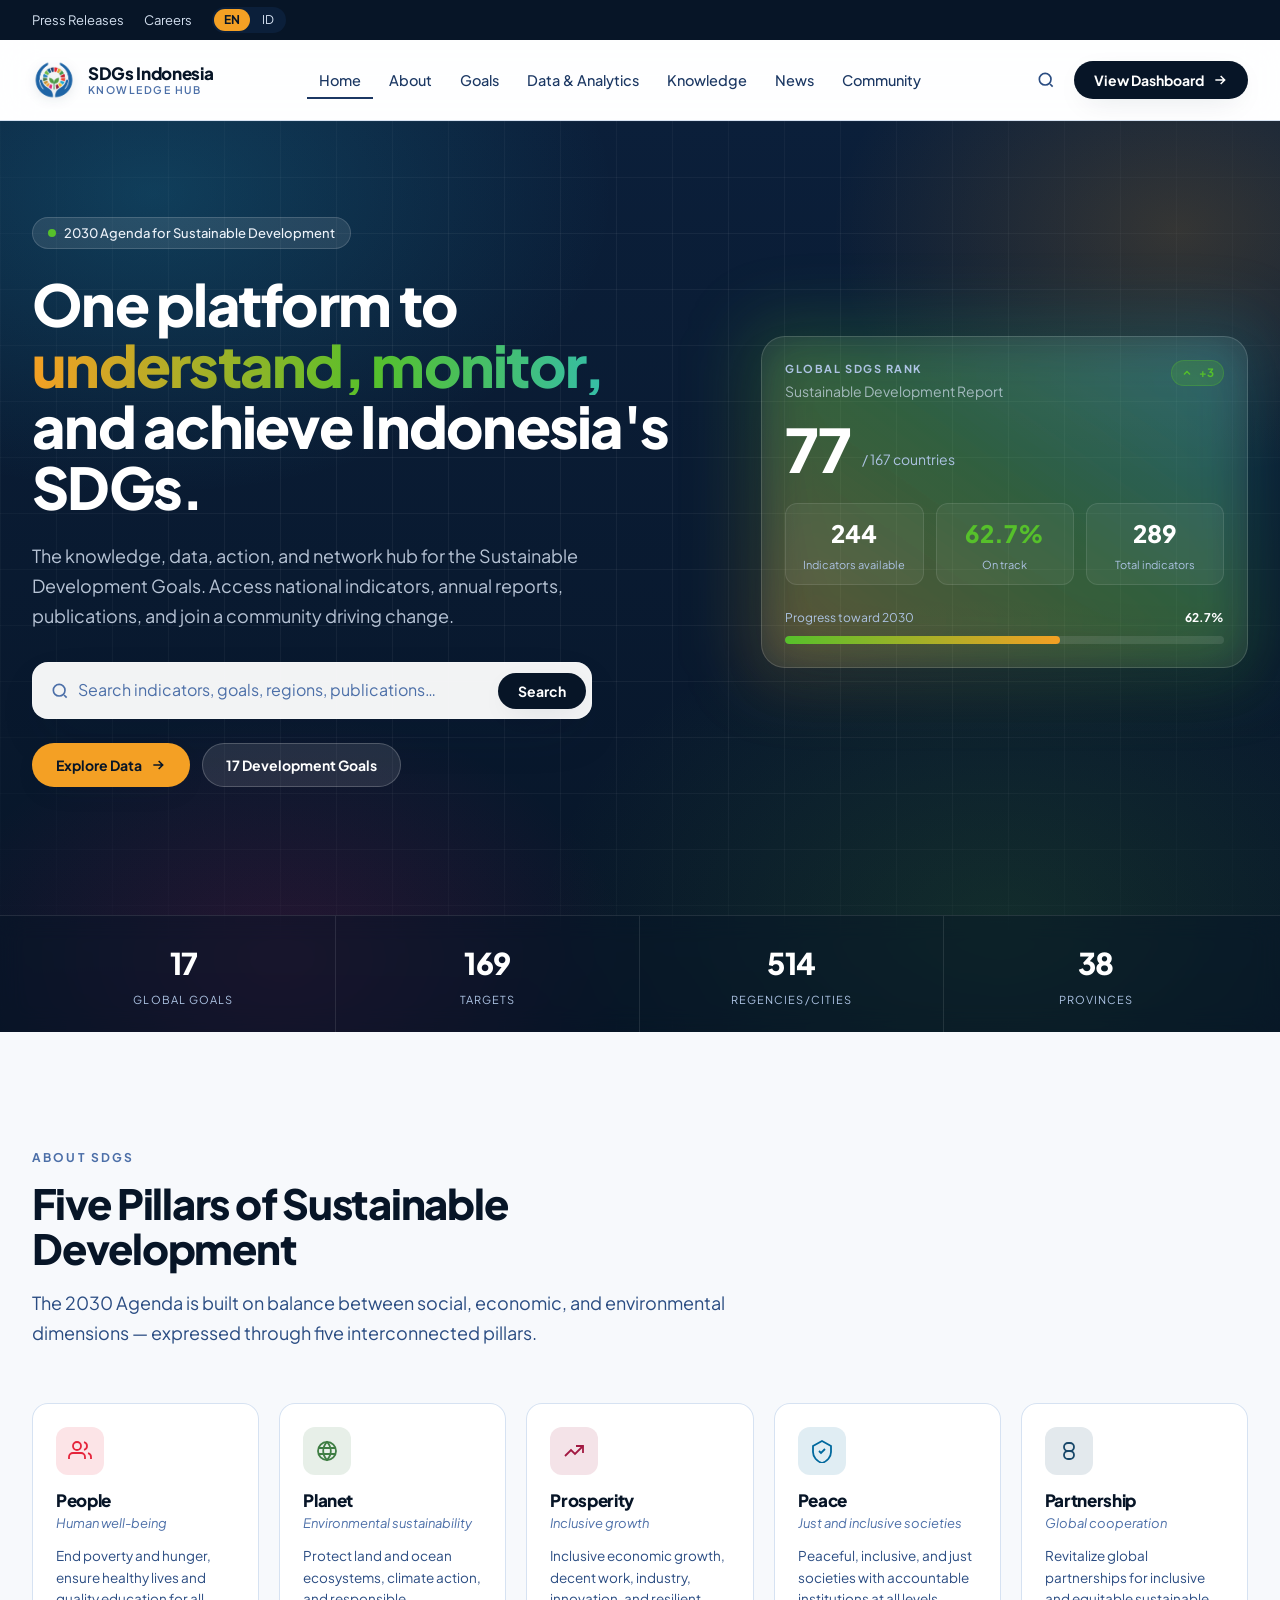
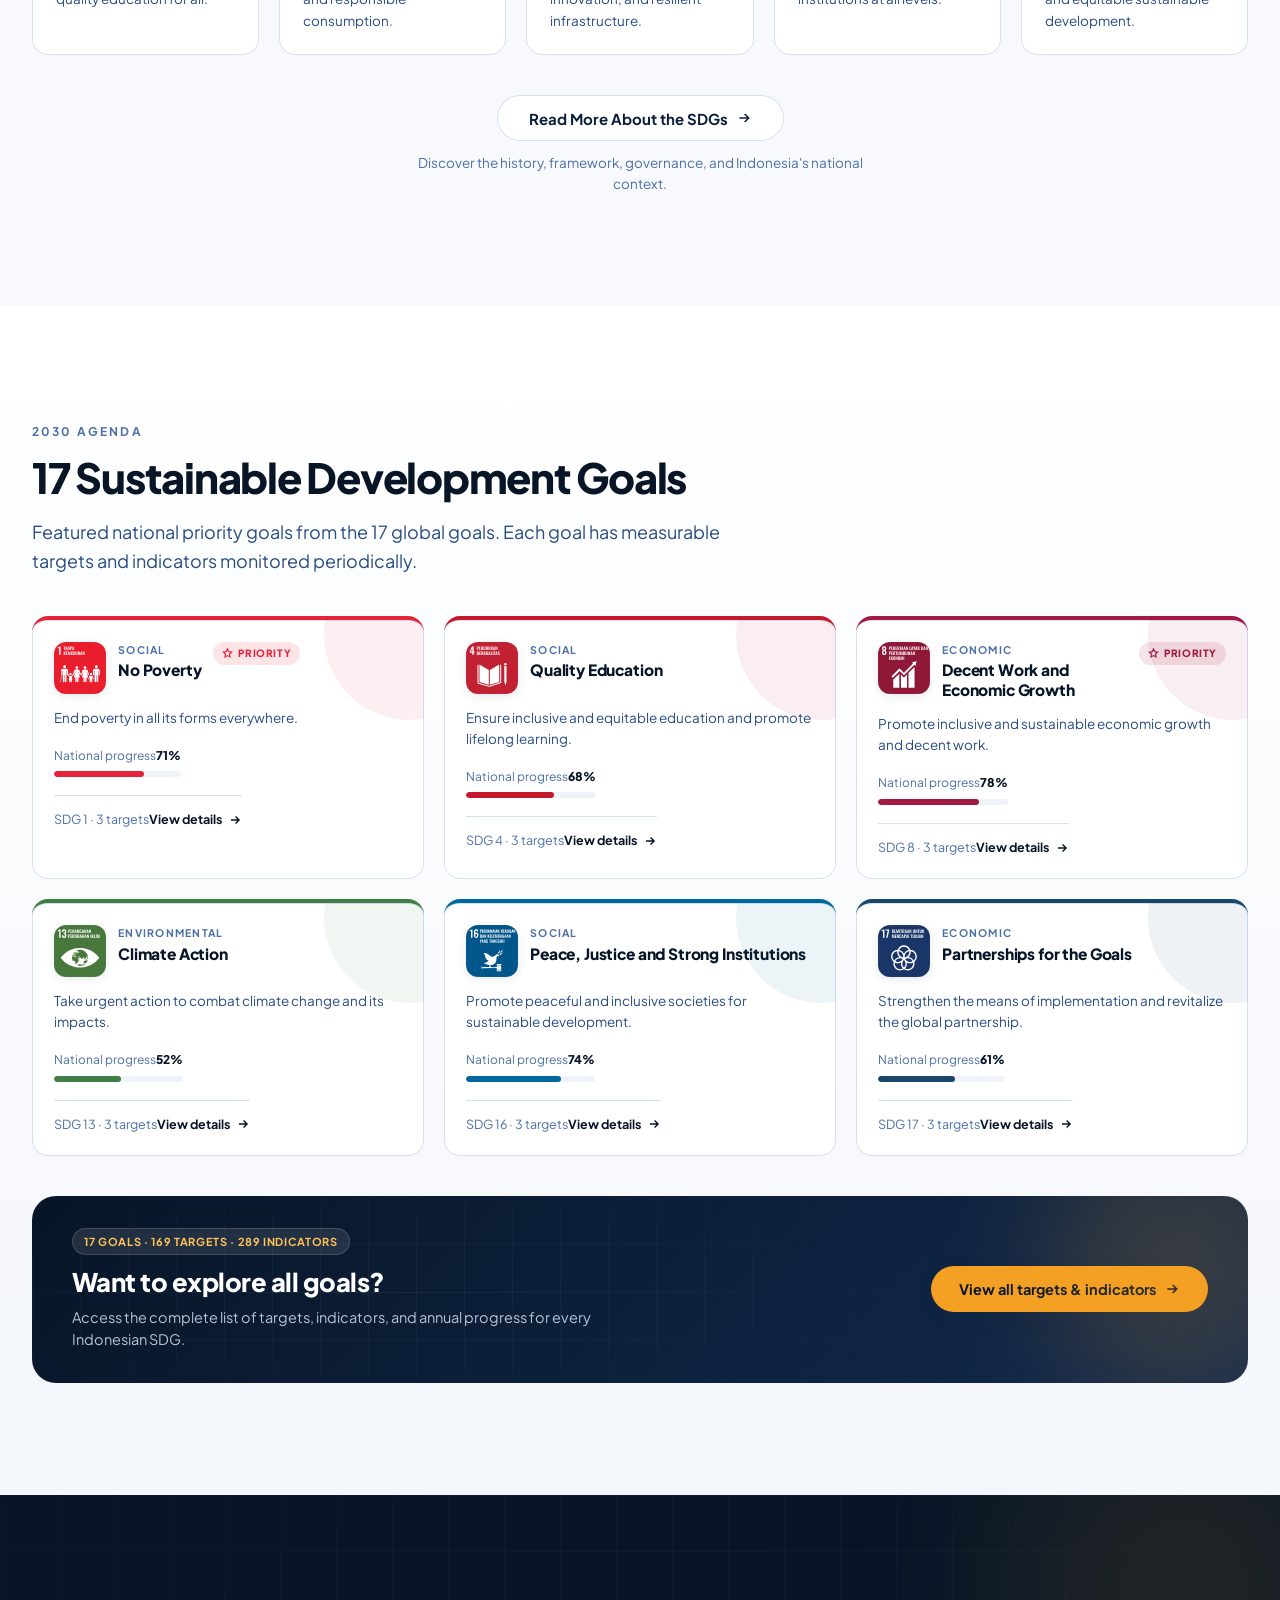
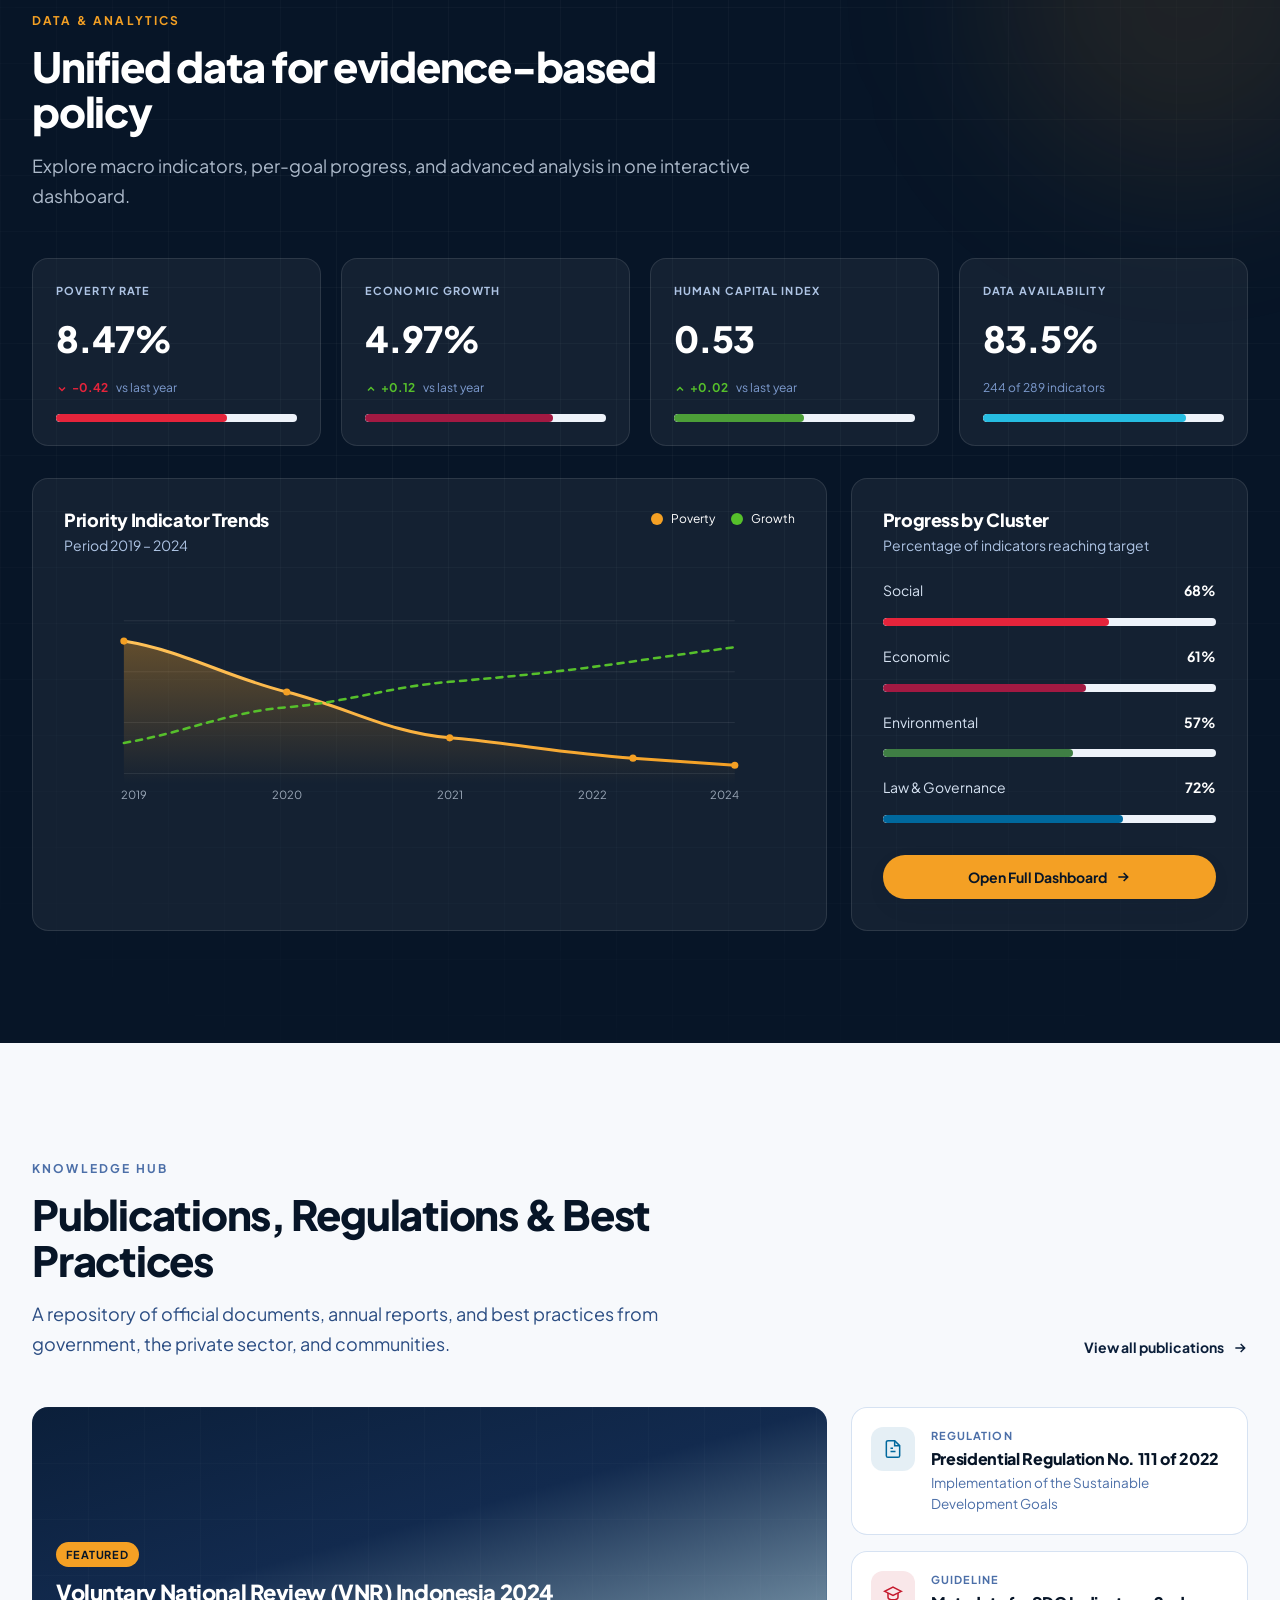
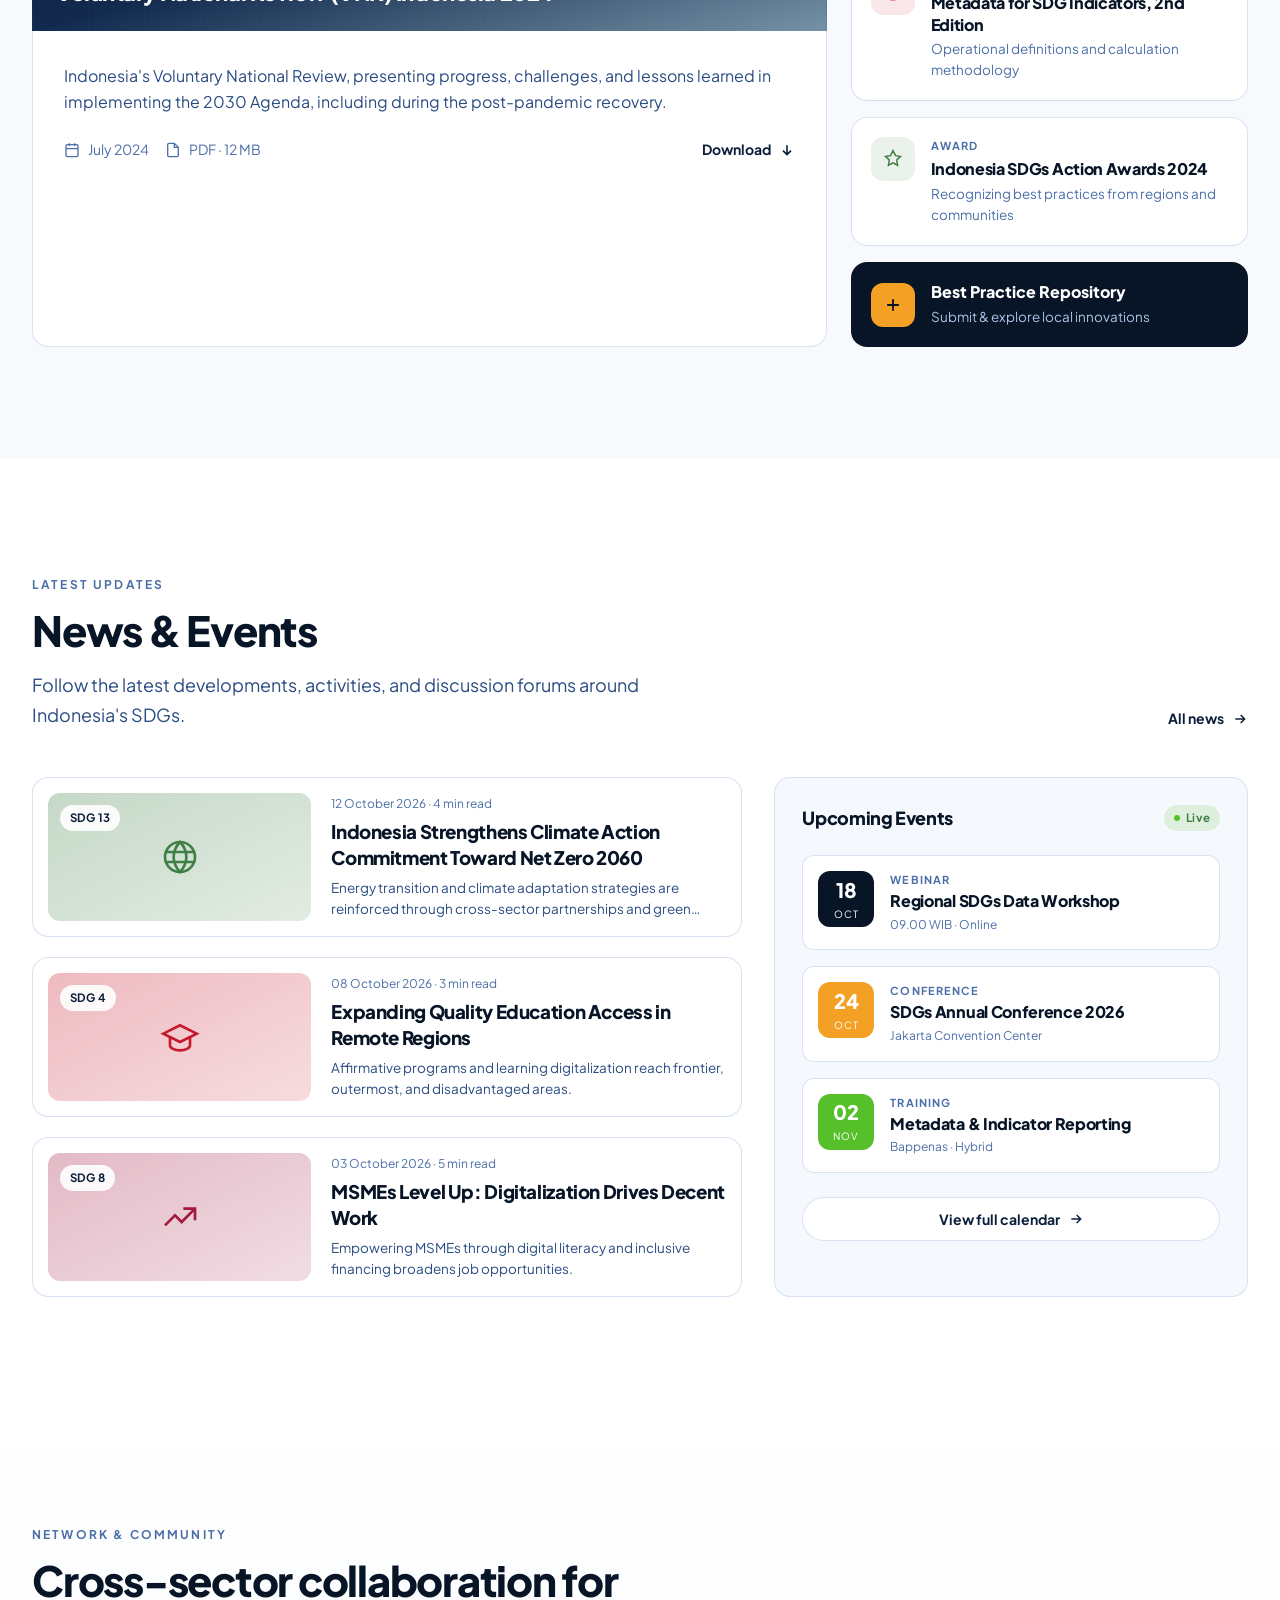
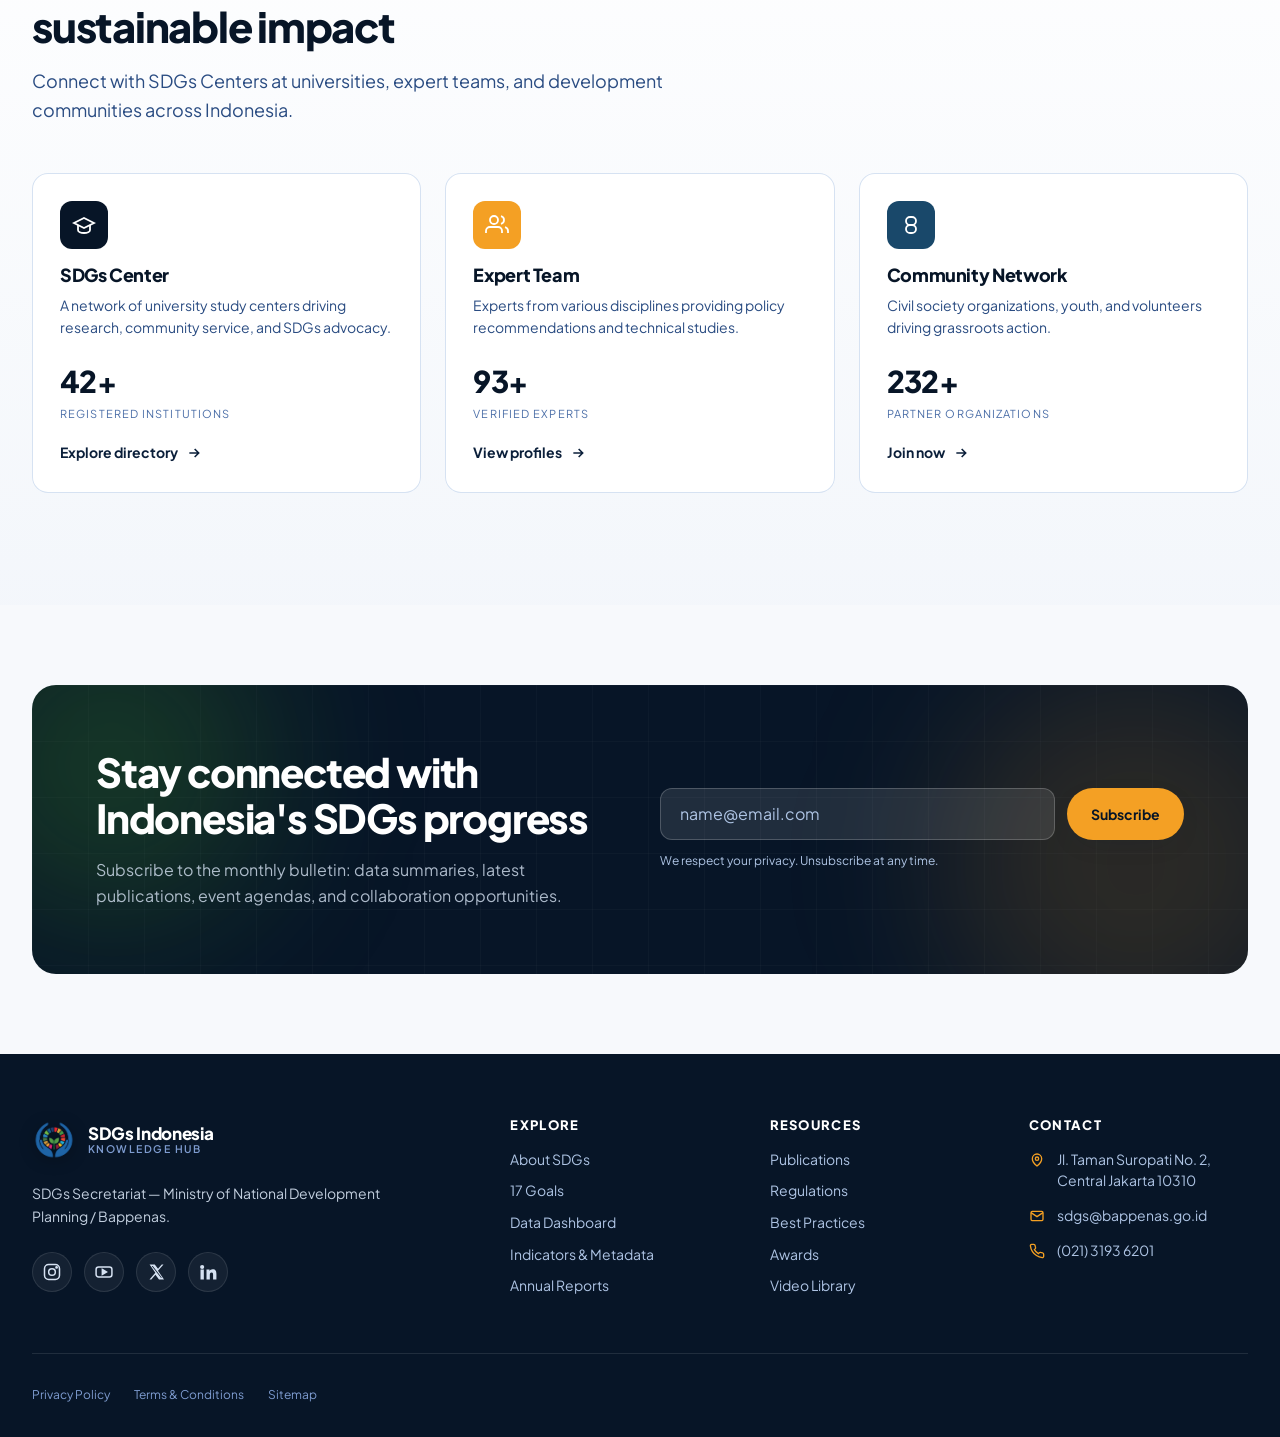
==== index.html @ 0e0402f9 "Update index.html" ====
<!doctype html>
<html lang="en">
<head>
  <meta charset="UTF-8" />
  <meta name="viewport" content="width=device-width, initial-scale=1.0" />
  <meta name="theme-color" content="#0B1F3A" />
  <title>SDGs Indonesia — Knowledge, Data & Action for Sustainable Development</title>
  <meta name="description" content="An integrated platform for Indonesia's Sustainable Development Goals (SDGs): data, analytics, publications, community, and action toward the 2030 Agenda." />

  <link rel="preconnect" href="https://fonts.googleapis.com" />
  <link rel="preconnect" href="https://fonts.gstatic.com" crossorigin />
  <link href="https://fonts.googleapis.com/css2?family=Plus+Jakarta+Sans:wght@400;500;600;700;800&family=Source+Serif+4:ital,opsz,wght@0,8..60,400;0,8..60,600;1,8..60,400&display=swap" rel="stylesheet" />

  <link rel="stylesheet" href="style.css" />
</head>

<body>

  <a href="#main" class="skip-link" data-i18n="a11y.skip">Skip to main content</a>

  <!-- ══════════════ TOP UTILITY BAR ══════════════ -->
  <div class="topbar">
    <div class="container topbar__inner">
      <div class="topbar__right">
        <a href="#" class="topbar__link" data-i18n="topbar.press">Press Releases</a>
        <a href="#" class="topbar__link" data-i18n="topbar.careers">Careers</a>
        <div class="lang-toggle" role="group" aria-label="Language">
          <button class="lang-toggle__btn is-active" data-lang="en" aria-pressed="true">EN</button>
          <button class="lang-toggle__btn" data-lang="id" aria-pressed="false">ID</button>
        </div>
      </div>
    </div>
  </div>

  <!-- ══════════════ HEADER / NAV ══════════════ -->
  <header id="site-header" class="header">
    <nav class="container header__nav" aria-label="Main navigation">
      <div class="header__row">

        <a href="#" class="brand" aria-label="SDGs Indonesia — Home">
          <img
            src="assets/Logo-SDGs-Knowledge-Hub-color-Indonesia-Standar.png"
            alt=""
            class="brand__logo-img"
            aria-hidden="true"
            />
          <span class="brand__text">
            <span class="brand__title">SDGs Indonesia</span>
            <span class="brand__sub">Knowledge Hub</span>
          </span>
        </a>

        <ul class="nav">
          <li><a class="nav__link" href="#beranda" aria-current="page" data-i18n="nav.home">Home</a></li>
          <li><a class="nav__link" href="#tentang" data-i18n="nav.about">About</a></li>
          <li><a class="nav__link" href="#tujuan" data-i18n="nav.goals">Goals</a></li>
          <li><a class="nav__link" href="#data" data-i18n="nav.data">Data &amp; Analytics</a></li>
          <li><a class="nav__link" href="#pengetahuan" data-i18n="nav.knowledge">Knowledge</a></li>
          <li><a class="nav__link" href="#berita" data-i18n="nav.news">News</a></li>
          <li><a class="nav__link" href="#komunitas" data-i18n="nav.community">Community</a></li>
        </ul>

        <div class="header__actions">
          <button id="openSearch" class="icon-btn icon-btn--ghost" data-i18n-aria="header.searchAria" aria-label="Search SDGs Indonesia">
            <svg viewBox="0 0 24 24" fill="none" stroke="currentColor" stroke-width="2"><circle cx="11" cy="11" r="7"/><path d="m20 20-3.2-3.2"/></svg>
          </button>
          <a href="#data" class="btn btn--primary btn--sm header__cta">
            <span data-i18n="header.dashboard">View Dashboard</span>
            <svg viewBox="0 0 24 24" fill="none" stroke="currentColor" stroke-width="2.2"><path d="M5 12h14M13 6l6 6-6 6"/></svg>
          </a>
          <button id="openMenu" class="icon-btn icon-btn--ghost header__burger" data-i18n-aria="header.menuAria" aria-label="Open menu" aria-expanded="false" aria-controls="mobileMenu">
            <svg viewBox="0 0 24 24" fill="none" stroke="currentColor" stroke-width="2"><path d="M4 7h16M4 12h16M4 17h16"/></svg>
          </button>
        </div>
      </div>
    </nav>

    <div id="mobileMenu" class="mobile-menu" hidden>
      <ul class="mobile-menu__list">
        <li><a class="mobile-menu__link" href="#beranda" data-i18n="nav.home">Home</a></li>
        <li><a class="mobile-menu__link" href="#tentang" data-i18n="nav.about">About</a></li>
        <li><a class="mobile-menu__link" href="#tujuan" data-i18n="nav.goals">Goals</a></li>
        <li><a class="mobile-menu__link" href="#data" data-i18n="nav.data">Data &amp; Analytics</a></li>
        <li><a class="mobile-menu__link" href="#pengetahuan" data-i18n="nav.knowledge">Knowledge</a></li>
        <li><a class="mobile-menu__link" href="#berita" data-i18n="nav.news">News</a></li>
        <li><a class="mobile-menu__link" href="#komunitas" data-i18n="nav.community">Community</a></li>
        <li class="mobile-menu__cta-wrap">
          <a href="#data" class="btn btn--primary mobile-menu__cta" data-i18n="header.dashboard">View Dashboard</a>
        </li>
      </ul>
    </div>
  </header>

  <!-- ══════════════ SEARCH OVERLAY ══════════════ -->
  <div id="searchOverlay" class="search-overlay" hidden role="dialog" aria-modal="true" aria-label="Search">
    <div class="search-overlay__backdrop" data-close-search></div>
    <div class="search-overlay__panel-wrap">
      <div class="search-overlay__panel">
        <div class="search-overlay__input-row">
          <svg viewBox="0 0 24 24" class="search-overlay__icon" fill="none" stroke="currentColor" stroke-width="2"><circle cx="11" cy="11" r="7"/><path d="m20 20-3.2-3.2"/></svg>
          <input id="searchInput" type="search" class="search-overlay__input"
                 data-i18n-placeholder="search.placeholder"
                 placeholder="Search goals, indicators, publications, or news…" />
          <kbd class="search-overlay__kbd">ESC</kbd>
        </div>
        <div class="search-overlay__body">
          <p class="search-overlay__label" data-i18n="search.popular">Popular searches</p>
          <div class="chip-row">
            <button class="chip" data-i18n="search.chip1">Poverty</button>
            <button class="chip" data-i18n="search.chip2">VNR 2024</button>
            <button class="chip" data-i18n="search.chip3">SDGs Center</button>
            <button class="chip" data-i18n="search.chip4">Perpres 111/2022</button>
            <button class="chip" data-i18n="search.chip5">Provincial Data</button>
          </div>
        </div>
      </div>
    </div>
  </div>

  <main id="main">

    <!-- ══════════════ HERO ══════════════ -->
    <section id="beranda" class="hero">
      <div class="hero__grid-overlay" aria-hidden="true"></div>

      <div class="container hero__inner">
        <div class="hero__grid">

          <div class="hero__copy fade-up">
            <span class="badge badge--ghost">
              <span class="badge__dot"></span>
              <span data-i18n="hero.badge">2030 Agenda for Sustainable Development</span>
            </span>

            <h1 class="hero__title">
              <span data-i18n="hero.title.part1">One platform to</span>
              <span class="hero__title-gradient" data-i18n="hero.title.gradient">understand, monitor,</span>
              <span data-i18n="hero.title.part3">and achieve Indonesia's SDGs.</span>
            </h1>

            <p class="hero__lead" data-i18n="hero.lead">
              The knowledge, data, action, and network hub for the Sustainable Development Goals. Access national indicators, annual reports, publications, and join a community driving change.
            </p>

            <form id="heroSearch" class="hero__search" role="search" onsubmit="return false;">
              <label for="heroSearchInput" class="sr-only" data-i18n="hero.search.label">Search data or SDG goals</label>
              <div class="hero__search-box">
                <svg viewBox="0 0 24 24" class="hero__search-icon" fill="none" stroke="currentColor" stroke-width="2"><circle cx="11" cy="11" r="7"/><path d="m20 20-3.2-3.2"/></svg>
                <input id="heroSearchInput" type="search" class="hero__search-input"
                       data-i18n-placeholder="hero.search.placeholder"
                       placeholder="Search indicators, goals, regions, publications…" />
                <button type="submit" class="btn btn--primary btn--sm" data-i18n="hero.search.button">Search</button>
              </div>
            </form>

            <div class="hero__cta-row">
              <a href="#data" class="btn btn--accent">
                <span data-i18n="hero.cta.explore">Explore Data</span>
                <svg viewBox="0 0 24 24" fill="none" stroke="currentColor" stroke-width="2.4"><path d="M5 12h14M13 6l6 6-6 6"/></svg>
              </a>
              <a href="#tujuan" class="btn btn--ghost-light" data-i18n="hero.cta.goals">17 Development Goals</a>
            </div>
          </div>

          <div class="hero__card-wrap fade-up fade-up--delay-1">
            <div class="hero__card-glow" aria-hidden="true"></div>

            <div class="hero__card">
              <div class="hero__card-head">
                <div>
                  <p class="hero__card-eyebrow" data-i18n="hero.card.eyebrow">Global SDGs Rank</p>
                  <p class="hero__card-sub" data-i18n="hero.card.sub">Sustainable Development Report</p>
                </div>
                <span class="pill pill--success">
                  <svg viewBox="0 0 24 24" fill="none" stroke="currentColor" stroke-width="3"><path d="M6 15l6-6 6 6"/></svg>
                  +3
                </span>
              </div>

              <div class="hero__rank">
                <span class="hero__rank-number" data-count="77">0</span>
                <span class="hero__rank-label" data-i18n="hero.card.rankLabel">/ 167 countries</span>
              </div>

              <div class="hero__kpis">
                <div class="hero__kpi">
                  <p class="hero__kpi-value" data-count="244">0</p>
                  <p class="hero__kpi-label" data-i18n="hero.card.kpi1">Indicators available</p>
                </div>
                <div class="hero__kpi">
                  <p class="hero__kpi-value hero__kpi-value--green"><span data-count="62.7" data-decimals="1">0</span>%</p>
                  <p class="hero__kpi-label" data-i18n="hero.card.kpi2">On track</p>
                </div>
                <div class="hero__kpi">
                  <p class="hero__kpi-value"><span data-count="289">0</span></p>
                  <p class="hero__kpi-label" data-i18n="hero.card.kpi3">Total indicators</p>
                </div>
              </div>

              <div class="hero__progress-wrap">
                <div class="hero__progress-head">
                  <span data-i18n="hero.card.progressLabel">Progress toward 2030</span>
                  <span class="hero__progress-value">62.7%</span>
                </div>
                <div class="progress">
                  <div class="progress__bar progress__bar--gradient" style="width:62.7%"></div>
                </div>
              </div>
            </div>
          </div>
        </div>
      </div>

      <div class="stat-strip">
        <div class="container stat-strip__grid">
          <div class="stat-strip__item">
            <p class="stat-strip__value" data-count="17">0</p>
            <p class="stat-strip__label" data-i18n="stats.goals">Global Goals</p>
          </div>
          <div class="stat-strip__item">
            <p class="stat-strip__value" data-count="169">0</p>
            <p class="stat-strip__label" data-i18n="stats.targets">Targets</p>
          </div>
          <div class="stat-strip__item">
            <p class="stat-strip__value" data-count="514">0</p>
            <p class="stat-strip__label" data-i18n="stats.regencies">Regencies/Cities</p>
          </div>
          <div class="stat-strip__item">
            <p class="stat-strip__value" data-count="38">0</p>
            <p class="stat-strip__label" data-i18n="stats.provinces">Provinces</p>
          </div>
        </div>
      </div>
    </section>

    <!-- ══════════════ 5 PILLARS ══════════════ -->
    <section id="tentang" class="section">
      <div class="container">
        <div class="section__head reveal">
          <span class="eyebrow" data-i18n="pillars.eyebrow">About SDGs</span>
          <h2 class="section__title" data-i18n="pillars.title">Five Pillars of Sustainable Development</h2>
          <p class="section__lead" data-i18n="pillars.lead">
            The 2030 Agenda is built on balance between social, economic, and environmental dimensions — expressed through five interconnected pillars.
          </p>
        </div>

        <div class="pillars">
          <article class="pillar reveal" style="--pillar-color:#E5243B">
            <div class="pillar__icon">
              <svg viewBox="0 0 24 24" fill="none" stroke="currentColor" stroke-width="1.8"><path d="M17 20v-2a4 4 0 0 0-4-4H5a4 4 0 0 0-4 4v2"/><circle cx="9" cy="7" r="4"/><path d="M23 20v-2a4 4 0 0 0-3-3.87M16 3.13a4 4 0 0 1 0 7.75"/></svg>
            </div>
            <h3 class="pillar__title" data-i18n="pillars.people.title">People</h3>
            <p class="pillar__sub" data-i18n="pillars.people.sub">Human well-being</p>
            <p class="pillar__desc" data-i18n="pillars.people.desc">End poverty and hunger, ensure healthy lives and quality education for all.</p>
          </article>

          <article class="pillar reveal" style="--pillar-color:#3F7E44">
            <div class="pillar__icon">
              <svg viewBox="0 0 24 24" fill="none" stroke="currentColor" stroke-width="1.8"><circle cx="12" cy="12" r="9"/><path d="M3.6 9h16.8M3.6 15h16.8M12 3c2.5 2.6 3.8 5.7 3.8 9s-1.3 6.4-3.8 9c-2.5-2.6-3.8-5.7-3.8-9S9.5 5.6 12 3Z"/></svg>
            </div>
            <h3 class="pillar__title" data-i18n="pillars.planet.title">Planet</h3>
            <p class="pillar__sub" data-i18n="pillars.planet.sub">Environmental sustainability</p>
            <p class="pillar__desc" data-i18n="pillars.planet.desc">Protect land and ocean ecosystems, climate action, and responsible consumption.</p>
          </article>

          <article class="pillar reveal" style="--pillar-color:#A21942">
            <div class="pillar__icon">
              <svg viewBox="0 0 24 24" fill="none" stroke="currentColor" stroke-width="1.8"><path d="M3 17l6-6 4 4 8-8"/><path d="M14 7h7v7"/></svg>
            </div>
            <h3 class="pillar__title" data-i18n="pillars.prosperity.title">Prosperity</h3>
            <p class="pillar__sub" data-i18n="pillars.prosperity.sub">Inclusive growth</p>
            <p class="pillar__desc" data-i18n="pillars.prosperity.desc">Inclusive economic growth, decent work, industry, innovation, and resilient infrastructure.</p>
          </article>

          <article class="pillar reveal" style="--pillar-color:#00689D">
            <div class="pillar__icon">
              <svg viewBox="0 0 24 24" fill="none" stroke="currentColor" stroke-width="1.8"><path d="M12 2 3 7v6c0 5 3.8 9.4 9 11 5.2-1.6 9-6 9-11V7l-9-5Z"/><path d="m9 12 2 2 4-4"/></svg>
            </div>
            <h3 class="pillar__title" data-i18n="pillars.peace.title">Peace</h3>
            <p class="pillar__sub" data-i18n="pillars.peace.sub">Just and inclusive societies</p>
            <p class="pillar__desc" data-i18n="pillars.peace.desc">Peaceful, inclusive, and just societies with accountable institutions at all levels.</p>
          </article>

          <article class="pillar reveal" style="--pillar-color:#19486A">
            <div class="pillar__icon">
              <svg viewBox="0 0 24 24" fill="none" stroke="currentColor" stroke-width="1.8"><path d="M11 20a4 4 0 0 1 0-8h2a4 4 0 0 1 0 8h-2Z"/><path d="M13 4a4 4 0 0 1 0 8h-2a4 4 0 0 1 0-8h2Z"/></svg>
            </div>
            <h3 class="pillar__title" data-i18n="pillars.partnership.title">Partnership</h3>
            <p class="pillar__sub" data-i18n="pillars.partnership.sub">Global cooperation</p>
            <p class="pillar__desc" data-i18n="pillars.partnership.desc">Revitalize global partnerships for inclusive and equitable sustainable development.</p>
          </article>
        </div>
        <!-- Read More CTA -->
        <div class="pillars-cta reveal">
          <a href="about.html" class="btn btn--outline pillars-cta__btn">
            <span data-i18n="pillars.cta.button">Read More About the SDGs</span>
            <svg viewBox="0 0 24 24" fill="none" stroke="currentColor" stroke-width="2.4"><path d="M5 12h14M13 6l6 6-6 6"/></svg>
          </a>
          <p class="pillars-cta__hint" data-i18n="pillars.cta.hint">
            Discover the history, framework, governance, and Indonesia's national context.
          </p>
        </div>
      </div>
    </section>

    <!-- ══════════════ 17 GOALS (featured) ══════════════ -->
    <section id="tujuan" class="section section--alt">
      <div class="container">
        <div class="section__head reveal">
          <span class="eyebrow" data-i18n="goals.eyebrow">2030 Agenda</span>
          <h2 class="section__title" data-i18n="goals.title">17 Sustainable Development Goals</h2>
          <p class="section__lead" data-i18n="goals.lead">
            Featured national priority goals from the 17 global goals. Each goal has measurable targets and indicators monitored periodically.
          </p>
        </div>

        <div id="goalsGrid" class="goals-grid goals-grid--featured"></div>

        <div class="goals-cta reveal">
          <div class="goals-cta__content">
            <span class="goals-cta__badge" data-i18n="goals.cta.badge">17 Goals · 169 Targets · 289 Indicators</span>
            <h3 class="goals-cta__title" data-i18n="goals.cta.title">Want to explore all goals?</h3>
            <p class="goals-cta__sub" data-i18n="goals.cta.sub">
              Access the complete list of targets, indicators, and annual progress for every Indonesian SDG.
            </p>
          </div>
          <a href="goals.html" class="btn btn--accent goals-cta__btn">
            <span data-i18n="goals.cta.button">View all targets &amp; indicators</span>
            <svg viewBox="0 0 24 24" fill="none" stroke="currentColor" stroke-width="2.4"><path d="M5 12h14M13 6l6 6-6 6"/></svg>
          </a>
        </div>
      </div>
    </section>

    <!-- ══════════════ DATA & ANALYTICS ══════════════ -->
    <section id="data" class="section data-section">
      <div class="data-section__grid-overlay" aria-hidden="true"></div>
      <div class="data-section__glow" aria-hidden="true"></div>

      <div class="container data-section__inner">
        <div class="section__head reveal">
          <span class="eyebrow eyebrow--accent" data-i18n="data.eyebrow">Data &amp; Analytics</span>
          <h2 class="section__title section__title--light" data-i18n="data.title">Unified data for evidence-based policy</h2>
          <p class="section__lead section__lead--light" data-i18n="data.lead">
            Explore macro indicators, per-goal progress, and advanced analysis in one interactive dashboard.
          </p>
        </div>

        <div class="kpi-grid">
          <div class="kpi-card reveal">
            <p class="kpi-card__label" data-i18n="data.kpi1.label">Poverty Rate</p>
            <p class="kpi-card__value"><span data-count="8.57" data-decimals="2">0</span>%</p>
            <div class="kpi-card__trend">
              <span class="trend trend--down">
                <svg viewBox="0 0 24 24" fill="none" stroke="currentColor" stroke-width="3"><path d="M6 9l6 6 6-6"/></svg>
                -0.42
              </span>
              <span class="kpi-card__trend-label" data-i18n="data.trend.vsLastYear">vs last year</span>
            </div>
            <div class="progress progress--dim">
              <div class="progress__bar" style="width:71%;background:#E5243B"></div>
            </div>
          </div>

          <div class="kpi-card reveal">
            <p class="kpi-card__label" data-i18n="data.kpi2.label">Economic Growth</p>
            <p class="kpi-card__value"><span data-count="5.03" data-decimals="2">0</span>%</p>
            <div class="kpi-card__trend">
              <span class="trend trend--up">
                <svg viewBox="0 0 24 24" fill="none" stroke="currentColor" stroke-width="3"><path d="M6 15l6-6 6 6"/></svg>
                +0.12
              </span>
              <span class="kpi-card__trend-label" data-i18n="data.trend.vsLastYear">vs last year</span>
            </div>
            <div class="progress progress--dim">
              <div class="progress__bar" style="width:78%;background:#A21942"></div>
            </div>
          </div>

          <div class="kpi-card reveal">
            <p class="kpi-card__label" data-i18n="data.kpi3.label">Human Capital Index</p>
            <p class="kpi-card__value"><span data-count="0.54" data-decimals="2">0</span></p>
            <div class="kpi-card__trend">
              <span class="trend trend--up">
                <svg viewBox="0 0 24 24" fill="none" stroke="currentColor" stroke-width="3"><path d="M6 15l6-6 6 6"/></svg>
                +0.02
              </span>
              <span class="kpi-card__trend-label" data-i18n="data.trend.vsLastYear">vs last year</span>
            </div>
            <div class="progress progress--dim">
              <div class="progress__bar" style="width:54%;background:#4C9F38"></div>
            </div>
          </div>

          <div class="kpi-card reveal">
            <p class="kpi-card__label" data-i18n="data.kpi4.label">Data Availability</p>
            <p class="kpi-card__value"><span data-count="84.4" data-decimals="1">0</span>%</p>
            <div class="kpi-card__trend">
              <span class="kpi-card__trend-label" data-i18n="data.kpi4.sub">244 of 289 indicators</span>
            </div>
            <div class="progress progress--dim">
              <div class="progress__bar" style="width:84.4%;background:#26BDE2"></div>
            </div>
          </div>
        </div>

        <div class="chart-grid">
          <div class="panel panel--glass chart-panel reveal">
            <div class="chart-panel__head">
              <div>
                <h3 class="panel__title" data-i18n="data.chart.title">Priority Indicator Trends</h3>
                <p class="panel__sub" data-i18n="data.chart.sub">Period 2019 – 2024</p>
              </div>
              <div class="chart-panel__legend">
                <span><span class="legend-dot" style="background:#F4A024"></span><span data-i18n="data.chart.legend1">Poverty</span></span>
                <span><span class="legend-dot" style="background:#56C02B"></span><span data-i18n="data.chart.legend2">Growth</span></span>
              </div>
            </div>

            <div class="chart-panel__body">
              <svg viewBox="0 0 600 220" class="chart" role="img" aria-label="Priority indicator trend chart 2019–2024">
                <defs>
                  <linearGradient id="gArea" x1="0" y1="0" x2="0" y2="1">
                    <stop offset="0%" stop-color="#F4A024" stop-opacity=".35"/>
                    <stop offset="100%" stop-color="#F4A024" stop-opacity="0"/>
                  </linearGradient>
                  <linearGradient id="gLine" x1="0" y1="0" x2="1" y2="0">
                    <stop offset="0%" stop-color="#FFC259"/><stop offset="100%" stop-color="#F4A024"/>
                  </linearGradient>
                </defs>
                <g class="chart__grid" stroke="rgba(255,255,255,.08)" stroke-width="1">
                  <line x1="0" y1="40" x2="600" y2="40"/>
                  <line x1="0" y1="90" x2="600" y2="90"/>
                  <line x1="0" y1="140" x2="600" y2="140"/>
                  <line x1="0" y1="190" x2="600" y2="190"/>
                </g>
                <path d="M0,60 C60,70 100,95 160,110 C220,125 260,150 320,155 C380,160 430,170 500,175 C540,178 570,180 600,182 L600,200 L0,200 Z" fill="url(#gArea)"/>
                <path d="M0,60 C60,70 100,95 160,110 C220,125 260,150 320,155 C380,160 430,170 500,175 C540,178 570,180 600,182" fill="none" stroke="url(#gLine)" stroke-width="3" stroke-linecap="round"/>
                <path d="M0,160 C60,150 100,130 160,125 C220,120 260,105 320,100 C380,95 430,90 500,80 C540,74 570,70 600,66" fill="none" stroke="#56C02B" stroke-width="2.5" stroke-dasharray="6 6" stroke-linecap="round"/>
                <g fill="#F4A024">
                  <circle cx="0" cy="60" r="3.5"/><circle cx="160" cy="110" r="3.5"/><circle cx="320" cy="155" r="3.5"/><circle cx="500" cy="175" r="3.5"/><circle cx="600" cy="182" r="3.5"/>
                </g>
                <g class="chart__axis" fill="rgba(214,226,242,.7)" font-size="11" text-anchor="middle">
                  <text x="10" y="215">2019</text>
                  <text x="160" y="215">2020</text>
                  <text x="320" y="215">2021</text>
                  <text x="460" y="215">2022</text>
                  <text x="590" y="215">2024</text>
                </g>
              </svg>
            </div>
          </div>

          <div class="panel panel--glass panel--compact reveal">
            <h3 class="panel__title" data-i18n="data.cluster.title">Progress by Cluster</h3>
            <p class="panel__sub" data-i18n="data.cluster.sub">Percentage of indicators reaching target</p>

            <div class="cluster-list">
              <div class="cluster">
                <div class="cluster__head"><span data-i18n="data.cluster.social">Social</span><span class="cluster__value">68%</span></div>
                <div class="progress progress--dim"><div class="progress__bar" style="width:68%;background:#E5243B"></div></div>
              </div>
              <div class="cluster">
                <div class="cluster__head"><span data-i18n="data.cluster.economic">Economic</span><span class="cluster__value">61%</span></div>
                <div class="progress progress--dim"><div class="progress__bar" style="width:61%;background:#A21942"></div></div>
              </div>
              <div class="cluster">
                <div class="cluster__head"><span data-i18n="data.cluster.environmental">Environmental</span><span class="cluster__value">57%</span></div>
                <div class="progress progress--dim"><div class="progress__bar" style="width:57%;background:#3F7E44"></div></div>
              </div>
              <div class="cluster">
                <div class="cluster__head"><span data-i18n="data.cluster.governance">Law &amp; Governance</span><span class="cluster__value">72%</span></div>
                <div class="progress progress--dim"><div class="progress__bar" style="width:72%;background:#00689D"></div></div>
              </div>
            </div>

            <a href="#" class="btn btn--accent btn--full">
              <span data-i18n="data.cta">Open Full Dashboard</span>
              <svg viewBox="0 0 24 24" fill="none" stroke="currentColor" stroke-width="2.4"><path d="M5 12h14M13 6l6 6-6 6"/></svg>
            </a>
          </div>
        </div>
      </div>
    </section>

    <!-- ══════════════ KNOWLEDGE HUB ══════════════ -->
    <section id="pengetahuan" class="section">
      <div class="container">
        <div class="section__head-row reveal">
          <div class="section__head section__head--flush">
            <span class="eyebrow" data-i18n="hub.eyebrow">Knowledge Hub</span>
            <h2 class="section__title" data-i18n="hub.title">Publications, Regulations &amp; Best Practices</h2>
            <p class="section__lead" data-i18n="hub.lead">
              A repository of official documents, annual reports, and best practices from government, the private sector, and communities.
            </p>
          </div>
          <a href="#" class="link-arrow">
            <span data-i18n="hub.link.all">View all publications</span>
            <svg viewBox="0 0 24 24" fill="none" stroke="currentColor" stroke-width="2.2"><path d="M5 12h14M13 6l6 6-6 6"/></svg>
          </a>
        </div>

        <div class="hub-grid">
          <article class="feature-card reveal">
            <div class="feature-card__cover">
              <div class="feature-card__cover-grid" aria-hidden="true"></div>
              <div class="feature-card__cover-content">
                <span class="pill pill--accent" data-i18n="hub.featured.badge">Featured</span>
                <h3 class="feature-card__title" data-i18n="hub.featured.title">Voluntary National Review (VNR) Indonesia 2024</h3>
              </div>
            </div>
            <div class="feature-card__body">
              <p class="feature-card__desc" data-i18n="hub.featured.desc">
                Indonesia's Voluntary National Review, presenting progress, challenges, and lessons learned in implementing the 2030 Agenda, including during the post-pandemic recovery.
              </p>
              <div class="feature-card__meta">
                <span class="meta-item">
                  <svg viewBox="0 0 24 24" fill="none" stroke="currentColor" stroke-width="2"><rect x="3" y="4" width="18" height="18" rx="2"/><path d="M16 2v4M8 2v4M3 10h18"/></svg>
                  <span data-i18n="hub.featured.date">July 2024</span>
                </span>
                <span class="meta-item">
                  <svg viewBox="0 0 24 24" fill="none" stroke="currentColor" stroke-width="2"><path d="M14 2H6a2 2 0 0 0-2 2v16a2 2 0 0 0 2 2h12a2 2 0 0 0 2-2V8Z"/><path d="M14 2v6h6"/></svg>
                  <span data-i18n="hub.featured.size">PDF · 12 MB</span>
                </span>
                <a href="#" class="link-arrow link-arrow--inline">
                  <span data-i18n="hub.featured.download">Download</span>
                  <svg viewBox="0 0 24 24" fill="none" stroke="currentColor" stroke-width="2.4"><path d="M12 5v14M6 13l6 6 6-6"/></svg>
                </a>
              </div>
            </div>
          </article>

          <aside class="hub-side">
            <a href="#" class="mini-card reveal" style="--mini-color:#00689D">
              <span class="mini-card__icon">
                <svg viewBox="0 0 24 24" fill="none" stroke="currentColor" stroke-width="1.8"><path d="M14 2H6a2 2 0 0 0-2 2v16a2 2 0 0 0 2 2h12a2 2 0 0 0 2-2V8Z"/><path d="M14 2v6h6M9 15h6M9 11h3"/></svg>
              </span>
              <div class="mini-card__body">
                <p class="mini-card__eyebrow" data-i18n="hub.mini1.eyebrow">Regulation</p>
                <h4 class="mini-card__title" data-i18n="hub.mini1.title">Presidential Regulation No. 111 of 2022</h4>
                <p class="mini-card__desc" data-i18n="hub.mini1.desc">Implementation of the Sustainable Development Goals</p>
              </div>
            </a>

            <a href="#" class="mini-card reveal" style="--mini-color:#C5192D">
              <span class="mini-card__icon">
                <svg viewBox="0 0 24 24" fill="none" stroke="currentColor" stroke-width="1.8"><path d="M22 10 12 5 2 10l10 5 10-5Z"/><path d="M6 12v5c0 1.7 2.7 3 6 3s6-1.3 6-3v-5"/></svg>
              </span>
              <div class="mini-card__body">
                <p class="mini-card__eyebrow" data-i18n="hub.mini2.eyebrow">Guideline</p>
                <h4 class="mini-card__title" data-i18n="hub.mini2.title">Metadata for SDG Indicators, 2nd Edition</h4>
                <p class="mini-card__desc" data-i18n="hub.mini2.desc">Operational definitions and calculation methodology</p>
              </div>
            </a>

            <a href="#" class="mini-card reveal" style="--mini-color:#3F7E44">
              <span class="mini-card__icon">
                <svg viewBox="0 0 24 24" fill="none" stroke="currentColor" stroke-width="1.8"><path d="M12 2 15 8l6 .9-4.5 4.3 1 6.3L12 16.5 6.5 19.5l1-6.3L3 8.9 9 8Z"/></svg>
              </span>
              <div class="mini-card__body">
                <p class="mini-card__eyebrow" data-i18n="hub.mini3.eyebrow">Award</p>
                <h4 class="mini-card__title" data-i18n="hub.mini3.title">Indonesia SDGs Action Awards 2024</h4>
                <p class="mini-card__desc" data-i18n="hub.mini3.desc">Recognizing best practices from regions and communities</p>
              </div>
            </a>

            <a href="#" class="cta-mini reveal">
              <span class="cta-mini__icon">
                <svg viewBox="0 0 24 24" fill="none" stroke="currentColor" stroke-width="2.2"><path d="M12 5v14M5 12h14"/></svg>
              </span>
              <div>
                <p class="cta-mini__title" data-i18n="hub.cta.title">Best Practice Repository</p>
                <p class="cta-mini__sub" data-i18n="hub.cta.sub">Submit &amp; explore local innovations</p>
              </div>
            </a>
          </aside>
        </div>
      </div>
    </section>

    <!-- ══════════════ NEWS & EVENTS ══════════════ -->
    <section id="berita" class="section section--white">
      <div class="container">
        <div class="section__head-row reveal">
          <div class="section__head section__head--flush">
            <span class="eyebrow" data-i18n="news.eyebrow">Latest Updates</span>
            <h2 class="section__title" data-i18n="news.title">News &amp; Events</h2>
            <p class="section__lead" data-i18n="news.lead">
              Follow the latest developments, activities, and discussion forums around Indonesia's SDGs.
            </p>
          </div>
          <a href="#" class="link-arrow">
            <span data-i18n="news.link.all">All news</span>
            <svg viewBox="0 0 24 24" fill="none" stroke="currentColor" stroke-width="2.2"><path d="M5 12h14M13 6l6 6-6 6"/></svg>
          </a>
        </div>

        <div class="news-grid">
          <div class="news-list">
            <article class="news-item reveal" style="--news-color:#3F7E44">
              <div class="news-item__thumb">
                <span class="pill pill--white">SDG 13</span>
                <svg viewBox="0 0 24 24" fill="none" stroke="currentColor" stroke-width="1.6"><circle cx="12" cy="12" r="9"/><path d="M3.6 9h16.8M3.6 15h16.8M12 3c2.5 2.6 3.8 5.7 3.8 9s-1.3 6.4-3.8 9c-2.5-2.6-3.8-5.7-3.8-9S9.5 5.6 12 3Z"/></svg>
              </div>
              <div class="news-item__body">
                <p class="news-item__meta" data-i18n="news.item1.meta">12 October 2026 · 4 min read</p>
                <h3 class="news-item__title" data-i18n="news.item1.title">Indonesia Strengthens Climate Action Commitment Toward Net Zero 2060</h3>
                <p class="news-item__desc" data-i18n="news.item1.desc">Energy transition and climate adaptation strategies are reinforced through cross-sector partnerships and green financing.</p>
              </div>
            </article>

            <article class="news-item reveal" style="--news-color:#C5192D">
              <div class="news-item__thumb">
                <span class="pill pill--white">SDG 4</span>
                <svg viewBox="0 0 24 24" fill="none" stroke="currentColor" stroke-width="1.6"><path d="M22 10 12 5 2 10l10 5 10-5Z"/><path d="M6 12v5c0 1.7 2.7 3 6 3s6-1.3 6-3v-5"/></svg>
              </div>
              <div class="news-item__body">
                <p class="news-item__meta" data-i18n="news.item2.meta">08 October 2026 · 3 min read</p>
                <h3 class="news-item__title" data-i18n="news.item2.title">Expanding Quality Education Access in Remote Regions</h3>
                <p class="news-item__desc" data-i18n="news.item2.desc">Affirmative programs and learning digitalization reach frontier, outermost, and disadvantaged areas.</p>
              </div>
            </article>

            <article class="news-item reveal" style="--news-color:#A21942">
              <div class="news-item__thumb">
                <span class="pill pill--white">SDG 8</span>
                <svg viewBox="0 0 24 24" fill="none" stroke="currentColor" stroke-width="1.6"><path d="M3 17l6-6 4 4 8-8"/><path d="M14 7h7v7"/></svg>
              </div>
              <div class="news-item__body">
                <p class="news-item__meta" data-i18n="news.item3.meta">03 October 2026 · 5 min read</p>
                <h3 class="news-item__title" data-i18n="news.item3.title">MSMEs Level Up: Digitalization Drives Decent Work</h3>
                <p class="news-item__desc" data-i18n="news.item3.desc">Empowering MSMEs through digital literacy and inclusive financing broadens job opportunities.</p>
              </div>
            </article>
          </div>

          <aside class="events-panel reveal">
            <div class="events-panel__head">
              <h3 class="events-panel__title" data-i18n="events.title">Upcoming Events</h3>
              <span class="pill pill--live">
                <span class="pill__dot"></span>
                <span data-i18n="events.live">Live</span>
              </span>
            </div>

            <div class="events-list">
              <a href="#" class="event-card">
                <div class="event-card__date" style="--event-color:#071527">
                  <span class="event-card__day">18</span>
                  <span class="event-card__month" data-i18n="events.month.oct">Oct</span>
                </div>
                <div class="event-card__body">
                  <p class="event-card__eyebrow" data-i18n="events.e1.eyebrow">Webinar</p>
                  <h4 class="event-card__title" data-i18n="events.e1.title">Regional SDGs Data Workshop</h4>
                  <p class="event-card__meta" data-i18n="events.e1.meta">09.00 WIB · Online</p>
                </div>
              </a>

              <a href="#" class="event-card">
                <div class="event-card__date" style="--event-color:#F4A024">
                  <span class="event-card__day">24</span>
                  <span class="event-card__month" data-i18n="events.month.oct">Oct</span>
                </div>
                <div class="event-card__body">
                  <p class="event-card__eyebrow" data-i18n="events.e2.eyebrow">Conference</p>
                  <h4 class="event-card__title" data-i18n="events.e2.title">SDGs Annual Conference 2026</h4>
                  <p class="event-card__meta" data-i18n="events.e2.meta">Jakarta Convention Center</p>
                </div>
              </a>

              <a href="#" class="event-card">
                <div class="event-card__date" style="--event-color:#56C02B">
                  <span class="event-card__day">02</span>
                  <span class="event-card__month" data-i18n="events.month.nov">Nov</span>
                </div>
                <div class="event-card__body">
                  <p class="event-card__eyebrow" data-i18n="events.e3.eyebrow">Training</p>
                  <h4 class="event-card__title" data-i18n="events.e3.title">Metadata &amp; Indicator Reporting</h4>
                  <p class="event-card__meta" data-i18n="events.e3.meta">Bappenas · Hybrid</p>
                </div>
              </a>
            </div>

            <a href="#" class="btn btn--outline btn--full">
              <span data-i18n="events.cta">View full calendar</span>
              <svg viewBox="0 0 24 24" fill="none" stroke="currentColor" stroke-width="2.2"><path d="M5 12h14M13 6l6 6-6 6"/></svg>
            </a>
          </aside>
        </div>
      </div>
    </section>

    <!-- ══════════════ COMMUNITY ══════════════ -->
    <section id="komunitas" class="section section--alt">
      <div class="container">
        <div class="section__head reveal">
          <span class="eyebrow" data-i18n="community.eyebrow">Network &amp; Community</span>
          <h2 class="section__title" data-i18n="community.title">Cross-sector collaboration for sustainable impact</h2>
          <p class="section__lead" data-i18n="community.lead">
            Connect with SDGs Centers at universities, expert teams, and development communities across Indonesia.
          </p>
        </div>

        <div class="community-grid">
          <article class="community-card reveal" style="--cc-color:#071527">
            <div class="community-card__icon">
              <svg viewBox="0 0 24 24" fill="none" stroke="currentColor" stroke-width="1.8"><path d="M22 10 12 5 2 10l10 5 10-5Z"/><path d="M6 12v5c0 1.7 2.7 3 6 3s6-1.3 6-3v-5"/></svg>
            </div>
            <h3 class="community-card__title" data-i18n="community.card1.title">SDGs Center</h3>
            <p class="community-card__desc" data-i18n="community.card1.desc">A network of university study centers driving research, community service, and SDGs advocacy.</p>
            <p class="community-card__stat"><span data-count="54">0</span>+</p>
            <p class="community-card__stat-label" data-i18n="community.card1.statLabel">Registered institutions</p>
            <a href="#" class="link-arrow link-arrow--inline">
              <span data-i18n="community.card1.link">Explore directory</span>
              <svg viewBox="0 0 24 24" fill="none" stroke="currentColor" stroke-width="2.4"><path d="M5 12h14M13 6l6 6-6 6"/></svg>
            </a>
          </article>

          <article class="community-card reveal" style="--cc-color:#F4A024">
            <div class="community-card__icon">
              <svg viewBox="0 0 24 24" fill="none" stroke="currentColor" stroke-width="1.8"><path d="M17 20v-2a4 4 0 0 0-4-4H5a4 4 0 0 0-4 4v2"/><circle cx="9" cy="7" r="4"/><path d="M23 20v-2a4 4 0 0 0-3-3.87M16 3.13a4 4 0 0 1 0 7.75"/></svg>
            </div>
            <h3 class="community-card__title" data-i18n="community.card2.title">Expert Team</h3>
            <p class="community-card__desc" data-i18n="community.card2.desc">Experts from various disciplines providing policy recommendations and technical studies.</p>
            <p class="community-card__stat"><span data-count="120">0</span>+</p>
            <p class="community-card__stat-label" data-i18n="community.card2.statLabel">Verified experts</p>
            <a href="#" class="link-arrow link-arrow--inline">
              <span data-i18n="community.card2.link">View profiles</span>
              <svg viewBox="0 0 24 24" fill="none" stroke="currentColor" stroke-width="2.4"><path d="M5 12h14M13 6l6 6-6 6"/></svg>
            </a>
          </article>

          <article class="community-card reveal" style="--cc-color:#19486A">
            <div class="community-card__icon">
              <svg viewBox="0 0 24 24" fill="none" stroke="currentColor" stroke-width="1.8"><path d="M11 20a4 4 0 0 1 0-8h2a4 4 0 0 1 0 8h-2Z"/><path d="M13 4a4 4 0 0 1 0 8h-2a4 4 0 0 1 0-8h2Z"/></svg>
            </div>
            <h3 class="community-card__title" data-i18n="community.card3.title">Community Network</h3>
            <p class="community-card__desc" data-i18n="community.card3.desc">Civil society organizations, youth, and volunteers driving grassroots action.</p>
            <p class="community-card__stat"><span data-count="300">0</span>+</p>
            <p class="community-card__stat-label" data-i18n="community.card3.statLabel">Partner organizations</p>
            <a href="#" class="link-arrow link-arrow--inline">
              <span data-i18n="community.card3.link">Join now</span>
              <svg viewBox="0 0 24 24" fill="none" stroke="currentColor" stroke-width="2.4"><path d="M5 12h14M13 6l6 6-6 6"/></svg>
            </a>
          </article>
        </div>
      </div>
    </section>

    <!-- ══════════════ NEWSLETTER ══════════════ -->
    <section class="section newsletter-section">
      <div class="container">
        <div class="newsletter reveal">
          <div class="newsletter__grid-overlay" aria-hidden="true"></div>
          <div class="newsletter__glow newsletter__glow--a" aria-hidden="true"></div>
          <div class="newsletter__glow newsletter__glow--b" aria-hidden="true"></div>

          <div class="newsletter__inner">
            <div>
              <h2 class="newsletter__title" data-i18n="newsletter.title">Stay connected with Indonesia's SDGs progress</h2>
              <p class="newsletter__lead" data-i18n="newsletter.lead">Subscribe to the monthly bulletin: data summaries, latest publications, event agendas, and collaboration opportunities.</p>
            </div>

            <form onsubmit="return false;" class="newsletter__form">
              <label for="newsletterEmail" class="sr-only" data-i18n="newsletter.emailLabel">Email address</label>
              <div class="newsletter__row">
                <input id="newsletterEmail" type="email" required class="newsletter__input"
                       data-i18n-placeholder="newsletter.placeholder"
                       placeholder="name@email.com" />
                <button type="submit" class="btn btn--accent" data-i18n="newsletter.button">Subscribe</button>
              </div>
              <p class="newsletter__note" data-i18n="newsletter.note">We respect your privacy. Unsubscribe at any time.</p>
            </form>
          </div>
        </div>
      </div>
    </section>

  </main>

  <!-- ══════════════ FOOTER ══════════════ -->
  <footer class="footer">
    <div class="container">
      <div class="footer__grid">

        <div class="footer__brand-col">
          <a href="#" class="brand brand--footer">
            <img
                src="assets/Logo-SDGs-Knowledge-Hub-color-Indonesia-Standar.png"
                alt=""
                class="brand__logo-img"
                aria-hidden="true"
                />
            <span class="brand__text">
              <span class="brand__title">SDGs Indonesia</span>
              <span class="brand__sub">Knowledge Hub</span>
            </span>
          </a>

          <p class="footer__desc" data-i18n="footer.desc">
            SDGs Secretariat — Ministry of National Development Planning / Bappenas.
          </p>

          <div class="socials">
            <a href="#" class="social" aria-label="Instagram">
              <svg viewBox="0 0 24 24" fill="none" stroke="currentColor" stroke-width="1.8"><rect x="3" y="3" width="18" height="18" rx="5"/><circle cx="12" cy="12" r="4"/><circle cx="17.5" cy="6.5" r=".8" fill="currentColor"/></svg>
            </a>
            <a href="#" class="social" aria-label="YouTube">
              <svg viewBox="0 0 24 24" fill="none" stroke="currentColor" stroke-width="1.8"><rect x="2.5" y="6" width="19" height="12" rx="3"/><path d="m10 9 5 3-5 3V9Z" fill="currentColor"/></svg>
            </a>
            <a href="#" class="social" aria-label="Twitter / X">
              <svg viewBox="0 0 24 24" fill="currentColor"><path d="M18.9 3H21l-6.6 7.5L21.6 21h-6l-4.3-5.6L6.4 21H4.2l7-8-6.9-10h6.2l3.9 5.2L18.9 3Zm-1 16h1.2L8.1 4.9H6.8L17.9 19Z"/></svg>
            </a>
            <a href="#" class="social" aria-label="LinkedIn">
              <svg viewBox="0 0 24 24" fill="currentColor"><path d="M4.98 3.5a2.5 2.5 0 1 1 0 5 2.5 2.5 0 0 1 0-5ZM3 9h4v12H3V9Zm7 0h3.8v1.7h.1c.5-.9 1.8-1.9 3.6-1.9 3.9 0 4.6 2.5 4.6 5.8V21h-4v-5.4c0-1.3 0-3-1.8-3s-2.1 1.4-2.1 2.9V21h-4V9Z"/></svg>
            </a>
          </div>
        </div>

        <div class="footer__col">
          <h4 class="footer__heading" data-i18n="footer.explore">Explore</h4>
          <ul class="footer__list">
            <li><a href="#tentang" data-i18n="footer.link.about">About SDGs</a></li>
            <li><a href="#tujuan" data-i18n="footer.link.goals">17 Goals</a></li>
            <li><a href="#data" data-i18n="footer.link.dashboard">Data Dashboard</a></li>
            <li><a href="#" data-i18n="footer.link.indicators">Indicators &amp; Metadata</a></li>
            <li><a href="#" data-i18n="footer.link.reports">Annual Reports</a></li>
          </ul>
        </div>

        <div class="footer__col">
          <h4 class="footer__heading" data-i18n="footer.resources">Resources</h4>
          <ul class="footer__list">
            <li><a href="#pengetahuan" data-i18n="footer.link.publications">Publications</a></li>
            <li><a href="#" data-i18n="footer.link.regulations">Regulations</a></li>
            <li><a href="#" data-i18n="footer.link.bestPractices">Best Practices</a></li>
            <li><a href="#" data-i18n="footer.link.awards">Awards</a></li>
            <li><a href="#" data-i18n="footer.link.video">Video Library</a></li>
          </ul>
        </div>

        <div class="footer__col">
          <h4 class="footer__heading" data-i18n="footer.contact">Contact</h4>
          <ul class="footer__contact">
            <li>
              <svg viewBox="0 0 24 24" fill="none" stroke="currentColor" stroke-width="2"><path d="M12 21s-7-5.5-7-11a7 7 0 1 1 14 0c0 5.5-7 11-7 11Z"/><circle cx="12" cy="10" r="2.5"/></svg>
              <span data-i18n="footer.address">Jl. Taman Suropati No. 2,<br/>Central Jakarta 10310</span>
            </li>
            <li>
              <svg viewBox="0 0 24 24" fill="none" stroke="currentColor" stroke-width="2"><rect x="3" y="5" width="18" height="14" rx="2"/><path d="m3 7 9 6 9-6"/></svg>
              <a href="mailto:sdgs@bappenas.go.id">sdgs@bappenas.go.id</a>
            </li>
            <li>
              <svg viewBox="0 0 24 24" fill="none" stroke="currentColor" stroke-width="2"><path d="M22 16.9v3a2 2 0 0 1-2.2 2 19.8 19.8 0 0 1-8.6-3.1 19.5 19.5 0 0 1-6-6A19.8 19.8 0 0 1 2.1 4.2 2 2 0 0 1 4.1 2h3a2 2 0 0 1 2 1.7c.1 1 .4 1.9.7 2.8a2 2 0 0 1-.4 2.1L8.1 9.9a16 16 0 0 0 6 6l1.3-1.3a2 2 0 0 1 2.1-.4c.9.3 1.8.6 2.8.7a2 2 0 0 1 1.7 2Z"/></svg>
              <span>(021) 3193 6201</span>
            </li>
          </ul>
        </div>
      </div>

      <div class="footer__bottom">
        <div class="footer__legal">
          <a href="#" data-i18n="footer.privacy">Privacy Policy</a>
          <a href="#" data-i18n="footer.terms">Terms &amp; Conditions</a>
          <a href="#" data-i18n="footer.sitemap">Sitemap</a>
        </div>
      </div>
    </div>
  </footer>

  <button id="backToTop" class="back-to-top" data-i18n-aria="a11y.backToTop" aria-label="Back to top">
    <svg viewBox="0 0 24 24" fill="none" stroke="currentColor" stroke-width="2.4"><path d="M12 19V5M5 12l7-7 7 7"/></svg>
  </button>

  <!-- ══════════════ GOAL DETAIL MODAL ══════════════ -->
  <div class="goal-modal" id="goalModal" hidden>
    <div class="goal-modal__backdrop" data-close-goal></div>

    <div class="goal-modal__panel" role="dialog" aria-modal="true" aria-labelledby="goalModalTitle" tabindex="-1">
      <button class="goal-modal__close" data-close-goal data-i18n-aria="modal.close" aria-label="Close detail">
        <svg viewBox="0 0 24 24" fill="none" stroke="currentColor" stroke-width="2"><path d="M6 6l12 12M18 6 6 18"/></svg>
      </button>

      <header class="goal-modal__header" id="goalModalHeader">
        <img
            class="goal-modal__icon"
            id="goalModalIcon"
            src="assets/TPB-SDGs-Goal-01-Indonesia-Standar.svg"
            alt=""
            aria-hidden="true"
        />
        <div class="goal-modal__heading">
            <p class="goal-modal__eyebrow" id="goalModalEyebrow">Goal 1 · Social</p>
            <h2 class="goal-modal__title" id="goalModalTitle">No Poverty</h2>
        </div>
        </header>

      <div class="goal-modal__body">
        <p class="goal-modal__desc" id="goalModalDesc"></p>

        <div class="goal-modal__section">
          <h3 class="goal-modal__section-title">
            <span class="goal-modal__section-dot" id="goalModalDotA"></span>
            <span data-i18n="modal.targets">Key Targets</span>
          </h3>
          <ul class="goal-modal__list" id="goalModalTargets"></ul>
        </div>

        <div class="goal-modal__section">
          <h3 class="goal-modal__section-title">
            <span class="goal-modal__section-dot" id="goalModalDotB"></span>
            <span data-i18n="modal.indicators">Key Indicators</span>
          </h3>
          <ul class="goal-modal__list goal-modal__list--indicators" id="goalModalIndicators"></ul>
        </div>
      </div>

      <footer class="goal-modal__footer">
        <a href="#" class="btn btn--primary btn--full" id="goalModalCTA">
          <span data-i18n="modal.cta">View full SDG page</span>
          <svg viewBox="0 0 24 24" fill="none" stroke="currentColor" stroke-width="2.4"><path d="M5 12h14M13 6l6 6-6 6"/></svg>
        </a>
      </footer>
    </div>
  </div>

  <script src="script.js" defer></script>
</body>
</html>
---- style.css ----
/* ═══════════════════════════════════════════════════════════════
   SDGs Indonesia Knowledge Hub 2.0 — Design System
   ═══════════════════════════════════════════════════════════════ */

/* ───────────── 1. Tokens ───────────── */
:root {
  /* Colors — Navy */
  --navy-50:  #EEF3FA;
  --navy-100: #D6E2F2;
  --navy-200: #AEC4E4;
  --navy-300: #7E9CD0;
  --navy-400: #4C6FA8;
  --navy-500: #2A4C82;
  --navy-600: #1B3763;
  --navy-700: #122A4E;
  --navy-800: #0B1F3A;
  --navy-900: #071527;

  /* Accent */
  --accent:       #F4A024;
  --accent-light: #FFC259;

  /* SDG palette */
  --sdg-1:  #E5243B;
  --sdg-3:  #4C9F38;
  --sdg-4:  #C5192D;
  --sdg-6:  #26BDE2;
  --sdg-8:  #A21942;
  --sdg-13: #3F7E44;
  --sdg-16: #00689D;
  --sdg-17: #19486A;

  /* Surfaces */
  --bg:        #F7F9FC;
  --surface:   #FFFFFF;
  --border:    var(--navy-100);

  /* Text */
  --text:      var(--navy-800);
  --text-muted: var(--navy-500);
  --text-soft:  var(--navy-400);

  /* Fonts */
  --font-sans:  'Plus Jakarta Sans', system-ui, -apple-system, sans-serif;
  --font-serif: 'Source Serif 4', Georgia, serif;

  /* Radii */
  --radius-sm: 8px;
  --radius:    12px;
  --radius-lg: 16px;
  --radius-xl: 24px;
  --radius-2xl: 32px;
  --radius-full: 999px;

  /* Shadows */
  --shadow-sm:   0 1px 2px rgba(11,31,58,.06);
  --shadow-soft: 0 8px 30px -12px rgba(11,31,58,.18);
  --shadow-lift: 0 20px 50px -20px rgba(11,31,58,.35);

  /* Layout */
  --container:  1280px;
  --header-h:   80px;

  /* Motion */
  --ease-out: cubic-bezier(.22,.61,.36,1);
}

/* ───────────── 2. Reset & Base ───────────── */
*, *::before, *::after { box-sizing: border-box; }
* { margin: 0; padding: 0; }

html {
  scroll-behavior: smooth;
  scroll-padding-top: 96px;
  -webkit-text-size-adjust: 100%;
}

body {
  font-family: var(--font-sans);
  background: var(--bg);
  color: var(--text);
  line-height: 1.55;
  font-size: 16px;
  -webkit-font-smoothing: antialiased;
  -moz-osx-font-smoothing: grayscale;
  overflow-x: hidden;
}

img, svg, video { display: block; max-width: 100%; height: auto; }
button { font: inherit; color: inherit; background: none; border: none; cursor: pointer; }
a { color: inherit; text-decoration: none; }
input, textarea, select { font: inherit; }
ul, ol { list-style: none; }
h1, h2, h3, h4 { line-height: 1.15; letter-spacing: -.02em; }

:focus-visible {
  outline: 3px solid var(--accent);
  outline-offset: 2px;
  border-radius: 6px;
}

/* ───────────── 3. Utility ───────────── */
.container {
  width: 100%;
  max-width: var(--container);
  margin-inline: auto;
  padding-inline: 20px;
}
@media (min-width: 640px) { .container { padding-inline: 24px; } }
@media (min-width: 1024px) { .container { padding-inline: 32px; } }

.sr-only {
  position: absolute; width: 1px; height: 1px;
  padding: 0; margin: -1px; overflow: hidden;
  clip: rect(0,0,0,0); white-space: nowrap; border: 0;
}

.skip-link {
  position: absolute;
  top: -100px; left: 12px;
  z-index: 100;
  background: var(--accent);
  color: var(--navy-900);
  padding: 10px 16px;
  border-radius: var(--radius);
  font-weight: 700;
  transition: top .25s var(--ease-out);
}
.skip-link:focus { top: 12px; }

/* ───────────── 4. Buttons ───────────── */
.btn {
  display: inline-flex;
  align-items: center;
  justify-content: center;
  gap: 8px;
  padding: 14px 24px;
  border-radius: var(--radius-full);
  font-size: 14px;
  font-weight: 700;
  line-height: 1;
  white-space: nowrap;
  transition: background-color .25s var(--ease-out), color .25s var(--ease-out), transform .25s var(--ease-out), box-shadow .25s var(--ease-out), border-color .25s var(--ease-out);
}
.btn svg { width: 16px; height: 16px; flex-shrink: 0; }
.btn--sm { padding: 11px 20px; }
.btn--full { width: 100%; }
.btn--primary { background: var(--navy-900); color: #fff; box-shadow: var(--shadow-soft); }
.btn--primary:hover { background: var(--navy-700); transform: translateY(-1px); }
.btn--accent { background: var(--accent); color: var(--navy-900); box-shadow: var(--shadow-soft); }
.btn--accent:hover { background: var(--accent-light); transform: translateY(-1px); }
.btn--ghost-light { background: rgba(255,255,255,.1); color: #fff; box-shadow: inset 0 0 0 1px rgba(255,255,255,.2); }
.btn--ghost-light:hover { background: rgba(255,255,255,.2); }
.btn--outline { background: #fff; color: var(--navy-800); box-shadow: inset 0 0 0 1px var(--border); }
.btn--outline:hover { box-shadow: inset 0 0 0 1px var(--navy-300), var(--shadow-soft); transform: translateY(-1px); }

.icon-btn {
  display: grid;
  place-items: center;
  width: 40px; height: 40px;
  border-radius: var(--radius-full);
  transition: background-color .2s, color .2s;
}
.icon-btn svg { width: 20px; height: 20px; }
.icon-btn--ghost { color: var(--navy-500); }
.icon-btn--ghost:hover { color: var(--navy-900); background: var(--navy-50); }

/* ───────────── 5. Chips, Pills, Badges, Trends ───────────── */
.chip-row { display: flex; flex-wrap: wrap; gap: 8px; }
.chip {
  padding: 6px 14px;
  border-radius: var(--radius-full);
  background: var(--navy-50);
  color: var(--navy-700);
  font-size: 13.5px;
  transition: background-color .2s;
}
.chip:hover { background: var(--navy-100); }

.pill {
  display: inline-flex;
  align-items: center;
  gap: 6px;
  padding: 4px 10px;
  border-radius: var(--radius-full);
  font-size: 11.5px;
  font-weight: 700;
  letter-spacing: .02em;
}
.pill--accent { background: var(--accent); color: var(--navy-900); text-transform: uppercase; letter-spacing: .08em; font-size: 11px; }
.pill--success { background: rgba(86,192,43,.2); color: #56C02B; box-shadow: inset 0 0 0 1px rgba(86,192,43,.3); }
.pill--success svg { width: 12px; height: 12px; }
.pill--white { background: rgba(255,255,255,.9); color: var(--navy-800); }
.pill--live { background: rgba(86,192,43,.15); color: #3F7E44; }
.pill__dot {
  width: 6px; height: 6px;
  border-radius: 50%;
  background: #56C02B;
}

.badge {
  display: inline-flex;
  align-items: center;
  gap: 8px;
  padding: 6px 16px;
  border-radius: var(--radius-full);
  font-size: 13px;
  font-weight: 500;
}
.badge--ghost {
  background: rgba(255,255,255,.1);
  color: var(--navy-50);
  backdrop-filter: blur(8px);
  box-shadow: inset 0 0 0 1px rgba(255,255,255,.15);
}
.badge__dot {
  width: 8px; height: 8px;
  border-radius: 50%;
  background: #56C02B;
  animation: pulse 4s ease-in-out infinite;
}

.trend { display: inline-flex; align-items: center; gap: 4px; font-size: 12px; font-weight: 700; }
.trend svg { width: 12px; height: 12px; }
.trend--up { color: #56C02B; }
.trend--down { color: #E5243B; }

/* ───────────── 6. Progress bar ───────────── */
.progress {
  height: 8px;
  background: rgba(255,255,255,.1);
  border-radius: var(--radius-full);
  overflow: hidden;
}
.progress--dim { background: var(--navy-50); margin-top: 16px; }
.progress__bar { height: 100%; border-radius: var(--radius-full); transition: width 1.2s var(--ease-out); }
.progress__bar--gradient { background: linear-gradient(90deg, #56C02B, var(--accent)); }

/* ───────────── 7. Top bar ───────────── */
.topbar {
  background: var(--navy-900);
  color: var(--navy-100);
  font-size: 13px;
}
.topbar__inner {
  height: 40px;
  display: flex;
  align-items: center;
  justify-content: space-between;
}
.topbar__left { display: flex; align-items: center; gap: 8px; min-width: 0; }
.topbar__icon { width: 16px; height: 16px; color: var(--accent); flex-shrink: 0; }
.topbar__text { white-space: nowrap; overflow: hidden; text-overflow: ellipsis; }
.topbar__right { display: none; align-items: center; gap: 20px; }
@media (min-width: 640px) { .topbar__right { display: flex; } }
.topbar__link { transition: color .2s; }
.topbar__link:hover { color: var(--accent); }

.lang-toggle {
  display: flex;
  gap: 2px;
  padding: 2px;
  border-radius: var(--radius-full);
  background: var(--navy-800);
}
.lang-toggle__btn {
  padding: 2px 10px;
  border-radius: var(--radius-full);
  font-size: 12px;
  transition: background-color .2s, color .2s;
}
.lang-toggle__btn.is-active {
  background: var(--accent);
  color: var(--navy-900);
  font-weight: 700;
}

/* ───────────── 8. Header / Nav ───────────── */
.header {
  position: sticky;
  top: 0;
  z-index: 50;
  background: rgba(255,255,255,.85);
  backdrop-filter: blur(16px);
  -webkit-backdrop-filter: blur(16px);
  border-bottom: 1px solid var(--border);
  transition: box-shadow .3s var(--ease-out);
}
.header.is-scrolled { box-shadow: var(--shadow-soft); }

.header__row {
  display: flex;
  align-items: center;
  justify-content: space-between;
  height: 64px;
  gap: 16px;
}
@media (min-width: 1024px) { .header__row { height: var(--header-h); } }

/* Brand */
.brand { display: flex; align-items: center; gap: 12px; flex-shrink: 0; }
.brand__logo {
  position: relative;
  display: grid;
  place-items: center;
  width: 44px; height: 44px;
  border-radius: var(--radius);
  background: var(--navy-800);
  color: #fff;
  box-shadow: var(--shadow-soft);
}
.brand__logo svg { width: 24px; height: 24px; }
.brand__logo-dot {
  position: absolute;
  top: -4px; right: -4px;
  width: 16px; height: 16px;
  border-radius: 50%;
  background: #56C02B;
  box-shadow: 0 0 0 2px #fff;
}
.brand__text { display: flex; flex-direction: column; line-height: 1.15; }
.brand__title { font-weight: 800; font-size: 17px; color: var(--navy-900); letter-spacing: -.02em; }
.brand__sub {
  font-size: 10.5px;
  text-transform: uppercase;
  letter-spacing: .14em;
  color: var(--text-soft);
  font-weight: 600;
}

/* Nav list */
.nav {
  display: none;
  align-items: center;
  gap: 4px;
  font-size: 14.5px;
  font-weight: 500;
  color: var(--navy-600);
}
@media (min-width: 1024px) { .nav { display: flex; } }
.nav__link {
  position: relative;
  padding: 8px 12px;
  transition: color .2s;
}
.nav__link::after {
  content: '';
  position: absolute;
  left: 0; right: 0; bottom: -2px;
  height: 2px;
  background: currentColor;
  transform: scaleX(0);
  transform-origin: left;
  transition: transform .35s var(--ease-out);
}
.nav__link:hover { color: var(--navy-900); }
.nav__link:hover::after,
.nav__link[aria-current="page"]::after { transform: scaleX(1); }

.header__actions { display: flex; align-items: center; gap: 8px; }
.header__cta { display: none; }
@media (min-width: 768px) { .header__cta { display: inline-flex; } }
.header__burger { display: grid; }
@media (min-width: 1024px) { .header__burger { display: none; } }
#openSearch { display: none; }
@media (min-width: 640px) { #openSearch { display: grid; } }

/* Mobile menu */
.mobile-menu {
  border-top: 1px solid var(--border);
  background: #fff;
  animation: slideDown .25s var(--ease-out);
}
.mobile-menu[hidden] { display: none; }
.mobile-menu__list { padding: 16px 20px; display: flex; flex-direction: column; gap: 4px; }
.mobile-menu__link {
  display: block;
  padding: 12px 14px;
  border-radius: var(--radius);
  color: var(--navy-700);
  font-weight: 500;
  transition: background-color .2s;
}
.mobile-menu__link:hover { background: var(--navy-50); }
.mobile-menu__cta-wrap { padding-top: 8px; }
.mobile-menu__cta { display: block; width: 100%; text-align: center; }

/* ───────────── 9. Search overlay ───────────── */
.search-overlay { position: fixed; inset: 0; z-index: 80; }
.search-overlay[hidden] { display: none; }
.search-overlay__backdrop {
  position: absolute; inset: 0;
  background: rgba(7,21,39,.6);
  backdrop-filter: blur(4px);
  animation: fadeIn .2s var(--ease-out);
}
.search-overlay__panel-wrap {
  position: relative;
  max-width: 640px;
  margin: 96px auto 0;
  padding: 0 16px;
  animation: slideDown .3s var(--ease-out);
}
.search-overlay__panel {
  background: #fff;
  border-radius: var(--radius-lg);
  box-shadow: var(--shadow-lift);
  overflow: hidden;
}
.search-overlay__input-row {
  display: flex;
  align-items: center;
  gap: 12px;
  padding: 16px 20px;
  border-bottom: 1px solid var(--border);
}
.search-overlay__icon { width: 20px; height: 20px; color: var(--text-soft); flex-shrink: 0; }
.search-overlay__input {
  flex: 1;
  font-size: 18px;
  border: none;
  outline: none;
  background: transparent;
  color: var(--navy-800);
}
.search-overlay__input::placeholder { color: var(--navy-300); }
.search-overlay__kbd {
  font-size: 11px;
  color: var(--text-soft);
  border: 1px solid var(--border);
  border-radius: 6px;
  padding: 4px 8px;
  display: none;
}
@media (min-width: 640px) { .search-overlay__kbd { display: block; } }
.search-overlay__body { padding: 20px; }
.search-overlay__label {
  font-size: 11px;
  text-transform: uppercase;
  letter-spacing: .12em;
  font-weight: 700;
  color: var(--text-soft);
  margin-bottom: 12px;
}

/* ───────────── 10. Hero ───────────── */
.hero {
  position: relative;
  overflow: hidden;
  color: #fff;
  background:
    radial-gradient(60% 55% at 12% 8%,  rgba(38,189,226,.20) 0%, transparent 60%),
    radial-gradient(45% 45% at 92% 12%, rgba(244,160,36,.18) 0%, transparent 60%),
    radial-gradient(55% 55% at 78% 88%, rgba(76,159,56,.16) 0%, transparent 65%),
    radial-gradient(45% 45% at 22% 92%, rgba(221,19,103,.14) 0%, transparent 60%),
    linear-gradient(180deg, var(--navy-800) 0%, var(--navy-900) 100%);
}
.hero__grid-overlay {
  position: absolute; inset: 0;
  background-image:
    linear-gradient(rgba(255,255,255,.05) 1px, transparent 1px),
    linear-gradient(90deg, rgba(255,255,255,.05) 1px, transparent 1px);
  background-size: 56px 56px;
  -webkit-mask-image: radial-gradient(ellipse 80% 70% at 50% 40%, #000 40%, transparent 100%);
  mask-image: radial-gradient(ellipse 80% 70% at 50% 40%, #000 40%, transparent 100%);
  pointer-events: none;
}
.hero__inner {
  position: relative;
  padding-top: 64px;
  padding-bottom: 96px;
}
@media (min-width: 1024px) { .hero__inner { padding-top: 96px; padding-bottom: 128px; } }

.hero__grid {
  display: grid;
  gap: 48px;
  align-items: center;
}
@media (min-width: 1024px) {
  .hero__grid { grid-template-columns: 7fr 5fr; }
}

.hero__title {
  margin-top: 24px;
  font-size: clamp(2.25rem, 5.5vw, 3.6rem);
  font-weight: 800;
  line-height: 1.06;
  letter-spacing: -.03em;
}
.hero__title-gradient {
  display: block;
  background: linear-gradient(90deg, var(--accent), #56C02B, #26BDE2);
  -webkit-background-clip: text;
  background-clip: text;
  color: transparent;
}
.hero__lead {
  margin-top: 24px;
  font-size: 18px;
  color: rgba(214,226,242,.85);
  max-width: 640px;
  line-height: 1.65;
}

.hero__search { margin-top: 32px; max-width: 560px; }
.hero__search-box {
  display: flex;
  align-items: center;
  gap: 8px;
  padding: 6px;
  border-radius: var(--radius-lg);
  background: rgba(255,255,255,.95);
  box-shadow: var(--shadow-lift), inset 0 0 0 1px rgba(255,255,255,.2);
  transition: box-shadow .25s;
}
.hero__search-box:focus-within { box-shadow: var(--shadow-lift), 0 0 0 3px rgba(244,160,36,.4); }
.hero__search-icon { width: 20px; height: 20px; color: var(--text-soft); margin-left: 12px; flex-shrink: 0; }
.hero__search-input {
  flex: 1;
  padding: 10px 0;
  border: none;
  outline: none;
  background: transparent;
  color: var(--navy-800);
  min-width: 0;
}
.hero__search-input::placeholder { color: var(--text-soft); }

.hero__cta-row { margin-top: 24px; display: flex; flex-wrap: wrap; gap: 12px; }

/* Hero card */
.hero__card-wrap { position: relative; }
.hero__card-glow {
  position: absolute;
  inset: -16px;
  border-radius: var(--radius-2xl);
  background: linear-gradient(to top right, rgba(244,160,36,.2), rgba(86,192,43,.2), rgba(38,189,226,.2));
  filter: blur(32px);
  z-index: 0;
}
.hero__card {
  position: relative;
  padding: 24px;
  border-radius: var(--radius-xl);
  background: rgba(255,255,255,.06);
  backdrop-filter: blur(20px);
  -webkit-backdrop-filter: blur(20px);
  box-shadow: inset 0 0 0 1px rgba(255,255,255,.15), var(--shadow-lift);
}
.hero__card-head {
  display: flex;
  align-items: flex-start;
  justify-content: space-between;
  gap: 12px;
}
.hero__card-eyebrow {
  font-size: 11px;
  text-transform: uppercase;
  letter-spacing: .14em;
  color: var(--navy-200);
  font-weight: 700;
}
.hero__card-sub { margin-top: 4px; font-size: 14px; color: rgba(214,226,242,.7); }
.hero__rank { margin-top: 16px; display: flex; align-items: flex-end; gap: 12px; }
.hero__rank-number { font-size: 60px; font-weight: 800; line-height: 1; letter-spacing: -.03em; }
.hero__rank-label { color: var(--navy-200); font-size: 14px; margin-bottom: 8px; }
.hero__kpis {
  margin-top: 24px;
  display: grid;
  grid-template-columns: repeat(3, 1fr);
  gap: 12px;
  text-align: center;
}
.hero__kpi {
  padding: 12px;
  border-radius: var(--radius);
  background: rgba(255,255,255,.05);
  box-shadow: inset 0 0 0 1px rgba(255,255,255,.1);
}
.hero__kpi-value { font-size: 24px; font-weight: 800; }
.hero__kpi-value--green { color: #56C02B; }
.hero__kpi-label { font-size: 11px; color: var(--navy-200); margin-top: 4px; }
.hero__progress-wrap { margin-top: 24px; }
.hero__progress-head {
  display: flex;
  justify-content: space-between;
  font-size: 12px;
  color: var(--navy-200);
  margin-bottom: 8px;
}
.hero__progress-value { color: #fff; font-weight: 700; }

/* Stat strip */
.stat-strip {
  position: relative;
  border-top: 1px solid rgba(255,255,255,.1);
  background: rgba(7,21,39,.4);
  backdrop-filter: blur(12px);
}
.stat-strip__grid {
  display: grid;
  grid-template-columns: repeat(2, 1fr);
}
@media (min-width: 768px) { .stat-strip__grid { grid-template-columns: repeat(4, 1fr); } }
.stat-strip__item {
  padding: 24px 8px;
  text-align: center;
  border-right: 1px solid rgba(255,255,255,.1);
}
.stat-strip__item:nth-child(2) { border-right: none; }
@media (min-width: 768px) {
  .stat-strip__item:nth-child(2) { border-right: 1px solid rgba(255,255,255,.1); }
  .stat-strip__item:last-child { border-right: none; }
}
.stat-strip__value { font-size: 30px; font-weight: 800; letter-spacing: -.02em; }
.stat-strip__label {
  margin-top: 4px;
  font-size: 11px;
  color: var(--navy-200);
  text-transform: uppercase;
  letter-spacing: .1em;
}

/* ───────────── 11. Section basics ───────────── */
.section { padding: 80px 0; }
@media (min-width: 1024px) { .section { padding: 112px 0; } }
.section--alt { background: linear-gradient(to bottom, #fff, rgba(238,243,250,.4)); }
.section--white { background: #fff; }

.eyebrow {
  font-size: 12px;
  font-weight: 700;
  text-transform: uppercase;
  letter-spacing: .18em;
  color: var(--text-soft);
}
.eyebrow--accent { color: var(--accent); }

.section__head { max-width: 720px; }
.section__head--flush { max-width: none; }
.section__title {
  margin-top: 12px;
  font-size: clamp(1.875rem, 3.6vw, 2.6rem);
  font-weight: 800;
  color: var(--navy-900);
  letter-spacing: -.03em;
  line-height: 1.1;
}
.section__title--light { color: #fff; }
.section__lead {
  margin-top: 16px;
  font-size: 18px;
  color: var(--text-muted);
  line-height: 1.65;
}
.section__lead--light { color: rgba(214,226,242,.8); }
.section__head-row {
  display: flex;
  flex-direction: column;
  gap: 24px;
}
@media (min-width: 1024px) {
  .section__head-row { flex-direction: row; align-items: flex-end; justify-content: space-between; }
  .section__head-row > .section__head { max-width: 640px; }
}
.section__cta { margin-top: 40px; text-align: center; }

/* Link arrow */
.link-arrow {
  display: inline-flex;
  align-items: center;
  gap: 8px;
  font-size: 14px;
  font-weight: 700;
  color: var(--navy-800);
  transition: color .2s;
}
.link-arrow svg { width: 16px; height: 16px; transition: transform .25s var(--ease-out); }
.link-arrow:hover { color: var(--accent); }
.link-arrow:hover svg { transform: translateX(4px); }
.link-arrow--inline { margin-left: auto; }

/* ───────────── 12. Pillars ───────────── */
.pillars {
  margin-top: 56px;
  display: grid;
  gap: 20px;
  grid-template-columns: 1fr;
}
@media (min-width: 640px) { .pillars { grid-template-columns: repeat(2, 1fr); } }
@media (min-width: 1024px) { .pillars { grid-template-columns: repeat(5, 1fr); } }

.pillar {
  background: #fff;
  padding: 24px;
  border-radius: var(--radius-lg);
  box-shadow: inset 0 0 0 1px var(--border);
  transition: box-shadow .3s var(--ease-out), transform .3s var(--ease-out);
}
.pillar:hover {
  box-shadow: inset 0 0 0 1px color-mix(in srgb, var(--pillar-color) 40%, transparent), var(--shadow-lift);
  transform: translateY(-4px);
}
.pillar__icon {
  display: grid;
  place-items: center;
  width: 48px; height: 48px;
  border-radius: var(--radius);
  background: color-mix(in srgb, var(--pillar-color) 12%, transparent);
  color: var(--pillar-color);
}
.pillar__icon svg { width: 24px; height: 24px; }
.pillar__title { margin-top: 16px; font-size: 17px; font-weight: 800; color: var(--navy-900); }
.pillar__sub { font-size: 13px; color: var(--text-soft); font-style: italic; margin-top: 2px; }
.pillar__desc { margin-top: 12px; font-size: 13.5px; color: var(--text-muted); line-height: 1.6; }

/* ───────────── 13. Goals ───────────── */
.filter-group { display: flex; flex-wrap: wrap; gap: 8px; }
.filter-btn {
  padding: 9px 16px;
  border-radius: var(--radius-full);
  font-size: 14px;
  font-weight: 600;
  background: #fff;
  color: var(--navy-600);
  box-shadow: inset 0 0 0 1px var(--border);
  transition: all .25s var(--ease-out);
}
.filter-btn:hover { box-shadow: inset 0 0 0 1px var(--navy-300); }
.filter-btn.is-active {
  background: var(--navy-900);
  color: #fff;
  box-shadow: none;
}

.goals-grid {
  margin-top: 48px;
  display: grid;
  gap: 16px;
  grid-template-columns: repeat(2, 1fr);
}
@media (min-width: 640px) { .goals-grid { grid-template-columns: repeat(3, 1fr); } }
@media (min-width: 1024px) { .goals-grid { grid-template-columns: repeat(4, 1fr); } }

.goal-card {
  position: relative;
  isolation: isolate;
  overflow: hidden;
  padding: 20px;
  background: #fff;
  border-radius: var(--radius-lg);
  box-shadow: inset 0 0 0 1px var(--border);
  transition: transform .3s var(--ease-out), box-shadow .3s var(--ease-out);
  display: block;
}
.goal-card::before {
  content: '';
  position: absolute;
  inset: 0;
  background: linear-gradient(120deg, transparent 30%, rgba(255,255,255,.35) 50%, transparent 70%);
  transform: translateX(-120%);
  transition: transform .9s ease;
  pointer-events: none;
}
.goal-card:hover { transform: translateY(-6px); box-shadow: var(--shadow-lift); }
.goal-card:hover::before { transform: translateX(120%); }
.goal-card__head { display: flex; align-items: flex-start; justify-content: space-between; }
.goal-card__num {
  display: grid;
  place-items: center;
  width: 44px; height: 44px;
  border-radius: var(--radius);
  color: #fff;
  font-weight: 800;
  font-size: 18px;
}
.goal-card__arrow {
  color: var(--navy-300);
  opacity: 0;
  transition: opacity .2s;
}
.goal-card:hover .goal-card__arrow { opacity: 1; }
.goal-card__arrow svg { width: 20px; height: 20px; }
.goal-card__title {
  margin-top: 16px;
  font-size: 15px;
  font-weight: 700;
  color: var(--navy-900);
  line-height: 1.35;
}
.goal-card__desc {
  margin-top: 8px;
  font-size: 13px;
  color: var(--text-muted);
  line-height: 1.55;
  display: -webkit-box;
  -webkit-line-clamp: 2;
  -webkit-box-orient: vertical;
  overflow: hidden;
}
.goal-card__foot {
  margin-top: 16px;
  padding-top: 12px;
  border-top: 1px solid var(--navy-50);
  display: flex;
  align-items: center;
  justify-content: space-between;
}
.goal-card__label {
  font-size: 11px;
  text-transform: uppercase;
  letter-spacing: .1em;
  font-weight: 700;
  color: var(--text-soft);
}
.goal-card__status {
  display: inline-flex;
  align-items: center;
  gap: 6px;
  font-size: 11px;
  font-weight: 700;
}
.goal-card__status-dot { width: 6px; height: 6px; border-radius: 50%; }

/* ───────────── 14. Data section ───────────── */
.data-section {
  position: relative;
  overflow: hidden;
  background: var(--navy-900);
  color: #fff;
}
.data-section__grid-overlay {
  position: absolute; inset: 0;
  background-image:
    linear-gradient(rgba(255,255,255,.05) 1px, transparent 1px),
    linear-gradient(90deg, rgba(255,255,255,.05) 1px, transparent 1px);
  background-size: 56px 56px;
  -webkit-mask-image: radial-gradient(ellipse 80% 70% at 50% 40%, #000 40%, transparent 100%);
  mask-image: radial-gradient(ellipse 80% 70% at 50% 40%, #000 40%, transparent 100%);
  opacity: .6;
  pointer-events: none;
}
.data-section__glow {
  position: absolute;
  top: -96px; right: -96px;
  width: 384px; height: 384px;
  border-radius: 50%;
  background: rgba(244,160,36,.1);
  filter: blur(80px);
  pointer-events: none;
}
.data-section__inner { position: relative; }

.kpi-grid {
  margin-top: 48px;
  display: grid;
  gap: 20px;
  grid-template-columns: 1fr;
}
@media (min-width: 640px) { .kpi-grid { grid-template-columns: repeat(2, 1fr); } }
@media (min-width: 1024px) { .kpi-grid { grid-template-columns: repeat(4, 1fr); } }

.kpi-card {
  padding: 24px;
  border-radius: var(--radius-lg);
  background: rgba(255,255,255,.05);
  box-shadow: inset 0 0 0 1px rgba(255,255,255,.1);
  transition: background-color .25s;
}
.kpi-card:hover { background: rgba(255,255,255,.08); }
.kpi-card__label {
  font-size: 11px;
  text-transform: uppercase;
  letter-spacing: .1em;
  color: var(--navy-200);
  font-weight: 700;
}
.kpi-card__value { margin-top: 12px; font-size: 36px; font-weight: 800; letter-spacing: -.03em; }
.kpi-card__trend {
  margin-top: 12px;
  display: flex;
  align-items: center;
  gap: 8px;
  font-size: 12px;
}
.kpi-card__trend-label { color: var(--navy-300); }

/* Chart panel */
.chart-grid {
  margin-top: 32px;
  display: grid;
  gap: 24px;
  grid-template-columns: 1fr;
}
@media (min-width: 1024px) { .chart-grid { grid-template-columns: 2fr 1fr; } }

.panel {
  padding: 24px;
  border-radius: var(--radius-lg);
}
@media (min-width: 640px) { .panel { padding: 32px; } }
.panel--glass {
  background: rgba(255,255,255,.05);
  box-shadow: inset 0 0 0 1px rgba(255,255,255,.1);
}
.panel--compact { display: flex; flex-direction: column; }
.panel__title { font-size: 18px; font-weight: 800; }
.panel__sub { font-size: 14px; color: var(--navy-200); margin-top: 4px; }

.chart-panel__head {
  display: flex;
  flex-wrap: wrap;
  gap: 16px;
  align-items: flex-start;
  justify-content: space-between;
}
.chart-panel__legend {
  display: flex;
  align-items: center;
  gap: 16px;
  font-size: 12px;
}
.chart-panel__legend span { display: inline-flex; align-items: center; gap: 8px; }
.legend-dot { width: 12px; height: 12px; border-radius: 50%; }
.chart-panel__body { margin-top: 24px; }
.chart { width: 100%; height: 224px; }

.cluster-list { margin-top: 24px; display: flex; flex-direction: column; gap: 20px; }
.cluster__head {
  display: flex;
  justify-content: space-between;
  font-size: 14px;
  margin-bottom: 8px;
}
.cluster__head span:first-child { color: var(--navy-100); }
.cluster__value { font-weight: 700; }
.panel--compact .btn { margin-top: 32px; }

/* ───────────── 15. Knowledge Hub ───────────── */
.hub-grid {
  margin-top: 48px;
  display: grid;
  gap: 24px;
  grid-template-columns: 1fr;
}
@media (min-width: 1024px) { .hub-grid { grid-template-columns: 2fr 1fr; } }

.feature-card {
  background: #fff;
  border-radius: var(--radius-lg);
  box-shadow: inset 0 0 0 1px var(--border);
  overflow: hidden;
  transition: box-shadow .3s var(--ease-out);
}
.feature-card:hover { box-shadow: var(--shadow-lift); }

.feature-card__cover {
  position: relative;
  height: 224px;
  overflow: hidden;
  background: linear-gradient(to bottom right, var(--navy-800), var(--navy-700), rgba(25,72,106,.6));
}
.feature-card__cover-grid {
  position: absolute; inset: 0;
  background-image:
    linear-gradient(rgba(255,255,255,.05) 1px, transparent 1px),
    linear-gradient(90deg, rgba(255,255,255,.05) 1px, transparent 1px);
  background-size: 56px 56px;
  opacity: .4;
}
.feature-card__cover-content {
  position: absolute;
  left: 0; right: 0; bottom: 0;
  padding: 24px;
}
.feature-card__title {
  margin-top: 12px;
  font-size: 22px;
  font-weight: 800;
  color: #fff;
  line-height: 1.25;
}
.feature-card__body { padding: 24px; }
@media (min-width: 640px) { .feature-card__body { padding: 32px; } }
.feature-card__desc { color: var(--text-muted); line-height: 1.65; }
.feature-card__meta {
  margin-top: 24px;
  display: flex;
  flex-wrap: wrap;
  align-items: center;
  gap: 16px;
  font-size: 14px;
  color: var(--text-soft);
}
.meta-item { display: inline-flex; align-items: center; gap: 8px; }
.meta-item svg { width: 16px; height: 16px; }

.hub-side { display: flex; flex-direction: column; gap: 16px; }

.mini-card {
  display: flex;
  gap: 16px;
  padding: 20px;
  background: #fff;
  border-radius: var(--radius-lg);
  box-shadow: inset 0 0 0 1px var(--border);
  transition: box-shadow .3s var(--ease-out), transform .3s var(--ease-out);
}
.mini-card:hover { box-shadow: var(--shadow-soft); transform: translateY(-2px); }
.mini-card__icon {
  display: grid;
  place-items: center;
  width: 44px; height: 44px;
  border-radius: var(--radius);
  background: color-mix(in srgb, var(--mini-color) 10%, transparent);
  color: var(--mini-color);
  flex-shrink: 0;
}
.mini-card__icon svg { width: 20px; height: 20px; }
.mini-card__body { min-width: 0; }
.mini-card__eyebrow {
  font-size: 11px;
  text-transform: uppercase;
  letter-spacing: .1em;
  font-weight: 700;
  color: var(--text-soft);
}
.mini-card__title { margin-top: 4px; font-weight: 800; color: var(--navy-900); line-height: 1.35; }
.mini-card__desc { margin-top: 4px; font-size: 13.5px; color: var(--text-soft); line-height: 1.55; }

.cta-mini {
  display: flex;
  align-items: center;
  gap: 16px;
  padding: 20px;
  background: var(--navy-900);
  color: #fff;
  border-radius: var(--radius-lg);
  transition: background-color .3s;
}
.cta-mini:hover { background: var(--navy-800); }
.cta-mini__icon {
  display: grid;
  place-items: center;
  width: 44px; height: 44px;
  border-radius: var(--radius);
  background: var(--accent);
  color: var(--navy-900);
  flex-shrink: 0;
}
.cta-mini__icon svg { width: 20px; height: 20px; }
.cta-mini__title { font-weight: 800; line-height: 1.3; }
.cta-mini__sub { font-size: 13.5px; color: var(--navy-200); margin-top: 4px; }

/* ───────────── 16. News & Events ───────────── */
.news-grid {
  margin-top: 48px;
  display: grid;
  gap: 32px;
  grid-template-columns: 1fr;
}
@media (min-width: 1024px) { .news-grid { grid-template-columns: 3fr 2fr; } }

.news-list { display: flex; flex-direction: column; gap: 20px; }

.news-item {
  display: grid;
  gap: 20px;
  padding: 16px;
  background: #fff;
  border-radius: var(--radius-lg);
  box-shadow: inset 0 0 0 1px var(--border);
  transition: box-shadow .3s var(--ease-out);
  align-items: center;
}
@media (min-width: 640px) { .news-item { grid-template-columns: 2fr 3fr; } }
.news-item:hover { box-shadow: var(--shadow-lift); }
.news-item__thumb {
  position: relative;
  height: 160px;
  border-radius: var(--radius);
  background: linear-gradient(to bottom right, color-mix(in srgb, var(--news-color) 30%, transparent), color-mix(in srgb, var(--news-color) 15%, transparent));
  display: grid;
  place-items: center;
  overflow: hidden;
}
@media (min-width: 640px) { .news-item__thumb { height: 128px; } }
.news-item__thumb svg {
  width: 40px; height: 40px;
  color: var(--news-color);
}
.news-item__thumb .pill--white { position: absolute; top: 12px; left: 12px; }
.news-item__meta { font-size: 12px; color: var(--text-soft); }
.news-item__title {
  margin-top: 6px;
  font-weight: 800;
  color: var(--navy-900);
  line-height: 1.35;
  transition: color .2s;
}
.news-item:hover .news-item__title { color: var(--accent); }
.news-item__desc {
  margin-top: 8px;
  font-size: 13.5px;
  color: var(--text-muted);
  line-height: 1.55;
  display: -webkit-box;
  -webkit-line-clamp: 2;
  -webkit-box-orient: vertical;
  overflow: hidden;
}

/* Events panel */
.events-panel {
  padding: 24px;
  background: rgba(238,243,250,.6);
  border-radius: var(--radius-lg);
  box-shadow: inset 0 0 0 1px var(--border);
}
@media (min-width: 640px) { .events-panel { padding: 28px; } }
.events-panel__head {
  display: flex;
  align-items: center;
  justify-content: space-between;
}
.events-panel__title { font-size: 18px; font-weight: 800; color: var(--navy-900); }
.events-list { margin-top: 24px; display: flex; flex-direction: column; gap: 16px; }

.event-card {
  display: flex;
  gap: 16px;
  padding: 16px;
  background: #fff;
  border-radius: var(--radius);
  box-shadow: inset 0 0 0 1px var(--border);
  transition: box-shadow .3s, transform .3s;
}
.event-card:hover { box-shadow: var(--shadow-soft); transform: translateY(-2px); }
.event-card__date {
  display: grid;
  place-items: center;
  width: 56px; height: 56px;
  border-radius: var(--radius);
  background: var(--event-color);
  color: #fff;
  flex-shrink: 0;
  text-align: center;
  padding: 6px 0;
  line-height: 1;
}
.event-card__day { font-size: 20px; font-weight: 800; }
.event-card__month { font-size: 10px; text-transform: uppercase; letter-spacing: .1em; margin-top: 4px; }
.event-card__body { min-width: 0; }
.event-card__eyebrow {
  font-size: 11px;
  text-transform: uppercase;
  letter-spacing: .1em;
  font-weight: 700;
  color: var(--text-soft);
}
.event-card__title { margin-top: 2px; font-weight: 800; color: var(--navy-900); line-height: 1.35; transition: color .2s; }
.event-card:hover .event-card__title { color: var(--accent); }
.event-card__meta { margin-top: 4px; font-size: 12px; color: var(--text-soft); }

.events-panel .btn { margin-top: 24px; }

/* ───────────── 17. Community ───────────── */
.community-grid {
  margin-top: 48px;
  display: grid;
  gap: 24px;
  grid-template-columns: 1fr;
}
@media (min-width: 768px) { .community-grid { grid-template-columns: repeat(3, 1fr); } }

.community-card {
  padding: 28px;
  background: #fff;
  border-radius: var(--radius-lg);
  box-shadow: inset 0 0 0 1px var(--border);
  transition: box-shadow .3s var(--ease-out), transform .3s var(--ease-out);
}
.community-card:hover { box-shadow: var(--shadow-lift); transform: translateY(-4px); }
.community-card__icon {
  display: grid;
  place-items: center;
  width: 48px; height: 48px;
  border-radius: var(--radius);
  background: var(--cc-color);
  color: #fff;
}
.community-card__icon svg { width: 24px; height: 24px; }
.community-card__title { margin-top: 16px; font-size: 18px; font-weight: 800; color: var(--navy-900); }
.community-card__desc { margin-top: 8px; font-size: 14px; color: var(--text-muted); line-height: 1.6; }
.community-card__stat { margin-top: 20px; font-size: 30px; font-weight: 800; color: var(--navy-900); letter-spacing: -.02em; }
.community-card__stat-label {
  font-size: 11px;
  text-transform: uppercase;
  letter-spacing: .1em;
  color: var(--text-soft);
}
.community-card .link-arrow { margin-top: 20px; }

/* ───────────── 18. Newsletter ───────────── */
.newsletter-section { padding: 64px 0; }
@media (min-width: 1024px) { .newsletter-section { padding: 80px 0; } }

.newsletter {
  position: relative;
  overflow: hidden;
  padding: 32px;
  background: var(--navy-900);
  color: #fff;
  border-radius: var(--radius-xl);
}
@media (min-width: 640px) { .newsletter { padding: 48px; } }
@media (min-width: 1024px) { .newsletter { padding: 64px; } }

.newsletter__grid-overlay {
  position: absolute; inset: 0;
  background-image:
    linear-gradient(rgba(255,255,255,.05) 1px, transparent 1px),
    linear-gradient(90deg, rgba(255,255,255,.05) 1px, transparent 1px);
  background-size: 56px 56px;
  opacity: .5;
  pointer-events: none;
}
.newsletter__glow {
  position: absolute;
  border-radius: 50%;
  filter: blur(80px);
  pointer-events: none;
}
.newsletter__glow--a { top: -80px; left: -80px; width: 320px; height: 320px; background: rgba(86,192,43,.2); }
.newsletter__glow--b { bottom: -80px; right: -80px; width: 384px; height: 384px; background: rgba(244,160,36,.15); }

.newsletter__inner {
  position: relative;
  display: grid;
  gap: 40px;
  align-items: center;
  grid-template-columns: 1fr;
}
@media (min-width: 1024px) { .newsletter__inner { grid-template-columns: 1fr 1fr; } }

.newsletter__title {
  font-size: clamp(1.75rem, 3.4vw, 2.5rem);
  font-weight: 800;
  letter-spacing: -.03em;
  line-height: 1.15;
}
.newsletter__lead {
  margin-top: 16px;
  color: rgba(214,226,242,.8);
  line-height: 1.65;
  max-width: 480px;
}
.newsletter__form { width: 100%; }
.newsletter__row { display: flex; flex-direction: column; gap: 12px; }
@media (min-width: 640px) { .newsletter__row { flex-direction: row; } }
.newsletter__input {
  flex: 1;
  padding: 14px 20px;
  border-radius: var(--radius);
  background: rgba(255,255,255,.1);
  box-shadow: inset 0 0 0 1px rgba(255,255,255,.2);
  color: #fff;
  border: none;
  outline: none;
  transition: box-shadow .2s;
}
.newsletter__input::placeholder { color: var(--navy-200); }
.newsletter__input:focus { box-shadow: 0 0 0 3px rgba(244,160,36,.4); }
.newsletter__note { margin-top: 12px; font-size: 12px; color: var(--navy-200); }

/* ───────────── 19. Footer ───────────── */
.footer {
  background: var(--navy-900);
  color: var(--navy-100);
  padding-top: 64px;
  padding-bottom: 32px;
}
.footer__grid {
  display: grid;
  gap: 40px;
  grid-template-columns: 1fr;
}
@media (min-width: 768px) { .footer__grid { grid-template-columns: 1fr 1fr; } }
@media (min-width: 1024px) { .footer__grid { grid-template-columns: 2fr 1fr 1fr 1fr; } }

.brand--footer .brand__logo { background: rgba(255,255,255,.1); box-shadow: inset 0 0 0 1px rgba(255,255,255,.15); }
.brand--footer .brand__logo-dot { box-shadow: 0 0 0 2px var(--navy-900); }
.brand--footer .brand__title { color: #fff; }
.brand--footer .brand__sub { color: var(--navy-300); }

.footer__desc { margin-top: 20px; font-size: 14px; color: rgba(214,226,242,.9); line-height: 1.65; max-width: 380px; }

.socials { margin-top: 24px; display: flex; align-items: center; gap: 12px; }
.social {
  display: grid;
  place-items: center;
  width: 40px; height: 40px;
  border-radius: 50%;
  background: rgba(255,255,255,.05);
  box-shadow: inset 0 0 0 1px rgba(255,255,255,.1);
  transition: background-color .2s, color .2s, box-shadow .2s;
}
.social svg { width: 20px; height: 20px; }
.social:hover { background: var(--accent); color: var(--navy-900); box-shadow: none; }

.footer__heading {
  font-size: 13px;
  font-weight: 800;
  text-transform: uppercase;
  letter-spacing: .1em;
  color: #fff;
}
.footer__list { margin-top: 16px; display: flex; flex-direction: column; gap: 10px; font-size: 14px; }
.footer__list a { color: var(--navy-200); transition: color .2s; }
.footer__list a:hover { color: var(--accent); }

.footer__contact { margin-top: 16px; display: flex; flex-direction: column; gap: 14px; font-size: 14px; }
.footer__contact li { display: flex; gap: 12px; align-items: flex-start; color: var(--navy-200); line-height: 1.5; }
.footer__contact svg { width: 16px; height: 16px; color: var(--accent); flex-shrink: 0; margin-top: 3px; }
.footer__contact a { transition: color .2s; }
.footer__contact a:hover { color: var(--accent); }

.footer__bottom {
  margin-top: 56px;
  padding-top: 32px;
  border-top: 1px solid rgba(255,255,255,.1);
  display: flex;
  flex-direction: column;
  align-items: center;
  gap: 16px;
  font-size: 12px;
  color: var(--navy-300);
}
@media (min-width: 640px) {
  .footer__bottom { flex-direction: row; justify-content: space-between; }
}
.footer__legal { display: flex; align-items: center; gap: 24px; }
.footer__legal a { transition: color .2s; }
.footer__legal a:hover { color: var(--accent); }

/* ───────────── 20. Back to top ───────────── */
.back-to-top {
  position: fixed;
  right: 24px;
  bottom: 24px;
  z-index: 40;
  display: grid;
  place-items: center;
  width: 48px; height: 48px;
  border-radius: 50%;
  background: var(--navy-900);
  color: #fff;
  box-shadow: var(--shadow-lift);
  opacity: 0;
  pointer-events: none;
  transform: translateY(16px);
  transition: opacity .3s var(--ease-out), transform .3s var(--ease-out), background-color .2s;
}
.back-to-top svg { width: 20px; height: 20px; }
.back-to-top.is-visible { opacity: 1; pointer-events: auto; transform: none; }
.back-to-top:hover { background: var(--accent); color: var(--navy-900); }

/* ───────────── 21. Animations ───────────── */
@keyframes fadeIn { from { opacity: 0; } to { opacity: 1; } }
@keyframes fadeUp {
  from { opacity: 0; transform: translateY(24px); }
  to   { opacity: 1; transform: none; }
}
@keyframes slideDown {
  from { opacity: 0; transform: translateY(-8px); }
  to   { opacity: 1; transform: none; }
}
@keyframes pulse {
  0%, 100% { opacity: 1; }
  50%      { opacity: .5; }
}

.fade-up { animation: fadeUp .7s var(--ease-out) both; }
.fade-up--delay-1 { animation-delay: .15s; }

.reveal {
  opacity: 0;
  transform: translateY(28px);
  transition: opacity .8s var(--ease-out), transform .8s var(--ease-out);
}
.reveal.is-visible { opacity: 1; transform: none; }

/* Reduced motion */
@media (prefers-reduced-motion: reduce) {
  *, *::before, *::after {
    animation-duration: .001ms !important;
    transition-duration: .001ms !important;
    scroll-behavior: auto !important;
  }
  .reveal { opacity: 1; transform: none; }
}

/* ───────────── 22. Scrollbar ───────────── */
::-webkit-scrollbar { width: 10px; height: 10px; }
::-webkit-scrollbar-track { background: var(--bg); }
::-webkit-scrollbar-thumb {
  background: var(--navy-200);
  border-radius: 10px;
  border: 2px solid var(--bg);
}
::-webkit-scrollbar-thumb:hover { background: var(--navy-300); }

/* ═══════════════════════════════════════════════════════════════
   23. Compact Goals Grid + Goal Detail Modal
   ═══════════════════════════════════════════════════════════════ */

/* ── Compact grid ── */
.goals-grid--compact {
  margin-top: 32px;
  gap: 10px;
  grid-template-columns: repeat(3, 1fr);
}
@media (min-width: 480px) { .goals-grid--compact { grid-template-columns: repeat(4, 1fr); } }
@media (min-width: 768px) { .goals-grid--compact { grid-template-columns: repeat(6, 1fr); gap: 12px; } }

/* ── Goal tile ── */
.goal-tile {
  position: relative;
  isolation: isolate;
  overflow: hidden;
  display: flex;
  flex-direction: column;
  justify-content: space-between;
  gap: 12px;
  padding: 14px;
  min-height: 118px;
  text-align: left;
  background: #fff;
  border-radius: var(--radius);
  box-shadow: inset 0 0 0 1px var(--border);
  cursor: pointer;
  transition: transform .3s var(--ease-out), box-shadow .3s var(--ease-out);
  border-top: 3px solid var(--goal-color);
}
@media (min-width: 768px) { .goal-tile { padding: 14px 16px; min-height: 128px; } }

.goal-tile::before {
  content: '';
  position: absolute;
  inset: 0;
  background: linear-gradient(120deg, transparent 30%, rgba(255,255,255,.4) 50%, transparent 70%);
  transform: translateX(-120%);
  transition: transform .9s ease;
  pointer-events: none;
}
.goal-tile:hover { transform: translateY(-4px); box-shadow: var(--shadow-lift); }
.goal-tile:hover::before { transform: translateX(120%); }
.goal-tile:focus-visible { outline: 3px solid var(--accent); outline-offset: 2px; }

.goal-tile__num {
  display: grid;
  place-items: center;
  width: 34px; height: 34px;
  border-radius: 9px;
  background: var(--goal-color);
  color: #fff;
  font-weight: 800;
  font-size: 15px;
  line-height: 1;
  flex-shrink: 0;
}
.goal-tile__name {
  font-size: 12.5px;
  font-weight: 700;
  color: var(--navy-900);
  line-height: 1.3;
  letter-spacing: -.01em;
  display: -webkit-box;
  -webkit-line-clamp: 3;
  -webkit-box-orient: vertical;
  overflow: hidden;
}

/* Corner accent dot (subtle brand cue) */
.goal-tile::after {
  content: '';
  position: absolute;
  right: -20px; bottom: -20px;
  width: 60px; height: 60px;
  border-radius: 50%;
  background: var(--goal-color);
  opacity: .06;
  transition: opacity .3s, transform .3s;
}
.goal-tile:hover::after { opacity: .14; transform: scale(1.15); }

/* Hidden tiles (filter) */
.goal-tile[hidden] { display: none; }

/* ═══════════════════════════════════════════════════════════════
   Goal /* ═══════════════════════════════════════════════════════════════
   23. Featured Goals Grid + CTA Banner
   ═══════════════════════════════════════════════════════════════ */

/* ── Featured grid ── */
.goals-grid--featured {
  margin-top: 40px;
  display: grid;
  gap: 16px;
  grid-template-columns: 1fr;
}
@media (min-width: 640px) {
  .goals-grid--featured { grid-template-columns: repeat(2, 1fr); }
}
@media (min-width: 1024px) {
  .goals-grid--featured { grid-template-columns: repeat(3, 1fr); gap: 20px; }
}

/* ── Featured card ── */
.goal-feature {
  position: relative;
  isolation: isolate;
  overflow: hidden;
  display: flex;
  flex-direction: column;
  padding: 22px;
  text-align: left;
  background: #fff;
  border-radius: var(--radius-lg);
  box-shadow: inset 0 0 0 1px var(--border);
  border-top: 4px solid var(--goal-color);
  cursor: pointer;
  transition: transform .3s var(--ease-out), box-shadow .3s var(--ease-out);
}
.goal-feature::before {
  content: '';
  position: absolute;
  top: -70px; right: -70px;
  width: 170px; height: 170px;
  border-radius: 50%;
  background: var(--goal-color);
  opacity: .07;
  transition: opacity .3s, transform .3s;
  pointer-events: none;
}
.goal-feature:hover { transform: translateY(-4px); box-shadow: var(--shadow-lift); }
.goal-feature:hover::before { opacity: .14; transform: scale(1.12); }

/* Head */
.goal-feature__head {
  display: flex;
  align-items: flex-start;
  gap: 12px;
}
.goal-feature__num {
  display: grid;
  place-items: center;
  width: 46px; height: 46px;
  border-radius: var(--radius);
  background: var(--goal-color);
  color: #fff;
  font-weight: 800;
  font-size: 19px;
  line-height: 1;
  flex-shrink: 0;
}
.goal-feature__meta { flex: 1; min-width: 0; }
.goal-feature__cat {
  font-size: 10.5px;
  text-transform: uppercase;
  letter-spacing: .12em;
  font-weight: 700;
  color: var(--text-soft);
}
.goal-feature__name {
  margin-top: 2px;
  font-size: 15.5px;
  font-weight: 800;
  color: var(--navy-900);
  line-height: 1.3;
  letter-spacing: -.01em;
}
.goal-feature__flag {
  display: inline-flex;
  align-items: center;
  gap: 5px;
  padding: 4px 9px;
  border-radius: var(--radius-full);
  background: color-mix(in srgb, var(--goal-color) 12%, transparent);
  color: var(--goal-color);
  font-size: 10px;
  font-weight: 800;
  text-transform: uppercase;
  letter-spacing: .06em;
  flex-shrink: 0;
  white-space: nowrap;
}
.goal-feature__flag svg { width: 11px; height: 11px; }

/* Description */
.goal-feature__desc {
  margin-top: 14px;
  font-size: 13.5px;
  color: var(--text-muted);
  line-height: 1.55;
  display: -webkit-box;
  -webkit-line-clamp: 2;
  -webkit-box-orient: vertical;
  overflow: hidden;
}

/* Progress */
.goal-feature__progress { margin-top: 18px; }
.goal-feature__progress-head {
  display: flex;
  justify-content: space-between;
  align-items: baseline;
  font-size: 12px;
  margin-bottom: 6px;
}
.goal-feature__progress-label { color: var(--text-soft); }
.goal-feature__progress-value { font-weight: 800; color: var(--navy-900); }
.goal-feature__progress-bar {
  height: 6px;
  border-radius: var(--radius-full);
  background: var(--navy-50);
  overflow: hidden;
}
.goal-feature__progress-fill {
  height: 100%;
  border-radius: var(--radius-full);
  background: var(--goal-color);
  width: 0;
  transition: width 1.2s var(--ease-out);
}

/* Footer */
.goal-feature__foot {
  margin-top: 18px;
  padding-top: 14px;
  border-top: 1px solid var(--border);
  display: flex;
  align-items: center;
  justify-content: space-between;
  font-size: 12.5px;
  color: var(--text-soft);
}
.goal-feature__link {
  display: inline-flex;
  align-items: center;
  gap: 6px;
  color: var(--navy-900);
  font-weight: 700;
  transition: color .25s var(--ease-out), gap .25s var(--ease-out);
}
.goal-feature__link svg { width: 14px; height: 14px; transition: transform .25s var(--ease-out); }
.goal-feature:hover .goal-feature__link { color: var(--accent); gap: 10px; }

/* ═══════════════════════════════════════════════════════════════
   Goals CTA Banner
   ═══════════════════════════════════════════════════════════════ */
.goals-cta {
  position: relative;
  overflow: hidden;
  margin-top: 40px;
  padding: 28px;
  display: flex;
  flex-direction: column;
  gap: 24px;
  align-items: flex-start;
  background: linear-gradient(135deg, var(--navy-900) 0%, var(--navy-700) 100%);
  color: #fff;
  border-radius: var(--radius-xl);
}
@media (min-width: 640px) {
  .goals-cta {
    flex-direction: row;
    align-items: center;
    justify-content: space-between;
    padding: 32px 40px;
  }
}

/* Subtle grid overlay */
.goals-cta::before {
  content: '';
  position: absolute;
  inset: 0;
  background-image:
    linear-gradient(rgba(255,255,255,.05) 1px, transparent 1px),
    linear-gradient(90deg, rgba(255,255,255,.05) 1px, transparent 1px);
  background-size: 48px 48px;
  -webkit-mask-image: radial-gradient(ellipse 70% 100% at 30% 50%, #000, transparent 80%);
  mask-image: radial-gradient(ellipse 70% 100% at 30% 50%, #000, transparent 80%);
  pointer-events: none;
}
/* Soft accent glow */
.goals-cta::after {
  content: '';
  position: absolute;
  right: -60px; top: -60px;
  width: 260px; height: 260px;
  border-radius: 50%;
  background: rgba(244,160,36,.18);
  filter: blur(60px);
  pointer-events: none;
}

.goals-cta__content { position: relative; max-width: 560px; }
.goals-cta__badge {
  display: inline-block;
  padding: 5px 12px;
  border-radius: var(--radius-full);
  background: rgba(255,255,255,.1);
  box-shadow: inset 0 0 0 1px rgba(255,255,255,.15);
  font-size: 11px;
  font-weight: 700;
  letter-spacing: .06em;
  text-transform: uppercase;
  color: var(--accent-light);
}
.goals-cta__title {
  margin-top: 12px;
  font-size: clamp(1.25rem, 2.4vw, 1.6rem);
  font-weight: 800;
  letter-spacing: -.02em;
  line-height: 1.2;
}
.goals-cta__sub {
  margin-top: 8px;
  font-size: 14.5px;
  color: rgba(214,226,242,.85);
  line-height: 1.55;
}
.goals-cta__btn {
  position: relative;
  flex-shrink: 0;
  padding: 15px 28px;
  font-size: 14.5px;
}

/* ═══════════════════════════════════════════════════════════════
   25. About Page
   ═══════════════════════════════════════════════════════════════ */

/* ── Page hero ── */
.page-hero {
  position: relative;
  overflow: hidden;
  color: #fff;
  background:
    radial-gradient(55% 60% at 15% 20%, rgba(38,189,226,.18) 0%, transparent 60%),
    radial-gradient(50% 50% at 90% 10%, rgba(244,160,36,.16) 0%, transparent 60%),
    radial-gradient(50% 50% at 50% 100%, rgba(86,192,43,.14) 0%, transparent 65%),
    linear-gradient(180deg, var(--navy-800) 0%, var(--navy-900) 100%);
}
.page-hero__grid-overlay {
  position: absolute; inset: 0;
  background-image:
    linear-gradient(rgba(255,255,255,.05) 1px, transparent 1px),
    linear-gradient(90deg, rgba(255,255,255,.05) 1px, transparent 1px);
  background-size: 56px 56px;
  -webkit-mask-image: radial-gradient(ellipse 80% 70% at 50% 40%, #000 40%, transparent 100%);
  mask-image: radial-gradient(ellipse 80% 70% at 50% 40%, #000 40%, transparent 100%);
  pointer-events: none;
}
.page-hero__glow {
  position: absolute;
  bottom: -120px; right: -120px;
  width: 400px; height: 400px;
  border-radius: 50%;
  background: rgba(244,160,36,.1);
  filter: blur(80px);
  pointer-events: none;
}
.page-hero__inner {
  position: relative;
  padding: 56px 0 80px;
}
@media (min-width: 1024px) {
  .page-hero__inner { padding: 72px 0 96px; }
}

.breadcrumb {
  display: flex;
  align-items: center;
  gap: 8px;
  font-size: 13px;
  color: rgba(214,226,242,.7);
  margin-bottom: 24px;
}
.breadcrumb svg { width: 14px; height: 14px; opacity: .5; }
.breadcrumb a { transition: color .2s; }
.breadcrumb a:hover { color: var(--accent); }
.breadcrumb span:last-child { color: #fff; font-weight: 600; }

.page-hero__title {
  margin-top: 16px;
  font-size: clamp(2rem, 5vw, 3.4rem);
  font-weight: 800;
  line-height: 1.05;
  letter-spacing: -.03em;
  max-width: 900px;
}
.page-hero__title-gradient {
  display: block;
  background: linear-gradient(90deg, var(--accent), #56C02B, #26BDE2);
  -webkit-background-clip: text;
  background-clip: text;
  color: transparent;
}
.page-hero__lead {
  margin-top: 24px;
  font-size: 17.5px;
  color: rgba(214,226,242,.85);
  max-width: 720px;
  line-height: 1.65;
}

.page-hero__stats {
  margin-top: 48px;
  display: grid;
  grid-template-columns: repeat(2, 1fr);
  gap: 16px;
  max-width: 720px;
}
@media (min-width: 640px) {
  .page-hero__stats { grid-template-columns: repeat(4, 1fr); }
}
.page-hero__stat {
  padding: 18px 20px;
  border-radius: var(--radius);
  background: rgba(255,255,255,.06);
  box-shadow: inset 0 0 0 1px rgba(255,255,255,.12);
  backdrop-filter: blur(8px);
}
.page-hero__stat-value {
  font-size: 28px;
  font-weight: 800;
  letter-spacing: -.02em;
  line-height: 1;
}
.page-hero__stat-label {
  margin-top: 6px;
  font-size: 12px;
  color: var(--navy-200);
  text-transform: uppercase;
  letter-spacing: .08em;
}

/* ── Intro grid ── */
.intro-grid {
  margin-top: 48px;
  display: grid;
  gap: 24px;
  grid-template-columns: 1fr;
}
@media (min-width: 768px) { .intro-grid { grid-template-columns: repeat(3, 1fr); } }

.intro-block {
  position: relative;
  padding: 32px 28px;
  background: #fff;
  border-radius: var(--radius-lg);
  box-shadow: inset 0 0 0 1px var(--border);
  transition: box-shadow .3s var(--ease-out), transform .3s var(--ease-out);
}
.intro-block:hover { box-shadow: var(--shadow-lift); transform: translateY(-4px); }
.intro-block__num {
  font-family: var(--font-serif);
  font-size: 44px;
  font-weight: 600;
  font-style: italic;
  line-height: 1;
  color: var(--navy-200);
  letter-spacing: -.02em;
}
.intro-block__title {
  margin-top: 16px;
  font-size: 18px;
  font-weight: 800;
  color: var(--navy-900);
}
.intro-block__desc {
  margin-top: 12px;
  font-size: 14.5px;
  color: var(--text-muted);
  line-height: 1.65;
}

/* ── Timeline ── */
.timeline {
  margin-top: 48px;
  position: relative;
  padding-left: 32px;
}
.timeline::before {
  content: '';
  position: absolute;
  left: 8px;
  top: 8px;
  bottom: 8px;
  width: 2px;
  background: linear-gradient(180deg, var(--navy-100), var(--navy-100) 50%, var(--accent));
  border-radius: 2px;
}
@media (min-width: 768px) {
  .timeline { padding-left: 0; }
  .timeline::before { left: 50%; transform: translateX(-50%); }
}

.timeline__item {
  position: relative;
  margin-bottom: 32px;
}
.timeline__item::before {
  content: '';
  position: absolute;
  left: -29px;
  top: 8px;
  width: 14px;
  height: 14px;
  border-radius: 50%;
  background: #fff;
  box-shadow: inset 0 0 0 3px var(--navy-200);
  z-index: 2;
}
.timeline__item--highlight::before {
  box-shadow: inset 0 0 0 3px var(--accent), 0 0 0 6px rgba(244,160,36,.15);
}
@media (min-width: 768px) {
  .timeline__item {
    display: grid;
    grid-template-columns: 1fr 1fr;
    gap: 40px;
    align-items: flex-start;
  }
  .timeline__item::before {
    left: 50%;
    top: 32px;
    transform: translateX(-50%);
  }
  .timeline__item:nth-child(odd) .timeline__year { text-align: right; padding-right: 20px; }
  .timeline__item:nth-child(odd) .timeline__card { grid-column: 2; }
  .timeline__item:nth-child(even) .timeline__year { grid-column: 2; padding-left: 20px; }
  .timeline__item:nth-child(even) .timeline__card { grid-column: 1; grid-row: 1; }
}

.timeline__year {
  font-family: var(--font-serif);
  font-size: 32px;
  font-weight: 600;
  color: var(--navy-300);
  letter-spacing: -.02em;
  padding-left: 0;
  margin-bottom: 8px;
}
@media (min-width: 768px) {
  .timeline__year { font-size: 40px; margin-bottom: 0; padding-top: 8px; }
}
.timeline__item--highlight .timeline__year { color: var(--accent); }

.timeline__card {
  padding: 24px;
  background: #fff;
  border-radius: var(--radius-lg);
  box-shadow: inset 0 0 0 1px var(--border);
  transition: box-shadow .3s var(--ease-out);
}
.timeline__card:hover { box-shadow: var(--shadow-soft); }
.timeline__item--highlight .timeline__card {
  box-shadow: inset 0 0 0 1px rgba(244,160,36,.4), var(--shadow-soft);
}
.timeline__title {
  font-size: 17px;
  font-weight: 800;
  color: var(--navy-900);
  line-height: 1.3;
}
.timeline__desc {
  margin-top: 10px;
  font-size: 14px;
  color: var(--text-muted);
  line-height: 1.65;
}

/* ── Pillars (detailed) ── */
.pillars-detailed {
  margin-top: 48px;
  display: flex;
  flex-direction: column;
  gap: 20px;
}
.pillar-detail {
  position: relative;
  display: flex;
  gap: 24px;
  padding: 28px;
  background: #fff;
  border-radius: var(--radius-lg);
  box-shadow: inset 0 0 0 1px var(--border);
  overflow: hidden;
  transition: box-shadow .3s var(--ease-out), transform .3s var(--ease-out);
}
@media (min-width: 640px) { .pillar-detail { padding: 32px; gap: 32px; } }
.pillar-detail::before {
  content: '';
  position: absolute;
  top: 0; left: 0;
  width: 4px; height: 100%;
  background: var(--pd-color);
}
.pillar-detail:hover { box-shadow: var(--shadow-lift); transform: translateY(-3px); }

.pillar-detail__side {
  display: flex;
  flex-direction: column;
  align-items: center;
  gap: 12px;
  flex-shrink: 0;
}
.pillar-detail__num {
  font-family: var(--font-serif);
  font-size: 20px;
  font-weight: 600;
  font-style: italic;
  color: color-mix(in srgb, var(--pd-color) 50%, transparent);
}
.pillar-detail__icon {
  display: grid;
  place-items: center;
  width: 52px; height: 52px;
  border-radius: var(--radius);
  background: color-mix(in srgb, var(--pd-color) 12%, transparent);
  color: var(--pd-color);
}
.pillar-detail__icon svg { width: 26px; height: 26px; }

.pillar-detail__body { flex: 1; min-width: 0; }
.pillar-detail__title {
  font-size: 22px;
  font-weight: 800;
  color: var(--navy-900);
  letter-spacing: -.02em;
}
.pillar-detail__desc {
  margin-top: 10px;
  font-size: 15px;
  color: var(--text-muted);
  line-height: 1.65;
  max-width: 720px;
}
.pillar-detail__tags {
  margin-top: 16px;
  display: flex;
  flex-wrap: wrap;
  gap: 8px;
}
.sdg-chip {
  display: inline-flex;
  align-items: center;
  padding: 5px 12px;
  border-radius: var(--radius-full);
  font-size: 12px;
  font-weight: 700;
  color: #fff;
  background: var(--sdg-color);
  letter-spacing: .02em;
}

/* ── Indonesia context ── */
.indonesia-grid {
  margin-top: 48px;
  display: grid;
  gap: 20px;
  grid-template-columns: 1fr;
}
@media (min-width: 640px) { .indonesia-grid { grid-template-columns: repeat(2, 1fr); } }
@media (min-width: 1024px) { .indonesia-grid { grid-template-columns: repeat(4, 1fr); } }

.indonesia-card {
  padding: 26px;
  background: #fff;
  border-radius: var(--radius-lg);
  box-shadow: inset 0 0 0 1px var(--border);
  transition: box-shadow .3s var(--ease-out), transform .3s var(--ease-out);
}
.indonesia-card:hover { box-shadow: var(--shadow-lift); transform: translateY(-4px); }
.indonesia-card__icon {
  display: grid;
  place-items: center;
  width: 44px; height: 44px;
  border-radius: var(--radius);
  background: var(--navy-50);
  color: var(--navy-700);
}
.indonesia-card__icon svg { width: 22px; height: 22px; }
.indonesia-card__title {
  margin-top: 16px;
  font-size: 16px;
  font-weight: 800;
  color: var(--navy-900);
}
.indonesia-card__desc {
  margin-top: 10px;
  font-size: 13.5px;
  color: var(--text-muted);
  line-height: 1.6;
}

/* ── Funding ── */
.funding {
  margin-top: 64px;
  padding: 40px;
  border-radius: var(--radius-xl);
  background: linear-gradient(135deg, var(--navy-50), rgba(238,243,250,.3));
  box-shadow: inset 0 0 0 1px var(--border);
}
@media (min-width: 640px) { .funding { padding: 48px; } }
.funding__title {
  font-size: 22px;
  font-weight: 800;
  color: var(--navy-900);
  letter-spacing: -.02em;
}
.funding__lead {
  margin-top: 8px;
  color: var(--text-muted);
  font-size: 15px;
  max-width: 640px;
}
.funding-grid {
  margin-top: 32px;
  display: grid;
  gap: 16px;
  grid-template-columns: 1fr;
}
@media (min-width: 640px) { .funding-grid { grid-template-columns: repeat(2, 1fr); } }
@media (min-width: 1024px) { .funding-grid { grid-template-columns: repeat(4, 1fr); } }

.funding-card {
  padding: 22px;
  background: #fff;
  border-radius: var(--radius);
  box-shadow: inset 0 0 0 1px var(--border);
  position: relative;
  overflow: hidden;
}
.funding-card__label {
  font-family: var(--font-serif);
  font-size: 18px;
  font-weight: 600;
  font-style: italic;
  color: var(--navy-200);
  letter-spacing: -.02em;
}
.funding-card__name {
  margin-top: 12px;
  font-size: 15px;
  font-weight: 800;
  color: var(--navy-900);
  line-height: 1.35;
}
.funding-card__desc {
  margin-top: 8px;
  font-size: 13px;
  color: var(--text-muted);
  line-height: 1.6;
}

/* ── Governance chart ── */
.gov-chart {
  margin-top: 48px;
  padding: 32px 24px;
  background: #fff;
  border-radius: var(--radius-xl);
  box-shadow: inset 0 0 0 1px var(--border);
}
@media (min-width: 768px) { .gov-chart { padding: 48px; } }

.gov-tier {
  display: grid;
  gap: 16px;
  grid-template-columns: 1fr;
}
@media (min-width: 768px) {
  .gov-tier--2, .gov-tier--3, .gov-tier--4 { grid-template-columns: repeat(2, 1fr); }
  .gov-tier--1 { max-width: 560px; margin-inline: auto; }
}
.gov-tier--1 .gov-node { text-align: center; }

.gov-node {
  position: relative;
  padding: 22px;
  border-radius: var(--radius-lg);
  background: #fff;
  box-shadow: inset 0 0 0 1px var(--border), 0 2px 6px rgba(11,31,58,.04);
  border-left: 4px solid var(--gov-color);
  transition: box-shadow .3s var(--ease-out), transform .3s var(--ease-out);
}
.gov-tier--1 .gov-node { border-left: none; border-top: 4px solid var(--gov-color); }
.gov-node:hover { box-shadow: var(--shadow-soft); transform: translateY(-2px); }
.gov-node__eyebrow {
  font-size: 10.5px;
  text-transform: uppercase;
  letter-spacing: .14em;
  font-weight: 800;
  color: color-mix(in srgb, var(--gov-color) 70%, transparent);
}
.gov-node__title {
  margin-top: 6px;
  font-size: 15.5px;
  font-weight: 800;
  color: var(--navy-900);
  line-height: 1.35;
}
.gov-node__desc {
  margin-top: 8px;
  font-size: 13px;
  color: var(--text-muted);
  line-height: 1.55;
}

.gov-connector {
  width: 2px;
  height: 32px;
  background: var(--navy-100);
  margin: 16px auto;
  border-radius: 2px;
}

/* ── Principles ── */
.principles-grid {
  margin-top: 48px;
  display: grid;
  gap: 20px;
  grid-template-columns: 1fr;
}
@media (min-width: 640px) { .principles-grid { grid-template-columns: repeat(2, 1fr); } }
@media (min-width: 1024px) { .principles-grid { grid-template-columns: repeat(3, 1fr); } }

.principle {
  padding: 28px 26px;
  background: #fff;
  border-radius: var(--radius-lg);
  box-shadow: inset 0 0 0 1px var(--border);
  transition: box-shadow .3s var(--ease-out), transform .3s var(--ease-out);
}
.principle:hover { box-shadow: var(--shadow-lift); transform: translateY(-4px); }
.principle__icon {
  display: grid;
  place-items: center;
  width: 46px; height: 46px;
  border-radius: var(--radius);
  background: var(--navy-900);
  color: #fff;
}
.principle__icon svg { width: 22px; height: 22px; }
.principle__title {
  margin-top: 18px;
  font-size: 17px;
  font-weight: 800;
  color: var(--navy-900);
}
.principle__desc {
  margin-top: 10px;
  font-size: 13.5px;
  color: var(--text-muted);
  line-height: 1.65;
}

/* ── About CTA ── */
.about-cta {
  position: relative;
  overflow: hidden;
  padding: 40px 32px;
  background: linear-gradient(135deg, var(--navy-900), var(--navy-700));
  color: #fff;
  border-radius: var(--radius-xl);
}
@media (min-width: 640px) { .about-cta { padding: 56px 48px; } }

.about-cta__glow {
  position: absolute;
  top: -100px; right: -100px;
  width: 320px; height: 320px;
  border-radius: 50%;
  background: rgba(244,160,36,.18);
  filter: blur(80px);
  pointer-events: none;
}
.about-cta__inner {
  position: relative;
  display: flex;
  flex-direction: column;
  gap: 28px;
}
@media (min-width: 768px) {
  .about-cta__inner {
    flex-direction: row;
    align-items: center;
    justify-content: space-between;
  }
}
.about-cta__copy { max-width: 620px; }
.about-cta__title {
  font-size: clamp(1.5rem, 2.8vw, 2rem);
  font-weight: 800;
  letter-spacing: -.02em;
  line-height: 1.2;
}
.about-cta__lead {
  margin-top: 12px;
  color: rgba(214,226,242,.85);
  font-size: 15px;
  line-height: 1.6;
}
.about-cta__actions {
  display: flex;
  flex-wrap: wrap;
  gap: 12px;
  flex-shrink: 0;
}

/* ═══════════════════════════════════════════════════════════════
   26. Pillars "Read More" CTA
   ═══════════════════════════════════════════════════════════════ */
.pillars-cta {
  margin-top: 40px;
  display: flex;
  flex-direction: column;
  align-items: center;
  gap: 12px;
  text-align: center;
}
.pillars-cta__btn {
  padding: 15px 32px;
  font-size: 15px;
}
.pillars-cta__btn svg {
  transition: transform .25s var(--ease-out);
}
.pillars-cta__btn:hover svg {
  transform: translateX(4px);
}
.pillars-cta__hint {
  font-size: 13.5px;
  color: var(--text-soft);
  max-width: 480px;
  line-height: 1.5;
}

/* ═══════════════════════════════════════════════════════════════
   27. Goals Catalog Page
   ═══════════════════════════════════════════════════════════════ */

/* ── Toolbar ── */
.catalog-toolbar {
  display: grid;
  gap: 20px;
  grid-template-columns: 1fr;
  align-items: center;
  margin-bottom: 32px;
}
@media (min-width: 900px) {
  .catalog-toolbar {
    grid-template-columns: minmax(240px, 1fr) auto auto;
    gap: 24px;
  }
}

.catalog-search {
  display: flex;
  align-items: center;
  gap: 10px;
  padding: 0 16px;
  height: 48px;
  border-radius: var(--radius-full);
  background: #fff;
  box-shadow: inset 0 0 0 1px var(--border);
  transition: box-shadow .2s;
}
.catalog-search:focus-within {
  box-shadow: inset 0 0 0 1px var(--navy-300), 0 0 0 3px rgba(244,160,36,.2);
}
.catalog-search__icon {
  width: 18px; height: 18px;
  color: var(--text-soft);
  flex-shrink: 0;
}
.catalog-search__input {
  flex: 1;
  min-width: 0;
  border: none;
  outline: none;
  background: transparent;
  font-size: 14.5px;
  color: var(--navy-800);
}
.catalog-search__input::placeholder { color: var(--text-soft); }

.catalog-filters {
  display: flex;
  flex-wrap: wrap;
  gap: 8px;
}
.catalog-filters .filter-btn {
  padding: 9px 18px;
  font-size: 13.5px;
}

.catalog-count {
  font-size: 13.5px;
  color: var(--text-soft);
  text-align: right;
}
@media (max-width: 899px) { .catalog-count { text-align: left; } }

/* ── Catalog grid ── */
.goals-catalog {
  display: grid;
  gap: 12px;
  grid-template-columns: repeat(2, 1fr);
}
@media (min-width: 480px) { .goals-catalog { grid-template-columns: repeat(3, 1fr); } }
@media (min-width: 768px) { .goals-catalog { grid-template-columns: repeat(4, 1fr); gap: 14px; } }
@media (min-width: 1024px) { .goals-catalog { grid-template-columns: repeat(6, 1fr); } }

/* ── Catalog tile ── */
.catalog-tile {
  position: relative;
  isolation: isolate;
  overflow: hidden;
  display: flex;
  flex-direction: column;
  gap: 12px;
  padding: 16px 14px;
  min-height: 140px;
  text-align: left;
  background: #fff;
  border-radius: var(--radius);
  box-shadow: inset 0 0 0 1px var(--border);
  border-top: 3px solid var(--goal-color);
  cursor: pointer;
  transition: transform .25s var(--ease-out), box-shadow .25s var(--ease-out),
              border-color .25s var(--ease-out);
}
.catalog-tile::after {
  content: '';
  position: absolute;
  right: -24px; bottom: -24px;
  width: 72px; height: 72px;
  border-radius: 50%;
  background: var(--goal-color);
  opacity: .05;
  transition: opacity .25s, transform .25s;
  pointer-events: none;
}
.catalog-tile:hover {
  transform: translateY(-3px);
  box-shadow: var(--shadow-lift);
}
.catalog-tile:hover::after { opacity: .12; transform: scale(1.1); }

.catalog-tile.is-selected {
  box-shadow: 0 0 0 2px var(--goal-color), var(--shadow-lift);
  transform: translateY(-3px);
}
.catalog-tile.is-selected::after { opacity: .15; }

.catalog-tile__head {
  display: flex;
  align-items: flex-start;
  justify-content: space-between;
  gap: 8px;
}
.catalog-tile__num {
  display: grid;
  place-items: center;
  width: 36px; height: 36px;
  border-radius: 10px;
  background: var(--goal-color);
  color: #fff;
  font-weight: 800;
  font-size: 15px;
  line-height: 1;
  flex-shrink: 0;
}
.catalog-tile__cat {
  font-size: 10px;
  text-transform: uppercase;
  letter-spacing: .1em;
  font-weight: 700;
  color: var(--text-soft);
  padding: 3px 8px;
  border-radius: var(--radius-full);
  background: var(--navy-50);
  white-space: nowrap;
}
.catalog-tile__name {
  font-size: 13px;
  font-weight: 700;
  color: var(--navy-900);
  line-height: 1.35;
  letter-spacing: -.01em;
  display: -webkit-box;
  -webkit-line-clamp: 3;
  -webkit-box-orient: vertical;
  overflow: hidden;
  margin-top: auto;
}
.catalog-tile__progress {
  display: flex;
  align-items: center;
  gap: 8px;
  margin-top: 4px;
}
.catalog-tile__bar {
  flex: 1;
  height: 4px;
  border-radius: var(--radius-full);
  background: var(--navy-50);
  overflow: hidden;
}
.catalog-tile__bar-fill {
  height: 100%;
  border-radius: var(--radius-full);
  background: var(--goal-color);
  width: 0;
  transition: width .8s var(--ease-out);
}
.catalog-tile__pct {
  font-size: 11px;
  font-weight: 800;
  color: var(--navy-900);
  letter-spacing: -.01em;
  min-width: 28px;
  text-align: right;
}

/* ── Empty state ── */
.catalog-empty {
  padding: 64px 24px;
  text-align: center;
  background: #fff;
  border-radius: var(--radius-lg);
  box-shadow: inset 0 0 0 1px var(--border);
}
.catalog-empty svg {
  width: 44px; height: 44px;
  color: var(--navy-200);
  margin: 0 auto 16px;
}
.catalog-empty__title {
  font-size: 17px;
  font-weight: 800;
  color: var(--navy-900);
}
.catalog-empty__desc {
  margin-top: 8px;
  font-size: 14px;
  color: var(--text-muted);
}
.catalog-empty .btn { margin-top: 20px; }

/* ═══════════════════════════════════════════════════════════════
   Goal Detail Panel
   ═══════════════════════════════════════════════════════════════ */
.goal-detail {
  margin-top: 48px;
  border-radius: var(--radius-xl);
  background: #fff;
  box-shadow: inset 0 0 0 1px var(--border), var(--shadow-soft);
  overflow: hidden;
  animation: detailIn .4s var(--ease-out);
}
@keyframes detailIn {
  from { opacity: 0; transform: translateY(16px); }
  to   { opacity: 1; transform: none; }
}

/* Header */
.goal-detail__header {
  position: relative;
  display: flex;
  align-items: center;
  justify-content: space-between;
  gap: 16px;
  padding: 24px;
  background: var(--goal-color, var(--navy-900));
  color: #fff;
  overflow: hidden;
}
@media (min-width: 640px) { .goal-detail__header { padding: 28px 32px; } }
.goal-detail__header::after {
  content: '';
  position: absolute;
  right: -40px; top: -40px;
  width: 180px; height: 180px;
  border-radius: 50%;
  background: rgba(255,255,255,.08);
  pointer-events: none;
}
.goal-detail__head-main {
  display: flex;
  align-items: center;
  gap: 16px;
  position: relative;
  z-index: 1;
}
.goal-detail__num {
  display: grid;
  place-items: center;
  width: 60px; height: 60px;
  border-radius: var(--radius);
  background: rgba(255,255,255,.18);
  box-shadow: inset 0 0 0 1px rgba(255,255,255,.25);
  font-size: 26px;
  font-weight: 800;
  flex-shrink: 0;
}
@media (min-width: 640px) {
  .goal-detail__num { width: 72px; height: 72px; font-size: 32px; }
}
.goal-detail__eyebrow {
  font-size: 11px;
  text-transform: uppercase;
  letter-spacing: .14em;
  font-weight: 700;
  opacity: .85;
}
.goal-detail__title {
  margin-top: 4px;
  font-size: clamp(1.25rem, 2.6vw, 1.75rem);
  font-weight: 800;
  letter-spacing: -.02em;
  line-height: 1.15;
}
.goal-detail__close {
  position: relative;
  z-index: 2;
  display: grid;
  place-items: center;
  width: 40px; height: 40px;
  border-radius: 50%;
  color: #fff;
  background: rgba(255,255,255,.15);
  box-shadow: inset 0 0 0 1px rgba(255,255,255,.2);
  transition: background-color .2s, transform .2s;
  flex-shrink: 0;
}
.goal-detail__close svg { width: 18px; height: 18px; }
.goal-detail__close:hover { background: rgba(255,255,255,.28); transform: rotate(90deg); }

/* Body */
.goal-detail__body {
  display: grid;
  grid-template-columns: 1fr;
  gap: 32px;
  padding: 24px;
}
@media (min-width: 640px) { .goal-detail__body { padding: 32px; } }
@media (min-width: 1024px) {
  .goal-detail__body {
    grid-template-columns: 2fr 1fr;
    gap: 40px;
    padding: 40px;
  }
}

.goal-detail__main { min-width: 0; }
.goal-detail__desc {
  color: var(--text-muted);
  font-size: 15.5px;
  line-height: 1.7;
}

.goal-detail__block { margin-top: 28px; }
.goal-detail__block-title {
  display: flex;
  align-items: center;
  gap: 10px;
  font-size: 12.5px;
  font-weight: 800;
  text-transform: uppercase;
  letter-spacing: .1em;
  color: var(--navy-900);
  margin-bottom: 14px;
}
.goal-detail__dot {
  width: 8px; height: 8px;
  border-radius: 50%;
  background: var(--goal-color, var(--accent));
  flex-shrink: 0;
}

.goal-detail__list {
  display: flex;
  flex-direction: column;
  gap: 8px;
}
.goal-detail__list li {
  display: flex;
  gap: 12px;
  padding: 12px 16px;
  background: var(--navy-50);
  border-radius: var(--radius);
  font-size: 14.5px;
  color: var(--navy-700);
  line-height: 1.5;
}
.goal-detail__list li strong {
  font-weight: 800;
  color: var(--navy-900);
  flex-shrink: 0;
  min-width: 44px;
}

.goal-detail__list--indicators li {
  background: transparent;
  padding: 8px 0;
  border-bottom: 1px dashed var(--border);
  border-radius: 0;
  font-size: 14px;
  color: var(--text-muted);
  align-items: flex-start;
}
.goal-detail__list--indicators li:last-child { border-bottom: none; }
.goal-detail__list--indicators li svg {
  width: 15px; height: 15px;
  color: var(--goal-color, var(--accent));
  flex-shrink: 0;
  margin-top: 4px;
}

/* Aside */
.goal-detail__aside {
  display: flex;
  flex-direction: column;
  gap: 16px;
}

.goal-detail__stat-card {
  padding: 24px;
  background: var(--navy-50);
  border-radius: var(--radius-lg);
  border-left: 4px solid var(--goal-color, var(--accent));
}
.goal-detail__stat-label {
  font-size: 11px;
  text-transform: uppercase;
  letter-spacing: .14em;
  font-weight: 800;
  color: var(--text-soft);
}
.goal-detail__stat-value {
  margin-top: 8px;
  font-size: 48px;
  font-weight: 800;
  color: var(--navy-900);
  letter-spacing: -.03em;
  line-height: 1;
}
.goal-detail__stat-unit {
  font-size: 24px;
  color: var(--text-soft);
  margin-left: 2px;
}
.goal-detail__stat-card .progress { margin-top: 16px; }

.goal-detail__trend {
  margin-top: 16px;
  display: flex;
  align-items: center;
  gap: 8px;
  font-size: 13px;
  color: var(--text-muted);
}

.goal-detail__mini-grid {
  display: grid;
  grid-template-columns: repeat(2, 1fr);
  gap: 12px;
}
.goal-detail__mini {
  padding: 16px;
  background: #fff;
  border-radius: var(--radius);
  box-shadow: inset 0 0 0 1px var(--border);
  text-align: center;
}
.goal-detail__mini-value {
  font-size: 24px;
  font-weight: 800;
  color: var(--navy-900);
  letter-spacing: -.02em;
  line-height: 1;
}
.goal-detail__mini-label {
  margin-top: 6px;
  font-size: 11px;
  text-transform: uppercase;
  letter-spacing: .1em;
  font-weight: 700;
  color: var(--text-soft);
}

/* ═══════════════════════════════════════════════════════════════
   28. Brand logo + SDG goal icon imagery
   ═══════════════════════════════════════════════════════════════ */

/* ── Header / Footer brand logo image ── */
.brand__logo-img {
  width: 44px;
  height: 44px;
  object-fit: contain;
  flex-shrink: 0;
  display: block;
  filter: drop-shadow(0 2px 6px rgba(11,31,58,.12));
}
.brand--footer .brand__logo-img {
  filter: drop-shadow(0 2px 8px rgba(0,0,0,.35));
}

/* ── Homepage featured goal card icon ── */
.goal-feature__icon {
  width: 52px;
  height: 52px;
  border-radius: var(--radius);
  flex-shrink: 0;
  display: block;
  object-fit: contain;
  box-shadow: 0 2px 8px rgba(11,31,58,.1);
}

/* ── goals.html catalog tile icon ── */
.catalog-tile__icon {
  width: 44px;
  height: 44px;
  border-radius: 10px;
  flex-shrink: 0;
  display: block;
  object-fit: contain;
  box-shadow: 0 2px 6px rgba(11,31,58,.1);
}

/* ── goals.html detail panel icon ── */
.goal-detail__icon {
  width: 76px;
  height: 76px;
  border-radius: var(--radius);
  flex-shrink: 0;
  display: block;
  object-fit: contain;
  box-shadow: 0 0 0 3px rgba(255,255,255,.25), 0 6px 20px rgba(0,0,0,.25);
  background: #fff;
}
@media (max-width: 640px) {
  .goal-detail__icon { width: 60px; height: 60px; }
}

/* ── Homepage goal modal icon ── */
.goal-modal__icon {
  width: 60px;
  height: 60px;
  border-radius: var(--radius);
  flex-shrink: 0;
  display: block;
  object-fit: contain;
  box-shadow: 0 0 0 3px rgba(255,255,255,.25), 0 6px 20px rgba(0,0,0,.25);
  background: #fff;
}
@media (max-width: 480px) {
  .goal-modal__icon { width: 48px; height: 48px; }
}

/* ── About hero: decorative spinning color wheel ── */
.page-hero__wheel {
  position: absolute;
  top: 50%;
  right: -120px;
  transform: translateY(-50%);
  width: 460px;
  height: 460px;
  opacity: .14;
  pointer-events: none;
  animation: spinSlow 120s linear infinite;
}
@media (max-width: 1023px) {
  .page-hero__wheel { display: none; }
}

/* ── About: showcase of all 17 goals ── */
.all-goals-showcase {
  margin-top: 48px;
  padding: 32px;
  background: linear-gradient(135deg, var(--navy-50), rgba(238,243,250,.4));
  border-radius: var(--radius-xl);
  box-shadow: inset 0 0 0 1px var(--border);
  text-align: center;
}
.all-goals-showcase__img {
  width: 100%;
  max-width: 560px;
  height: auto;
  display: block;
  margin: 0 auto 20px;
}
.all-goals-showcase__caption {
  font-size: 14px;
  color: var(--text-muted);
  max-width: 560px;
  margin-inline: auto;
  line-height: 1.6;
}

/* ── Rotate animation (shared) ── */
@keyframes spinSlow {
  from { transform: translateY(-50%) rotate(0deg); }
  to   { transform: translateY(-50%) rotate(360deg); }
}
.color-wheel-static {
  width: 100%;
  max-width: 340px;
  height: auto;
  display: block;
  margin-inline: auto;
}
@media (prefers-reduced-motion: reduce) {
  .page-hero__wheel { animation: none; }
}
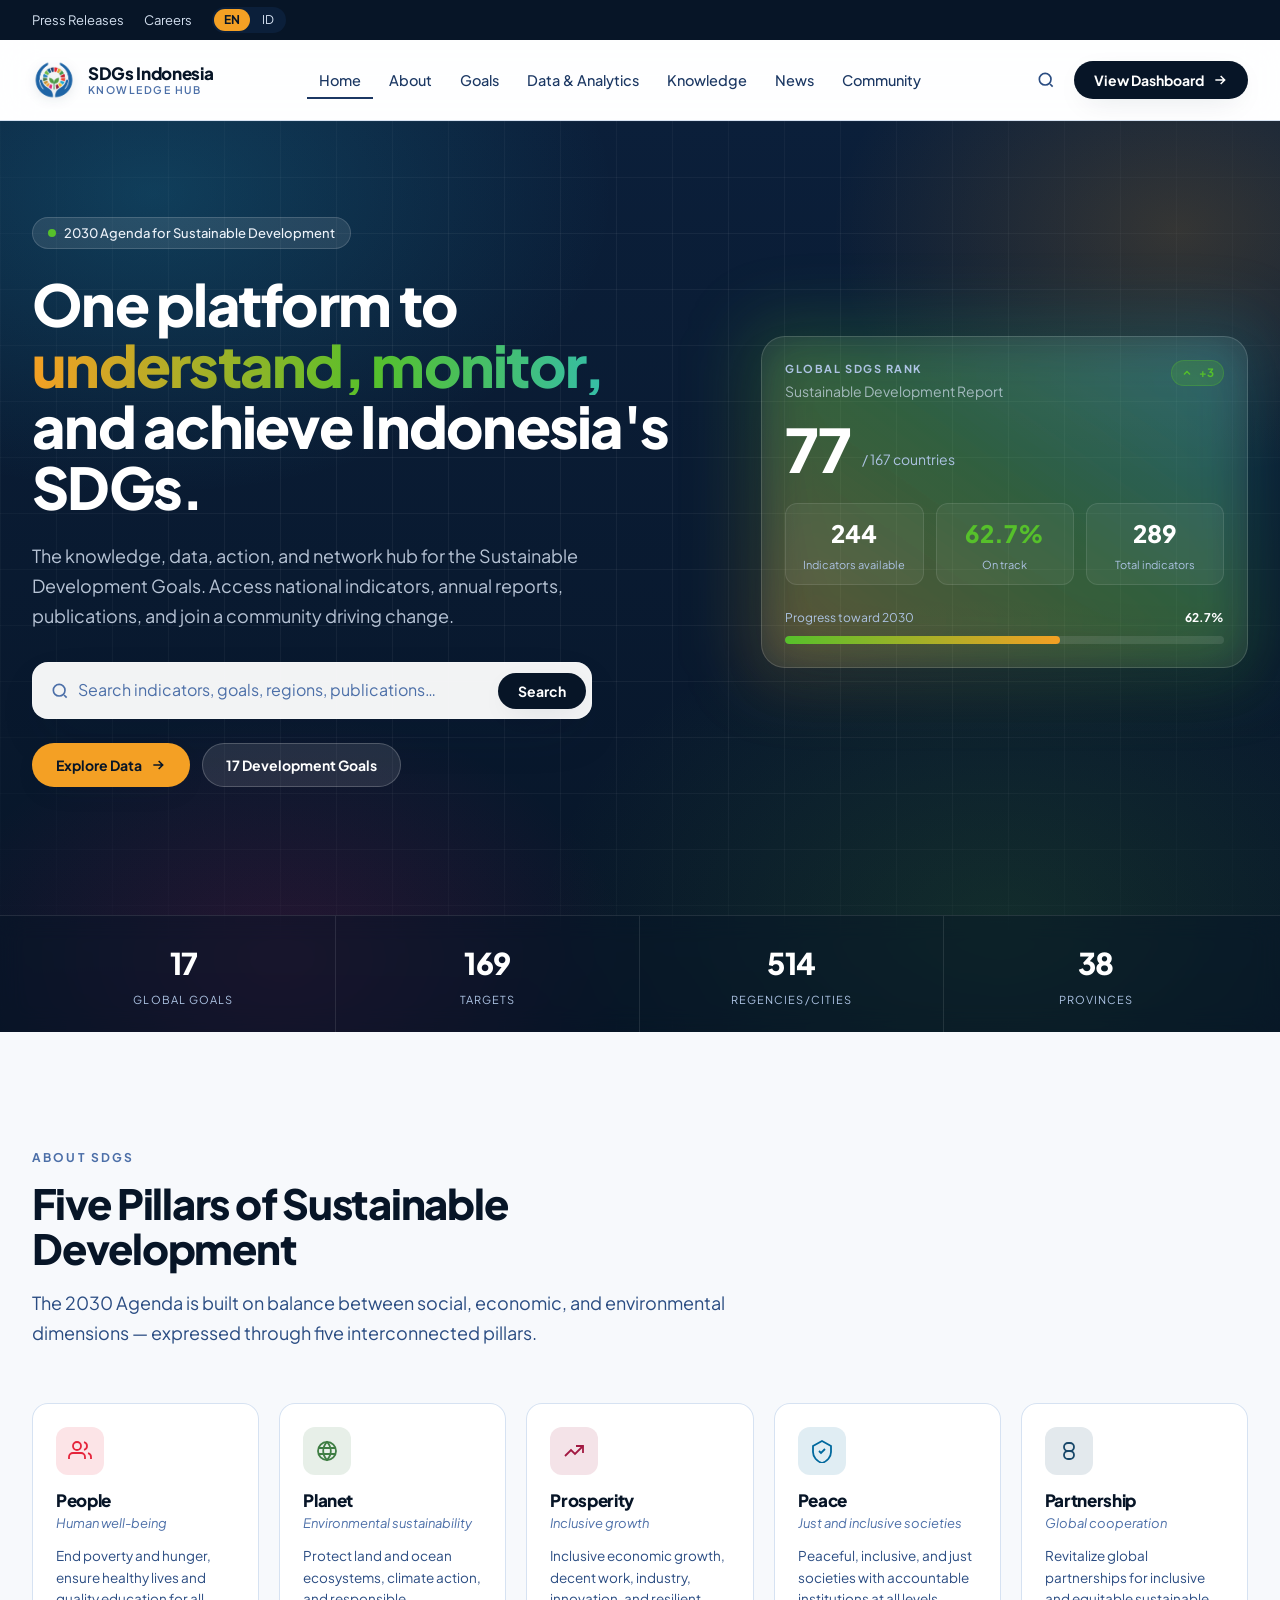
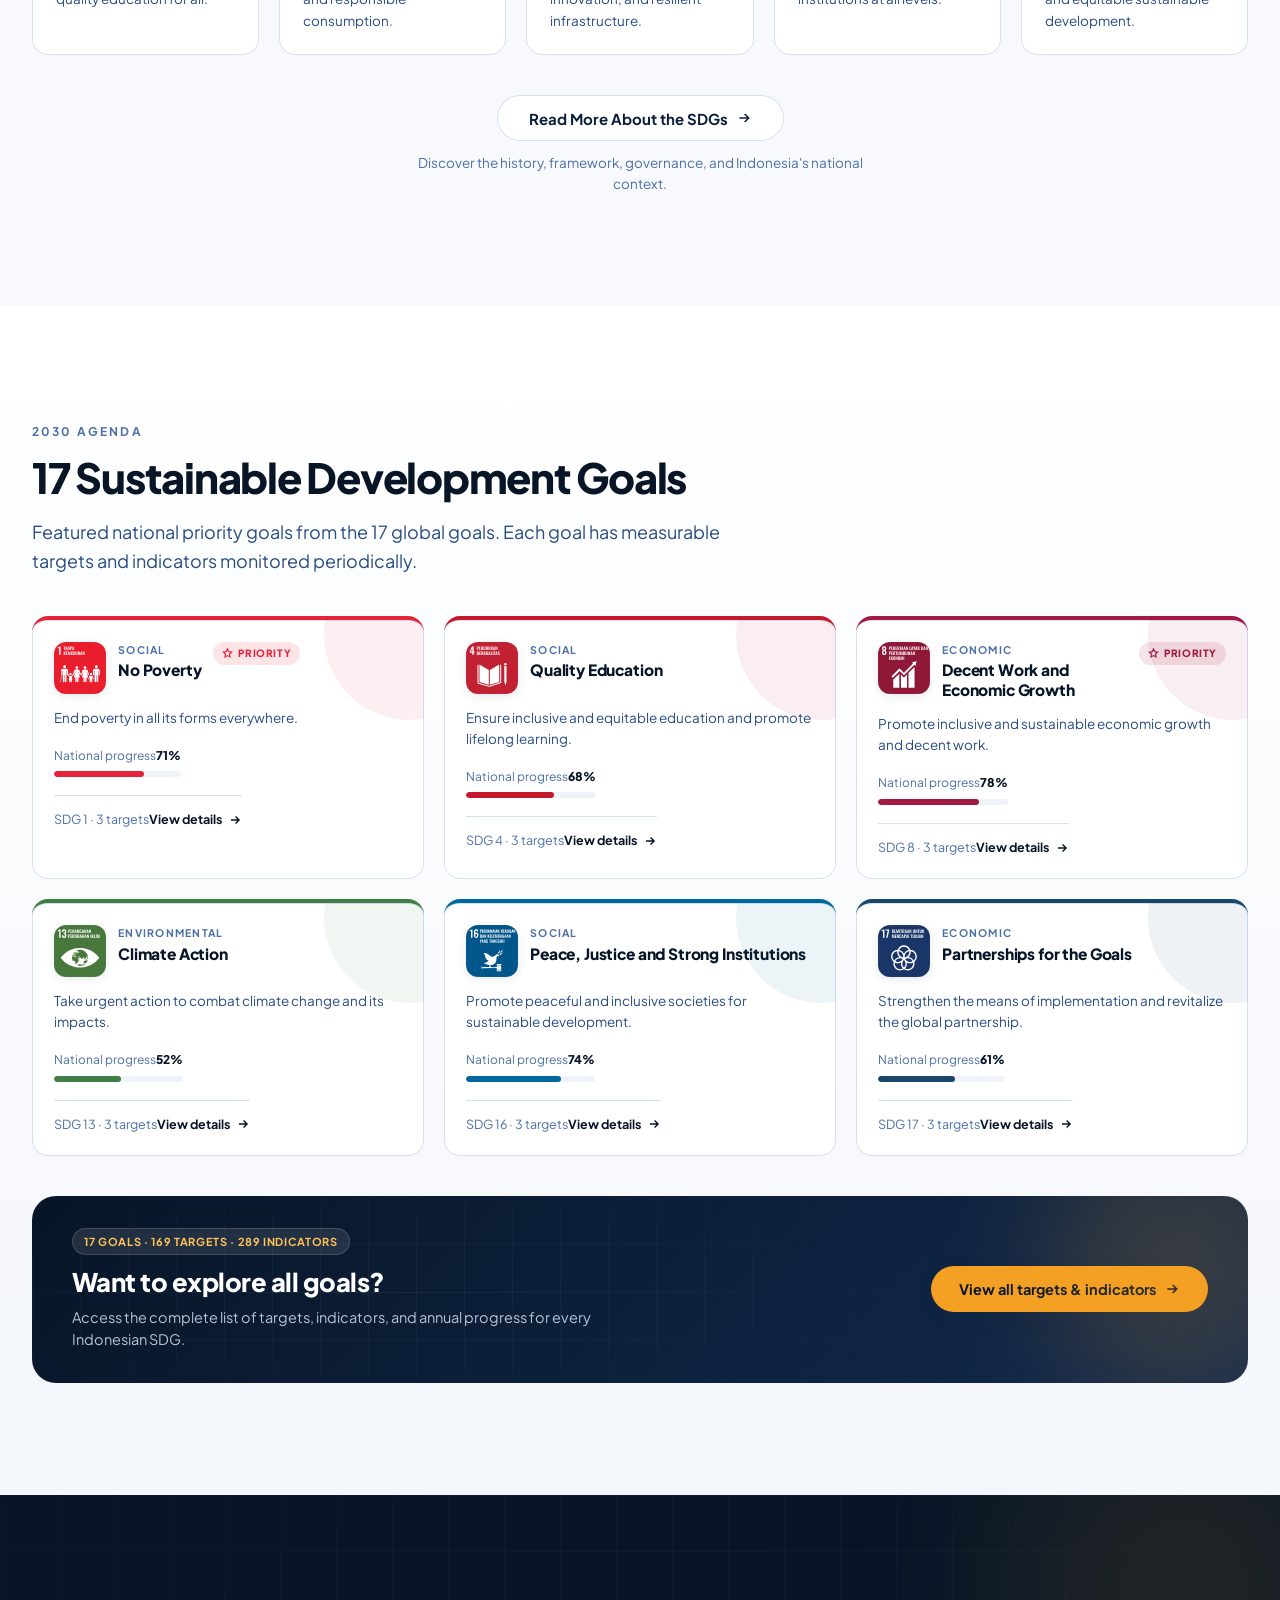
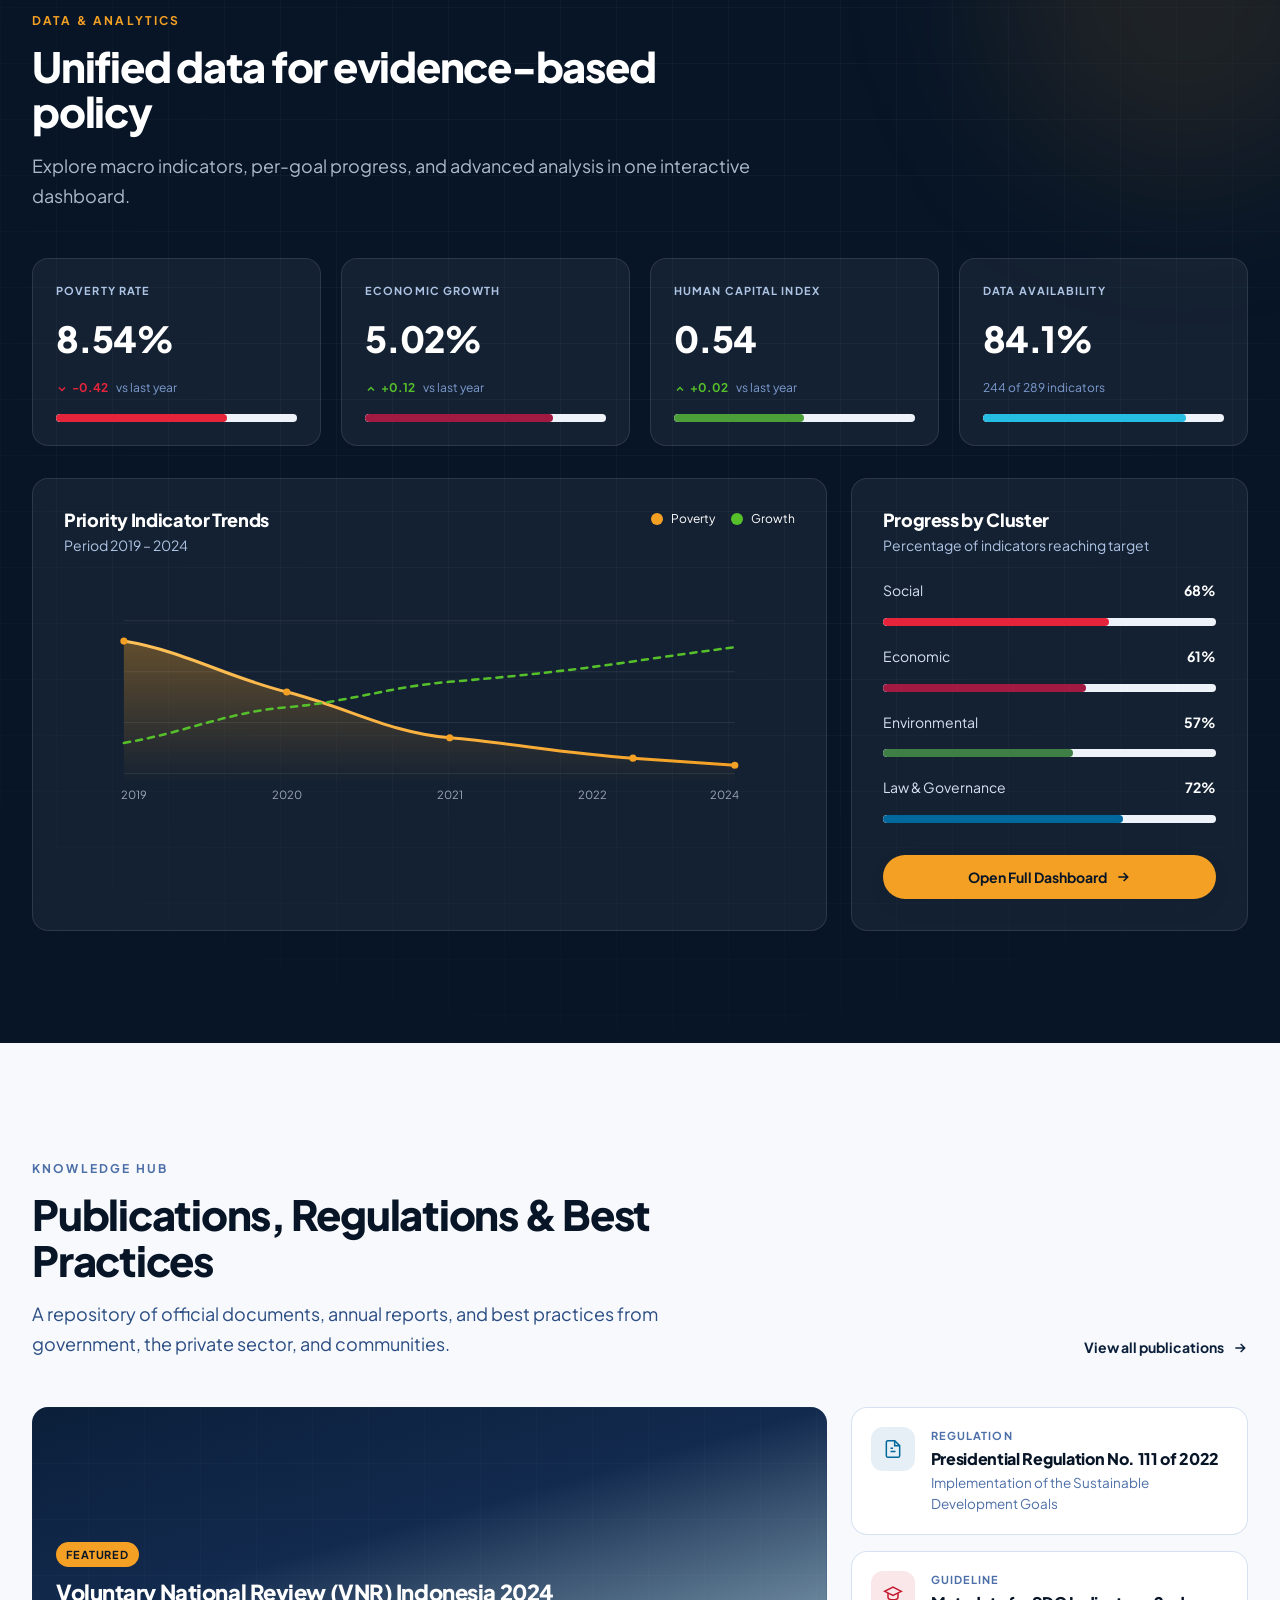
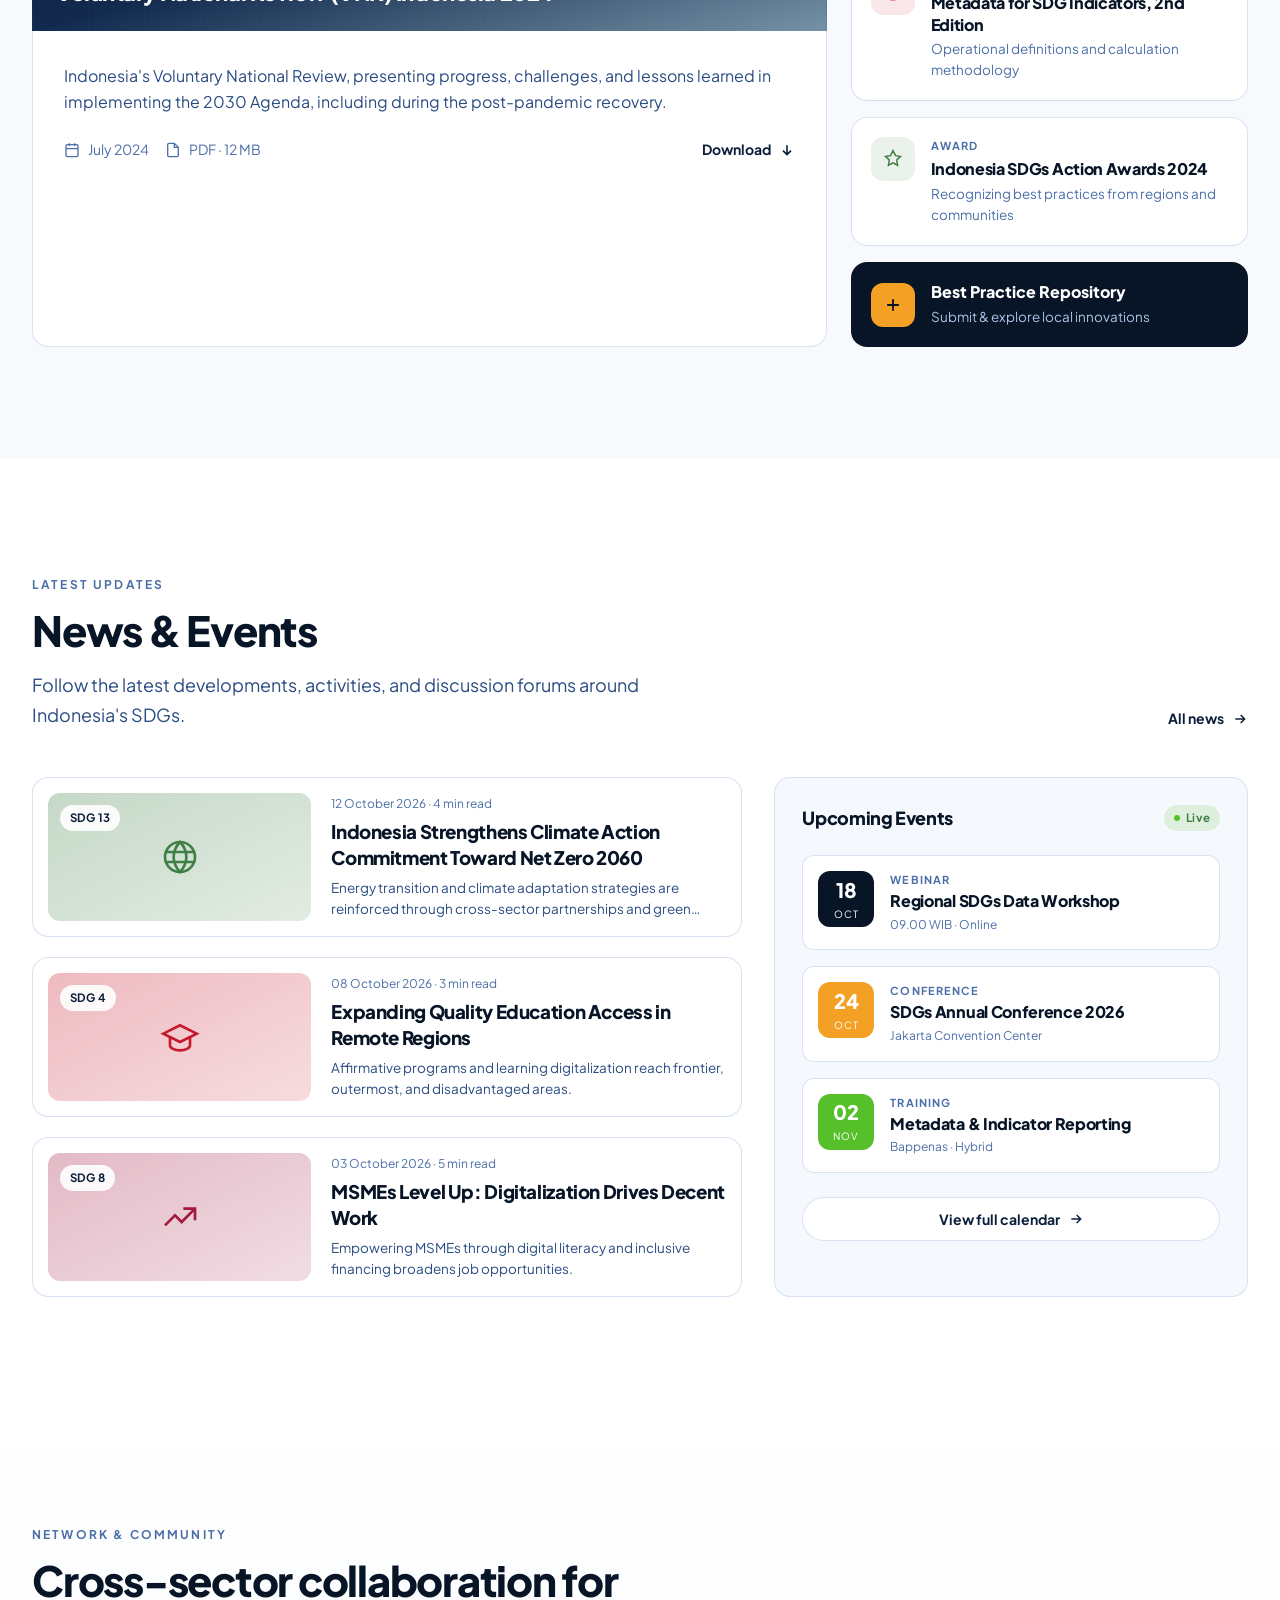
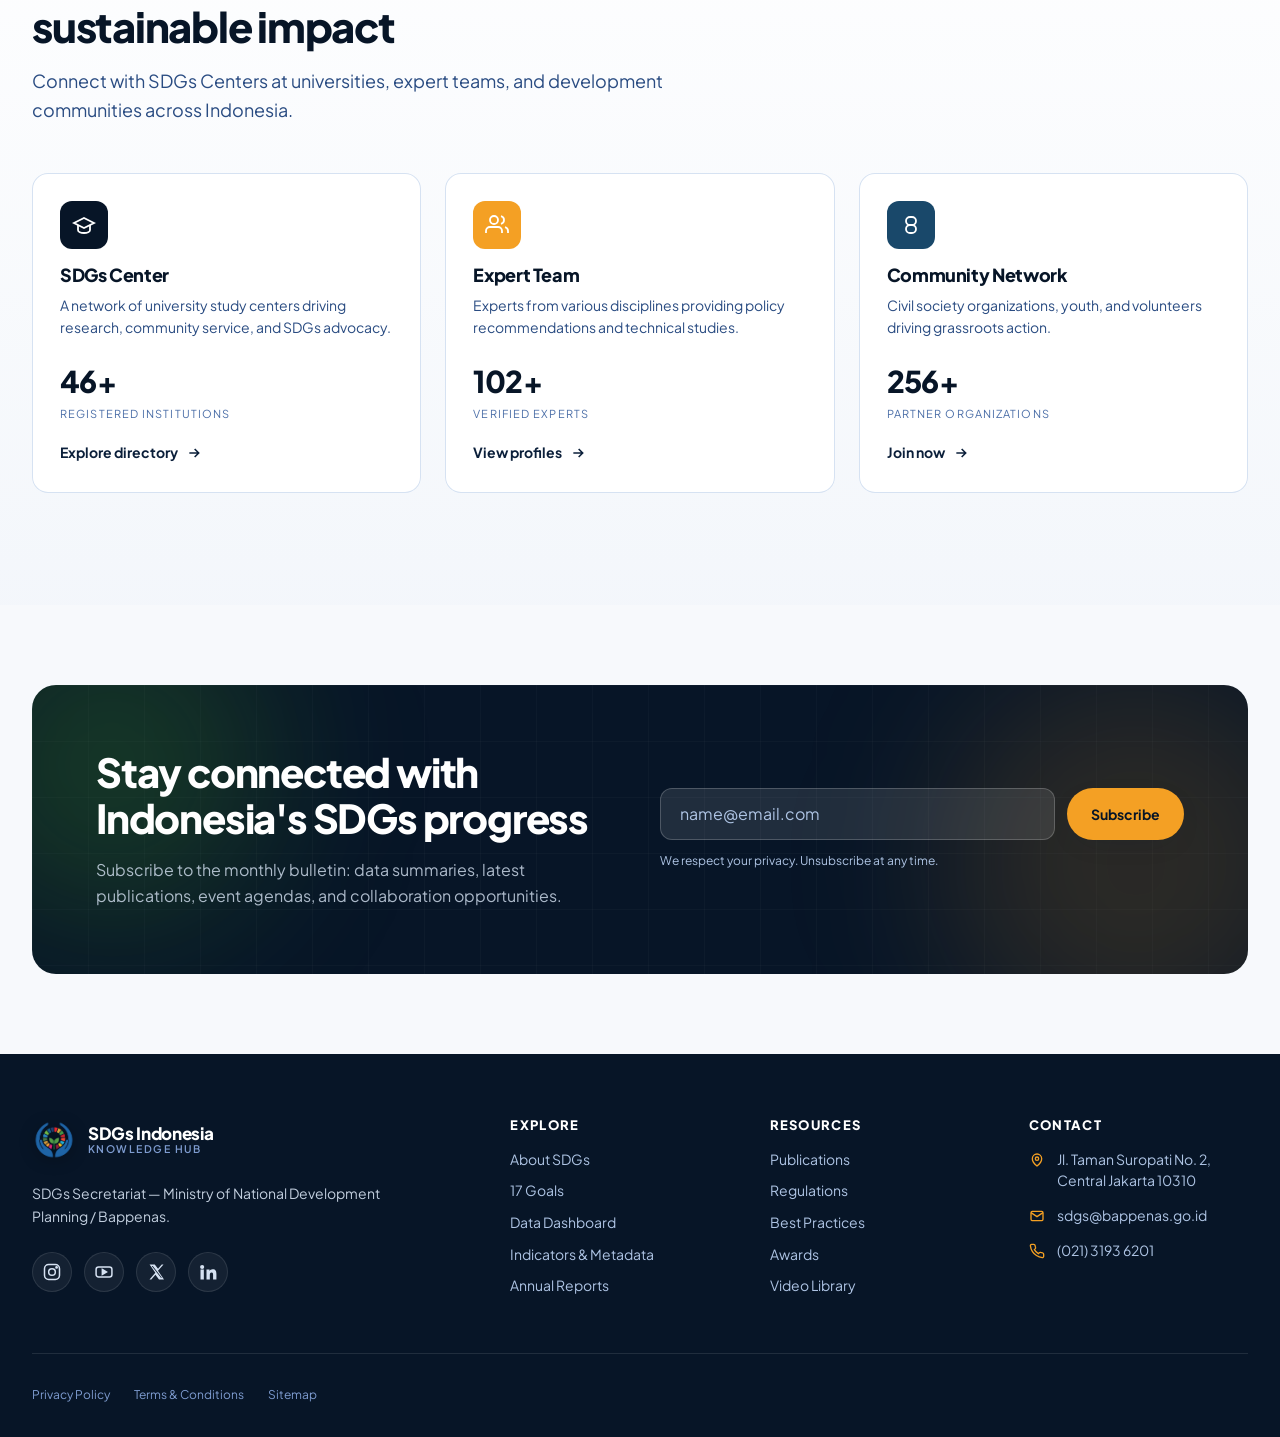
==== commit a0875ffe: "Update index.html" ====
--- a/index.html
+++ b/index.html
@@ -474,7 +474,7 @@
               </div>
             </div>
 
-            <a href="#" class="btn btn--accent btn--full">
+            <a href="data.html" class="btn btn--accent btn--full">
               <span data-i18n="data.cta">Open Full Dashboard</span>
               <svg viewBox="0 0 24 24" fill="none" stroke="currentColor" stroke-width="2.4"><path d="M5 12h14M13 6l6 6-6 6"/></svg>
             </a>
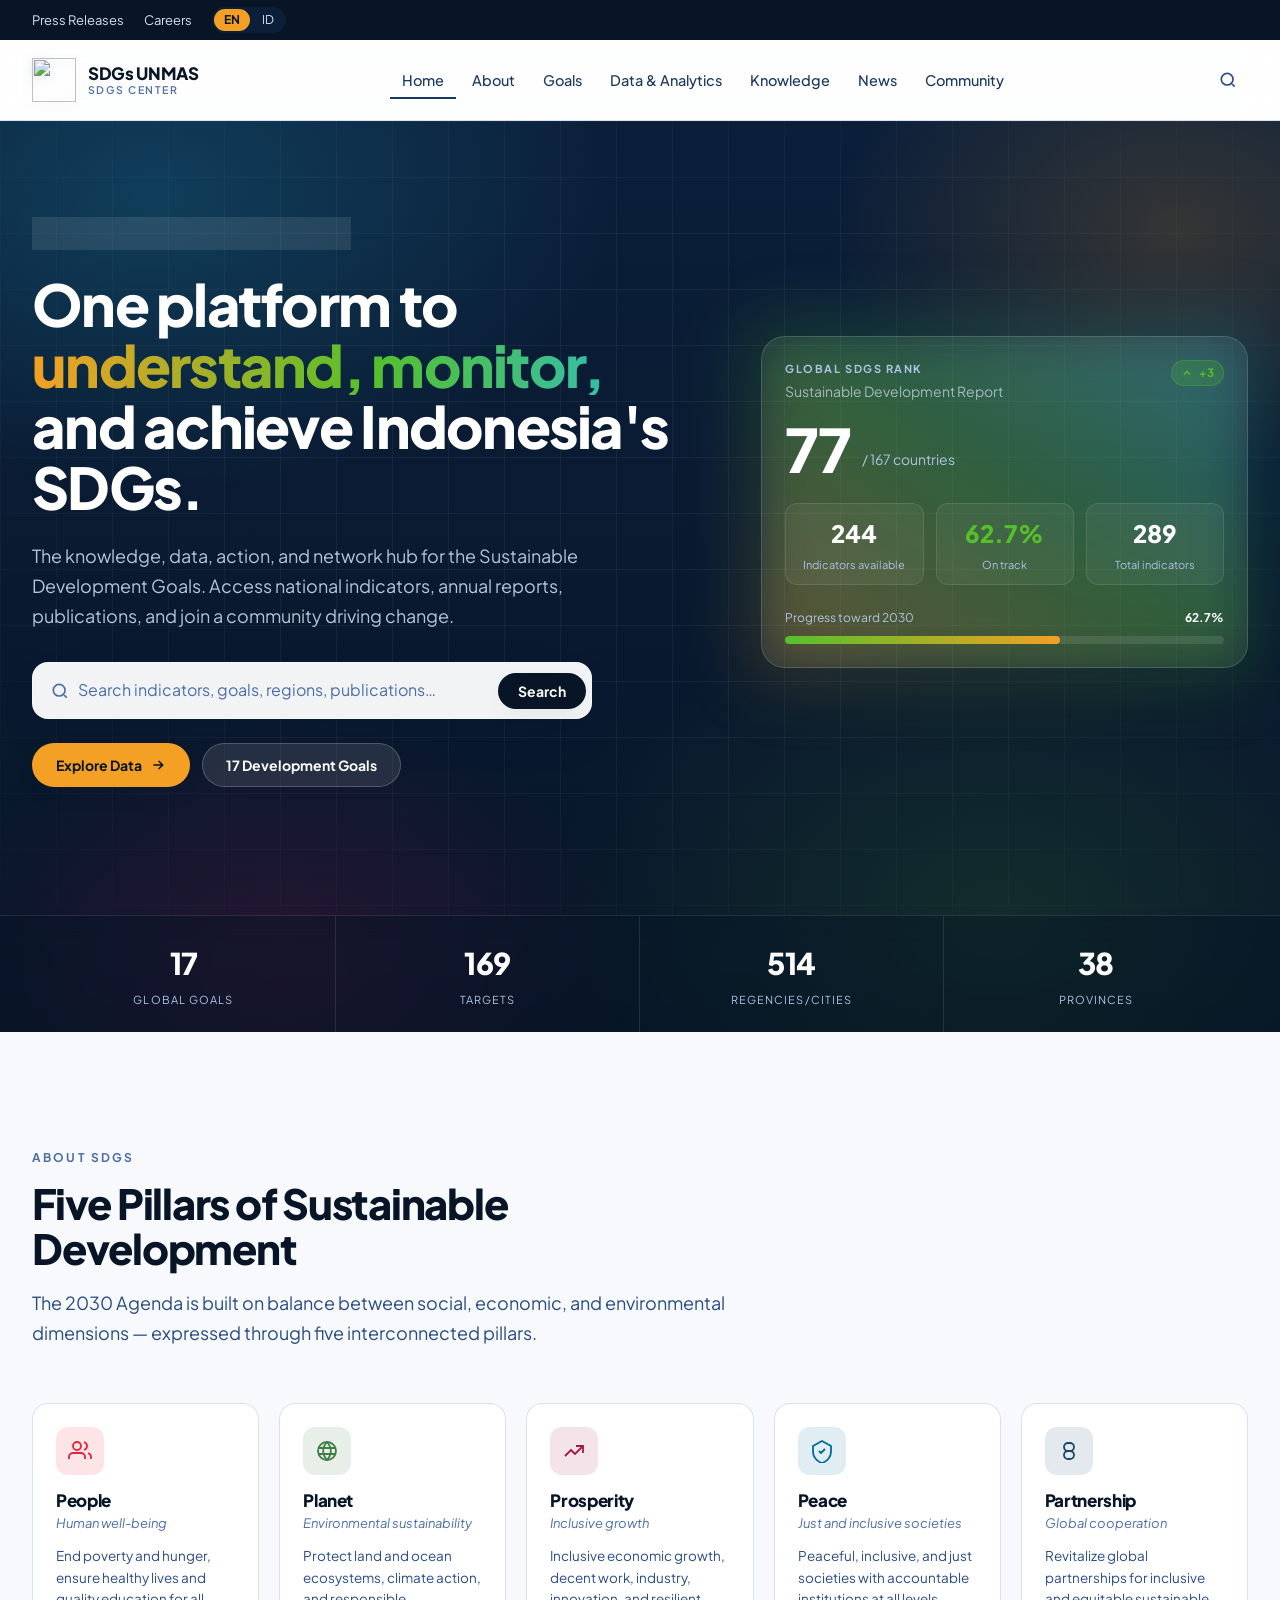
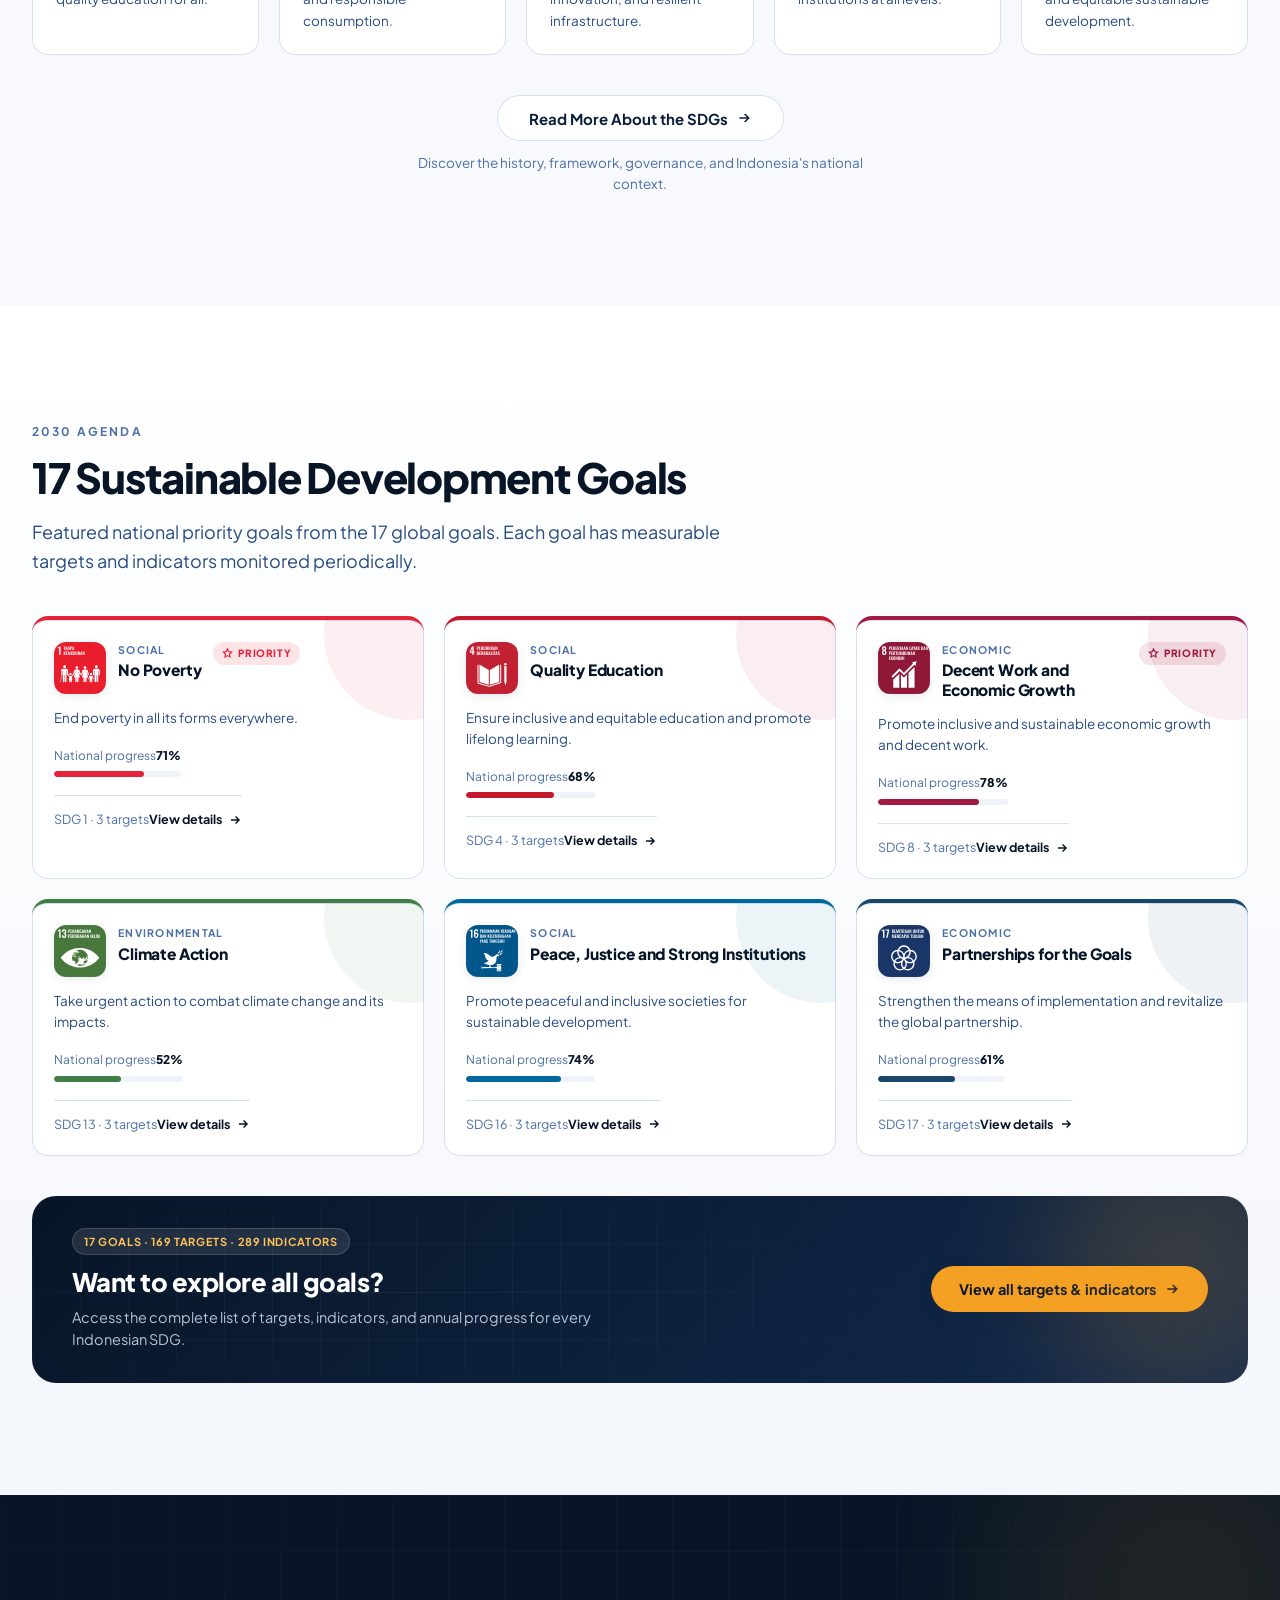
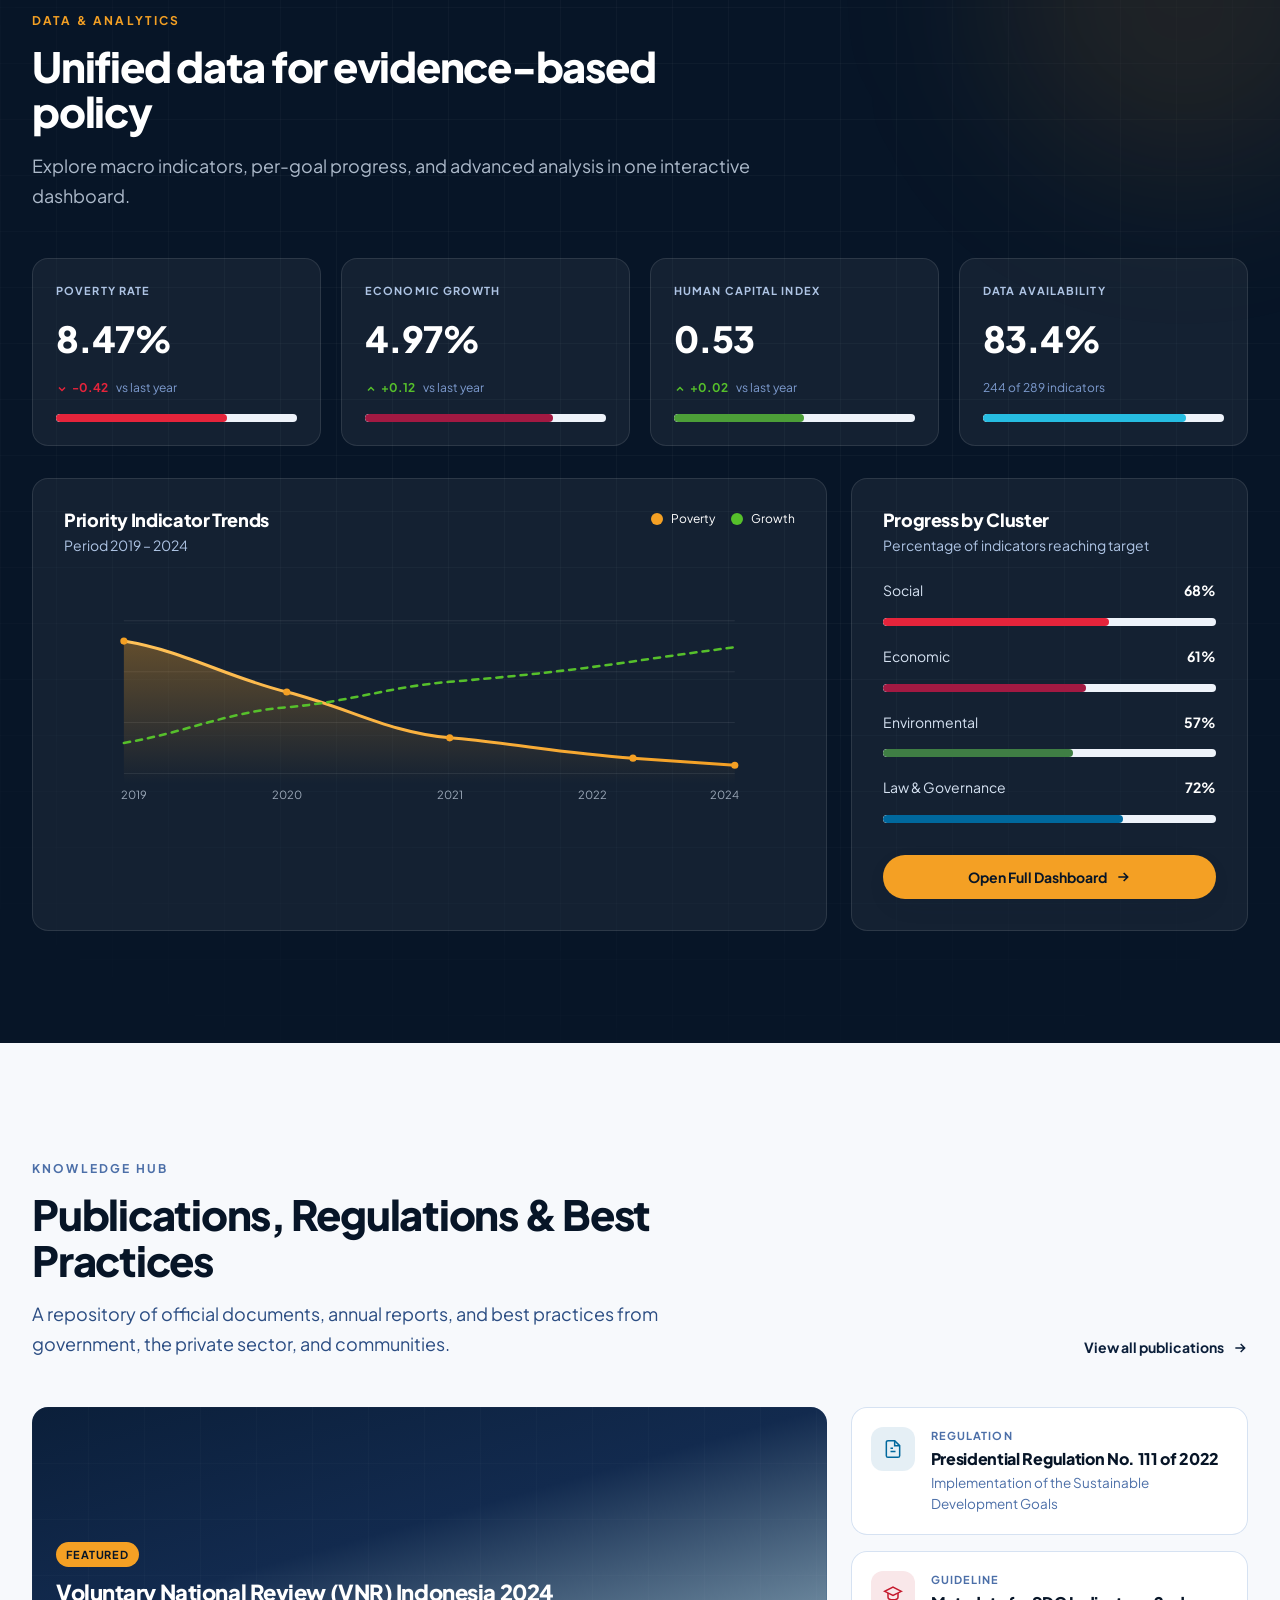
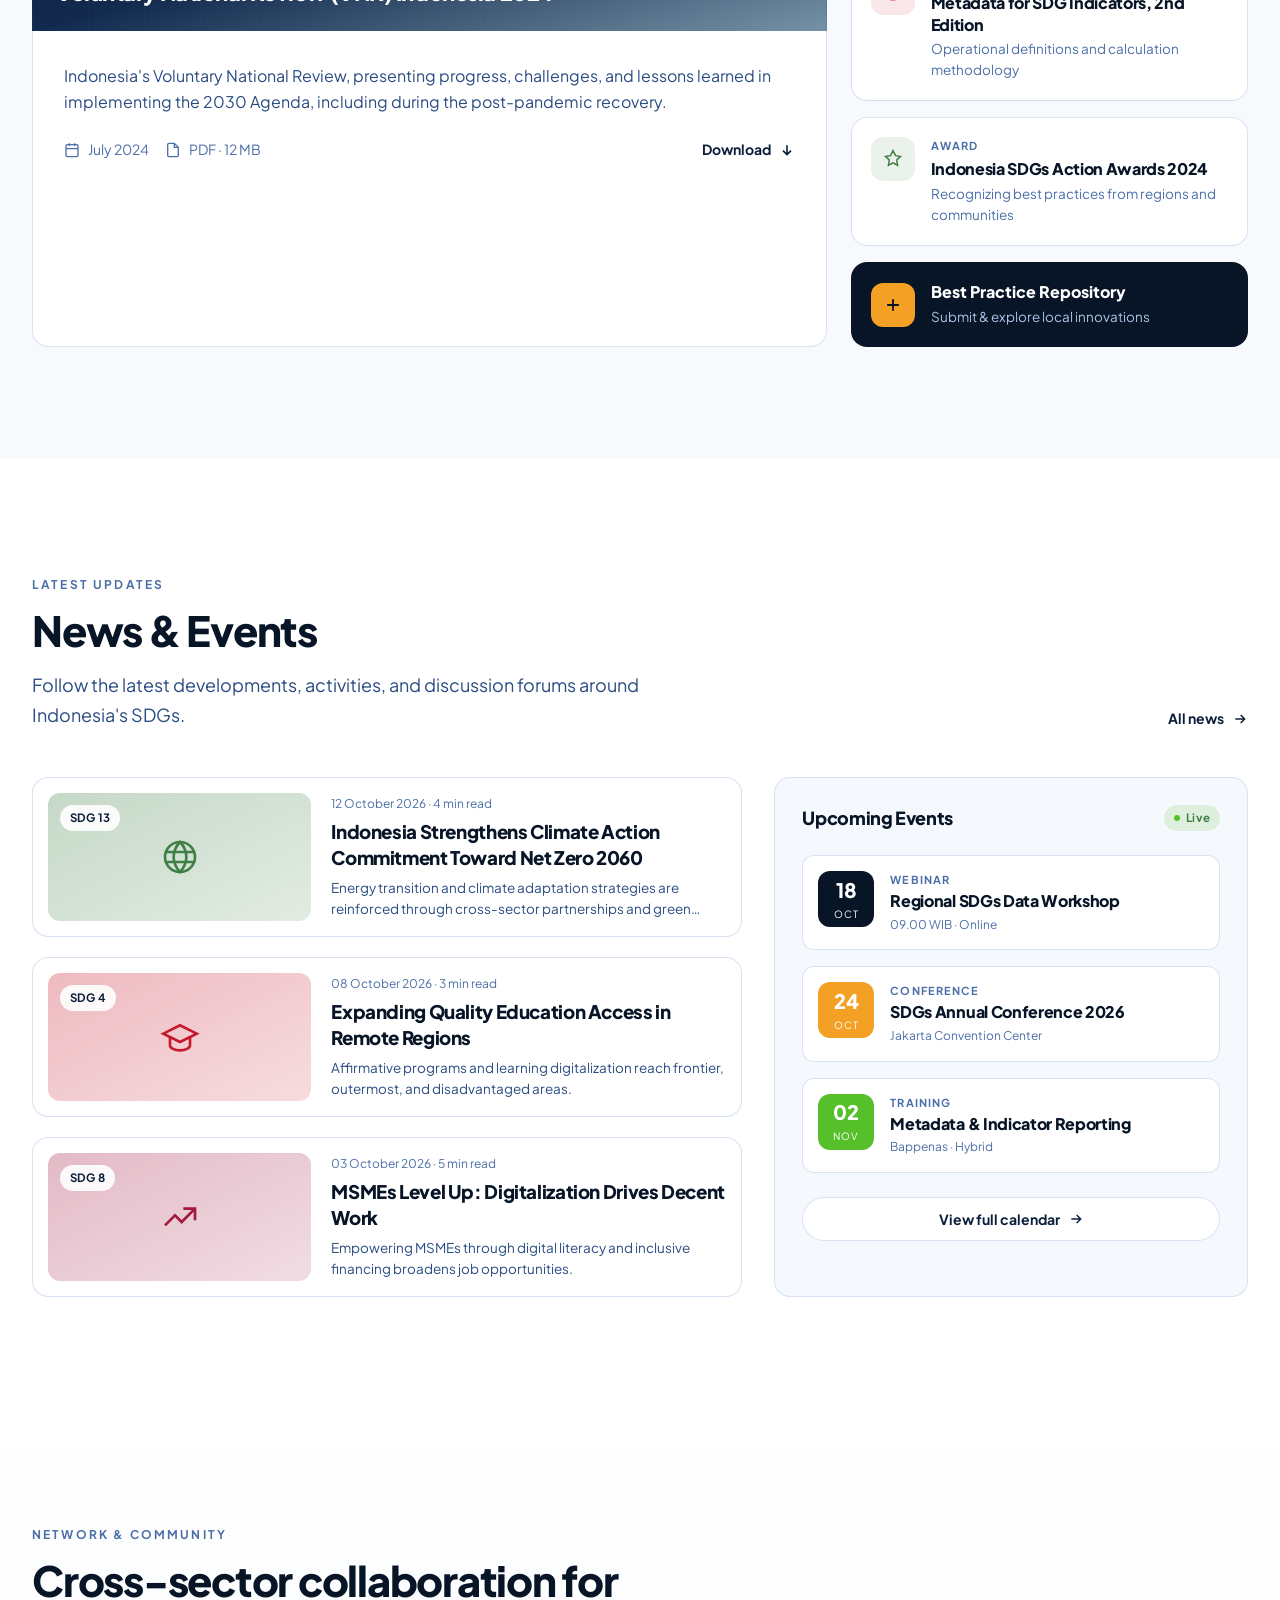
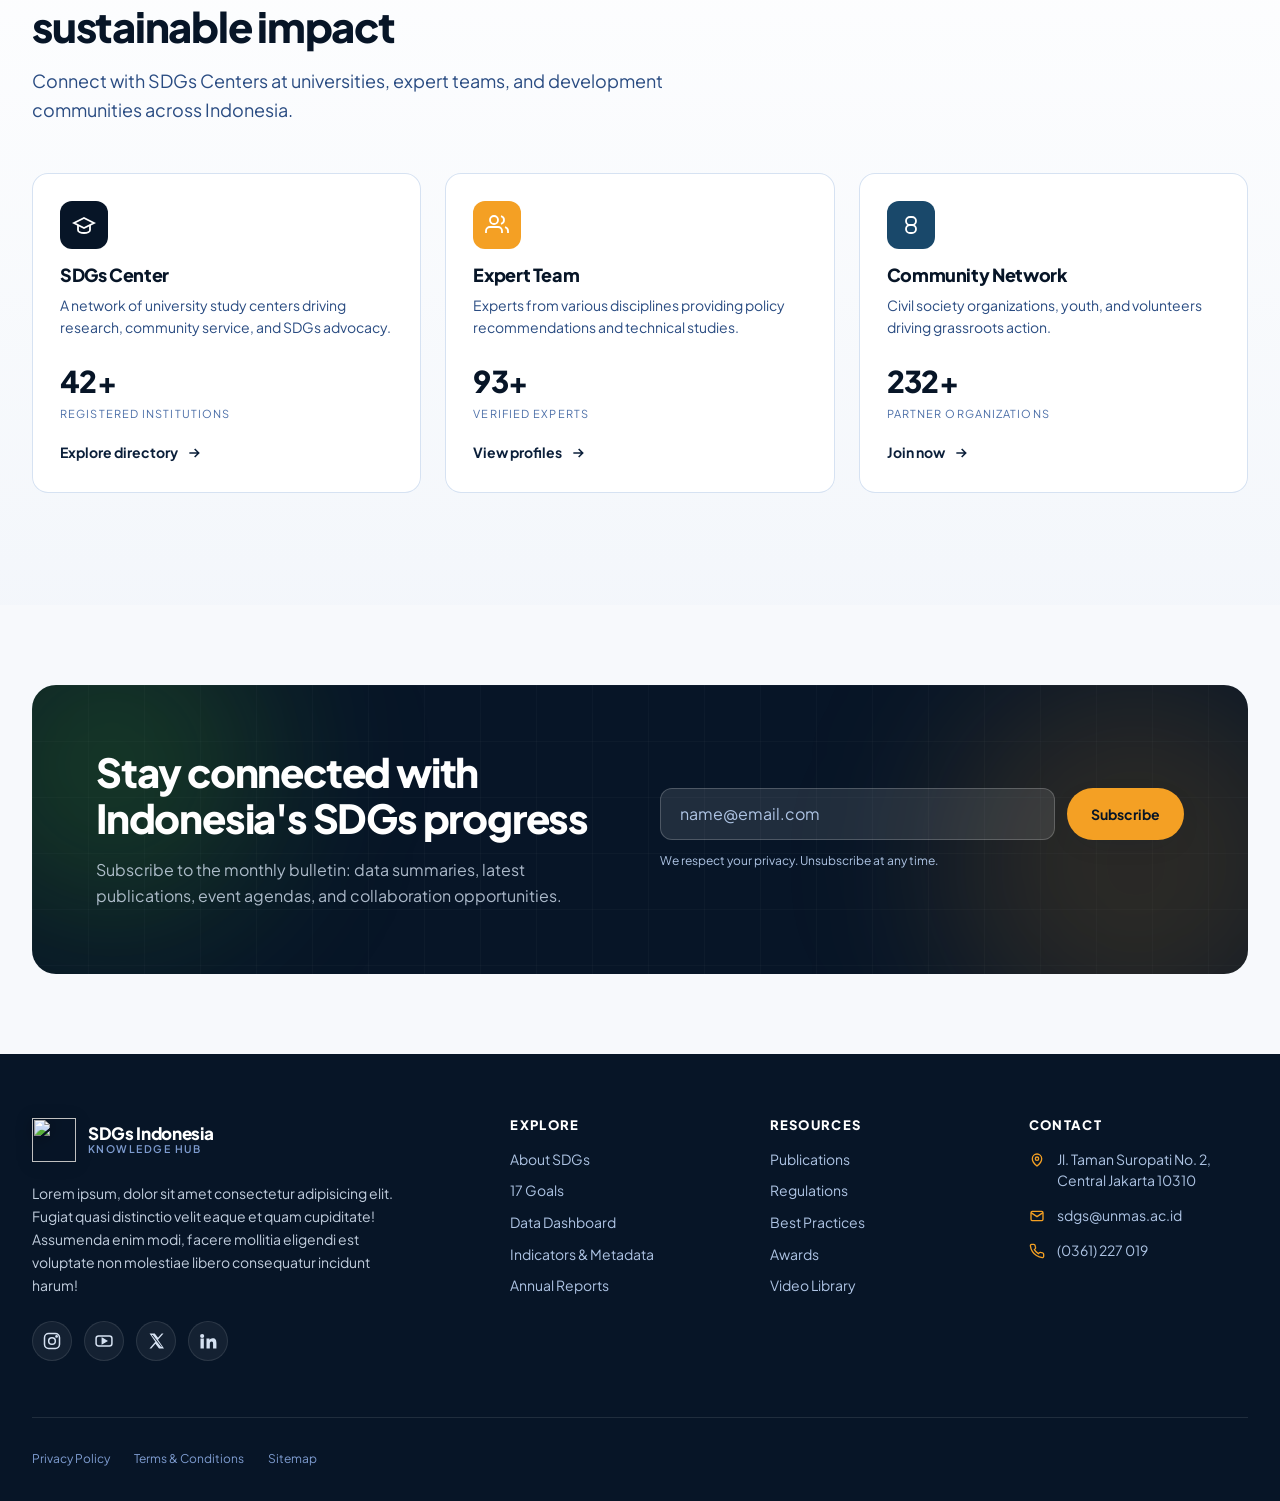
==== commit e8758bc4: "Theme color update" ====
--- a/index.html
+++ b/index.html
@@ -3,9 +3,9 @@
 <head>
   <meta charset="UTF-8" />
   <meta name="viewport" content="width=device-width, initial-scale=1.0" />
-  <meta name="theme-color" content="#0B1F3A" />
-  <title>SDGs Indonesia — Knowledge, Data & Action for Sustainable Development</title>
-  <meta name="description" content="An integrated platform for Indonesia's Sustainable Development Goals (SDGs): data, analytics, publications, community, and action toward the 2030 Agenda." />
+  <meta name="theme-color" content="#041A0F" />
+<title>SDGs UNMAS — Sustainable Development Goals Center</title>
+<meta name="description" content="SDGs Center at Universitas Mahasaraswati Denpasar (UNMAS): data, analytics, publications, community, and action toward the 2030 Agenda." />
 
   <link rel="preconnect" href="https://fonts.googleapis.com" />
   <link rel="preconnect" href="https://fonts.gstatic.com" crossorigin />
@@ -18,7 +18,7 @@
 
   <a href="#main" class="skip-link" data-i18n="a11y.skip">Skip to main content</a>
 
-  <!-- ══════════════ TOP UTILITY BAR ══════════════ -->
+    <!-- ══════════════ TOP UTILITY BAR ══════════════ -->
   <div class="topbar">
     <div class="container topbar__inner">
       <div class="topbar__right">
@@ -37,17 +37,17 @@
     <nav class="container header__nav" aria-label="Main navigation">
       <div class="header__row">
 
-        <a href="#" class="brand" aria-label="SDGs Indonesia — Home">
-          <img
-            src="assets/Logo-SDGs-Knowledge-Hub-color-Indonesia-Standar.png"
-            alt=""
-            class="brand__logo-img"
-            aria-hidden="true"
+        <a href="#" class="brand" aria-label="SDGs UNMAS — Home">
+            <img
+                src="assets/unmas-logo.png"
+                alt=""
+                class="brand__logo-img"
+                aria-hidden="true"
             />
-          <span class="brand__text">
-            <span class="brand__title">SDGs Indonesia</span>
-            <span class="brand__sub">Knowledge Hub</span>
-          </span>
+            <span class="brand__text">
+                <span class="brand__title">SDGs UNMAS</span>
+                <span class="brand__sub">SDGs Center</span>
+            </span>
         </a>
 
         <ul class="nav">
@@ -64,10 +64,6 @@
           <button id="openSearch" class="icon-btn icon-btn--ghost" data-i18n-aria="header.searchAria" aria-label="Search SDGs Indonesia">
             <svg viewBox="0 0 24 24" fill="none" stroke="currentColor" stroke-width="2"><circle cx="11" cy="11" r="7"/><path d="m20 20-3.2-3.2"/></svg>
           </button>
-          <a href="#data" class="btn btn--primary btn--sm header__cta">
-            <span data-i18n="header.dashboard">View Dashboard</span>
-            <svg viewBox="0 0 24 24" fill="none" stroke="currentColor" stroke-width="2.2"><path d="M5 12h14M13 6l6 6-6 6"/></svg>
-          </a>
           <button id="openMenu" class="icon-btn icon-btn--ghost header__burger" data-i18n-aria="header.menuAria" aria-label="Open menu" aria-expanded="false" aria-controls="mobileMenu">
             <svg viewBox="0 0 24 24" fill="none" stroke="currentColor" stroke-width="2"><path d="M4 7h16M4 12h16M4 17h16"/></svg>
           </button>
@@ -84,9 +80,6 @@
         <li><a class="mobile-menu__link" href="#pengetahuan" data-i18n="nav.knowledge">Knowledge</a></li>
         <li><a class="mobile-menu__link" href="#berita" data-i18n="nav.news">News</a></li>
         <li><a class="mobile-menu__link" href="#komunitas" data-i18n="nav.community">Community</a></li>
-        <li class="mobile-menu__cta-wrap">
-          <a href="#data" class="btn btn--primary mobile-menu__cta" data-i18n="header.dashboard">View Dashboard</a>
-        </li>
       </ul>
     </div>
   </header>
@@ -786,7 +779,7 @@
         <div class="footer__brand-col">
           <a href="#" class="brand brand--footer">
             <img
-                src="assets/Logo-SDGs-Knowledge-Hub-color-Indonesia-Standar.png"
+                src="assets/unmas-logo.png"
                 alt=""
                 class="brand__logo-img"
                 aria-hidden="true"
@@ -798,7 +791,7 @@
           </a>
 
           <p class="footer__desc" data-i18n="footer.desc">
-            SDGs Secretariat — Ministry of National Development Planning / Bappenas.
+            SDGs Center — Universitas Mahasaraswati (UNMAS) Denpasar.
           </p>
 
           <div class="socials">
@@ -844,15 +837,15 @@
           <ul class="footer__contact">
             <li>
               <svg viewBox="0 0 24 24" fill="none" stroke="currentColor" stroke-width="2"><path d="M12 21s-7-5.5-7-11a7 7 0 1 1 14 0c0 5.5-7 11-7 11Z"/><circle cx="12" cy="10" r="2.5"/></svg>
-              <span data-i18n="footer.address">Jl. Taman Suropati No. 2,<br/>Central Jakarta 10310</span>
+                            <span data-i18n="footer.address">Jl. Kamboja No. 11A,<br/>Denpasar, Bali 80233</span>
             </li>
             <li>
               <svg viewBox="0 0 24 24" fill="none" stroke="currentColor" stroke-width="2"><rect x="3" y="5" width="18" height="14" rx="2"/><path d="m3 7 9 6 9-6"/></svg>
-              <a href="mailto:sdgs@bappenas.go.id">sdgs@bappenas.go.id</a>
+              <a href="mailto:sdgs@unmas.ac.id">sdgs@unmas.ac.id</a>
             </li>
             <li>
               <svg viewBox="0 0 24 24" fill="none" stroke="currentColor" stroke-width="2"><path d="M22 16.9v3a2 2 0 0 1-2.2 2 19.8 19.8 0 0 1-8.6-3.1 19.5 19.5 0 0 1-6-6A19.8 19.8 0 0 1 2.1 4.2 2 2 0 0 1 4.1 2h3a2 2 0 0 1 2 1.7c.1 1 .4 1.9.7 2.8a2 2 0 0 1-.4 2.1L8.1 9.9a16 16 0 0 0 6 6l1.3-1.3a2 2 0 0 1 2.1-.4c.9.3 1.8.6 2.8.7a2 2 0 0 1 1.7 2Z"/></svg>
-              <span>(021) 3193 6201</span>
+              <span>(0361) 227 019</span>
             </li>
           </ul>
         </div>
--- a/style.css
+++ b/style.css
@@ -2929,4 +2929,632 @@
 }
 @media (prefers-reduced-motion: reduce) {
   .page-hero__wheel { animation: none; }
-}+}
+
+/* ═══════════════════════════════════════════════════════════════
+   29. Data & Analytics Page
+   ═══════════════════════════════════════════════════════════════ */
+
+/* ── Filter toolbar ── */
+.data-toolbar-section {
+  padding: 24px 0 0;
+  background: var(--bg);
+}
+.data-toolbar {
+  display: grid;
+  gap: 16px;
+  padding: 20px;
+  background: #fff;
+  border-radius: var(--radius-lg);
+  box-shadow: inset 0 0 0 1px var(--border), var(--shadow-soft);
+}
+@media (min-width: 768px) {
+  .data-toolbar {
+    grid-template-columns: repeat(3, 1fr) auto;
+    padding: 20px 24px;
+    gap: 20px;
+    align-items: end;
+  }
+}
+.data-toolbar__field {
+  display: flex;
+  flex-direction: column;
+  gap: 6px;
+  min-width: 0;
+}
+.data-toolbar__label {
+  font-size: 11px;
+  text-transform: uppercase;
+  letter-spacing: .12em;
+  font-weight: 800;
+  color: var(--text-soft);
+}
+.data-toolbar__select-wrap {
+  position: relative;
+  display: flex;
+  align-items: center;
+}
+.data-toolbar__select {
+  width: 100%;
+  appearance: none;
+  padding: 12px 40px 12px 16px;
+  border-radius: var(--radius);
+  background: #fff;
+  box-shadow: inset 0 0 0 1px var(--border);
+  font-size: 14.5px;
+  font-weight: 600;
+  color: var(--navy-800);
+  cursor: pointer;
+  transition: box-shadow .2s;
+}
+.data-toolbar__select:hover { box-shadow: inset 0 0 0 1px var(--navy-300); }
+.data-toolbar__select:focus {
+  outline: none;
+  box-shadow: inset 0 0 0 1px var(--navy-400), 0 0 0 3px rgba(244,160,36,.25);
+}
+.data-toolbar__select-wrap > svg {
+  position: absolute;
+  right: 14px;
+  width: 16px; height: 16px;
+  color: var(--text-soft);
+  pointer-events: none;
+}
+.data-toolbar__actions {
+  display: flex;
+  gap: 8px;
+  flex-wrap: wrap;
+}
+@media (min-width: 768px) { .data-toolbar__actions { flex-wrap: nowrap; } }
+
+.data-toolbar__hint {
+  display: flex;
+  align-items: center;
+  gap: 8px;
+  margin-top: 12px;
+  font-size: 12.5px;
+  color: var(--text-soft);
+}
+.data-toolbar__hint svg {
+  width: 14px; height: 14px;
+  color: var(--navy-300);
+  flex-shrink: 0;
+}
+
+/* ── Rich KPI grid ── */
+.data-kpi-section { padding-top: 40px; }
+.kpi-grid--rich {
+  display: grid;
+  gap: 16px;
+  grid-template-columns: 1fr;
+}
+@media (min-width: 640px) { .kpi-grid--rich { grid-template-columns: repeat(2, 1fr); } }
+@media (min-width: 1024px) { .kpi-grid--rich { grid-template-columns: repeat(4, 1fr); } }
+
+.kpi-rich {
+  position: relative;
+  overflow: hidden;
+  padding: 22px;
+  background: #fff;
+  border-radius: var(--radius-lg);
+  box-shadow: inset 0 0 0 1px var(--border);
+  transition: box-shadow .3s var(--ease-out), transform .3s var(--ease-out);
+}
+.kpi-rich:hover { box-shadow: var(--shadow-lift); transform: translateY(-2px); }
+.kpi-rich::before {
+  content: '';
+  position: absolute;
+  top: 0; left: 0;
+  width: 4px; height: 100%;
+  background: var(--kpi-color, var(--accent));
+}
+.kpi-rich__head {
+  display: flex;
+  align-items: center;
+  justify-content: space-between;
+  gap: 12px;
+}
+.kpi-rich__label {
+  font-size: 11px;
+  text-transform: uppercase;
+  letter-spacing: .1em;
+  font-weight: 800;
+  color: var(--text-soft);
+  line-height: 1.3;
+}
+.kpi-rich__icon {
+  display: grid;
+  place-items: center;
+  width: 32px; height: 32px;
+  border-radius: 8px;
+  background: color-mix(in srgb, var(--kpi-color) 12%, transparent);
+  color: var(--kpi-color);
+  flex-shrink: 0;
+}
+.kpi-rich__icon svg { width: 16px; height: 16px; }
+
+.kpi-rich__value-row {
+  margin-top: 14px;
+  display: flex;
+  align-items: baseline;
+  gap: 6px;
+}
+.kpi-rich__value {
+  font-size: 32px;
+  font-weight: 800;
+  letter-spacing: -.03em;
+  color: var(--navy-900);
+  line-height: 1;
+}
+.kpi-rich__unit {
+  font-size: 14px;
+  font-weight: 700;
+  color: var(--text-soft);
+}
+
+.kpi-rich__sparkline {
+  display: block;
+  width: 100%;
+  height: 36px;
+  margin-top: 12px;
+}
+
+.kpi-rich__foot {
+  margin-top: 12px;
+  padding-top: 12px;
+  border-top: 1px dashed var(--border);
+  display: flex;
+  align-items: center;
+  justify-content: space-between;
+  gap: 12px;
+  font-size: 12px;
+}
+.kpi-rich__trend {
+  display: inline-flex;
+  align-items: center;
+  gap: 4px;
+  font-weight: 800;
+}
+.kpi-rich__trend--up { color: #56C02B; }
+.kpi-rich__trend--down { color: #E5243B; }
+.kpi-rich__trend svg { width: 12px; height: 12px; }
+.kpi-rich__target {
+  color: var(--text-soft);
+  font-weight: 600;
+}
+
+/* ── Main chart panel ── */
+.data-chart-section { background: var(--bg); }
+.data-chart-panel {
+  padding: 24px;
+  background: #fff;
+  border-radius: var(--radius-lg);
+  box-shadow: inset 0 0 0 1px var(--border);
+}
+@media (min-width: 640px) { .data-chart-panel { padding: 32px; } }
+.data-chart-panel__head {
+  display: flex;
+  flex-wrap: wrap;
+  align-items: flex-start;
+  justify-content: space-between;
+  gap: 16px;
+}
+.data-chart-panel__body { margin-top: 24px; }
+.data-chart { width: 100%; height: auto; max-height: 360px; }
+.chart-axis-x {
+  display: flex;
+  justify-content: space-between;
+  margin-top: 12px;
+  padding-top: 12px;
+  border-top: 1px solid var(--border);
+  font-size: 12px;
+  color: var(--text-soft);
+  font-weight: 600;
+}
+.chart-legend {
+  display: flex;
+  gap: 16px;
+  font-size: 12.5px;
+  font-weight: 600;
+  color: var(--navy-700);
+}
+.chart-legend span { display: inline-flex; align-items: center; gap: 6px; }
+.legend-dot--dashed {
+  background: transparent !important;
+  border: 2px dashed var(--navy-700);
+  width: 12px; height: 0;
+}
+.chart-tabs {
+  display: flex;
+  gap: 6px;
+  padding: 4px;
+  background: var(--navy-50);
+  border-radius: var(--radius-full);
+}
+.chart-tab {
+  padding: 8px 18px;
+  border-radius: var(--radius-full);
+  font-size: 13px;
+  font-weight: 700;
+  color: var(--navy-600);
+  transition: background-color .2s, color .2s;
+}
+.chart-tab:hover { color: var(--navy-900); }
+.chart-tab.is-active {
+  background: var(--navy-900);
+  color: #fff;
+}
+
+/* ── Deep-dive section ── */
+.deepdive-grid {
+  margin-top: 40px;
+  display: grid;
+  gap: 20px;
+  grid-template-columns: 1fr;
+}
+@media (min-width: 1024px) {
+  .deepdive-grid { grid-template-columns: 280px 1fr; gap: 32px; }
+}
+.deepdive-goals {
+  display: grid;
+  grid-template-columns: repeat(4, 1fr);
+  gap: 6px;
+  padding: 12px;
+  background: #fff;
+  border-radius: var(--radius-lg);
+  box-shadow: inset 0 0 0 1px var(--border);
+  align-self: start;
+}
+@media (min-width: 1024px) {
+  .deepdive-goals { grid-template-columns: repeat(2, 1fr); gap: 8px; padding: 14px; }
+}
+.deepdive-pill {
+  display: flex;
+  flex-direction: column;
+  align-items: center;
+  gap: 4px;
+  padding: 10px 6px;
+  border-radius: var(--radius);
+  background: var(--navy-50);
+  color: var(--navy-700);
+  font-weight: 700;
+  font-size: 12.5px;
+  transition: background-color .2s, color .2s, transform .2s;
+}
+.deepdive-pill:hover { background: var(--navy-100); transform: translateY(-1px); }
+.deepdive-pill.is-active {
+  background: var(--goal-color);
+  color: #fff;
+}
+.deepdive-pill__num {
+  font-size: 15px;
+  font-weight: 800;
+  line-height: 1;
+}
+.deepdive-pill__label {
+  font-size: 10px;
+  text-transform: uppercase;
+  letter-spacing: .05em;
+  opacity: .7;
+  font-weight: 700;
+}
+
+.deepdive-panel {
+  padding: 24px;
+  background: #fff;
+  border-radius: var(--radius-lg);
+  box-shadow: inset 0 0 0 1px var(--border);
+}
+@media (min-width: 640px) { .deepdive-panel { padding: 32px; } }
+
+.deepdive-panel__head {
+  display: flex;
+  align-items: center;
+  gap: 16px;
+  padding-bottom: 20px;
+  border-bottom: 1px solid var(--border);
+  margin-bottom: 20px;
+}
+.deepdive-panel__icon {
+  width: 60px; height: 60px;
+  border-radius: var(--radius);
+  flex-shrink: 0;
+  object-fit: contain;
+  box-shadow: 0 2px 8px rgba(11,31,58,.1);
+}
+.deepdive-panel__eyebrow {
+  font-size: 11px;
+  text-transform: uppercase;
+  letter-spacing: .14em;
+  font-weight: 800;
+  color: var(--text-soft);
+}
+.deepdive-panel__title {
+  margin-top: 4px;
+  font-size: 20px;
+  font-weight: 800;
+  color: var(--navy-900);
+  letter-spacing: -.01em;
+}
+.deepdive-panel__stats {
+  display: grid;
+  grid-template-columns: repeat(3, 1fr);
+  gap: 12px;
+  margin-bottom: 24px;
+}
+.deepdive-stat {
+  padding: 14px;
+  border-radius: var(--radius);
+  background: var(--navy-50);
+  text-align: center;
+}
+.deepdive-stat__value {
+  font-size: 22px;
+  font-weight: 800;
+  color: var(--navy-900);
+  letter-spacing: -.02em;
+  line-height: 1;
+}
+.deepdive-stat__label {
+  margin-top: 4px;
+  font-size: 10.5px;
+  text-transform: uppercase;
+  letter-spacing: .1em;
+  font-weight: 700;
+  color: var(--text-soft);
+}
+.deepdive-panel__bar {
+  margin-bottom: 24px;
+}
+
+/* ── Provincial comparison ── */
+.province-grid {
+  margin-top: 40px;
+  display: grid;
+  gap: 20px;
+  grid-template-columns: 1fr;
+}
+@media (min-width: 768px) { .province-grid { grid-template-columns: repeat(2, 1fr); } }
+.province-panel {
+  padding: 24px;
+  background: #fff;
+  border-radius: var(--radius-lg);
+  box-shadow: inset 0 0 0 1px var(--border);
+}
+.province-panel__dot {
+  display: inline-block;
+  width: 8px; height: 8px;
+  border-radius: 50%;
+  margin-right: 8px;
+}
+.province-list {
+  margin-top: 20px;
+  display: flex;
+  flex-direction: column;
+  gap: 10px;
+}
+.province-row {
+  display: flex;
+  align-items: center;
+  gap: 12px;
+  padding: 10px 12px;
+  background: var(--navy-50);
+  border-radius: var(--radius);
+}
+.province-row__name {
+  flex-shrink: 0;
+  min-width: 120px;
+  font-size: 13px;
+  font-weight: 700;
+  color: var(--navy-800);
+}
+.province-row__bar {
+  flex: 1;
+  height: 6px;
+  border-radius: var(--radius-full);
+  background: rgba(11,31,58,.08);
+  overflow: hidden;
+}
+.province-row__bar-fill {
+  height: 100%;
+  border-radius: var(--radius-full);
+  background: var(--prov-color, #56C02B);
+  transition: width 1s var(--ease-out);
+}
+.province-row__value {
+  font-size: 13px;
+  font-weight: 800;
+  color: var(--navy-900);
+  min-width: 48px;
+  text-align: right;
+  font-variant-numeric: tabular-nums;
+}
+
+/* ── Availability matrix ── */
+.data-availability-section { background: var(--bg); }
+.availability-wrap {
+  margin-top: 40px;
+  padding: 24px;
+  background: #fff;
+  border-radius: var(--radius-lg);
+  box-shadow: inset 0 0 0 1px var(--border);
+  overflow-x: auto;
+}
+.availability-legend {
+  display: flex;
+  align-items: center;
+  gap: 12px;
+  margin-bottom: 20px;
+  font-size: 12px;
+  font-weight: 700;
+  color: var(--text-soft);
+}
+.availability-scale {
+  display: flex;
+  gap: 2px;
+  border-radius: 4px;
+  overflow: hidden;
+}
+.availability-scale span {
+  display: block;
+  width: 20px;
+  height: 12px;
+}
+.availability-grid {
+  display: grid;
+  gap: 4px;
+  min-width: 720px;
+}
+.availability-row {
+  display: grid;
+  grid-template-columns: 100px repeat(10, 1fr);
+  gap: 4px;
+  align-items: center;
+}
+.availability-row__label {
+  font-size: 11.5px;
+  font-weight: 700;
+  color: var(--navy-800);
+  white-space: nowrap;
+  overflow: hidden;
+  text-overflow: ellipsis;
+}
+.availability-cell {
+  height: 22px;
+  border-radius: 4px;
+  transition: transform .2s;
+  cursor: help;
+}
+.availability-cell:hover {
+  transform: scale(1.15);
+  box-shadow: 0 0 0 2px var(--accent);
+}
+
+/* ── Reports ── */
+.reports-grid {
+  margin-top: 40px;
+  display: grid;
+  gap: 20px;
+  grid-template-columns: 1fr;
+}
+@media (min-width: 640px) { .reports-grid { grid-template-columns: repeat(2, 1fr); } }
+@media (min-width: 1024px) { .reports-grid { grid-template-columns: repeat(3, 1fr); } }
+
+.report-card {
+  display: block;
+  background: #fff;
+  border-radius: var(--radius-lg);
+  box-shadow: inset 0 0 0 1px var(--border);
+  overflow: hidden;
+  transition: box-shadow .3s var(--ease-out), transform .3s var(--ease-out);
+}
+.report-card:hover { box-shadow: var(--shadow-lift); transform: translateY(-3px); }
+.report-card__cover {
+  position: relative;
+  height: 160px;
+  display: grid;
+  place-items: center;
+  background: linear-gradient(135deg, var(--report-color), color-mix(in srgb, var(--report-color) 60%, #000));
+  color: #fff;
+}
+.report-card__cover svg { width: 48px; height: 48px; opacity: .8; }
+.report-card__badge {
+  position: absolute;
+  top: 14px; left: 14px;
+  padding: 4px 10px;
+  border-radius: var(--radius-full);
+  background: rgba(255,255,255,.2);
+  backdrop-filter: blur(8px);
+  box-shadow: inset 0 0 0 1px rgba(255,255,255,.3);
+  font-size: 11px;
+  font-weight: 800;
+  letter-spacing: .04em;
+}
+.report-card__body { padding: 20px; }
+.report-card__type {
+  font-size: 10.5px;
+  text-transform: uppercase;
+  letter-spacing: .12em;
+  font-weight: 800;
+  color: var(--text-soft);
+}
+.report-card__title {
+  margin-top: 6px;
+  font-size: 15.5px;
+  font-weight: 800;
+  color: var(--navy-900);
+  line-height: 1.35;
+  transition: color .2s;
+}
+.report-card:hover .report-card__title { color: var(--accent); }
+.report-card__meta {
+  margin-top: 12px;
+  display: flex;
+  gap: 8px;
+  font-size: 12.5px;
+  color: var(--text-soft);
+  font-weight: 600;
+}
+
+/* ── Download panel ── */
+.data-download-section { padding: 40px 0 80px; background: #fff; }
+.download-panel {
+  position: relative;
+  overflow: hidden;
+  padding: 40px 32px;
+  background: linear-gradient(135deg, var(--navy-900), var(--navy-700));
+  border-radius: var(--radius-xl);
+  color: #fff;
+}
+@media (min-width: 640px) { .download-panel { padding: 56px 48px; } }
+.download-panel__grid-overlay {
+  position: absolute; inset: 0;
+  background-image:
+    linear-gradient(rgba(255,255,255,.05) 1px, transparent 1px),
+    linear-gradient(90deg, rgba(255,255,255,.05) 1px, transparent 1px);
+  background-size: 48px 48px;
+  -webkit-mask-image: radial-gradient(ellipse 80% 100% at 30% 50%, #000, transparent 85%);
+  mask-image: radial-gradient(ellipse 80% 100% at 30% 50%, #000, transparent 85%);
+  pointer-events: none;
+}
+.download-panel__glow {
+  position: absolute;
+  top: -80px; right: -80px;
+  width: 320px; height: 320px;
+  border-radius: 50%;
+  background: rgba(244,160,36,.18);
+  filter: blur(80px);
+  pointer-events: none;
+}
+.download-panel__inner {
+  position: relative;
+  display: flex;
+  flex-direction: column;
+  gap: 28px;
+}
+@media (min-width: 900px) {
+  .download-panel__inner {
+    flex-direction: row;
+    align-items: center;
+    justify-content: space-between;
+  }
+}
+.download-panel__copy { max-width: 560px; }
+.download-panel__title {
+  margin-top: 12px;
+  font-size: clamp(1.5rem, 2.6vw, 1.9rem);
+  font-weight: 800;
+  letter-spacing: -.02em;
+  line-height: 1.2;
+}
+.download-panel__lead {
+  margin-top: 10px;
+  color: rgba(214,226,242,.85);
+  font-size: 15px;
+  line-height: 1.6;
+}
+.download-panel__actions {
+  display: flex;
+  flex-wrap: wrap;
+  gap: 10px;
+  flex-shrink: 0;
+}
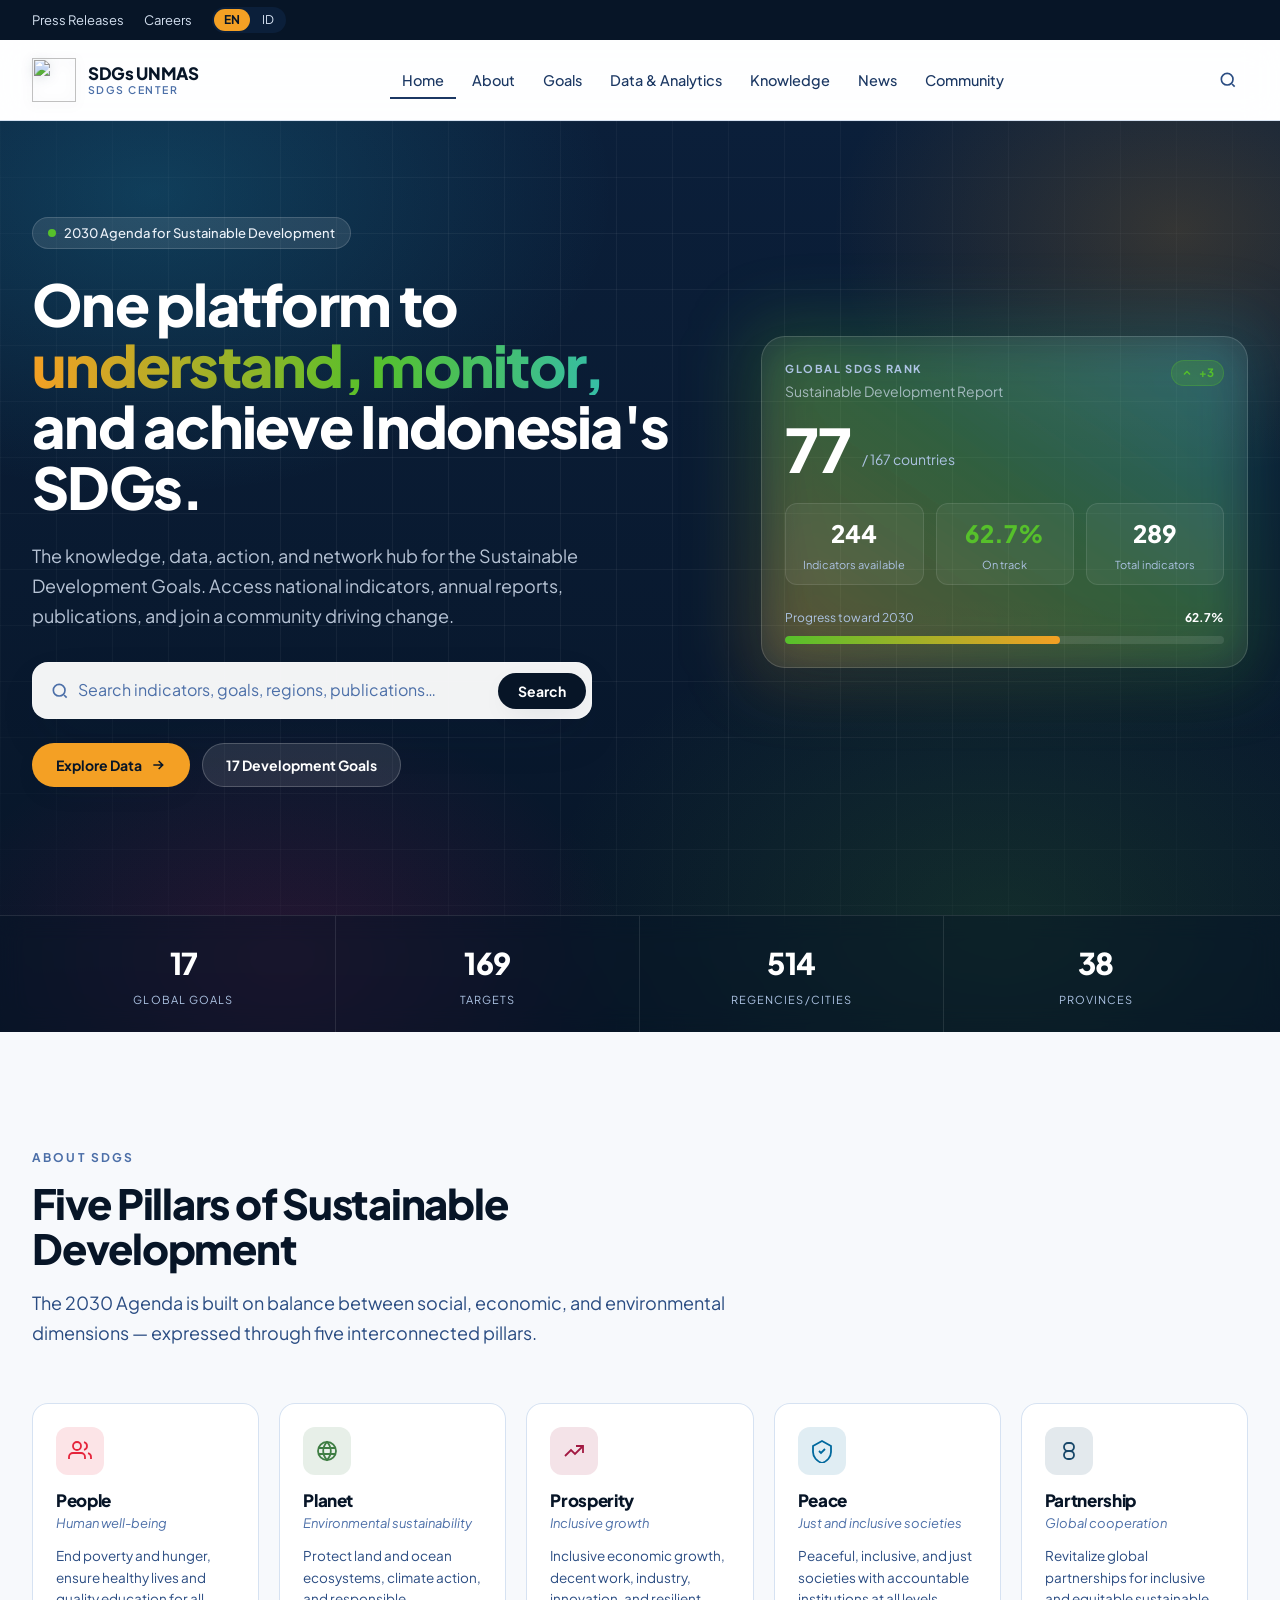
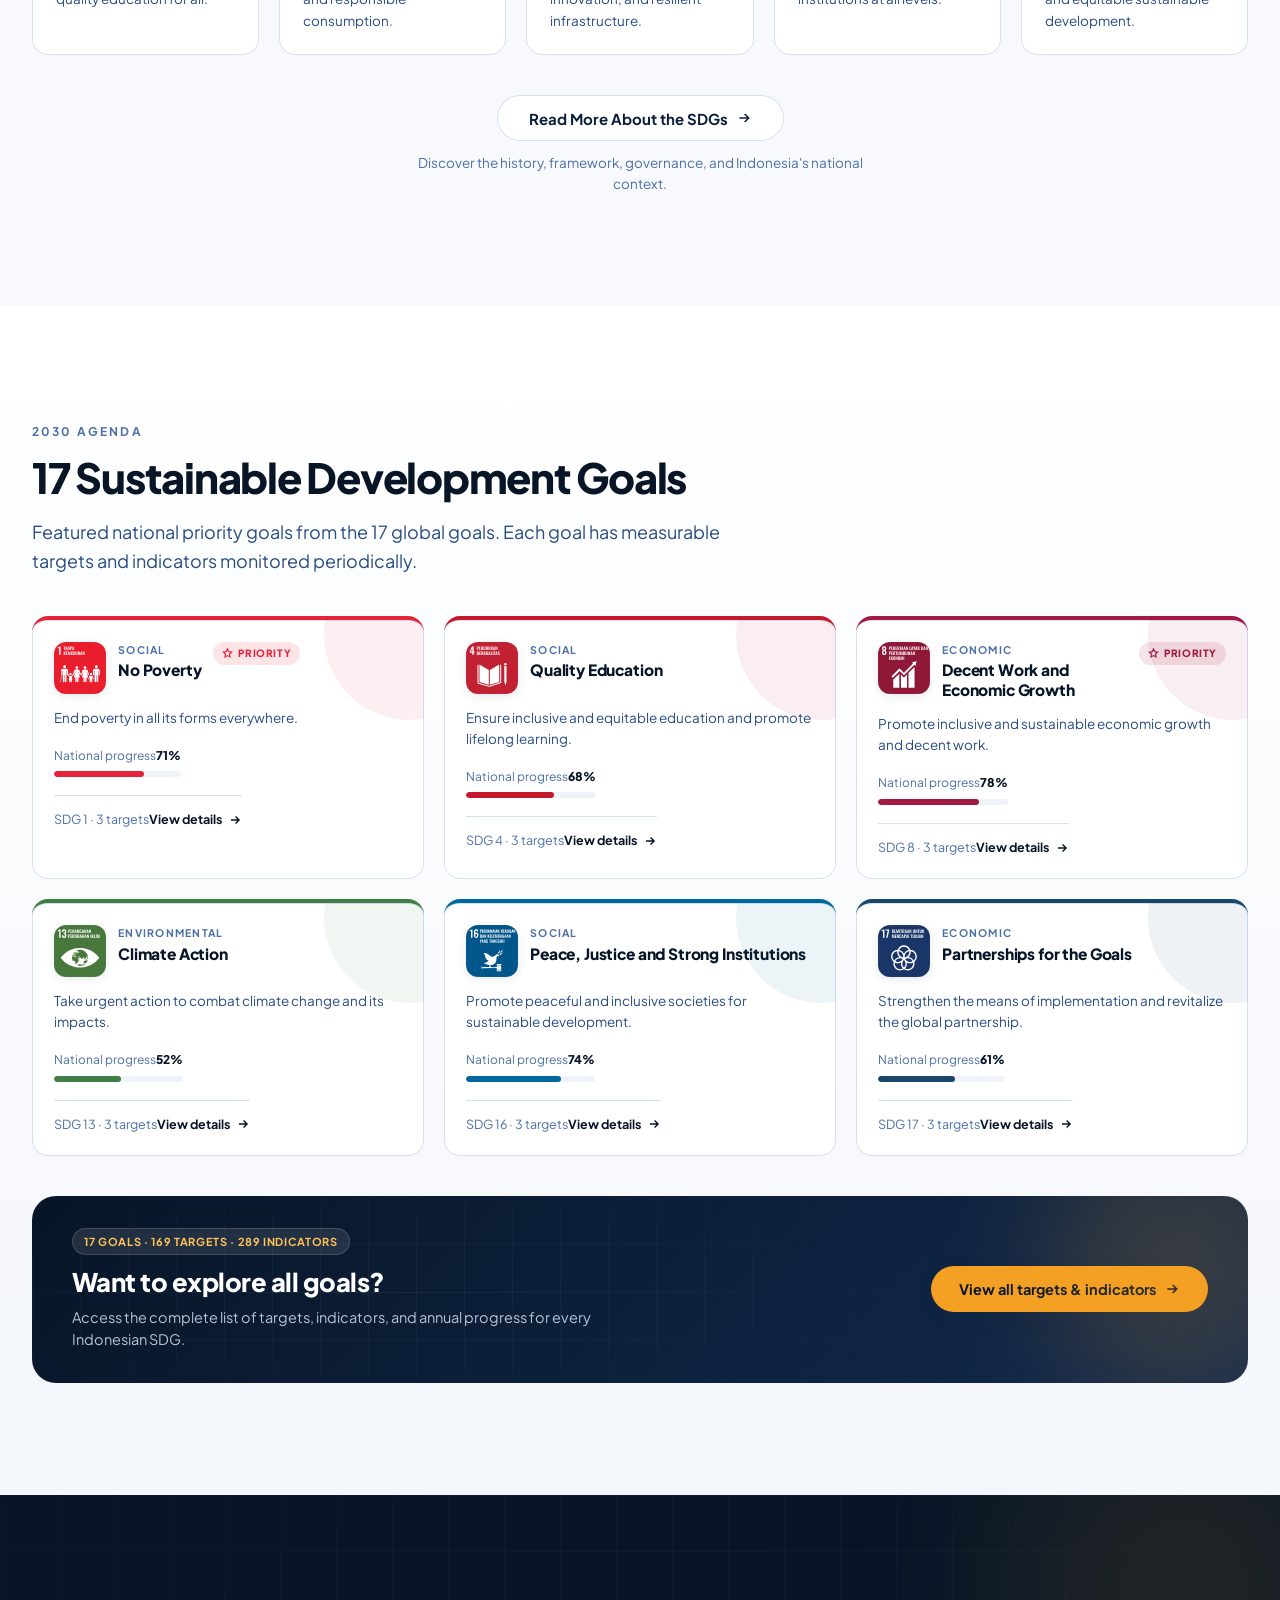
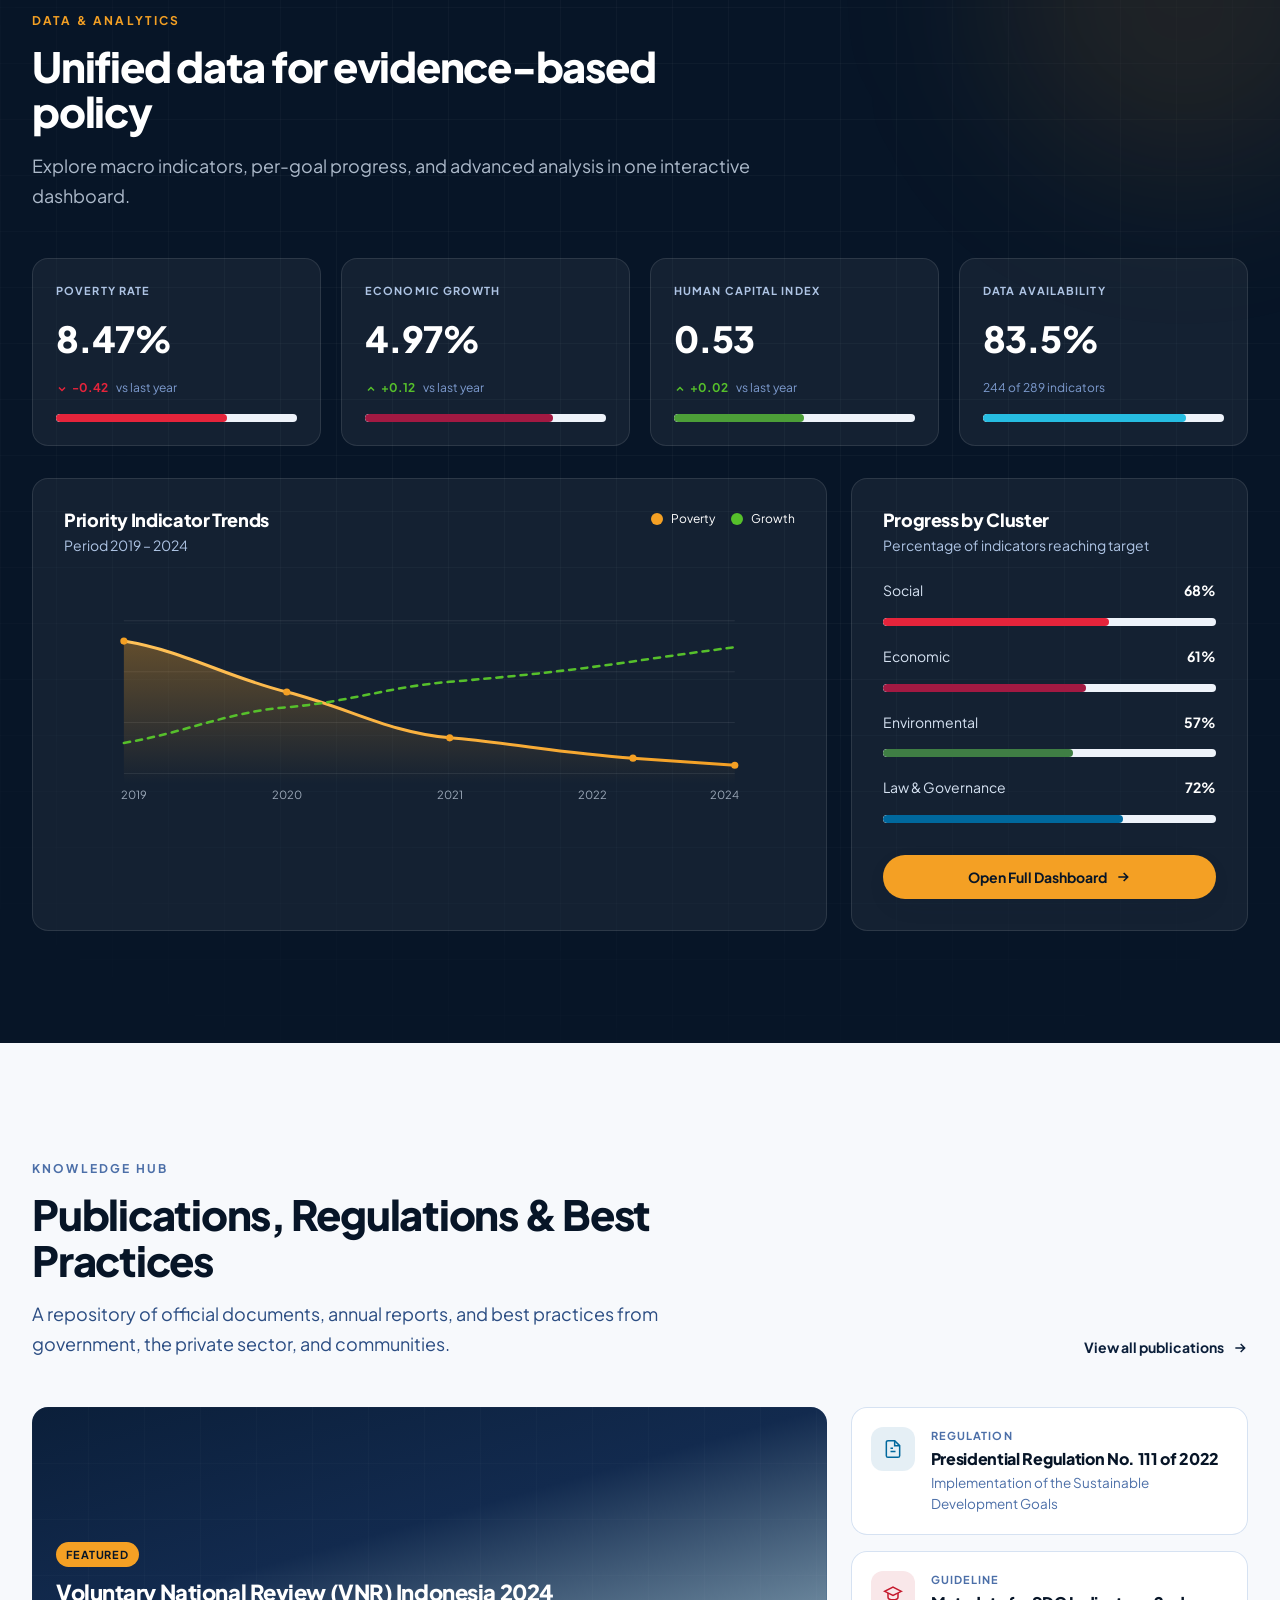
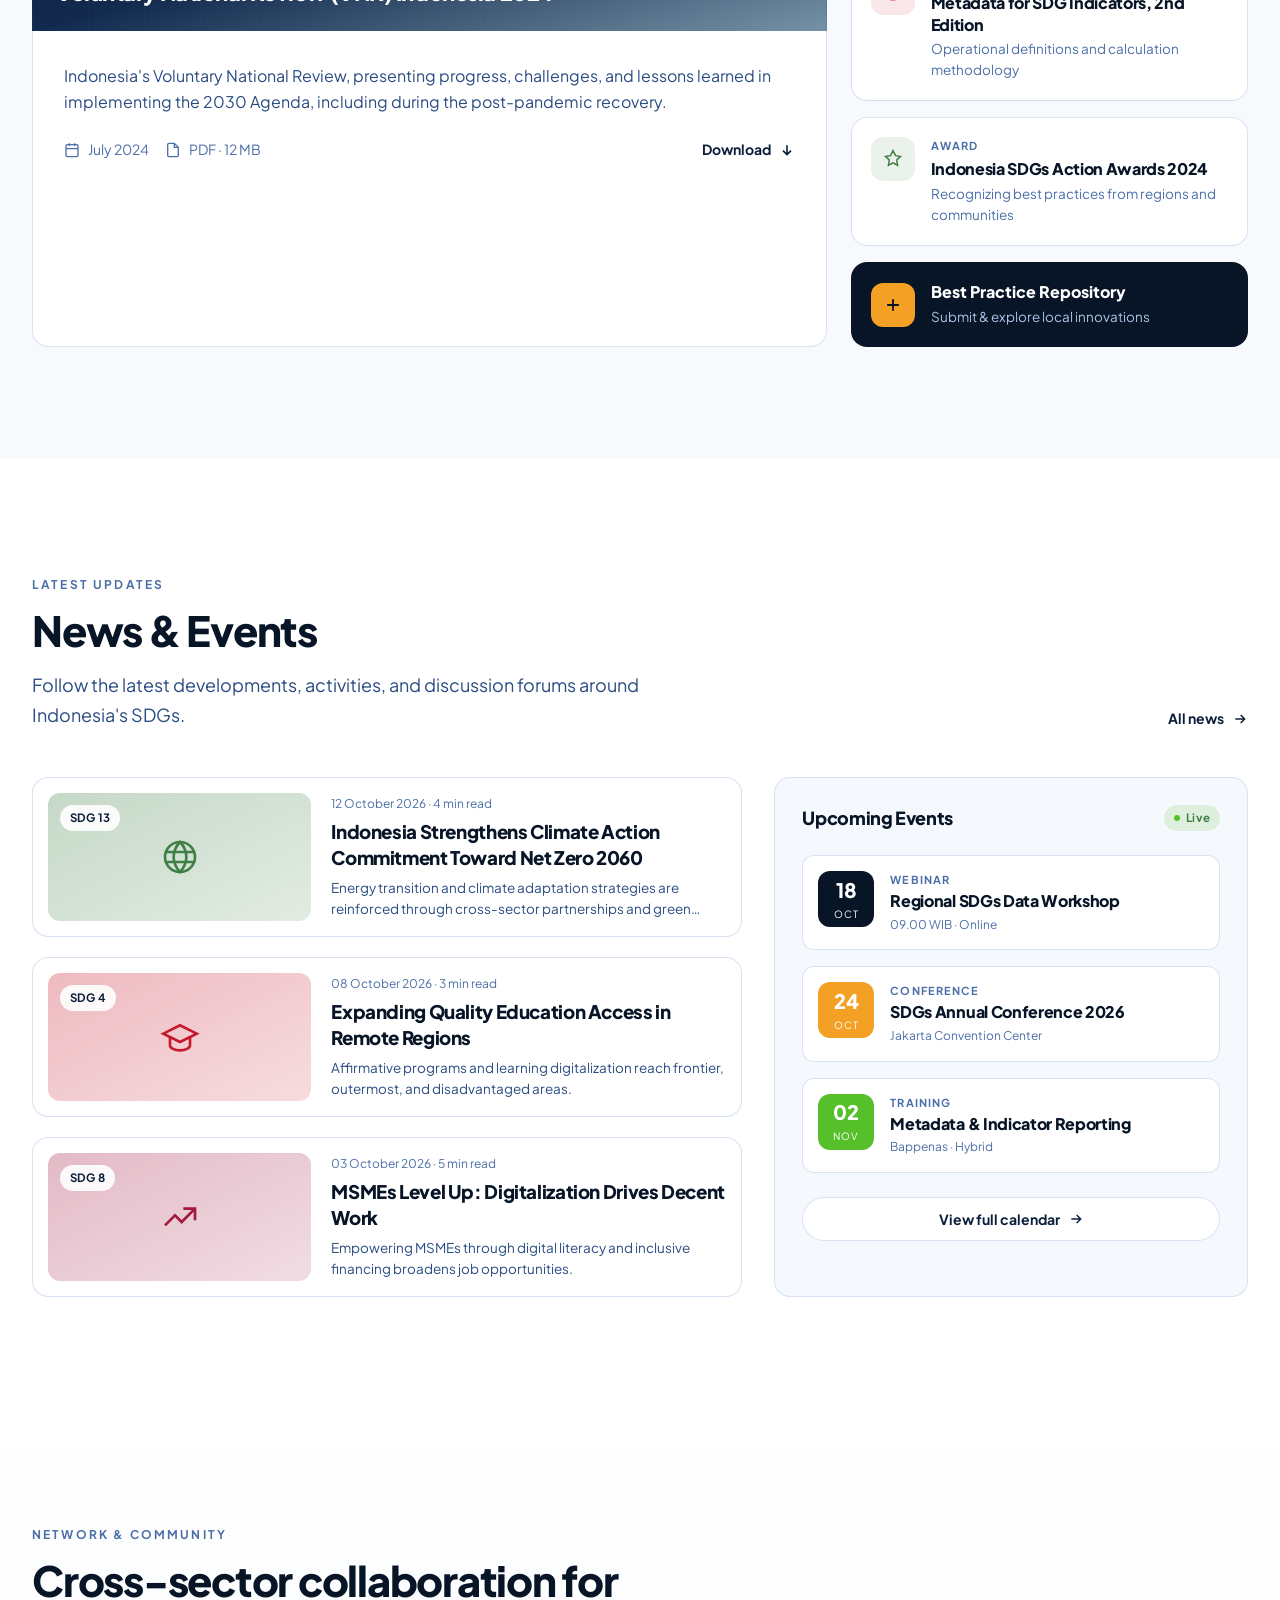
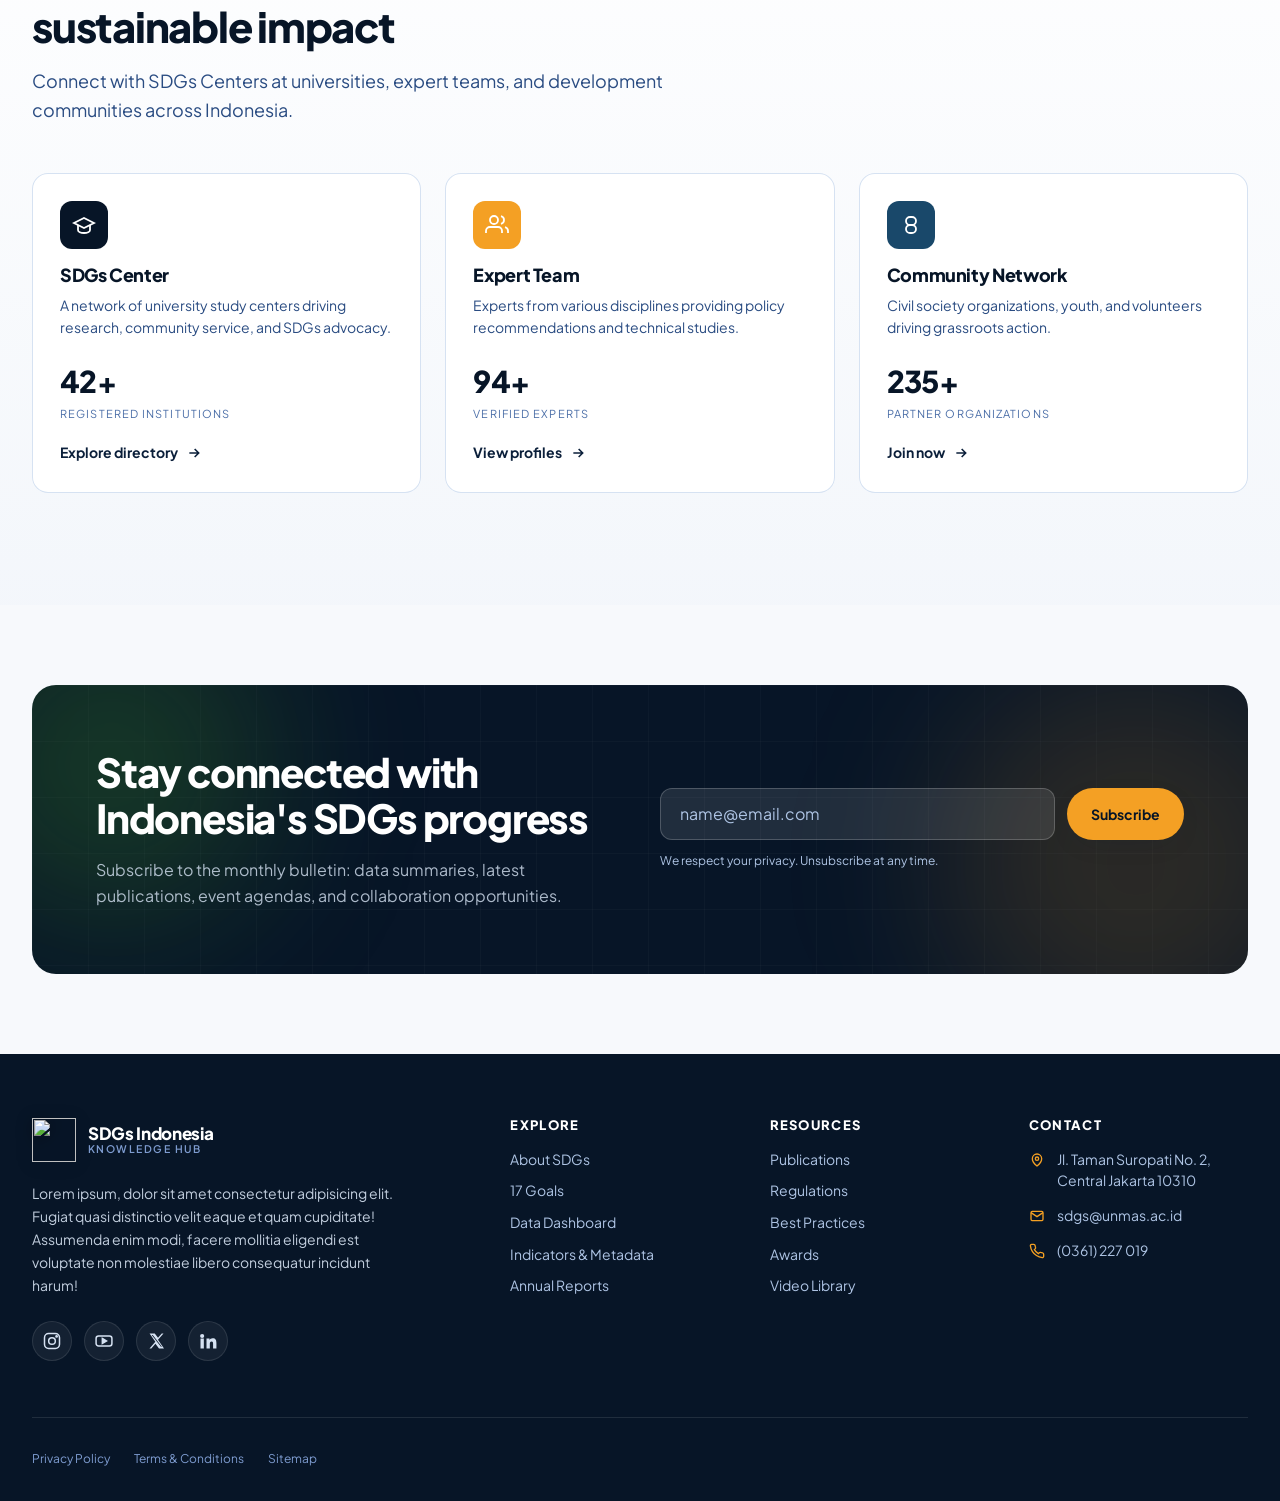
==== commit 70a17aca: "Update index.html" ====
--- a/index.html
+++ b/index.html
@@ -4,8 +4,8 @@
   <meta charset="UTF-8" />
   <meta name="viewport" content="width=device-width, initial-scale=1.0" />
   <meta name="theme-color" content="#041A0F" />
-<title>SDGs UNMAS — Sustainable Development Goals Center</title>
-<meta name="description" content="SDGs Center at Universitas Mahasaraswati Denpasar (UNMAS): data, analytics, publications, community, and action toward the 2030 Agenda." />
+  <title>SDGs UNMAS — Sustainable Development Goals Center</title>
+  <meta name="description" content="SDGs Center at Universitas Mahasaraswati Denpasar (UNMAS): data, analytics, publications, community, and action toward the 2030 Agenda." />
 
   <link rel="preconnect" href="https://fonts.googleapis.com" />
   <link rel="preconnect" href="https://fonts.gstatic.com" crossorigin />
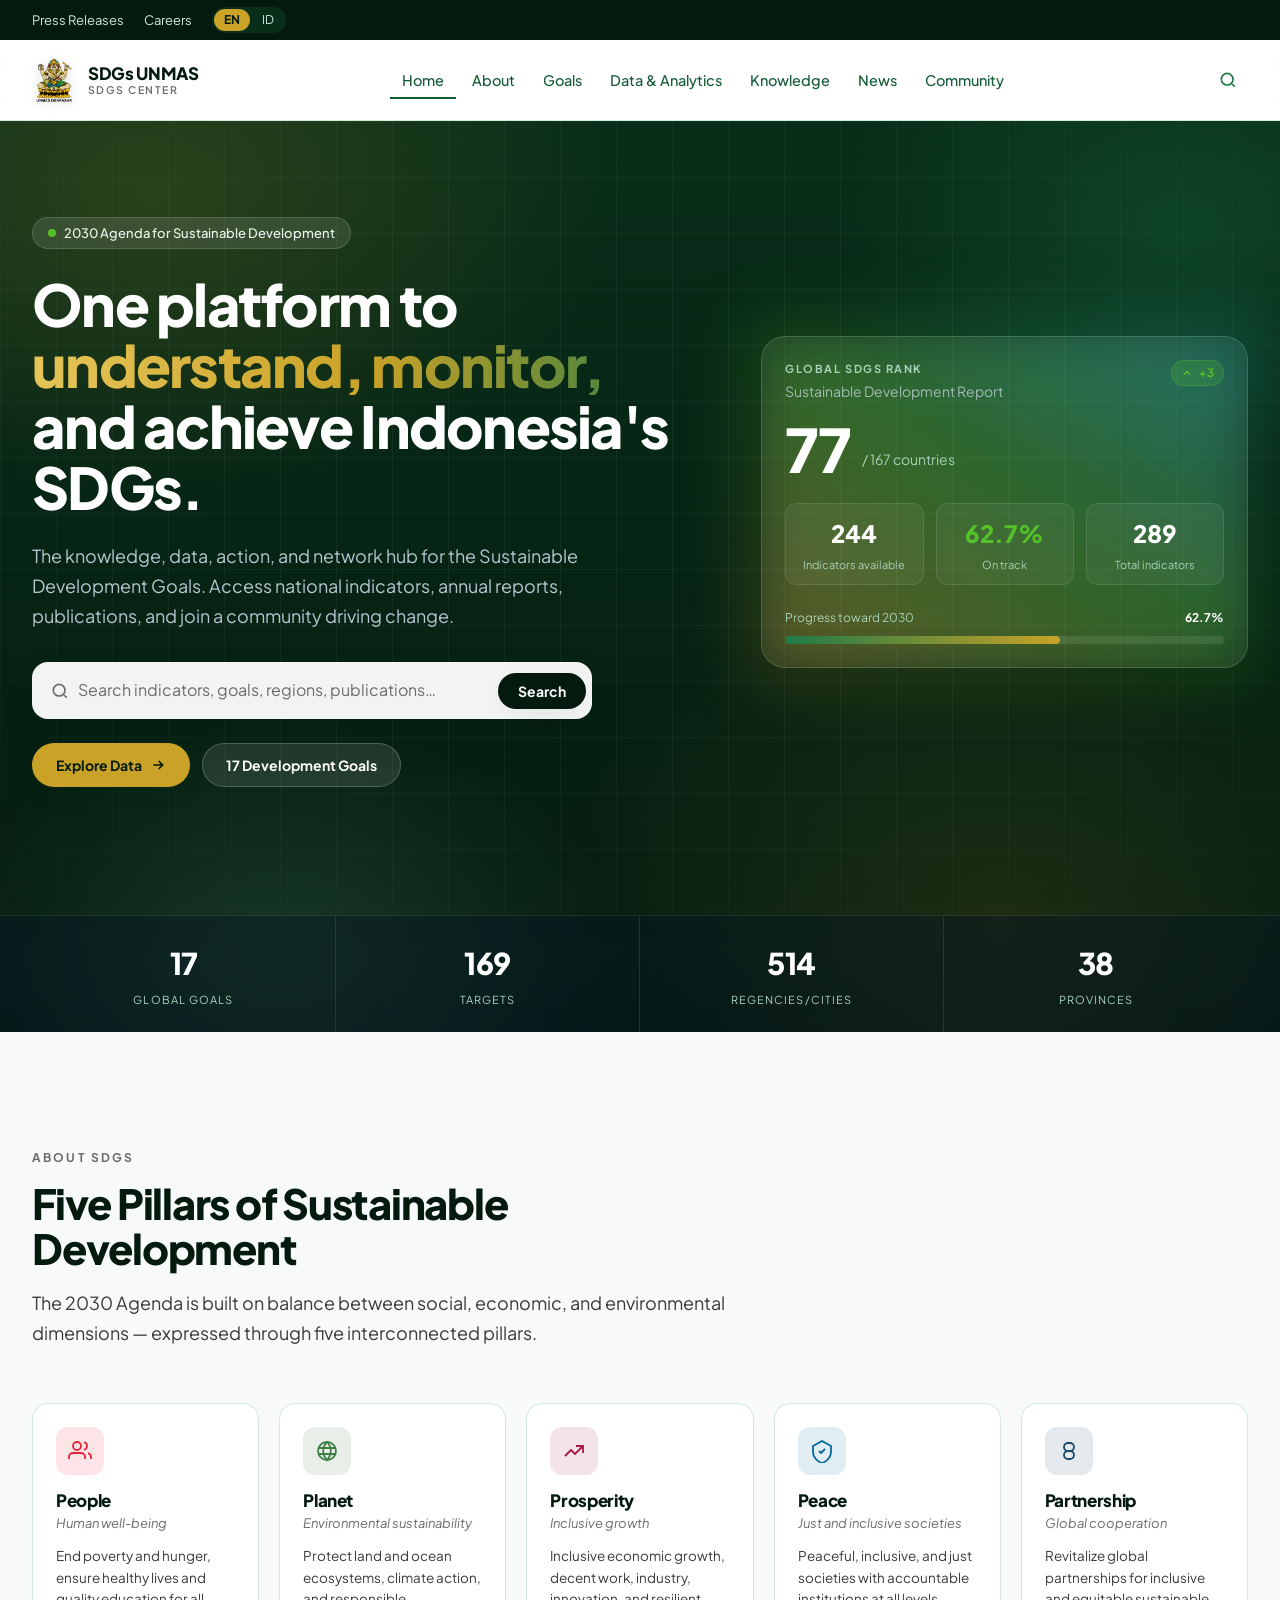
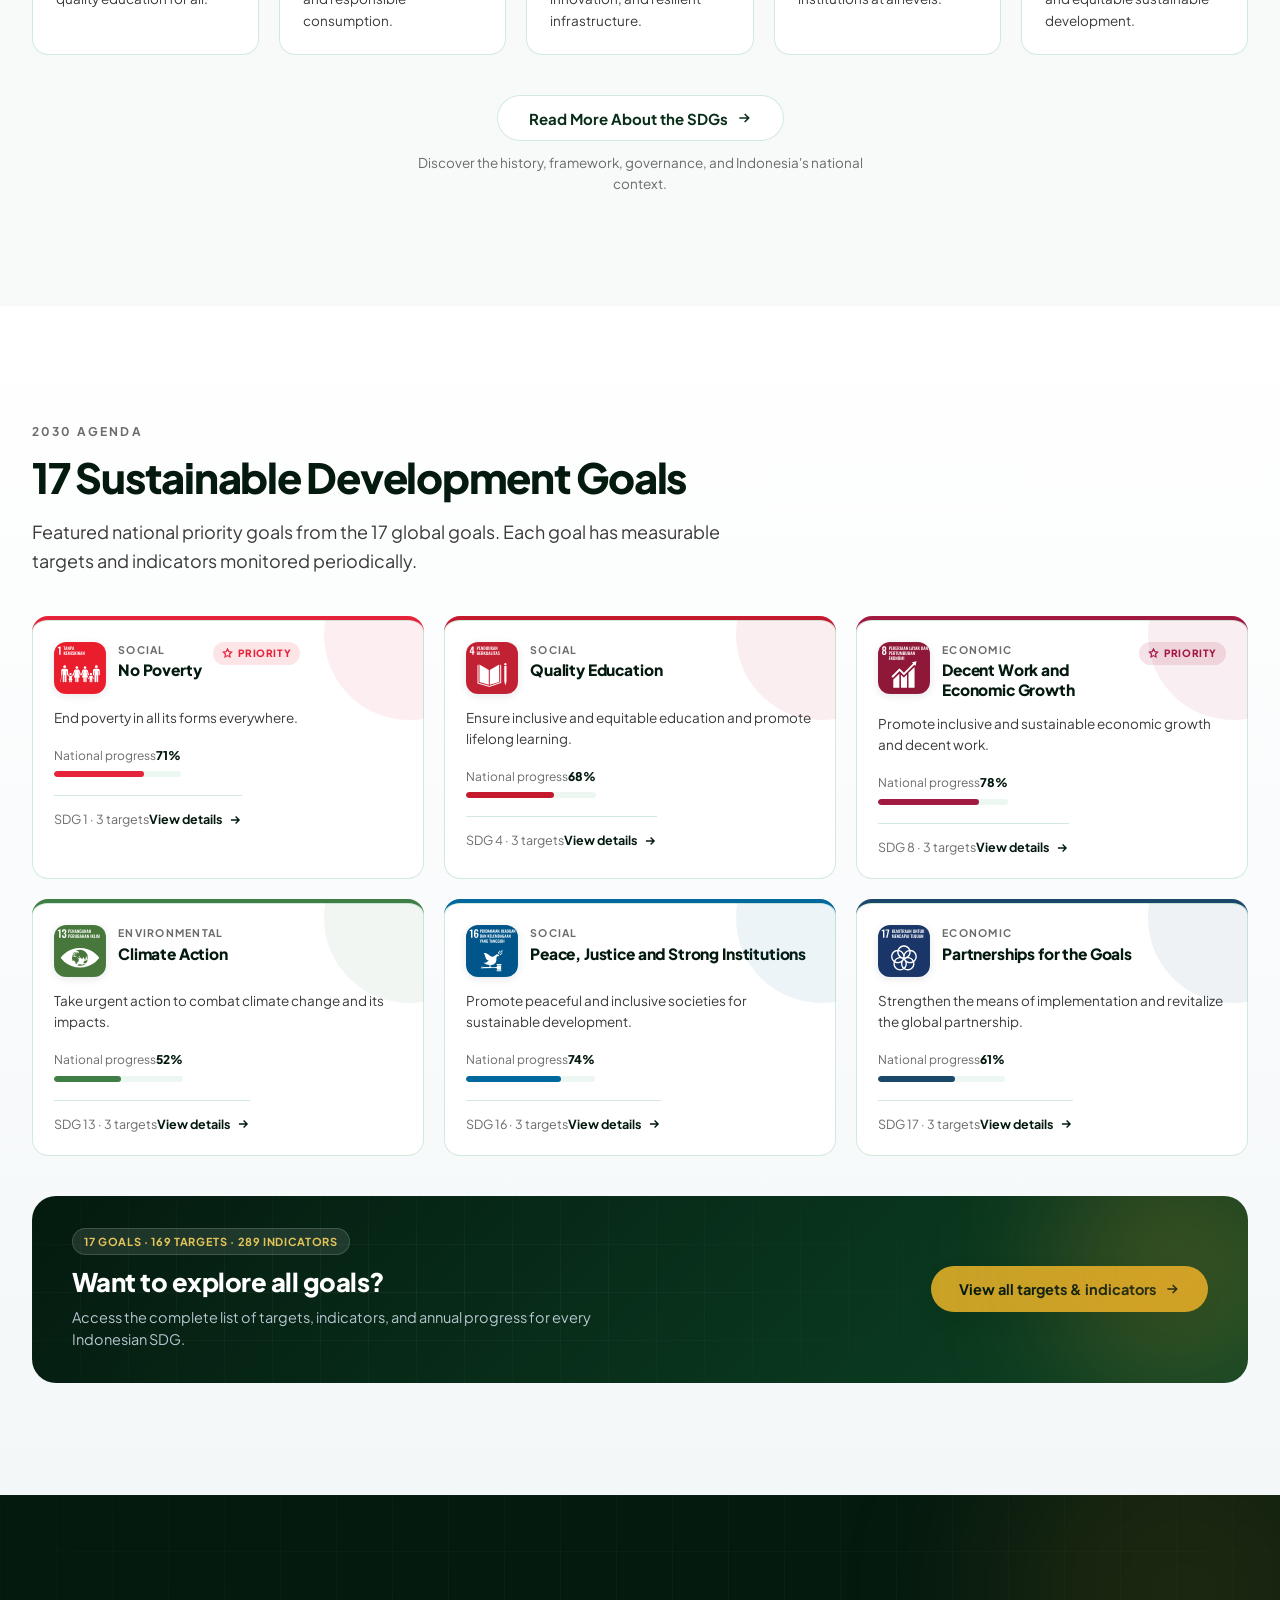
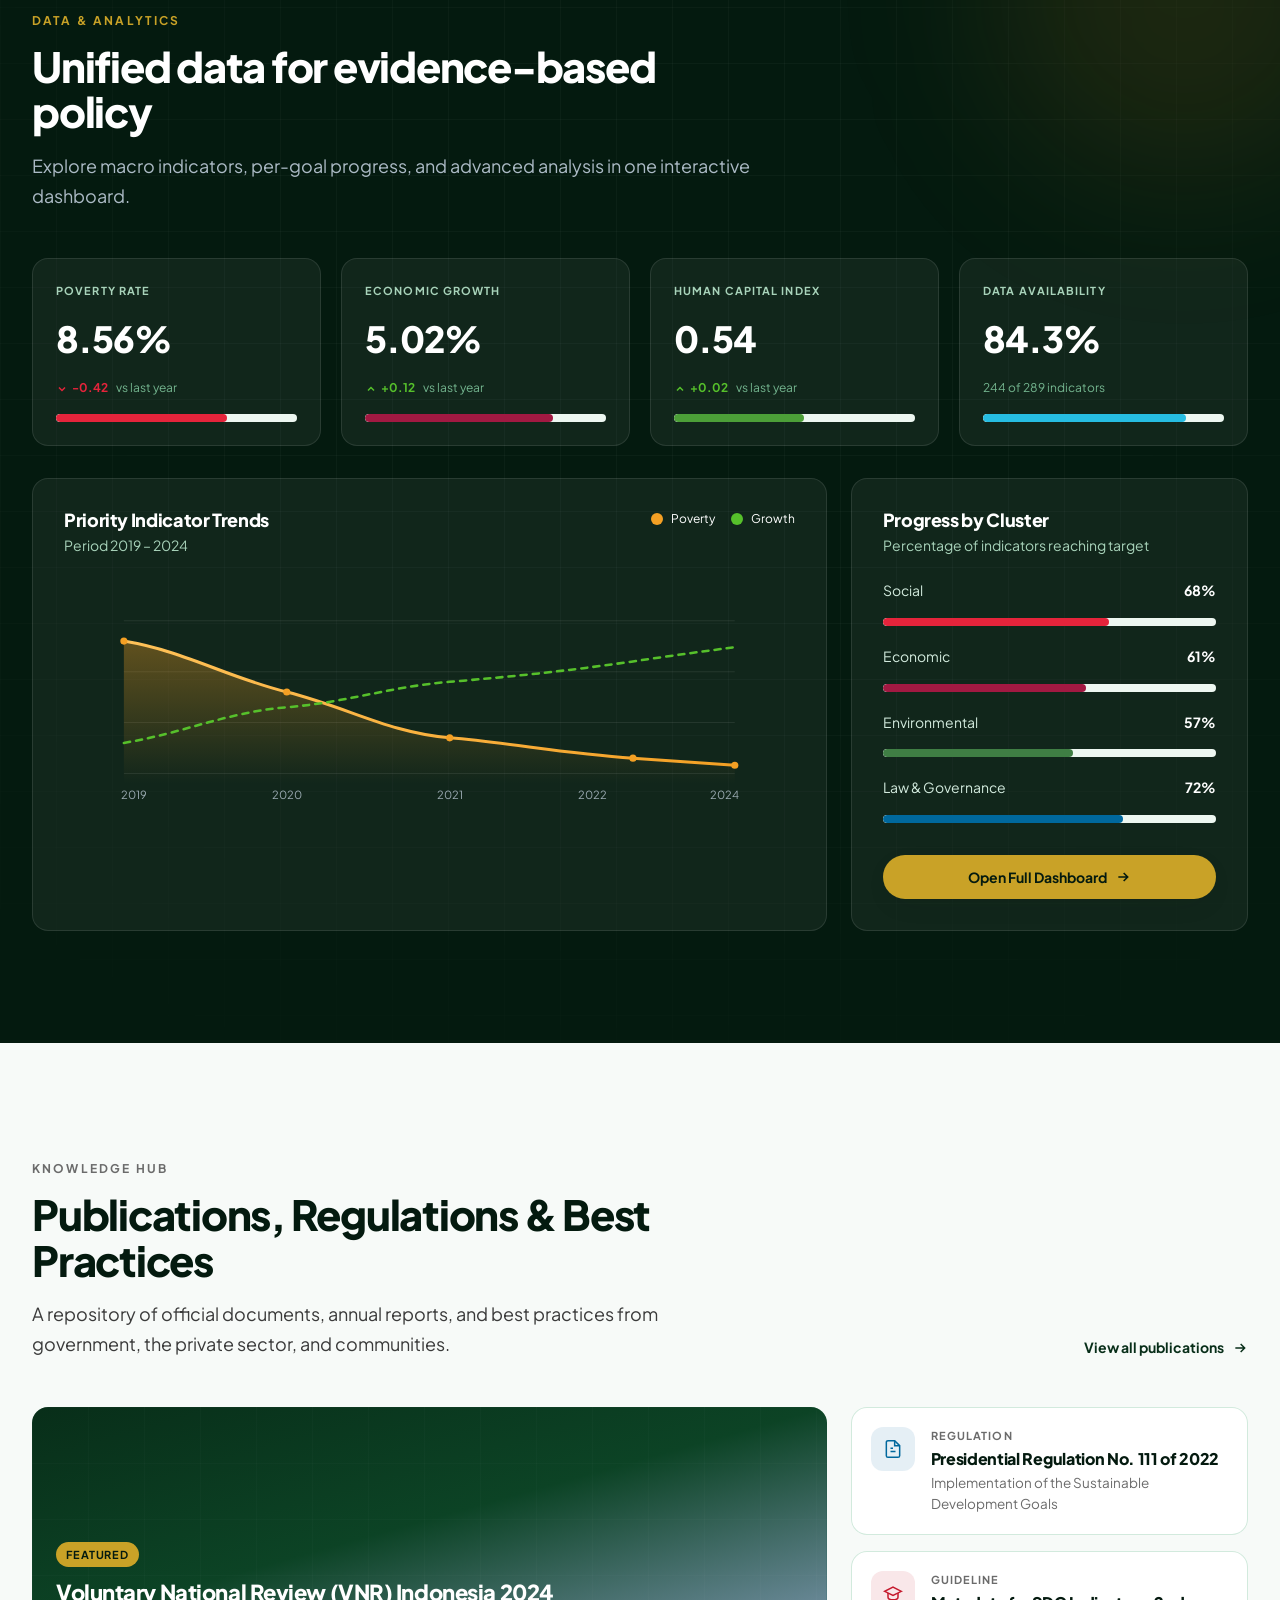
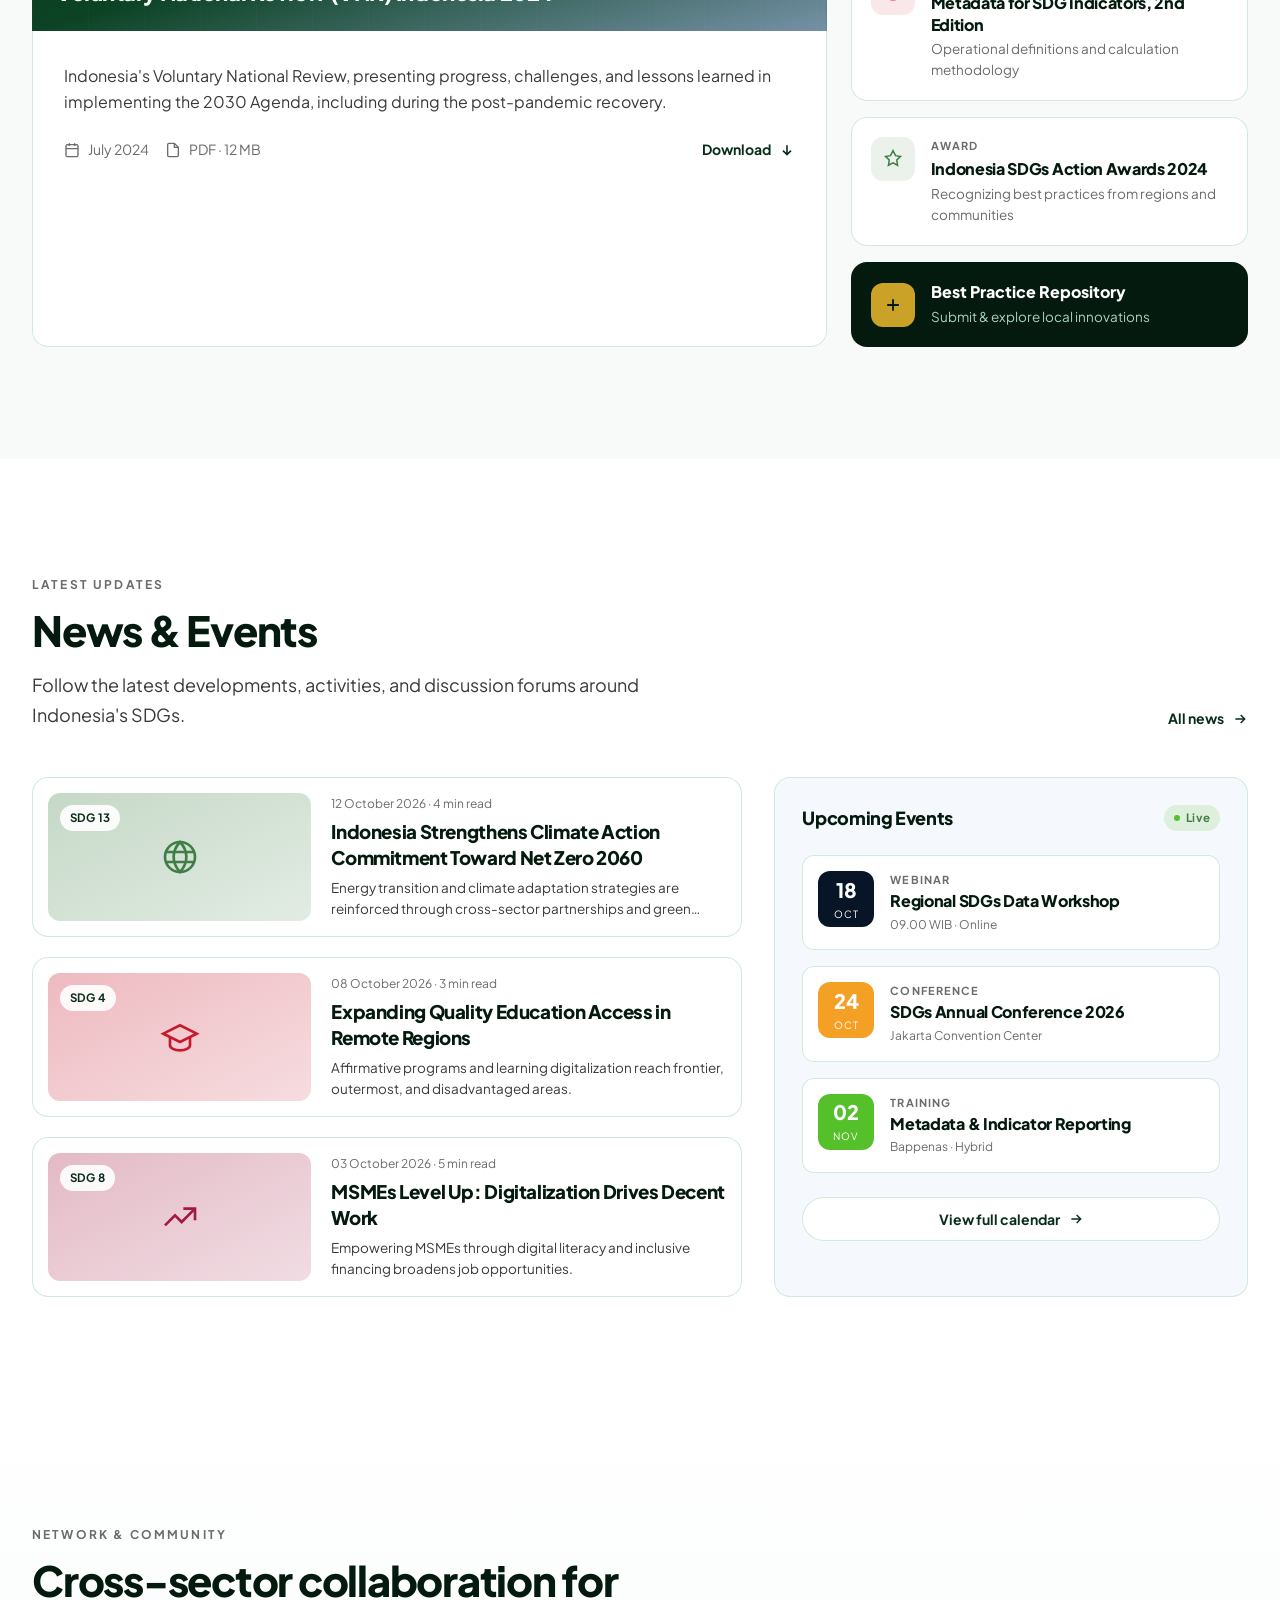
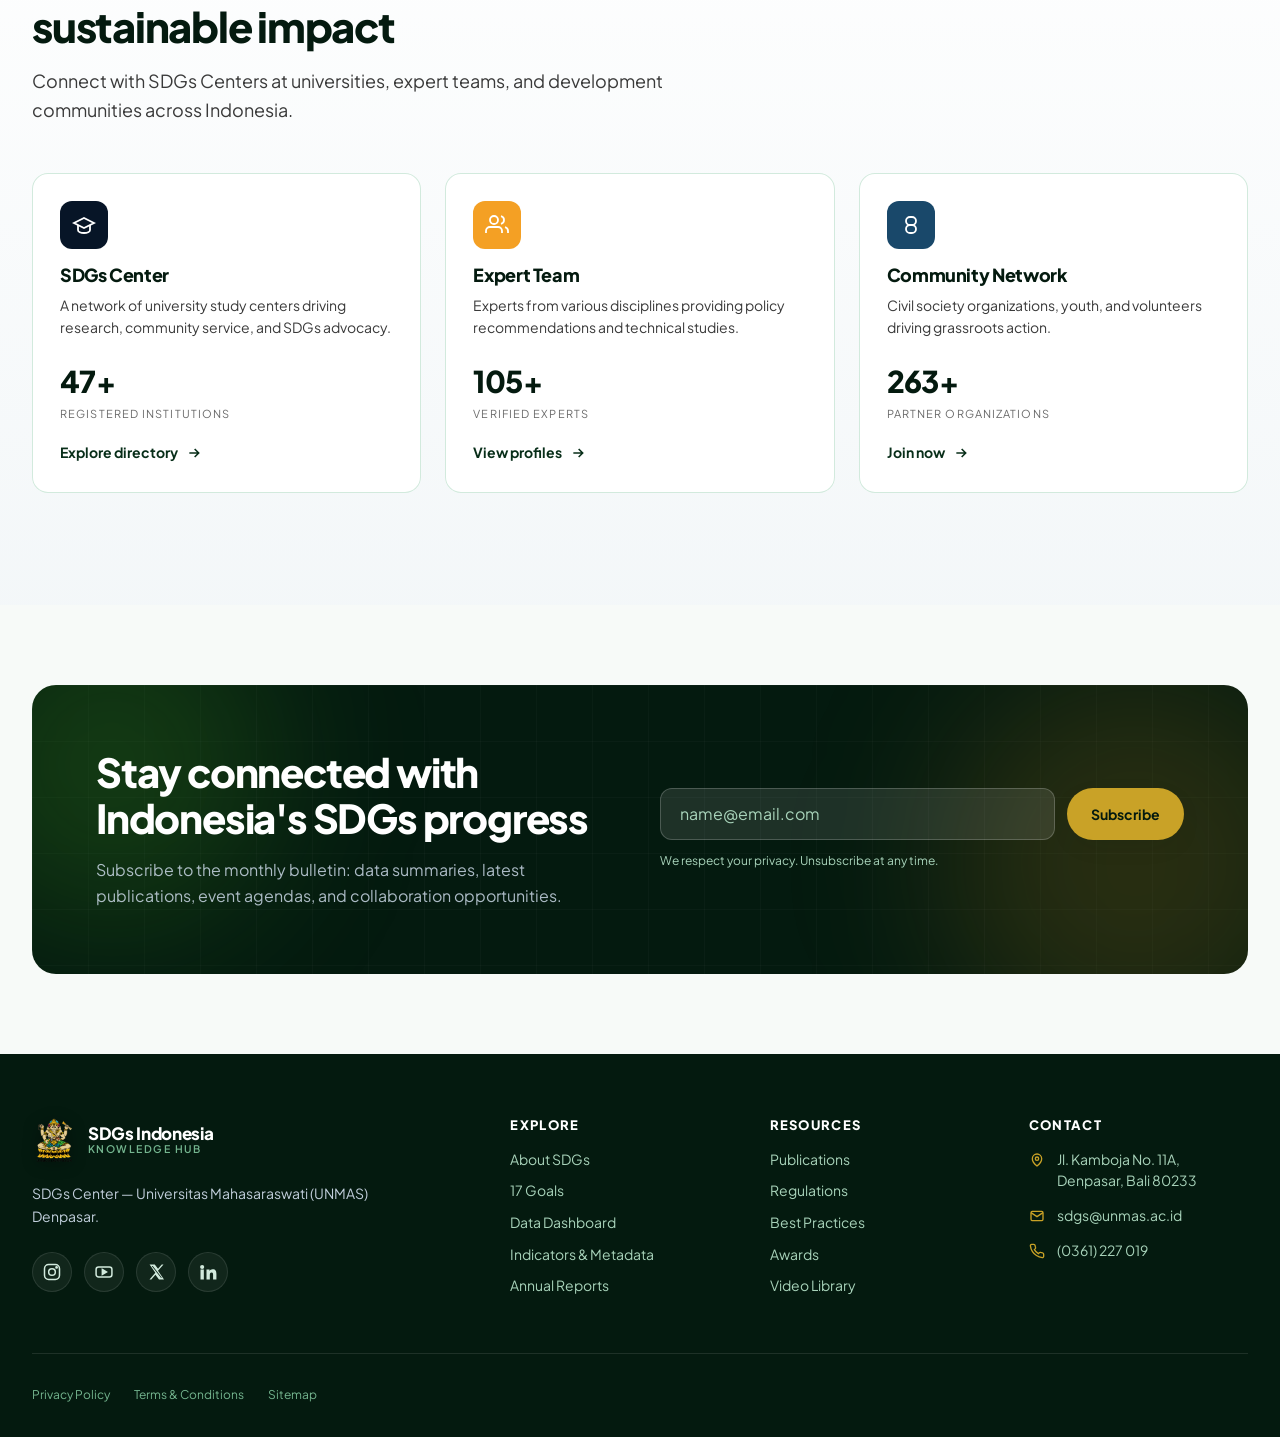
==== commit c301783d: "Add files via upload" ====
--- a/index.html
+++ b/index.html
@@ -4,8 +4,8 @@
   <meta charset="UTF-8" />
   <meta name="viewport" content="width=device-width, initial-scale=1.0" />
   <meta name="theme-color" content="#041A0F" />
-  <title>SDGs UNMAS — Sustainable Development Goals Center</title>
-  <meta name="description" content="SDGs Center at Universitas Mahasaraswati Denpasar (UNMAS): data, analytics, publications, community, and action toward the 2030 Agenda." />
+<title>SDGs UNMAS — Sustainable Development Goals Center</title>
+<meta name="description" content="SDGs Center at Universitas Mahasaraswati Denpasar (UNMAS): data, analytics, publications, community, and action toward the 2030 Agenda." />
 
   <link rel="preconnect" href="https://fonts.googleapis.com" />
   <link rel="preconnect" href="https://fonts.gstatic.com" crossorigin />
@@ -487,7 +487,7 @@
               A repository of official documents, annual reports, and best practices from government, the private sector, and communities.
             </p>
           </div>
-          <a href="#" class="link-arrow">
+          <a href="knowledge.html" class="link-arrow">
             <span data-i18n="hub.link.all">View all publications</span>
             <svg viewBox="0 0 24 24" fill="none" stroke="currentColor" stroke-width="2.2"><path d="M5 12h14M13 6l6 6-6 6"/></svg>
           </a>
@@ -582,7 +582,7 @@
               Follow the latest developments, activities, and discussion forums around Indonesia's SDGs.
             </p>
           </div>
-          <a href="#" class="link-arrow">
+          <a href="news.html" class="link-arrow">
             <span data-i18n="news.link.all">All news</span>
             <svg viewBox="0 0 24 24" fill="none" stroke="currentColor" stroke-width="2.2"><path d="M5 12h14M13 6l6 6-6 6"/></svg>
           </a>
@@ -919,4 +919,4 @@
 
   <script src="script.js" defer></script>
 </body>
-</html>
+</html>
--- a/style.css
+++ b/style.css
@@ -3,24 +3,31 @@
    ═══════════════════════════════════════════════════════════════ */
 
 /* ───────────── 1. Tokens ───────────── */
+/* ───────────── 1. Tokens ───────────── */
 :root {
-  /* Colors — Navy */
-  --navy-50:  #EEF3FA;
-  --navy-100: #D6E2F2;
-  --navy-200: #AEC4E4;
-  --navy-300: #7E9CD0;
-  --navy-400: #4C6FA8;
-  --navy-500: #2A4C82;
-  --navy-600: #1B3763;
-  --navy-700: #122A4E;
-  --navy-800: #0B1F3A;
-  --navy-900: #071527;
-
-  /* Accent */
-  --accent:       #F4A024;
-  --accent-light: #FFC259;
-
-  /* SDG palette */
+  /* ═══ UNMAS Brand Palette ═══
+     Green · Gold · White · Black
+     (Variable names kept as --navy-* for backward-compat with existing CSS,
+      but the values are now UNMAS green + gold + black.)
+  */
+
+  /* Greens — replaces the old navy scale */
+  --navy-50:  #EDF7F1;   /* very light — subtle bg tints, table rows */
+  --navy-100: #D2EADD;   /* light — borders, dividers */
+  --navy-200: #A8D3BA;   /* soft green — muted icons, disabled states */
+  --navy-300: #74B58F;   /* mid green — secondary text on dark bg */
+  --navy-400: #3F9463;   /* green — accents, low-emphasis borders */
+  --navy-500: #1F7A48;   /* ⭐ UNMAS PRIMARY — buttons, links, mid brand */
+  --navy-600: #135C34;   /* darker green — hover states */
+  --navy-700: #0C4325;   /* deep green — dark panels, gradient ends */
+  --navy-800: #082E19;   /* very deep green — hero bg, dark sections */
+  --navy-900: #041A0F;   /* near-black green — reads as BLACK for text */
+
+  /* ⭐ UNMAS Gold (accent) — replaces the orange */
+  --accent:       #C9A227;
+  --accent-light: #E5C558;
+
+  /* SDG palette — unchanged (official UN SDG colors) */
   --sdg-1:  #E5243B;
   --sdg-3:  #4C9F38;
   --sdg-4:  #C5192D;
@@ -31,14 +38,14 @@
   --sdg-17: #19486A;
 
   /* Surfaces */
-  --bg:        #F7F9FC;
-  --surface:   #FFFFFF;
+  --bg:        #F7FAF8;         /* green-tinted off-white */
+  --surface:   #FFFFFF;         /* pure white */
   --border:    var(--navy-100);
 
-  /* Text */
-  --text:      var(--navy-800);
-  --text-muted: var(--navy-500);
-  --text-soft:  var(--navy-400);
+  /* Text — reads as black, slight green undertone */
+  --text:       #0A0A0A;         /* near-black for body text */
+  --text-muted: #3A3A3A;         /* dark grey for secondary */
+  --text-soft:  #6B6B6B;         /* mid grey for labels */
 
   /* Fonts */
   --font-sans:  'Plus Jakarta Sans', system-ui, -apple-system, sans-serif;
@@ -52,10 +59,10 @@
   --radius-2xl: 32px;
   --radius-full: 999px;
 
-  /* Shadows */
-  --shadow-sm:   0 1px 2px rgba(11,31,58,.06);
-  --shadow-soft: 0 8px 30px -12px rgba(11,31,58,.18);
-  --shadow-lift: 0 20px 50px -20px rgba(11,31,58,.35);
+  /* Shadows — green-tinted instead of navy-tinted */
+  --shadow-sm:   0 1px 2px rgba(4,26,15,.06);
+  --shadow-soft: 0 8px 30px -12px rgba(4,26,15,.18);
+  --shadow-lift: 0 20px 50px -20px rgba(4,26,15,.35);
 
   /* Layout */
   --container:  1280px;
@@ -234,7 +241,7 @@
 }
 .progress--dim { background: var(--navy-50); margin-top: 16px; }
 .progress__bar { height: 100%; border-radius: var(--radius-full); transition: width 1.2s var(--ease-out); }
-.progress__bar--gradient { background: linear-gradient(90deg, #56C02B, var(--accent)); }
+.progress__bar--gradient { background: linear-gradient(90deg, var(--navy-500), var(--accent)); }
 
 /* ───────────── 7. Top bar ───────────── */
 .topbar {
@@ -449,10 +456,10 @@
   overflow: hidden;
   color: #fff;
   background:
-    radial-gradient(60% 55% at 12% 8%,  rgba(38,189,226,.20) 0%, transparent 60%),
-    radial-gradient(45% 45% at 92% 12%, rgba(244,160,36,.18) 0%, transparent 60%),
-    radial-gradient(55% 55% at 78% 88%, rgba(76,159,56,.16) 0%, transparent 65%),
-    radial-gradient(45% 45% at 22% 92%, rgba(221,19,103,.14) 0%, transparent 60%),
+    radial-gradient(60% 55% at 12% 8%,  rgba(201,162,39,.18) 0%, transparent 60%),
+    radial-gradient(45% 45% at 92% 12%, rgba(31,122,72,.30) 0%, transparent 60%),
+    radial-gradient(55% 55% at 78% 88%, rgba(201,162,39,.12) 0%, transparent 65%),
+    radial-gradient(45% 45% at 22% 92%, rgba(116,181,143,.18) 0%, transparent 60%),
     linear-gradient(180deg, var(--navy-800) 0%, var(--navy-900) 100%);
 }
 .hero__grid-overlay {
@@ -490,7 +497,7 @@
 }
 .hero__title-gradient {
   display: block;
-  background: linear-gradient(90deg, var(--accent), #56C02B, #26BDE2);
+  background: linear-gradient(90deg, var(--accent-light), var(--accent), var(--navy-500));
   -webkit-background-clip: text;
   background-clip: text;
   color: transparent;
@@ -1750,9 +1757,9 @@
   overflow: hidden;
   color: #fff;
   background:
-    radial-gradient(55% 60% at 15% 20%, rgba(38,189,226,.18) 0%, transparent 60%),
-    radial-gradient(50% 50% at 90% 10%, rgba(244,160,36,.16) 0%, transparent 60%),
-    radial-gradient(50% 50% at 50% 100%, rgba(86,192,43,.14) 0%, transparent 65%),
+    radial-gradient(55% 60% at 15% 20%, rgba(201,162,39,.18) 0%, transparent 60%),
+    radial-gradient(50% 50% at 90% 10%, rgba(31,122,72,.28) 0%, transparent 60%),
+    radial-gradient(50% 50% at 50% 100%, rgba(116,181,143,.14) 0%, transparent 65%),
     linear-gradient(180deg, var(--navy-800) 0%, var(--navy-900) 100%);
 }
 .page-hero__grid-overlay {
@@ -1805,7 +1812,7 @@
 }
 .page-hero__title-gradient {
   display: block;
-  background: linear-gradient(90deg, var(--accent), #56C02B, #26BDE2);
+  background: linear-gradient(90deg, var(--accent-light), var(--accent), var(--navy-500));
   -webkit-background-clip: text;
   background-clip: text;
   color: transparent;
@@ -3558,3 +3565,810 @@
   gap: 10px;
   flex-shrink: 0;
 }
+
+/* ═══════════════════════════════════════════════════════════════
+   31. Knowledge Hub Page
+   ═══════════════════════════════════════════════════════════════ */
+
+.knowledge-grid {
+  margin-top: 40px;
+  display: grid;
+  gap: 16px;
+  grid-template-columns: 1fr;
+}
+@media (min-width: 640px) { .knowledge-grid { grid-template-columns: repeat(2, 1fr); } }
+@media (min-width: 1024px) { .knowledge-grid { grid-template-columns: repeat(3, 1fr); gap: 20px; } }
+
+.knowledge-card {
+  position: relative;
+  isolation: isolate;
+  overflow: hidden;
+  display: flex;
+  flex-direction: column;
+  gap: 12px;
+  padding: 22px;
+  text-align: left;
+  background: #fff;
+  border-radius: var(--radius-lg);
+  box-shadow: inset 0 0 0 1px var(--border);
+  cursor: pointer;
+  transition: transform .3s var(--ease-out), box-shadow .3s var(--ease-out);
+  border-top: 4px solid var(--k-color, var(--navy-500));
+}
+.knowledge-card::after {
+  content: '';
+  position: absolute;
+  right: -40px; top: -40px;
+  width: 120px; height: 120px;
+  border-radius: 50%;
+  background: var(--k-color, var(--navy-500));
+  opacity: .06;
+  transition: opacity .3s, transform .3s;
+  pointer-events: none;
+}
+.knowledge-card:hover { transform: translateY(-4px); box-shadow: var(--shadow-lift); }
+.knowledge-card:hover::after { opacity: .12; transform: scale(1.15); }
+
+.knowledge-card__header {
+  display: flex;
+  align-items: center;
+  justify-content: space-between;
+  gap: 12px;
+}
+.knowledge-card__icon {
+  display: grid;
+  place-items: center;
+  width: 40px; height: 40px;
+  border-radius: var(--radius);
+  background: color-mix(in srgb, var(--k-color) 12%, transparent);
+  color: var(--k-color);
+  flex-shrink: 0;
+}
+.knowledge-card__icon svg { width: 20px; height: 20px; }
+.knowledge-card__type {
+  font-size: 10px;
+  text-transform: uppercase;
+  letter-spacing: .12em;
+  font-weight: 800;
+  padding: 4px 10px;
+  border-radius: var(--radius-full);
+  background: color-mix(in srgb, var(--k-color) 12%, transparent);
+  color: var(--k-color);
+  white-space: nowrap;
+}
+
+.knowledge-card__title {
+  font-size: 15.5px;
+  font-weight: 800;
+  color: var(--navy-900);
+  line-height: 1.35;
+  letter-spacing: -.01em;
+  display: -webkit-box;
+  -webkit-line-clamp: 3;
+  -webkit-box-orient: vertical;
+  overflow: hidden;
+}
+.knowledge-card__desc {
+  font-size: 13.5px;
+  color: var(--text-muted);
+  line-height: 1.55;
+  display: -webkit-box;
+  -webkit-line-clamp: 2;
+  -webkit-box-orient: vertical;
+  overflow: hidden;
+}
+.knowledge-card__meta {
+  margin-top: auto;
+  padding-top: 14px;
+  border-top: 1px solid var(--border);
+  display: flex;
+  align-items: center;
+  gap: 8px;
+  font-size: 12px;
+  color: var(--text-soft);
+  font-weight: 600;
+}
+.knowledge-card__meta-arrow {
+  margin-left: auto;
+  color: var(--k-color, var(--navy-500));
+  transition: transform .25s var(--ease-out);
+}
+.knowledge-card__meta-arrow svg { width: 14px; height: 14px; }
+.knowledge-card:hover .knowledge-card__meta-arrow { transform: translateX(4px); }
+
+/* ═══════════════════════════════════════════════════════════════
+   Knowledge Modal
+   ═══════════════════════════════════════════════════════════════ */
+.knowledge-modal {
+  position: fixed;
+  inset: 0;
+  z-index: 90;
+  display: grid;
+  place-items: center;
+  padding: 16px;
+}
+.knowledge-modal[hidden] { display: none; }
+
+.knowledge-modal__backdrop {
+  position: absolute;
+  inset: 0;
+  background: rgba(4,26,15,.65);
+  backdrop-filter: blur(6px);
+  -webkit-backdrop-filter: blur(6px);
+  animation: fadeIn .2s var(--ease-out);
+}
+
+.knowledge-modal__panel {
+  position: relative;
+  width: 100%;
+  max-width: 620px;
+  max-height: calc(100vh - 32px);
+  background: #fff;
+  border-radius: var(--radius-xl);
+  box-shadow: var(--shadow-lift);
+  overflow: hidden;
+  display: flex;
+  flex-direction: column;
+  animation: modalIn .32s var(--ease-out);
+}
+
+.knowledge-modal__close {
+  position: absolute;
+  top: 16px; right: 16px;
+  z-index: 2;
+  display: grid;
+  place-items: center;
+  width: 36px; height: 36px;
+  border-radius: 50%;
+  color: #fff;
+  background: rgba(255,255,255,.15);
+  backdrop-filter: blur(8px);
+  box-shadow: inset 0 0 0 1px rgba(255,255,255,.2);
+  transition: background-color .2s, transform .2s;
+}
+.knowledge-modal__close svg { width: 18px; height: 18px; }
+.knowledge-modal__close:hover { background: rgba(255,255,255,.28); transform: rotate(90deg); }
+
+.knowledge-modal__header {
+  position: relative;
+  display: flex;
+  align-items: center;
+  gap: 16px;
+  padding: 28px 24px;
+  background: var(--k-color, var(--navy-800));
+  color: #fff;
+  overflow: hidden;
+  padding-right: 64px;
+}
+.knowledge-modal__header::after {
+  content: '';
+  position: absolute;
+  right: -40px; bottom: -40px;
+  width: 180px; height: 180px;
+  border-radius: 50%;
+  background: rgba(255,255,255,.08);
+  pointer-events: none;
+}
+.knowledge-modal__icon {
+  position: relative;
+  display: grid;
+  place-items: center;
+  width: 56px; height: 56px;
+  border-radius: var(--radius);
+  background: rgba(255,255,255,.18);
+  box-shadow: inset 0 0 0 1px rgba(255,255,255,.25);
+  flex-shrink: 0;
+}
+.knowledge-modal__icon svg { width: 26px; height: 26px; }
+
+.knowledge-modal__heading { min-width: 0; }
+.knowledge-modal__type {
+  font-size: 11px;
+  text-transform: uppercase;
+  letter-spacing: .14em;
+  font-weight: 800;
+  opacity: .85;
+}
+.knowledge-modal__title {
+  margin-top: 4px;
+  font-size: clamp(1.1rem, 2.4vw, 1.35rem);
+  font-weight: 800;
+  line-height: 1.2;
+  letter-spacing: -.02em;
+}
+
+.knowledge-modal__body {
+  padding: 24px;
+  overflow-y: auto;
+  flex: 1;
+}
+.knowledge-modal__desc {
+  color: var(--text-muted);
+  font-size: 15px;
+  line-height: 1.7;
+}
+
+.knowledge-modal__meta {
+  margin-top: 20px;
+  display: grid;
+  grid-template-columns: repeat(2, 1fr);
+  gap: 10px;
+}
+.knowledge-modal__meta > div {
+  padding: 12px 14px;
+  background: var(--navy-50);
+  border-radius: var(--radius);
+}
+.knowledge-modal__meta dt {
+  font-size: 10.5px;
+  text-transform: uppercase;
+  letter-spacing: .1em;
+  font-weight: 800;
+  color: var(--text-soft);
+}
+.knowledge-modal__meta dd {
+  margin-top: 4px;
+  font-size: 14px;
+  font-weight: 700;
+  color: var(--navy-900);
+}
+
+.knowledge-modal__footer {
+  padding: 16px 24px 24px;
+  border-top: 1px solid var(--border);
+  background: #fff;
+  display: grid;
+  grid-template-columns: 1fr 1fr;
+  gap: 10px;
+}
+@media (max-width: 480px) {
+  .knowledge-modal__footer { grid-template-columns: 1fr; }
+}
+
+/* ═══════════════════════════════════════════════════════════════
+   32. News & Events Page
+   ═══════════════════════════════════════════════════════════════ */
+
+.news-page-grid {
+  margin-top: 40px;
+  display: grid;
+  gap: 16px;
+  grid-template-columns: 1fr;
+}
+@media (min-width: 640px) { .news-page-grid { grid-template-columns: repeat(2, 1fr); } }
+@media (min-width: 1024px) { .news-page-grid { grid-template-columns: repeat(3, 1fr); gap: 20px; } }
+
+.news-page-card {
+  position: relative;
+  isolation: isolate;
+  overflow: hidden;
+  display: flex;
+  flex-direction: column;
+  gap: 12px;
+  padding: 22px;
+  text-align: left;
+  background: #fff;
+  border-radius: var(--radius-lg);
+  box-shadow: inset 0 0 0 1px var(--border);
+  cursor: pointer;
+  transition: transform .3s var(--ease-out), box-shadow .3s var(--ease-out);
+  border-top: 4px solid var(--n-color, var(--navy-500));
+}
+.news-page-card::after {
+  content: '';
+  position: absolute;
+  right: -40px; top: -40px;
+  width: 120px; height: 120px;
+  border-radius: 50%;
+  background: var(--n-color, var(--navy-500));
+  opacity: .06;
+  transition: opacity .3s, transform .3s;
+  pointer-events: none;
+}
+.news-page-card:hover { transform: translateY(-4px); box-shadow: var(--shadow-lift); }
+.news-page-card:hover::after { opacity: .12; transform: scale(1.15); }
+
+.news-page-card__header {
+  display: flex;
+  align-items: center;
+  justify-content: space-between;
+  gap: 12px;
+}
+.news-page-card__icon {
+  display: grid;
+  place-items: center;
+  width: 40px; height: 40px;
+  border-radius: var(--radius);
+  background: color-mix(in srgb, var(--n-color) 12%, transparent);
+  color: var(--n-color);
+  flex-shrink: 0;
+}
+.news-page-card__icon svg { width: 20px; height: 20px; }
+.news-page-card__type {
+  font-size: 10px;
+  text-transform: uppercase;
+  letter-spacing: .12em;
+  font-weight: 800;
+  padding: 4px 10px;
+  border-radius: var(--radius-full);
+  background: color-mix(in srgb, var(--n-color) 12%, transparent);
+  color: var(--n-color);
+  white-space: nowrap;
+}
+.news-page-card__date {
+  display: flex;
+  align-items: center;
+  gap: 6px;
+  font-size: 12px;
+  color: var(--text-soft);
+  font-weight: 700;
+  letter-spacing: .02em;
+}
+.news-page-card__date svg { width: 13px; height: 13px; }
+
+.news-page-card__title {
+  font-size: 15.5px;
+  font-weight: 800;
+  color: var(--navy-900);
+  line-height: 1.35;
+  letter-spacing: -.01em;
+  display: -webkit-box;
+  -webkit-line-clamp: 3;
+  -webkit-box-orient: vertical;
+  overflow: hidden;
+}
+.news-page-card__desc {
+  font-size: 13.5px;
+  color: var(--text-muted);
+  line-height: 1.55;
+  display: -webkit-box;
+  -webkit-line-clamp: 2;
+  -webkit-box-orient: vertical;
+  overflow: hidden;
+}
+.news-page-card__meta {
+  margin-top: auto;
+  padding-top: 14px;
+  border-top: 1px solid var(--border);
+  display: flex;
+  align-items: center;
+  gap: 8px;
+  font-size: 12px;
+  color: var(--text-soft);
+  font-weight: 600;
+}
+.news-page-card__meta-arrow {
+  margin-left: auto;
+  color: var(--n-color, var(--navy-500));
+  transition: transform .25s var(--ease-out);
+}
+.news-page-card__meta-arrow svg { width: 14px; height: 14px; }
+.news-page-card:hover .news-page-card__meta-arrow { transform: translateX(4px); }
+
+/* ═══════════════════════════════════════════════════════════════
+   News Modal
+   ═══════════════════════════════════════════════════════════════ */
+.news-modal {
+  position: fixed;
+  inset: 0;
+  z-index: 90;
+  display: grid;
+  place-items: center;
+  padding: 16px;
+}
+.news-modal[hidden] { display: none; }
+
+.news-modal__backdrop {
+  position: absolute;
+  inset: 0;
+  background: rgba(4,26,15,.65);
+  backdrop-filter: blur(6px);
+  -webkit-backdrop-filter: blur(6px);
+  animation: fadeIn .2s var(--ease-out);
+}
+
+.news-modal__panel {
+  position: relative;
+  width: 100%;
+  max-width: 640px;
+  max-height: calc(100vh - 32px);
+  background: #fff;
+  border-radius: var(--radius-xl);
+  box-shadow: var(--shadow-lift);
+  overflow: hidden;
+  display: flex;
+  flex-direction: column;
+  animation: modalIn .32s var(--ease-out);
+}
+
+.news-modal__close {
+  position: absolute;
+  top: 16px; right: 16px;
+  z-index: 2;
+  display: grid;
+  place-items: center;
+  width: 36px; height: 36px;
+  border-radius: 50%;
+  color: #fff;
+  background: rgba(255,255,255,.15);
+  backdrop-filter: blur(8px);
+  box-shadow: inset 0 0 0 1px rgba(255,255,255,.2);
+  transition: background-color .2s, transform .2s;
+}
+.news-modal__close svg { width: 18px; height: 18px; }
+.news-modal__close:hover { background: rgba(255,255,255,.28); transform: rotate(90deg); }
+
+.news-modal__header {
+  position: relative;
+  display: flex;
+  align-items: center;
+  gap: 16px;
+  padding: 28px 64px 28px 24px;
+  background: var(--n-color, var(--navy-800));
+  color: #fff;
+  overflow: hidden;
+}
+.news-modal__header::after {
+  content: '';
+  position: absolute;
+  right: -40px; bottom: -40px;
+  width: 180px; height: 180px;
+  border-radius: 50%;
+  background: rgba(255,255,255,.08);
+  pointer-events: none;
+}
+.news-modal__icon {
+  position: relative;
+  display: grid;
+  place-items: center;
+  width: 56px; height: 56px;
+  border-radius: var(--radius);
+  background: rgba(255,255,255,.18);
+  box-shadow: inset 0 0 0 1px rgba(255,255,255,.25);
+  flex-shrink: 0;
+}
+.news-modal__icon svg { width: 26px; height: 26px; }
+.news-modal__heading { min-width: 0; }
+.news-modal__type {
+  font-size: 11px;
+  text-transform: uppercase;
+  letter-spacing: .14em;
+  font-weight: 800;
+  opacity: .85;
+}
+.news-modal__title {
+  margin-top: 4px;
+  font-size: clamp(1.1rem, 2.4vw, 1.35rem);
+  font-weight: 800;
+  line-height: 1.2;
+  letter-spacing: -.02em;
+}
+
+.news-modal__body {
+  padding: 24px;
+  overflow-y: auto;
+  flex: 1;
+}
+.news-modal__desc {
+  color: var(--navy-800);
+  font-size: 15px;
+  font-weight: 600;
+  line-height: 1.6;
+}
+.news-modal__content {
+  margin-top: 16px;
+  color: var(--text-muted);
+  font-size: 14.5px;
+  line-height: 1.7;
+}
+
+.news-modal__meta {
+  margin-top: 24px;
+  display: grid;
+  grid-template-columns: repeat(2, 1fr);
+  gap: 10px;
+}
+.news-modal__meta > div {
+  padding: 12px 14px;
+  background: var(--navy-50);
+  border-radius: var(--radius);
+}
+.news-modal__meta dt {
+  font-size: 10.5px;
+  text-transform: uppercase;
+  letter-spacing: .1em;
+  font-weight: 800;
+  color: var(--text-soft);
+}
+.news-modal__meta dd {
+  margin-top: 4px;
+  font-size: 14px;
+  font-weight: 700;
+  color: var(--navy-900);
+}
+
+.news-modal__footer {
+  padding: 16px 24px 24px;
+  border-top: 1px solid var(--border);
+  background: #fff;
+  display: grid;
+  grid-template-columns: 1fr 1fr;
+  gap: 10px;
+}
+@media (max-width: 480px) {
+  .news-modal__footer { grid-template-columns: 1fr; }
+}
+
+/* ═══════════════════════════════════════════════════════════════
+   33. Community Page
+   ═══════════════════════════════════════════════════════════════ */
+
+.community-page-grid {
+  margin-top: 40px;
+  display: grid;
+  gap: 16px;
+  grid-template-columns: 1fr;
+}
+@media (min-width: 640px) { .community-page-grid { grid-template-columns: repeat(2, 1fr); } }
+@media (min-width: 1024px) { .community-page-grid { grid-template-columns: repeat(3, 1fr); gap: 20px; } }
+
+.community-page-card {
+  position: relative;
+  isolation: isolate;
+  overflow: hidden;
+  display: flex;
+  flex-direction: column;
+  gap: 12px;
+  padding: 22px;
+  text-align: left;
+  background: #fff;
+  border-radius: var(--radius-lg);
+  box-shadow: inset 0 0 0 1px var(--border);
+  cursor: pointer;
+  transition: transform .3s var(--ease-out), box-shadow .3s var(--ease-out);
+  border-top: 4px solid var(--c-color, var(--navy-500));
+}
+.community-page-card::after {
+  content: '';
+  position: absolute;
+  right: -40px; top: -40px;
+  width: 120px; height: 120px;
+  border-radius: 50%;
+  background: var(--c-color, var(--navy-500));
+  opacity: .06;
+  transition: opacity .3s, transform .3s;
+  pointer-events: none;
+}
+.community-page-card:hover { transform: translateY(-4px); box-shadow: var(--shadow-lift); }
+.community-page-card:hover::after { opacity: .12; transform: scale(1.15); }
+
+.community-page-card__header {
+  display: flex;
+  align-items: center;
+  justify-content: space-between;
+  gap: 12px;
+}
+.community-page-card__icon {
+  display: grid;
+  place-items: center;
+  width: 40px; height: 40px;
+  border-radius: var(--radius);
+  background: color-mix(in srgb, var(--c-color) 12%, transparent);
+  color: var(--c-color);
+  flex-shrink: 0;
+}
+.community-page-card__icon svg { width: 20px; height: 20px; }
+.community-page-card__type {
+  font-size: 10px;
+  text-transform: uppercase;
+  letter-spacing: .12em;
+  font-weight: 800;
+  padding: 4px 10px;
+  border-radius: var(--radius-full);
+  background: color-mix(in srgb, var(--c-color) 12%, transparent);
+  color: var(--c-color);
+  white-space: nowrap;
+}
+.community-page-card__region {
+  display: flex;
+  align-items: center;
+  gap: 6px;
+  font-size: 12px;
+  color: var(--text-soft);
+  font-weight: 700;
+  letter-spacing: .02em;
+}
+.community-page-card__region svg { width: 13px; height: 13px; }
+
+.community-page-card__title {
+  font-size: 15.5px;
+  font-weight: 800;
+  color: var(--navy-900);
+  line-height: 1.35;
+  letter-spacing: -.01em;
+  display: -webkit-box;
+  -webkit-line-clamp: 2;
+  -webkit-box-orient: vertical;
+  overflow: hidden;
+}
+.community-page-card__desc {
+  font-size: 13.5px;
+  color: var(--text-muted);
+  line-height: 1.55;
+  display: -webkit-box;
+  -webkit-line-clamp: 2;
+  -webkit-box-orient: vertical;
+  overflow: hidden;
+}
+.community-page-card__meta {
+  margin-top: auto;
+  padding-top: 14px;
+  border-top: 1px solid var(--border);
+  display: flex;
+  align-items: center;
+  gap: 8px;
+  font-size: 12px;
+  color: var(--text-soft);
+  font-weight: 600;
+}
+.community-page-card__meta-arrow {
+  margin-left: auto;
+  color: var(--c-color, var(--navy-500));
+  transition: transform .25s var(--ease-out);
+}
+.community-page-card__meta-arrow svg { width: 14px; height: 14px; }
+.community-page-card:hover .community-page-card__meta-arrow { transform: translateX(4px); }
+
+/* ═══════════════════════════════════════════════════════════════
+   Community Modal
+   ═══════════════════════════════════════════════════════════════ */
+.community-modal {
+  position: fixed;
+  inset: 0;
+  z-index: 90;
+  display: grid;
+  place-items: center;
+  padding: 16px;
+}
+.community-modal[hidden] { display: none; }
+
+.community-modal__backdrop {
+  position: absolute;
+  inset: 0;
+  background: rgba(4,26,15,.65);
+  backdrop-filter: blur(6px);
+  -webkit-backdrop-filter: blur(6px);
+  animation: fadeIn .2s var(--ease-out);
+}
+
+.community-modal__panel {
+  position: relative;
+  width: 100%;
+  max-width: 640px;
+  max-height: calc(100vh - 32px);
+  background: #fff;
+  border-radius: var(--radius-xl);
+  box-shadow: var(--shadow-lift);
+  overflow: hidden;
+  display: flex;
+  flex-direction: column;
+  animation: modalIn .32s var(--ease-out);
+}
+
+.community-modal__close {
+  position: absolute;
+  top: 16px; right: 16px;
+  z-index: 2;
+  display: grid;
+  place-items: center;
+  width: 36px; height: 36px;
+  border-radius: 50%;
+  color: #fff;
+  background: rgba(255,255,255,.15);
+  backdrop-filter: blur(8px);
+  box-shadow: inset 0 0 0 1px rgba(255,255,255,.2);
+  transition: background-color .2s, transform .2s;
+}
+.community-modal__close svg { width: 18px; height: 18px; }
+.community-modal__close:hover { background: rgba(255,255,255,.28); transform: rotate(90deg); }
+
+.community-modal__header {
+  position: relative;
+  display: flex;
+  align-items: center;
+  gap: 16px;
+  padding: 28px 64px 28px 24px;
+  background: var(--c-color, var(--navy-800));
+  color: #fff;
+  overflow: hidden;
+}
+.community-modal__header::after {
+  content: '';
+  position: absolute;
+  right: -40px; bottom: -40px;
+  width: 180px; height: 180px;
+  border-radius: 50%;
+  background: rgba(255,255,255,.08);
+  pointer-events: none;
+}
+.community-modal__icon {
+  position: relative;
+  display: grid;
+  place-items: center;
+  width: 56px; height: 56px;
+  border-radius: var(--radius);
+  background: rgba(255,255,255,.18);
+  box-shadow: inset 0 0 0 1px rgba(255,255,255,.25);
+  flex-shrink: 0;
+}
+.community-modal__icon svg { width: 26px; height: 26px; }
+.community-modal__heading { min-width: 0; }
+.community-modal__type {
+  font-size: 11px;
+  text-transform: uppercase;
+  letter-spacing: .14em;
+  font-weight: 800;
+  opacity: .85;
+}
+.community-modal__title {
+  margin-top: 4px;
+  font-size: clamp(1.1rem, 2.4vw, 1.35rem);
+  font-weight: 800;
+  line-height: 1.2;
+  letter-spacing: -.02em;
+}
+
+.community-modal__body {
+  padding: 24px;
+  overflow-y: auto;
+  flex: 1;
+}
+.community-modal__desc {
+  color: var(--navy-800);
+  font-size: 15px;
+  font-weight: 600;
+  line-height: 1.6;
+}
+.community-modal__content {
+  margin-top: 16px;
+  color: var(--text-muted);
+  font-size: 14.5px;
+  line-height: 1.7;
+}
+
+.community-modal__meta {
+  margin-top: 24px;
+  display: grid;
+  grid-template-columns: repeat(2, 1fr);
+  gap: 10px;
+}
+.community-modal__meta > div {
+  padding: 12px 14px;
+  background: var(--navy-50);
+  border-radius: var(--radius);
+}
+.community-modal__meta dt {
+  font-size: 10.5px;
+  text-transform: uppercase;
+  letter-spacing: .1em;
+  font-weight: 800;
+  color: var(--text-soft);
+}
+.community-modal__meta dd {
+  margin-top: 4px;
+  font-size: 14px;
+  font-weight: 700;
+  color: var(--navy-900);
+}
+
+.community-modal__footer {
+  padding: 16px 24px 24px;
+  border-top: 1px solid var(--border);
+  background: #fff;
+  display: grid;
+  grid-template-columns: 1fr 1fr;
+  gap: 10px;
+}
+@media (max-width: 480px) {
+  .community-modal__footer { grid-template-columns: 1fr; }
+}
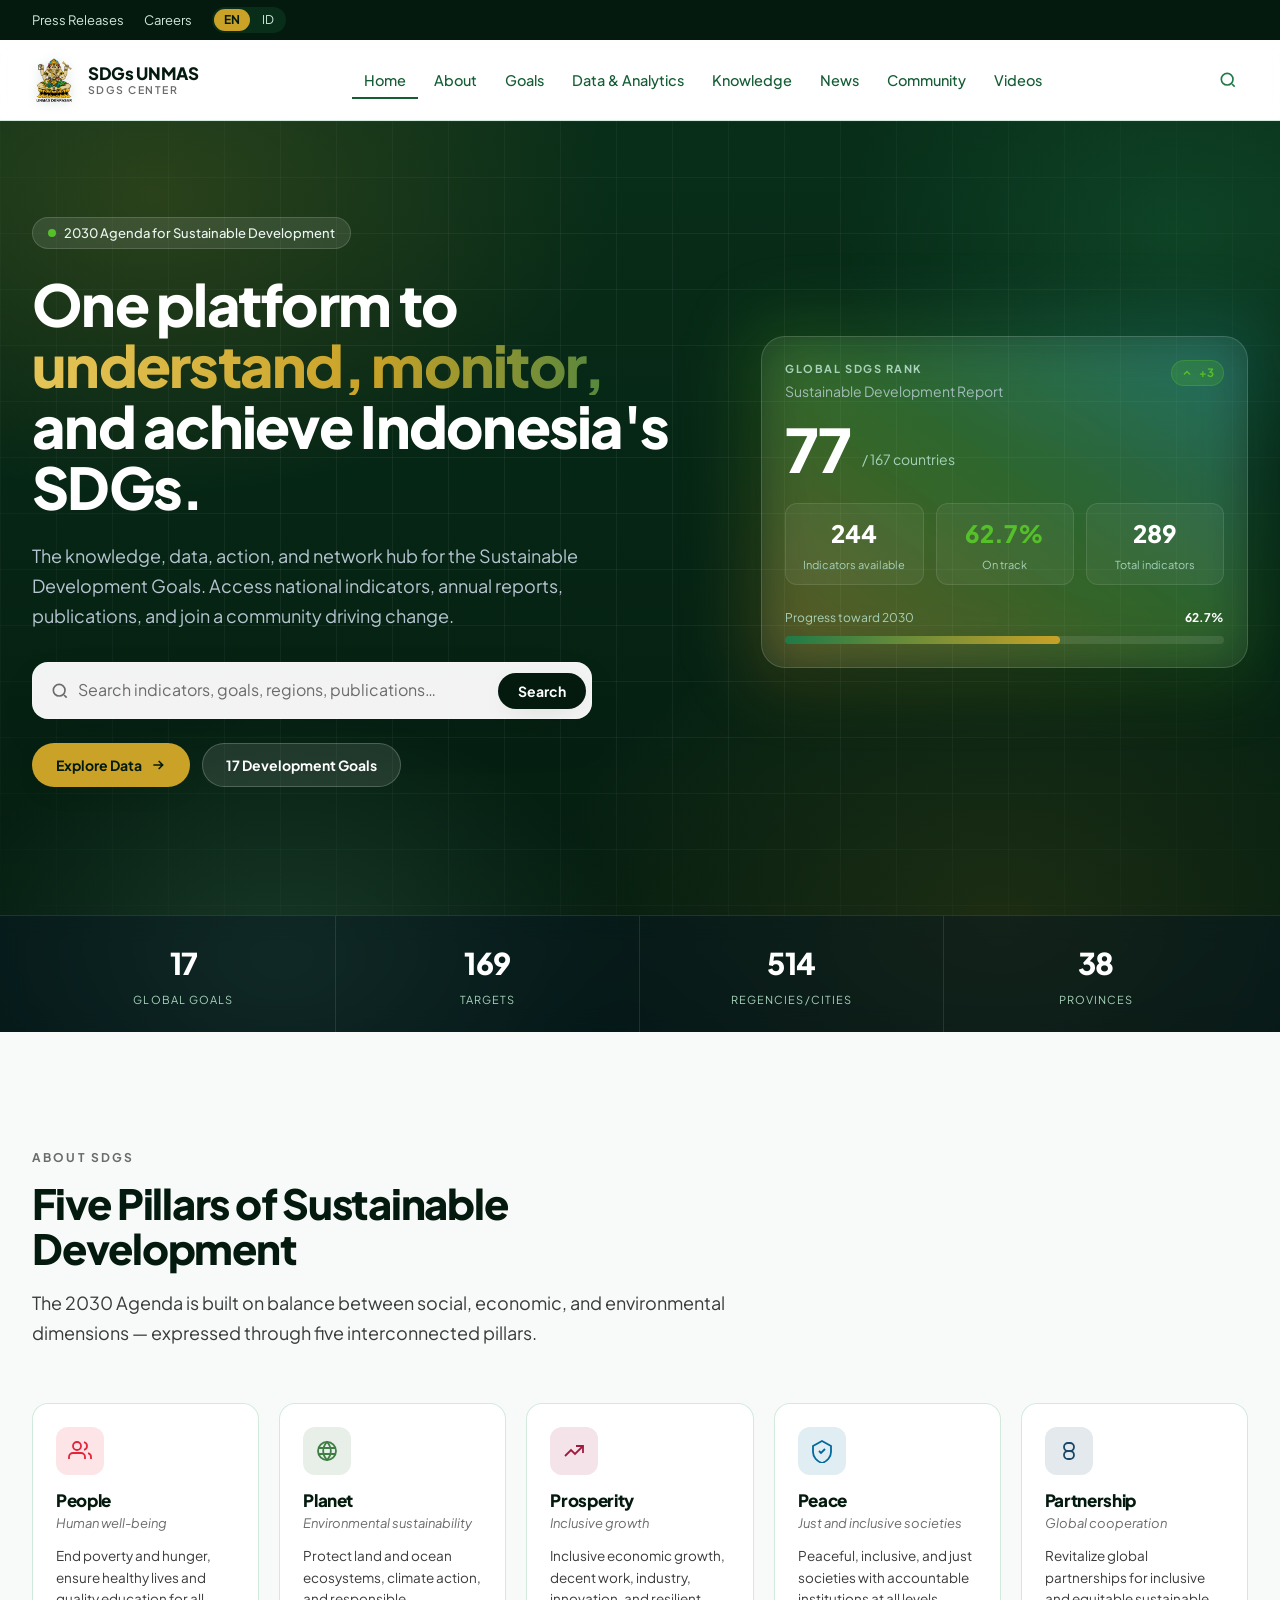
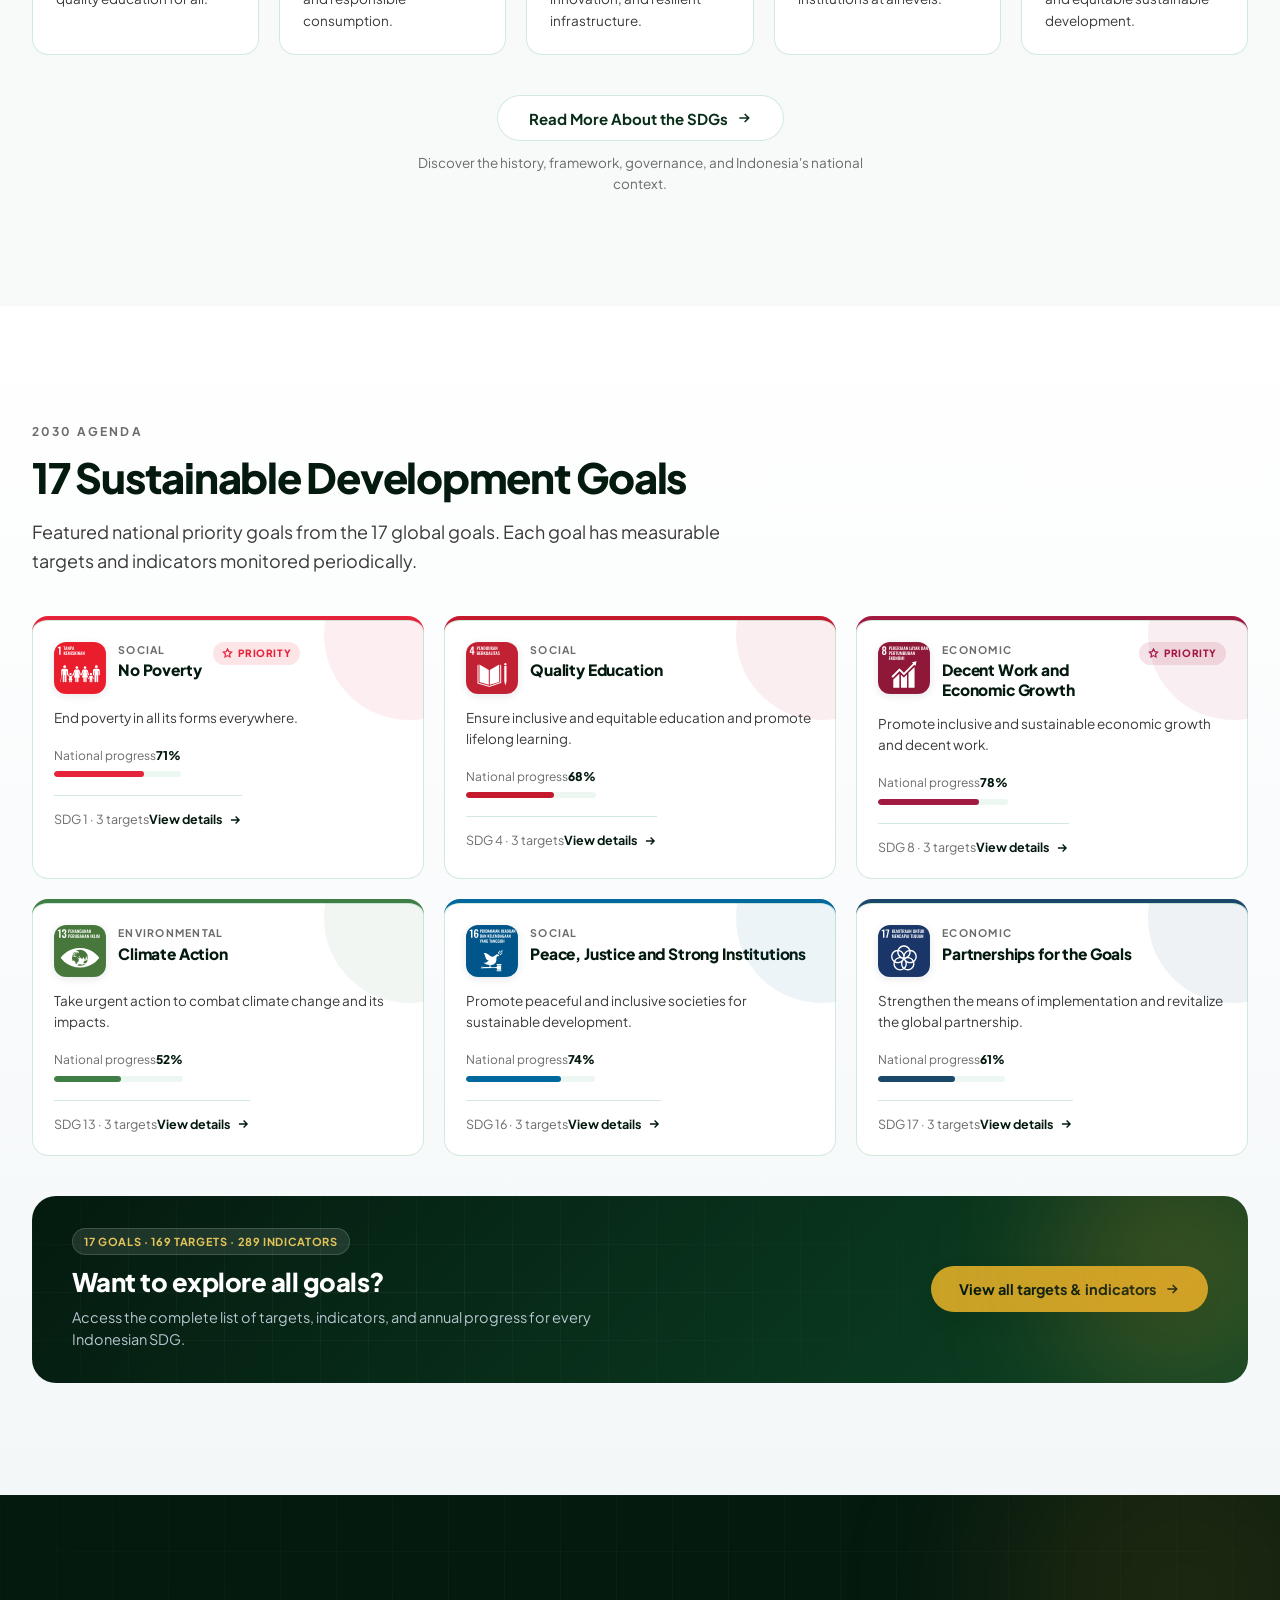
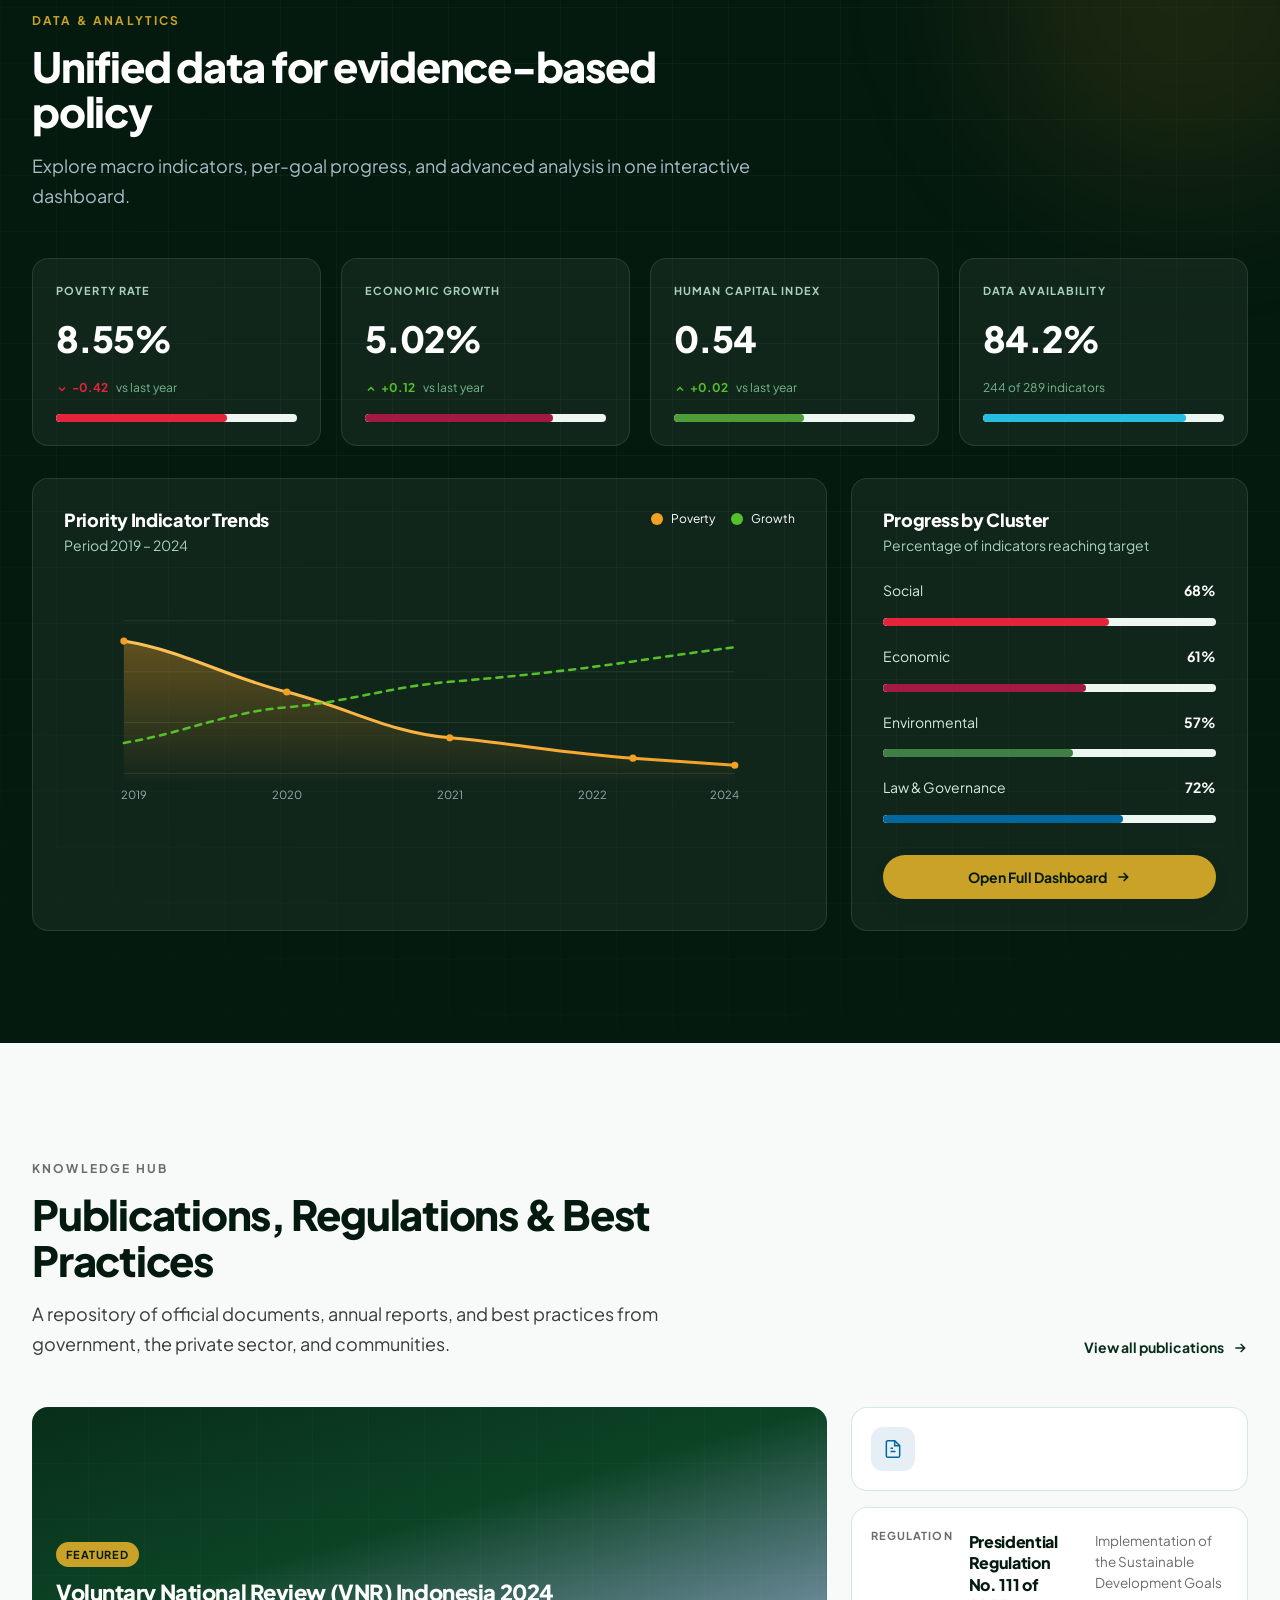
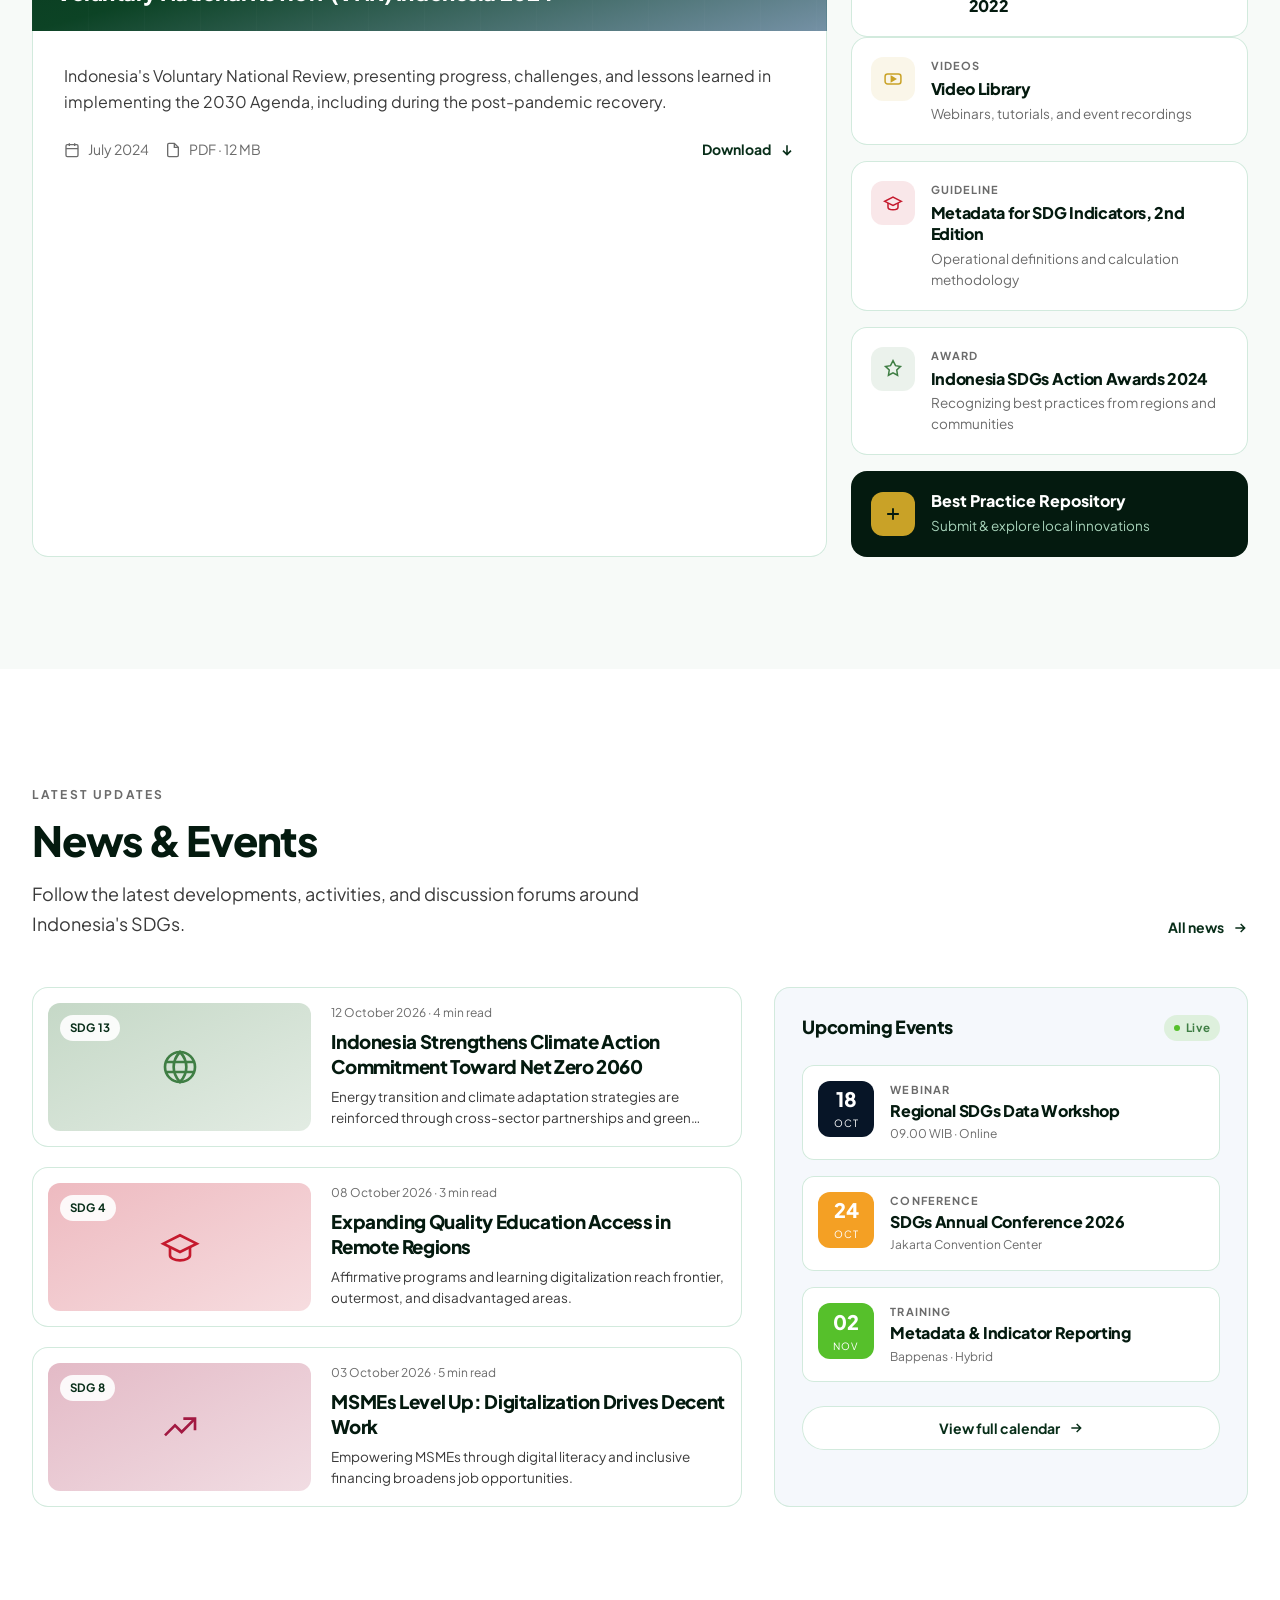
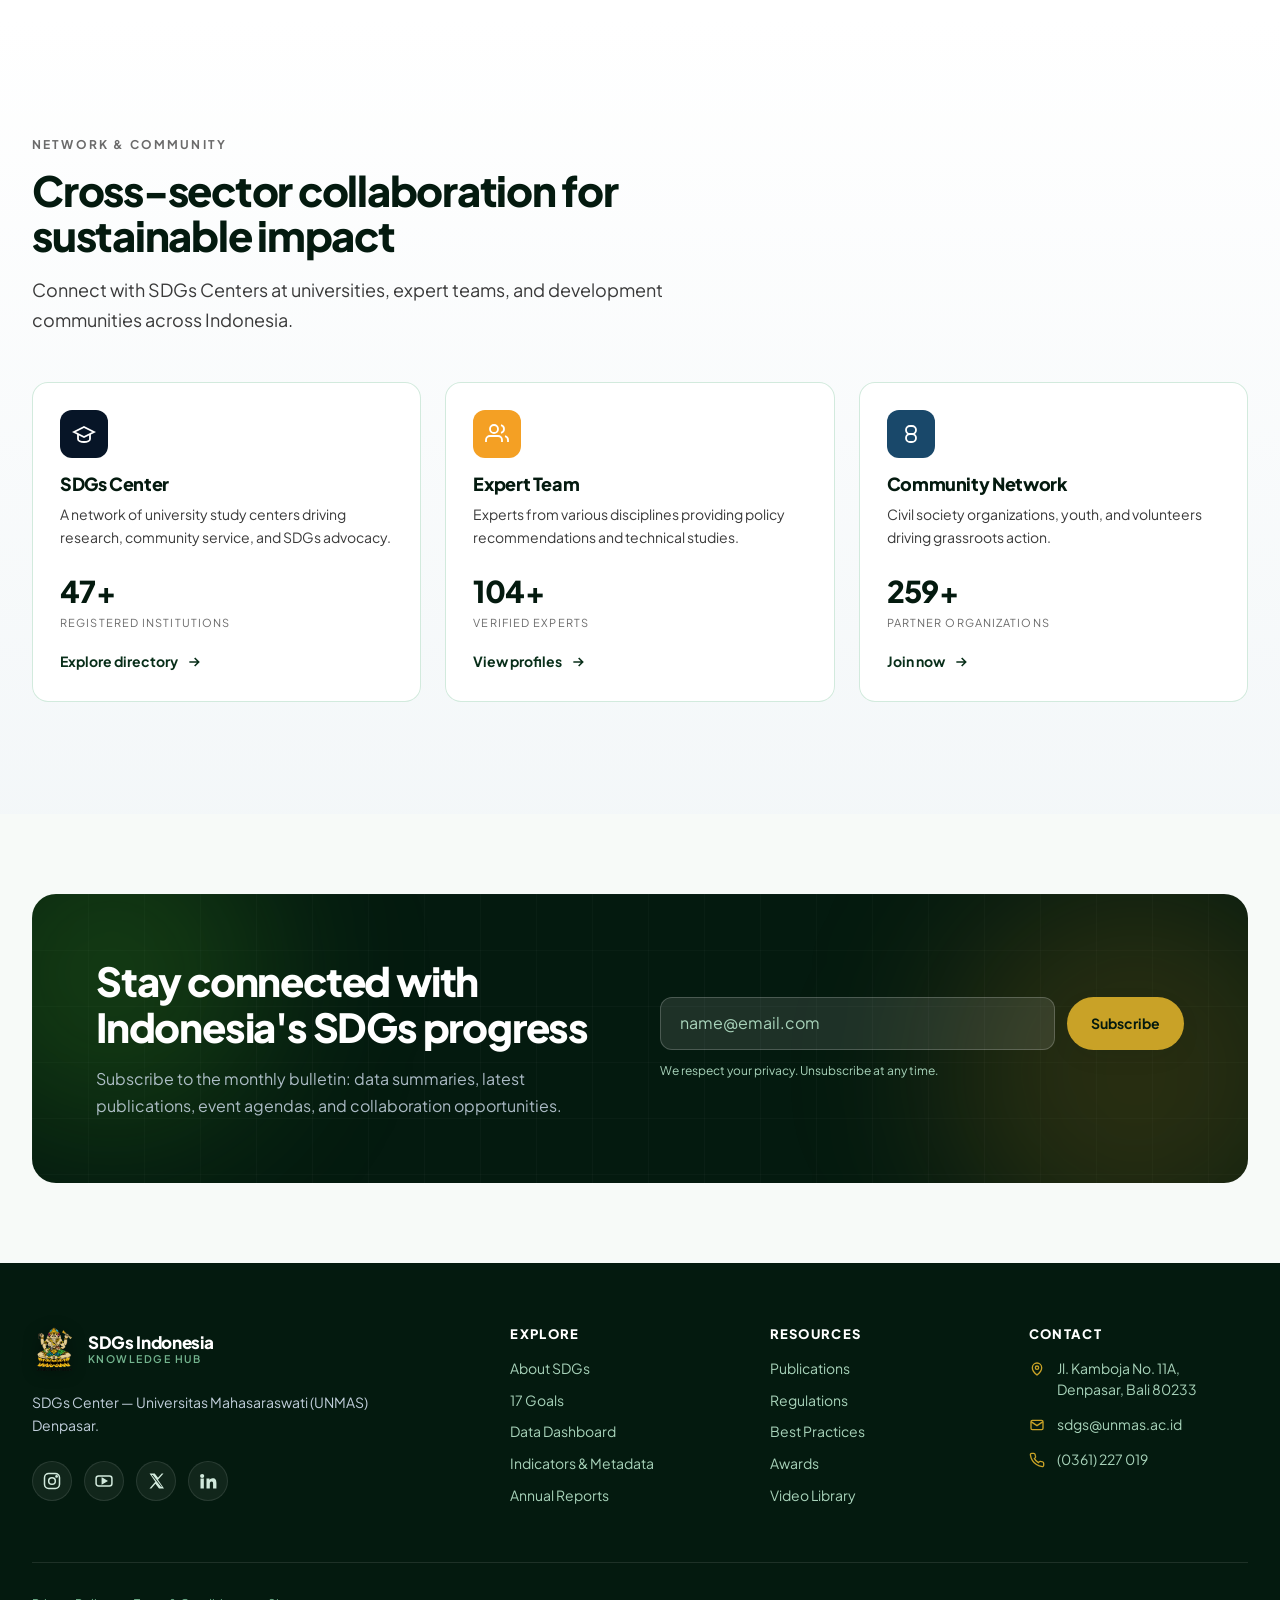
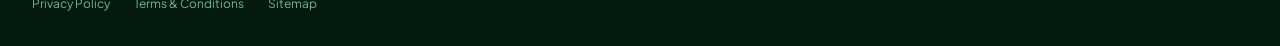
==== commit 65639500: "Add files via upload" ====
--- a/index.html
+++ b/index.html
@@ -58,6 +58,7 @@
           <li><a class="nav__link" href="#pengetahuan" data-i18n="nav.knowledge">Knowledge</a></li>
           <li><a class="nav__link" href="#berita" data-i18n="nav.news">News</a></li>
           <li><a class="nav__link" href="#komunitas" data-i18n="nav.community">Community</a></li>
+          <li><a class="nav__link" href="videos.html" data-i18n="nav.videos">Videos</a></li>
         </ul>
 
         <div class="header__actions">
@@ -80,6 +81,8 @@
         <li><a class="mobile-menu__link" href="#pengetahuan" data-i18n="nav.knowledge">Knowledge</a></li>
         <li><a class="mobile-menu__link" href="#berita" data-i18n="nav.news">News</a></li>
         <li><a class="mobile-menu__link" href="#komunitas" data-i18n="nav.community">Community</a></li>
+        <li><a class="mobile-menu__link" href="videos.html" data-i18n="footer.link.video">Video Library</a></li>
+      </ul>
       </ul>
     </div>
   </header>
@@ -532,6 +535,17 @@
                 <p class="mini-card__eyebrow" data-i18n="hub.mini1.eyebrow">Regulation</p>
                 <h4 class="mini-card__title" data-i18n="hub.mini1.title">Presidential Regulation No. 111 of 2022</h4>
                 <p class="mini-card__desc" data-i18n="hub.mini1.desc">Implementation of the Sustainable Development Goals</p>
+
+                <a href="videos.html" class="mini-card reveal" style="--mini-color:#C9A227">
+                  <span class="mini-card__icon">
+                    <svg viewBox="0 0 24 24" fill="none" stroke="currentColor" stroke-width="1.8"><rect x="2.5" y="6" width="19" height="12" rx="3"/><path d="m10 9 5 3-5 3V9Z" fill="currentColor"/></svg>
+                  </span>
+                  <div class="mini-card__body">
+                    <p class="mini-card__eyebrow" data-i18n="hub.mini4.eyebrow">Videos</p>
+                    <h4 class="mini-card__title" data-i18n="hub.mini4.title">Video Library</h4>
+                    <p class="mini-card__desc" data-i18n="hub.mini4.desc">Webinars, tutorials, and event recordings</p>
+                  </div>
+                </a>
               </div>
             </a>
 
@@ -828,7 +842,7 @@
             <li><a href="#" data-i18n="footer.link.regulations">Regulations</a></li>
             <li><a href="#" data-i18n="footer.link.bestPractices">Best Practices</a></li>
             <li><a href="#" data-i18n="footer.link.awards">Awards</a></li>
-            <li><a href="#" data-i18n="footer.link.video">Video Library</a></li>
+            <li><a href="videos.html" data-i18n="footer.link.video">Video Library</a></li>
           </ul>
         </div>
 
--- a/style.css
+++ b/style.css
@@ -4371,4 +4371,358 @@
 }
 @media (max-width: 480px) {
   .community-modal__footer { grid-template-columns: 1fr; }
-}+}
+
+/* ═══════════════════════════════════════════════════════════════
+   34. Video Library Page
+   ═══════════════════════════════════════════════════════════════ */
+
+.videos-page-grid {
+  margin-top: 40px;
+  display: grid;
+  gap: 16px;
+  grid-template-columns: 1fr;
+}
+@media (min-width: 640px) { .videos-page-grid { grid-template-columns: repeat(2, 1fr); } }
+@media (min-width: 1024px) { .videos-page-grid { grid-template-columns: repeat(3, 1fr); gap: 20px; } }
+
+.video-card {
+  position: relative;
+  isolation: isolate;
+  overflow: hidden;
+  display: flex;
+  flex-direction: column;
+  text-align: left;
+  background: #fff;
+  border-radius: var(--radius-lg);
+  box-shadow: inset 0 0 0 1px var(--border);
+  cursor: pointer;
+  transition: transform .3s var(--ease-out), box-shadow .3s var(--ease-out);
+}
+.video-card:hover { transform: translateY(-4px); box-shadow: var(--shadow-lift); }
+
+.video-card__thumb {
+  position: relative;
+  aspect-ratio: 16 / 9;
+  background: linear-gradient(135deg, var(--v-color, var(--navy-700)), color-mix(in srgb, var(--v-color) 60%, #000));
+  overflow: hidden;
+}
+.video-card__thumb::before {
+  content: '';
+  position: absolute;
+  inset: 0;
+  background-image:
+    linear-gradient(rgba(255,255,255,.06) 1px, transparent 1px),
+    linear-gradient(90deg, rgba(255,255,255,.06) 1px, transparent 1px);
+  background-size: 32px 32px;
+  pointer-events: none;
+}
+.video-card__play {
+  position: absolute;
+  inset: 0;
+  margin: auto;
+  width: 56px; height: 56px;
+  color: #fff;
+  opacity: .85;
+  transition: transform .25s var(--ease-out), opacity .25s;
+}
+.video-card:hover .video-card__play { transform: scale(1.1); opacity: 1; }
+.video-card__duration {
+  position: absolute;
+  right: 12px; bottom: 12px;
+  padding: 3px 8px;
+  border-radius: 6px;
+  background: rgba(0,0,0,.7);
+  color: #fff;
+  font-size: 11.5px;
+  font-weight: 800;
+  letter-spacing: .03em;
+  font-variant-numeric: tabular-nums;
+}
+.video-card__badge {
+  position: absolute;
+  top: 12px; left: 12px;
+  padding: 4px 10px;
+  border-radius: var(--radius-full);
+  background: rgba(255,255,255,.95);
+  color: var(--navy-900);
+  font-size: 10px;
+  font-weight: 800;
+  text-transform: uppercase;
+  letter-spacing: .1em;
+}
+
+.video-card__body {
+  padding: 18px 20px 20px;
+  display: flex;
+  flex-direction: column;
+  gap: 8px;
+  flex: 1;
+}
+.video-card__title {
+  font-size: 15px;
+  font-weight: 800;
+  color: var(--navy-900);
+  line-height: 1.35;
+  letter-spacing: -.01em;
+  display: -webkit-box;
+  -webkit-line-clamp: 2;
+  -webkit-box-orient: vertical;
+  overflow: hidden;
+}
+.video-card__desc {
+  font-size: 13px;
+  color: var(--text-muted);
+  line-height: 1.5;
+  display: -webkit-box;
+  -webkit-line-clamp: 2;
+  -webkit-box-orient: vertical;
+  overflow: hidden;
+}
+.video-card__foot {
+  margin-top: auto;
+  padding-top: 12px;
+  border-top: 1px solid var(--border);
+  display: flex;
+  align-items: center;
+  justify-content: space-between;
+  gap: 12px;
+  font-size: 12px;
+  color: var(--text-soft);
+  font-weight: 600;
+}
+.video-card__foot svg { width: 14px; height: 14px; }
+
+/* ═══════════════════════════════════════════════════════════════
+   Video Modal
+   ═══════════════════════════════════════════════════════════════ */
+.video-modal {
+  position: fixed;
+  inset: 0;
+  z-index: 90;
+  display: grid;
+  place-items: center;
+  padding: 16px;
+}
+.video-modal[hidden] { display: none; }
+
+.video-modal__backdrop {
+  position: absolute;
+  inset: 0;
+  background: rgba(4,26,15,.75);
+  backdrop-filter: blur(6px);
+  -webkit-backdrop-filter: blur(6px);
+  animation: fadeIn .2s var(--ease-out);
+}
+
+.video-modal__panel {
+  position: relative;
+  width: 100%;
+  max-width: 720px;
+  max-height: calc(100vh - 32px);
+  background: #fff;
+  border-radius: var(--radius-xl);
+  box-shadow: var(--shadow-lift);
+  overflow: hidden;
+  display: flex;
+  flex-direction: column;
+  animation: modalIn .32s var(--ease-out);
+}
+
+.video-modal__close {
+  position: absolute;
+  top: 14px; right: 14px;
+  z-index: 3;
+  display: grid;
+  place-items: center;
+  width: 36px; height: 36px;
+  border-radius: 50%;
+  color: #fff;
+  background: rgba(0,0,0,.4);
+  backdrop-filter: blur(8px);
+  box-shadow: inset 0 0 0 1px rgba(255,255,255,.15);
+  transition: background-color .2s, transform .2s;
+}
+.video-modal__close svg { width: 18px; height: 18px; }
+.video-modal__close:hover { background: rgba(0,0,0,.6); transform: rotate(90deg); }
+
+.video-modal__player {
+  position: relative;
+  aspect-ratio: 16 / 9;
+  background: linear-gradient(135deg, var(--v-color, var(--navy-800)), color-mix(in srgb, var(--v-color) 50%, #000));
+  display: grid;
+  place-items: center;
+  overflow: hidden;
+}
+.video-modal__player::before {
+  content: '';
+  position: absolute;
+  inset: 0;
+  background-image:
+    linear-gradient(rgba(255,255,255,.05) 1px, transparent 1px),
+    linear-gradient(90deg, rgba(255,255,255,.05) 1px, transparent 1px);
+  background-size: 48px 48px;
+  pointer-events: none;
+}
+.video-modal__play {
+  width: 84px; height: 84px;
+  color: #fff;
+  opacity: .9;
+  position: relative;
+}
+.video-modal__duration {
+  position: absolute;
+  right: 16px; bottom: 16px;
+  padding: 4px 10px;
+  border-radius: 6px;
+  background: rgba(0,0,0,.7);
+  color: #fff;
+  font-size: 12.5px;
+  font-weight: 800;
+  letter-spacing: .03em;
+  font-variant-numeric: tabular-nums;
+}
+
+.video-modal__header {
+  padding: 20px 24px 0;
+}
+.video-modal__type {
+  display: inline-block;
+  padding: 4px 10px;
+  border-radius: var(--radius-full);
+  background: color-mix(in srgb, var(--v-color) 12%, transparent);
+  color: var(--v-color);
+  font-size: 10.5px;
+  font-weight: 800;
+  text-transform: uppercase;
+  letter-spacing: .1em;
+}
+.video-modal__title {
+  margin-top: 10px;
+  font-size: clamp(1.1rem, 2.4vw, 1.4rem);
+  font-weight: 800;
+  color: var(--navy-900);
+  letter-spacing: -.02em;
+  line-height: 1.25;
+}
+
+.video-modal__body {
+  padding: 16px 24px 24px;
+  overflow-y: auto;
+  flex: 1;
+}
+.video-modal__desc {
+  color: var(--text-muted);
+  font-size: 14.5px;
+  line-height: 1.7;
+}
+.video-modal__meta {
+  margin-top: 20px;
+  display: grid;
+  grid-template-columns: repeat(2, 1fr);
+  gap: 10px;
+}
+.video-modal__meta > div {
+  padding: 12px 14px;
+  background: var(--navy-50);
+  border-radius: var(--radius);
+}
+.video-modal__meta dt {
+  font-size: 10.5px;
+  text-transform: uppercase;
+  letter-spacing: .1em;
+  font-weight: 800;
+  color: var(--text-soft);
+}
+.video-modal__meta dd {
+  margin-top: 4px;
+  font-size: 14px;
+  font-weight: 700;
+  color: var(--navy-900);
+}
+
+.video-modal__footer {
+  padding: 16px 24px 24px;
+  border-top: 1px solid var(--border);
+  background: #fff;
+  display: grid;
+  grid-template-columns: 1fr 1fr;
+  gap: 10px;
+}
+@media (max-width: 480px) {
+  .video-modal__footer { grid-template-columns: 1fr; }
+}
+
+/* ═══════════════════════════════════════════════════════════════
+   35. Cross-link banner (used on Knowledge page → Videos)
+   ═══════════════════════════════════════════════════════════════ */
+.cross-link {
+  display: flex;
+  align-items: center;
+  gap: 18px;
+  margin-top: 32px;
+  padding: 20px 24px;
+  background: linear-gradient(135deg, var(--navy-50), rgba(237,247,241,.4));
+  border-radius: var(--radius-lg);
+  box-shadow: inset 0 0 0 1px var(--border);
+  transition: transform .25s var(--ease-out), box-shadow .25s var(--ease-out);
+}
+.cross-link:hover {
+  transform: translateY(-2px);
+  box-shadow: inset 0 0 0 1px var(--accent), var(--shadow-soft);
+}
+
+.cross-link__icon {
+  display: grid;
+  place-items: center;
+  width: 52px; height: 52px;
+  border-radius: var(--radius);
+  background: var(--accent);
+  color: var(--navy-900);
+  flex-shrink: 0;
+}
+.cross-link__icon svg { width: 24px; height: 24px; }
+
+.cross-link__body { flex: 1; min-width: 0; }
+.cross-link__eyebrow {
+  font-size: 10.5px;
+  text-transform: uppercase;
+  letter-spacing: .12em;
+  font-weight: 800;
+  color: var(--text-soft);
+}
+.cross-link__title {
+  margin-top: 2px;
+  font-size: 17px;
+  font-weight: 800;
+  color: var(--navy-900);
+  letter-spacing: -.01em;
+}
+.cross-link__desc {
+  margin-top: 2px;
+  font-size: 13.5px;
+  color: var(--text-muted);
+  line-height: 1.5;
+}
+
+.cross-link__arrow {
+  display: grid;
+  place-items: center;
+  width: 36px; height: 36px;
+  border-radius: 50%;
+  background: #fff;
+  color: var(--navy-900);
+  box-shadow: inset 0 0 0 1px var(--border);
+  flex-shrink: 0;
+  transition: transform .25s var(--ease-out), background-color .25s;
+}
+.cross-link__arrow svg { width: 16px; height: 16px; }
+.cross-link:hover .cross-link__arrow {
+  background: var(--accent);
+  transform: translateX(4px);
+}
+
+@media (max-width: 640px) {
+  .cross-link { flex-wrap: wrap; padding: 18px; }
+  .cross-link__arrow { display: none; }
+}
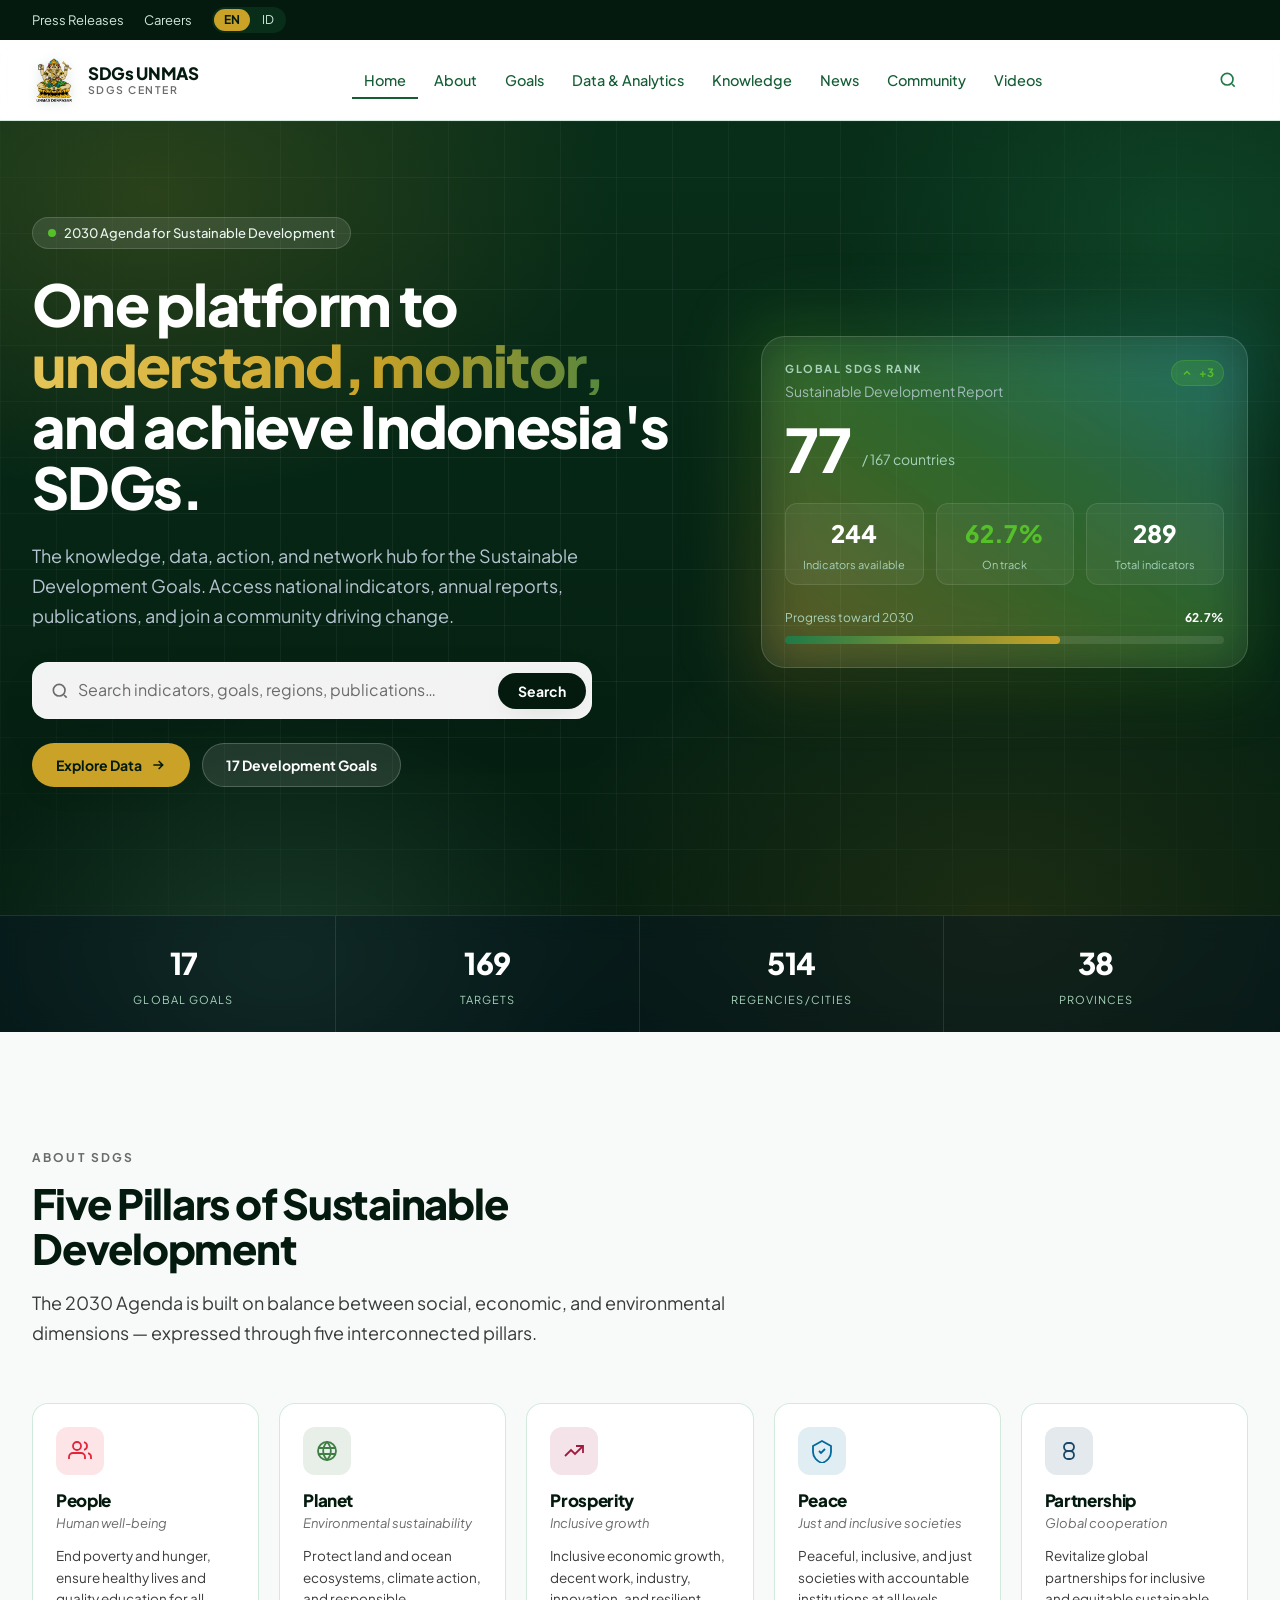
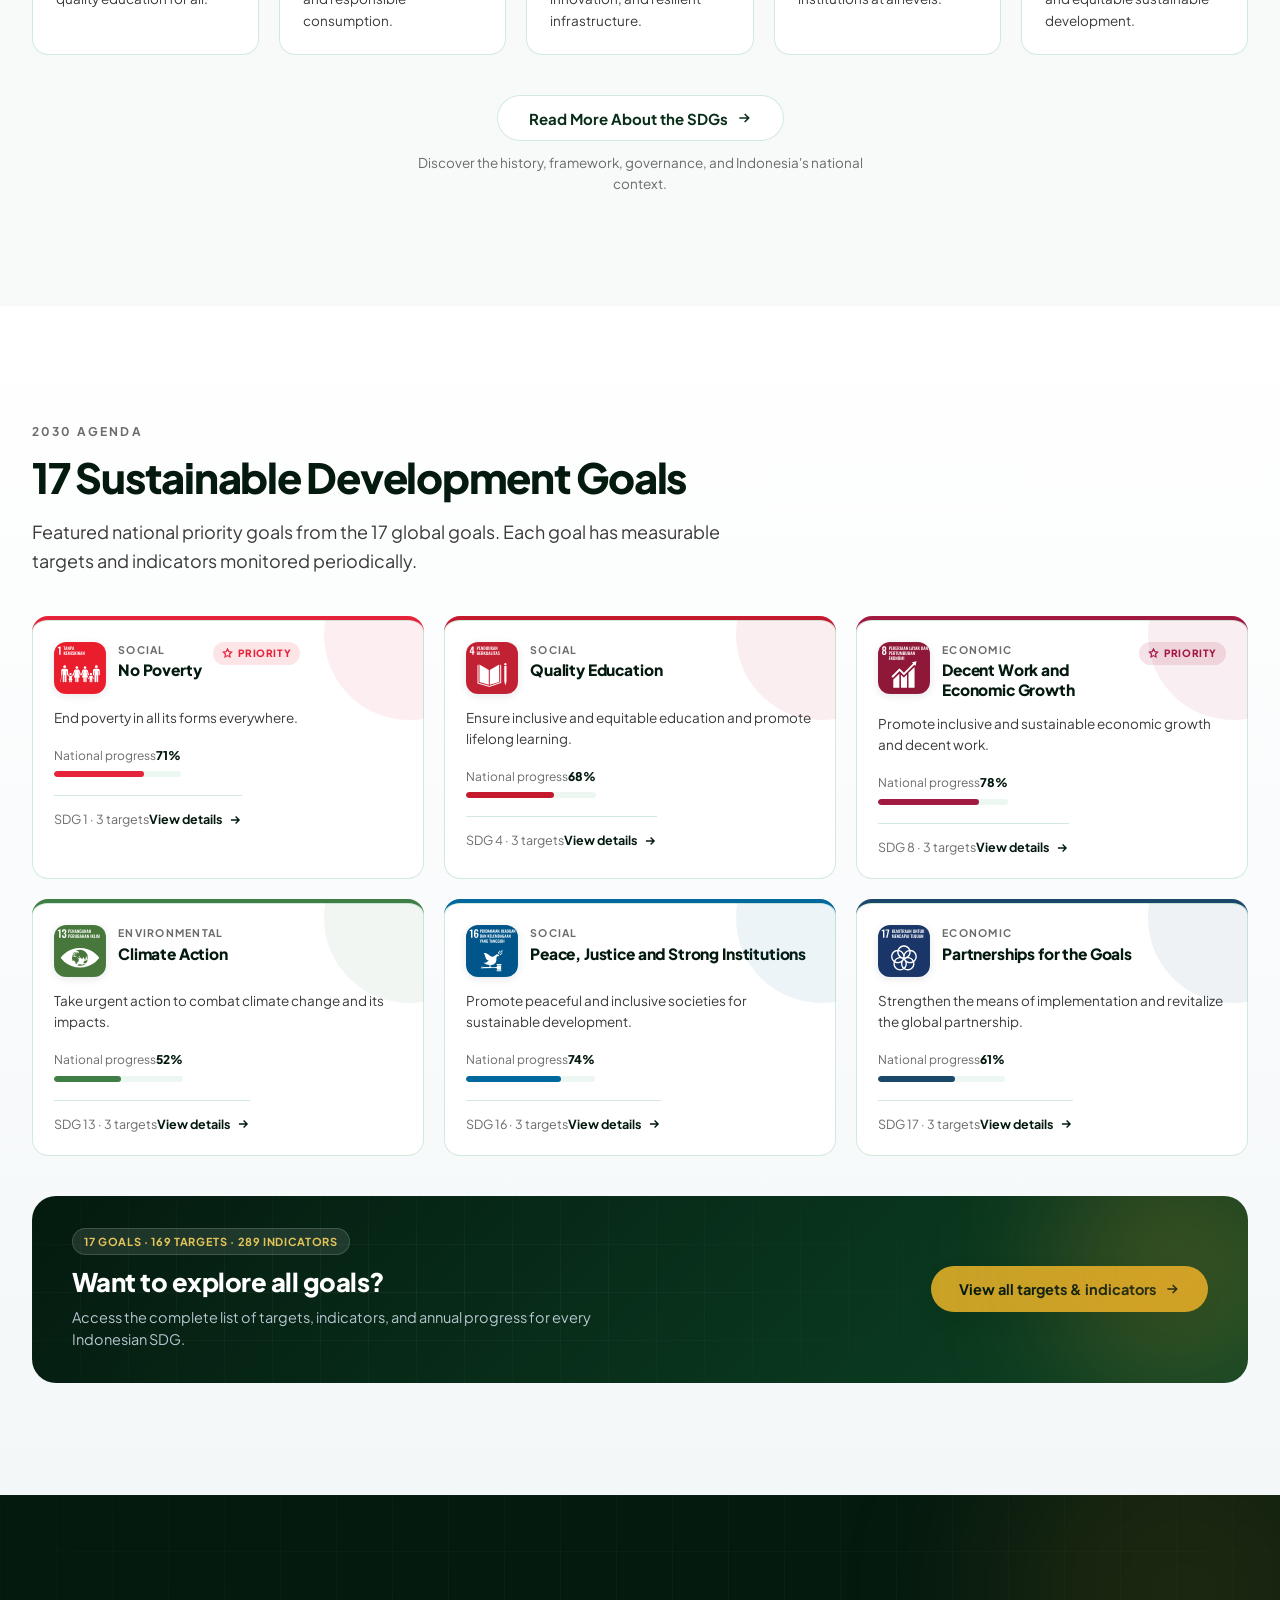
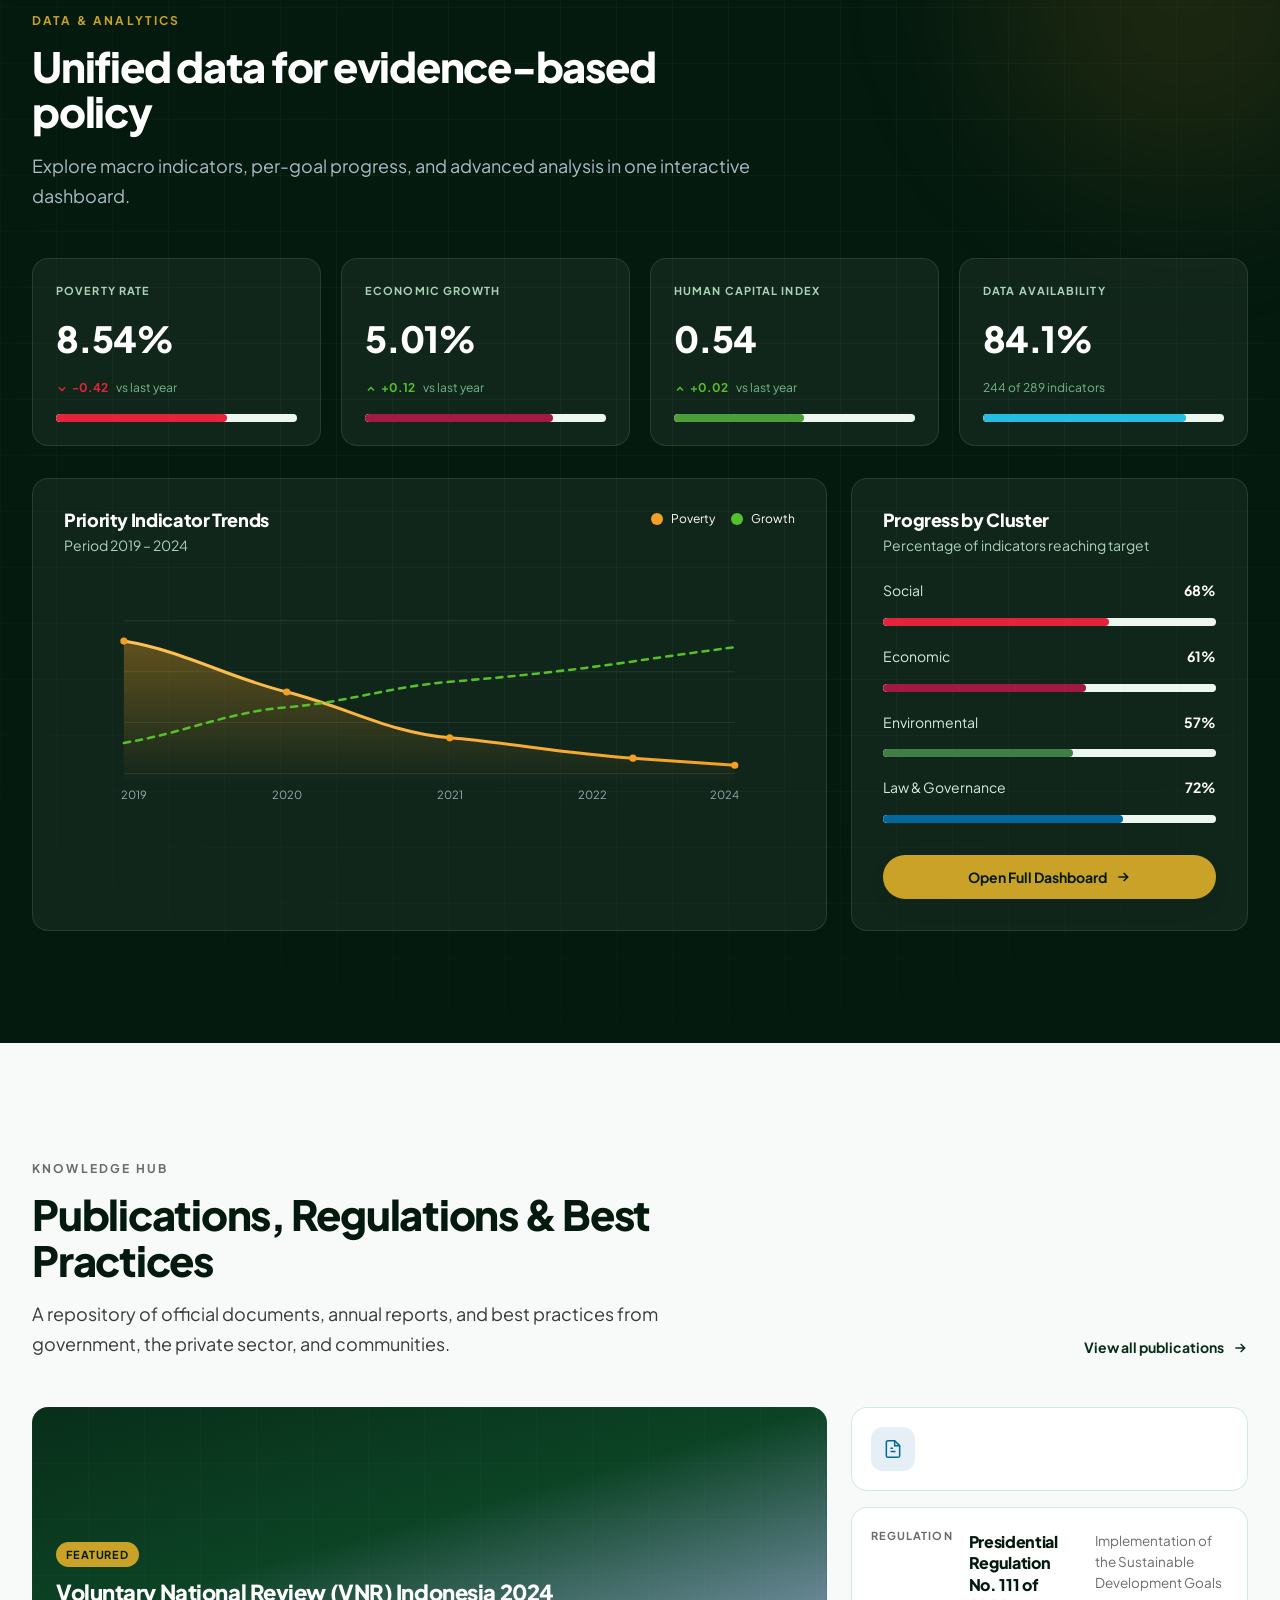
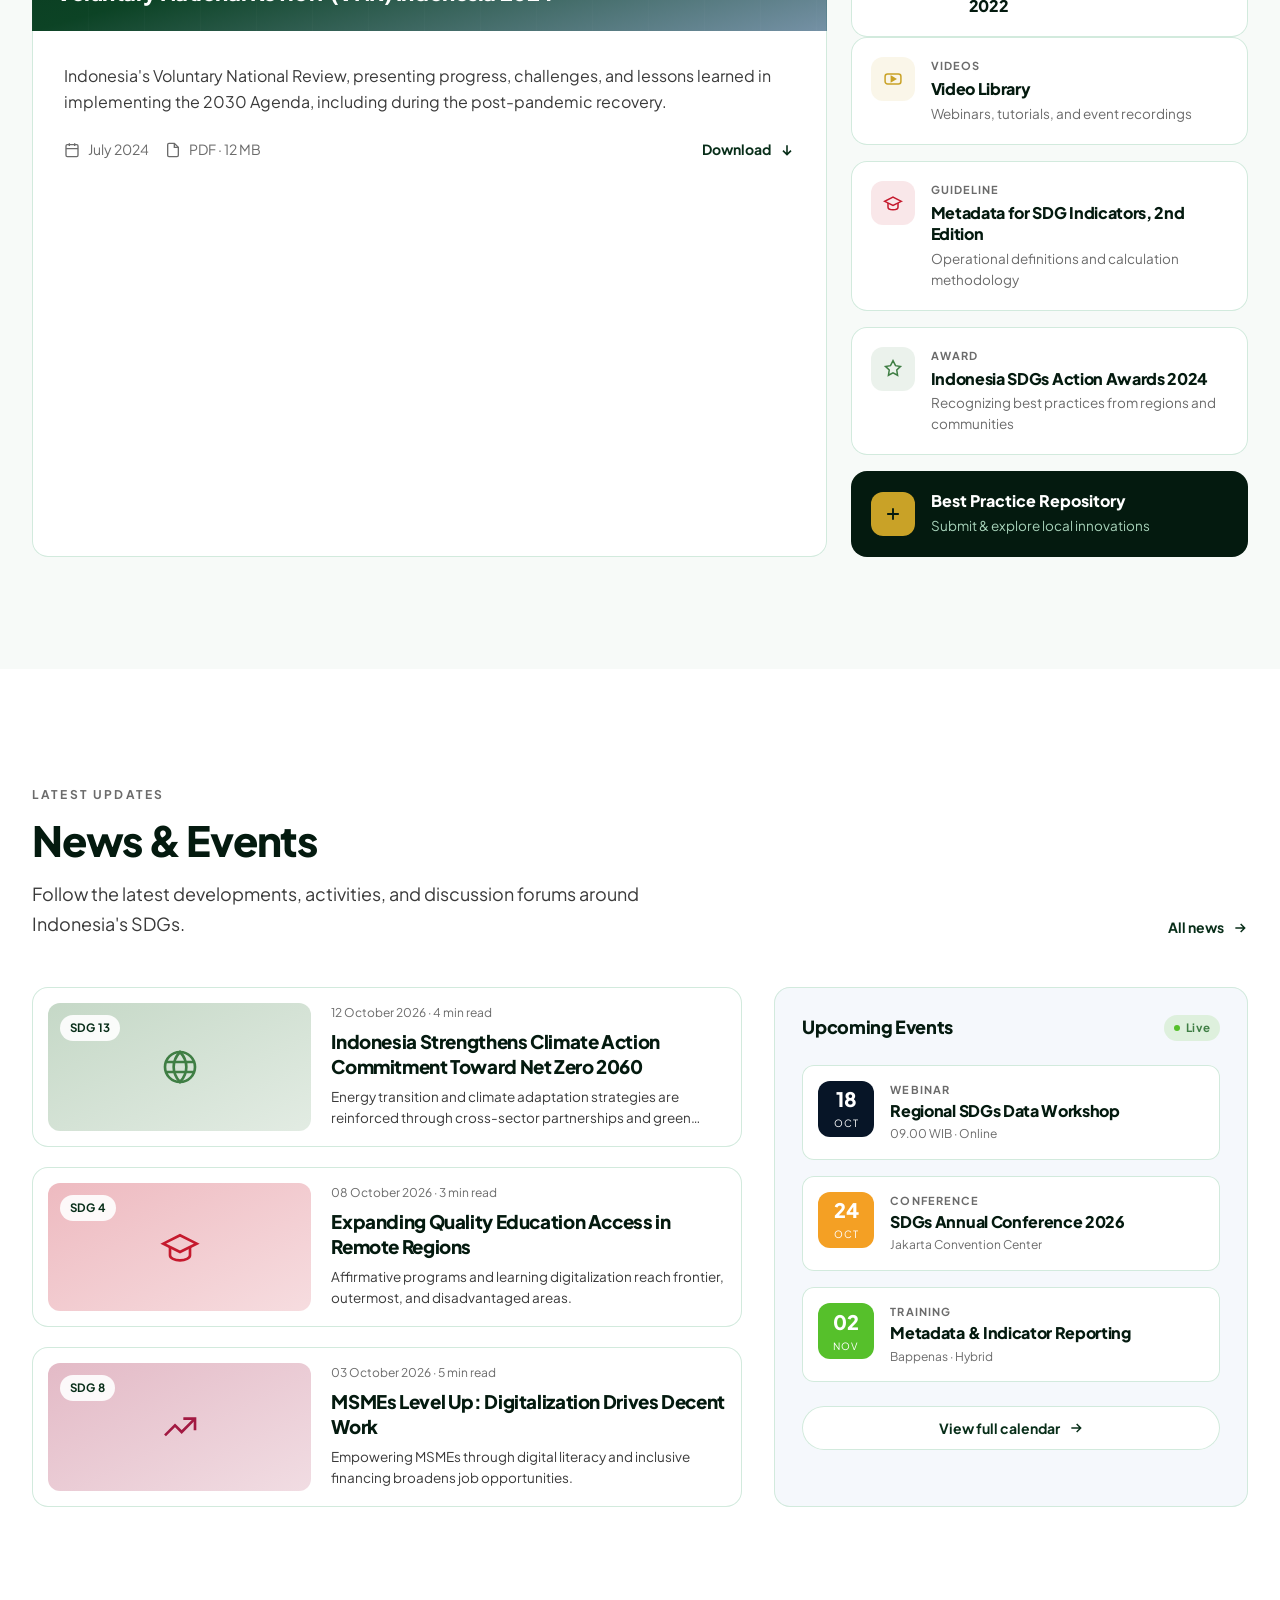
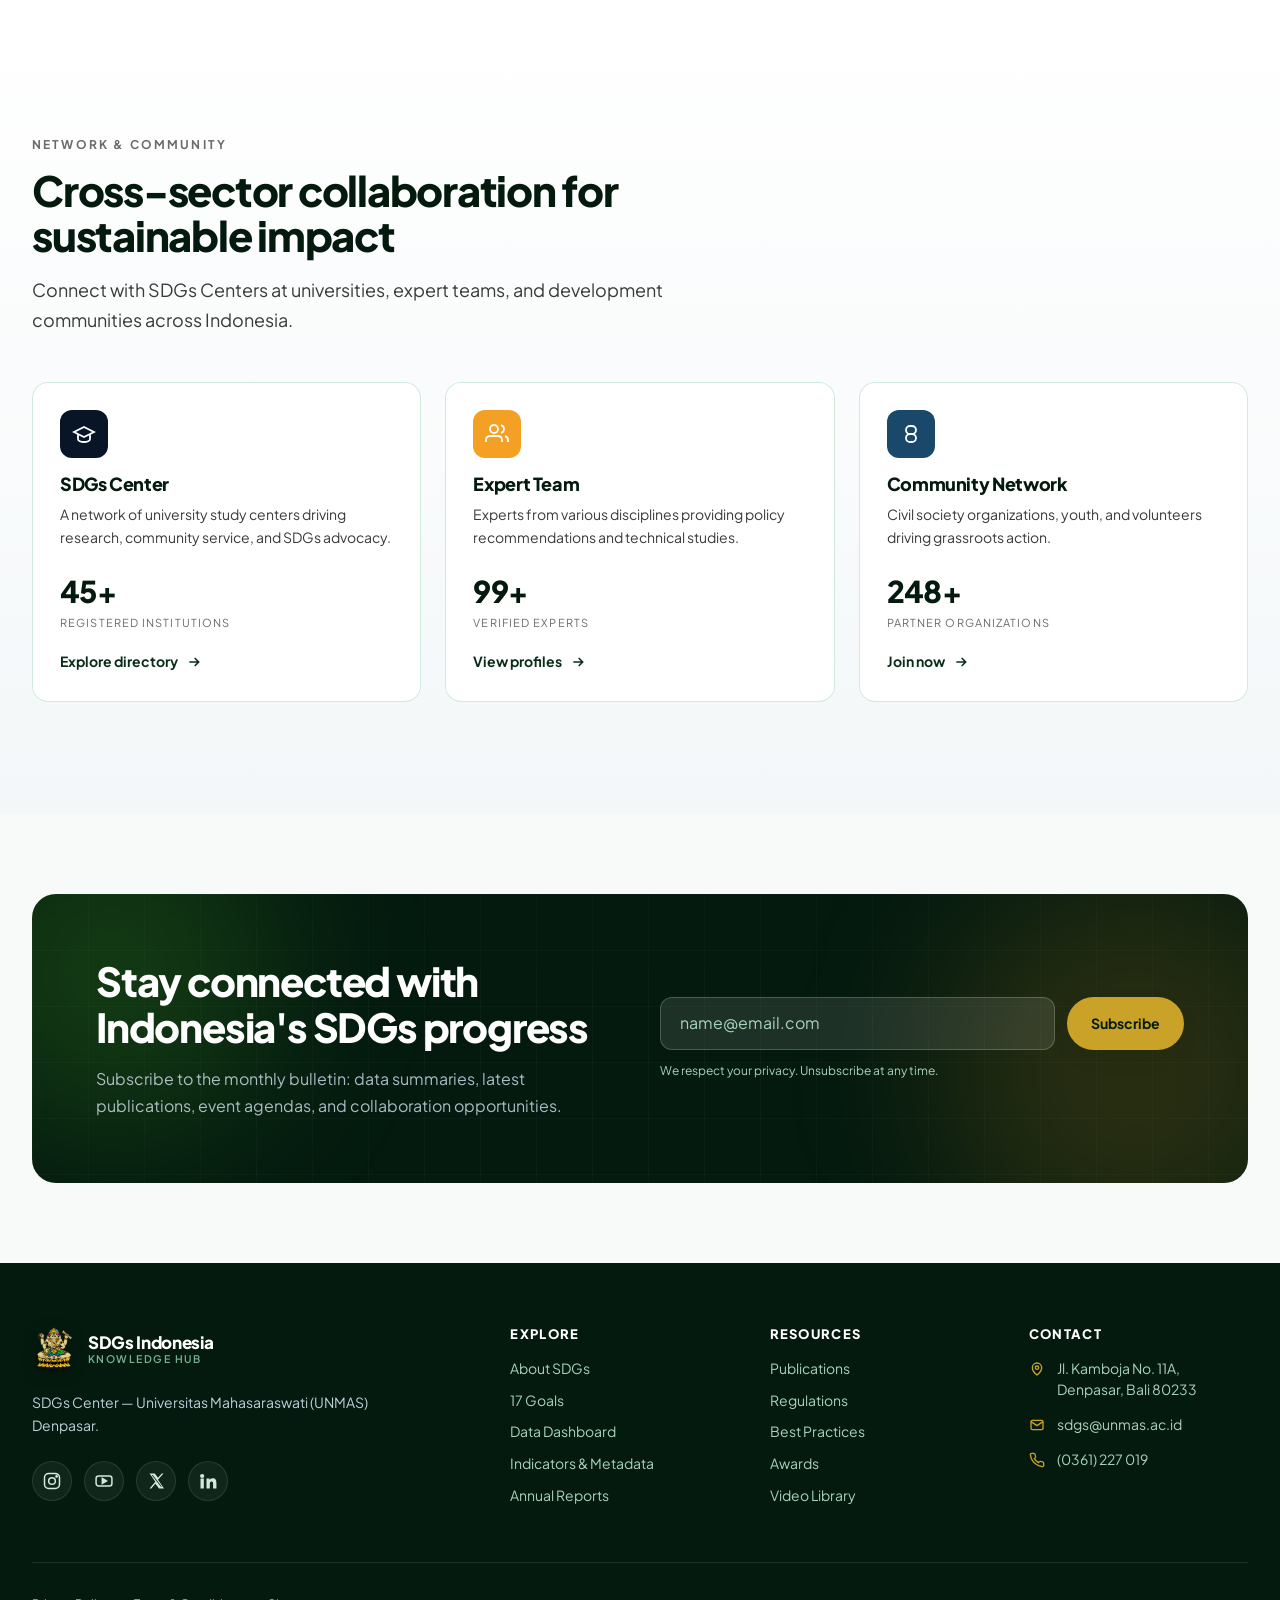
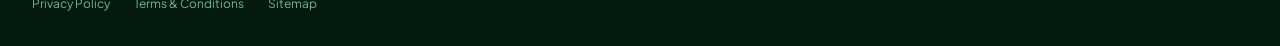
==== commit df1103d2: "Code fix" ====
--- a/index.html
+++ b/index.html
@@ -879,58 +879,6 @@
     <svg viewBox="0 0 24 24" fill="none" stroke="currentColor" stroke-width="2.4"><path d="M12 19V5M5 12l7-7 7 7"/></svg>
   </button>
 
-  <!-- ══════════════ GOAL DETAIL MODAL ══════════════ -->
-  <div class="goal-modal" id="goalModal" hidden>
-    <div class="goal-modal__backdrop" data-close-goal></div>
-
-    <div class="goal-modal__panel" role="dialog" aria-modal="true" aria-labelledby="goalModalTitle" tabindex="-1">
-      <button class="goal-modal__close" data-close-goal data-i18n-aria="modal.close" aria-label="Close detail">
-        <svg viewBox="0 0 24 24" fill="none" stroke="currentColor" stroke-width="2"><path d="M6 6l12 12M18 6 6 18"/></svg>
-      </button>
-
-      <header class="goal-modal__header" id="goalModalHeader">
-        <img
-            class="goal-modal__icon"
-            id="goalModalIcon"
-            src="assets/TPB-SDGs-Goal-01-Indonesia-Standar.svg"
-            alt=""
-            aria-hidden="true"
-        />
-        <div class="goal-modal__heading">
-            <p class="goal-modal__eyebrow" id="goalModalEyebrow">Goal 1 · Social</p>
-            <h2 class="goal-modal__title" id="goalModalTitle">No Poverty</h2>
-        </div>
-        </header>
-
-      <div class="goal-modal__body">
-        <p class="goal-modal__desc" id="goalModalDesc"></p>
-
-        <div class="goal-modal__section">
-          <h3 class="goal-modal__section-title">
-            <span class="goal-modal__section-dot" id="goalModalDotA"></span>
-            <span data-i18n="modal.targets">Key Targets</span>
-          </h3>
-          <ul class="goal-modal__list" id="goalModalTargets"></ul>
-        </div>
-
-        <div class="goal-modal__section">
-          <h3 class="goal-modal__section-title">
-            <span class="goal-modal__section-dot" id="goalModalDotB"></span>
-            <span data-i18n="modal.indicators">Key Indicators</span>
-          </h3>
-          <ul class="goal-modal__list goal-modal__list--indicators" id="goalModalIndicators"></ul>
-        </div>
-      </div>
-
-      <footer class="goal-modal__footer">
-        <a href="#" class="btn btn--primary btn--full" id="goalModalCTA">
-          <span data-i18n="modal.cta">View full SDG page</span>
-          <svg viewBox="0 0 24 24" fill="none" stroke="currentColor" stroke-width="2.4"><path d="M5 12h14M13 6l6 6-6 6"/></svg>
-        </a>
-      </footer>
-    </div>
-  </div>
-
   <script src="script.js" defer></script>
 </body>
-</html>+</html>
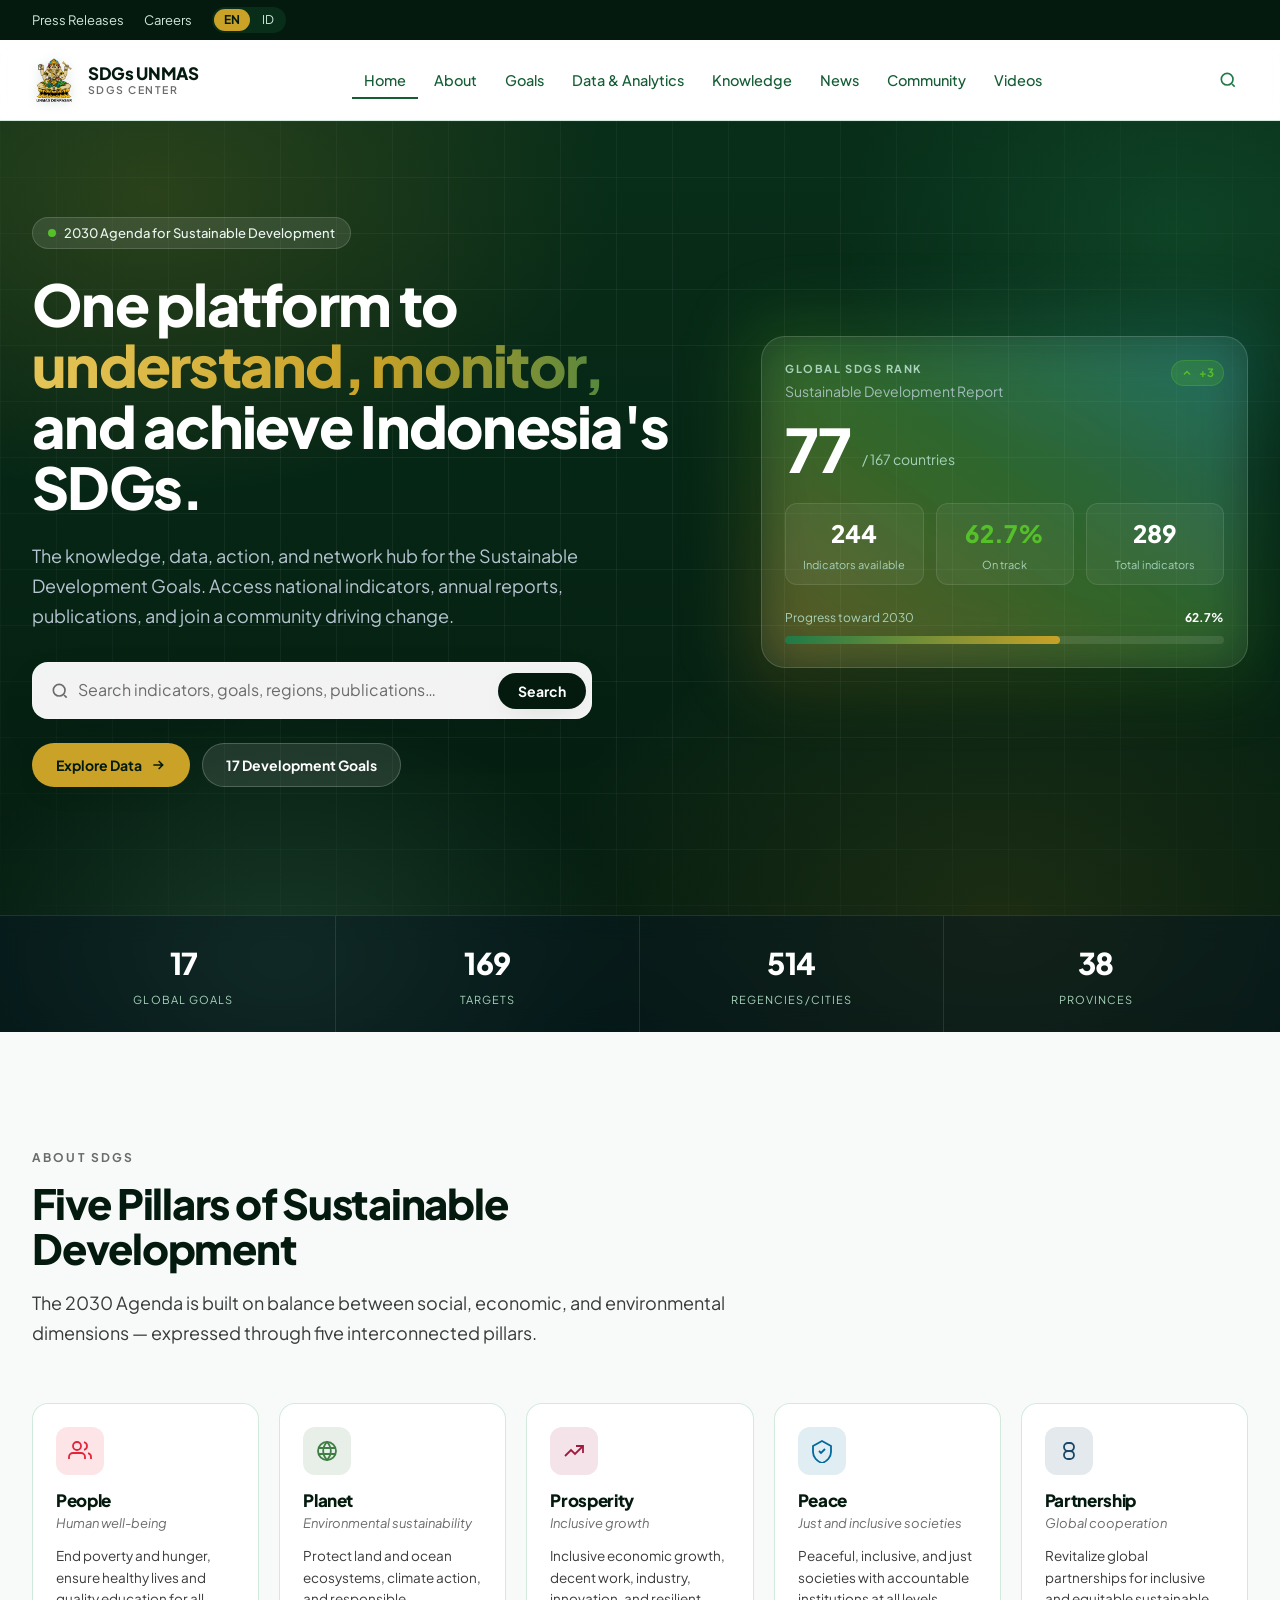
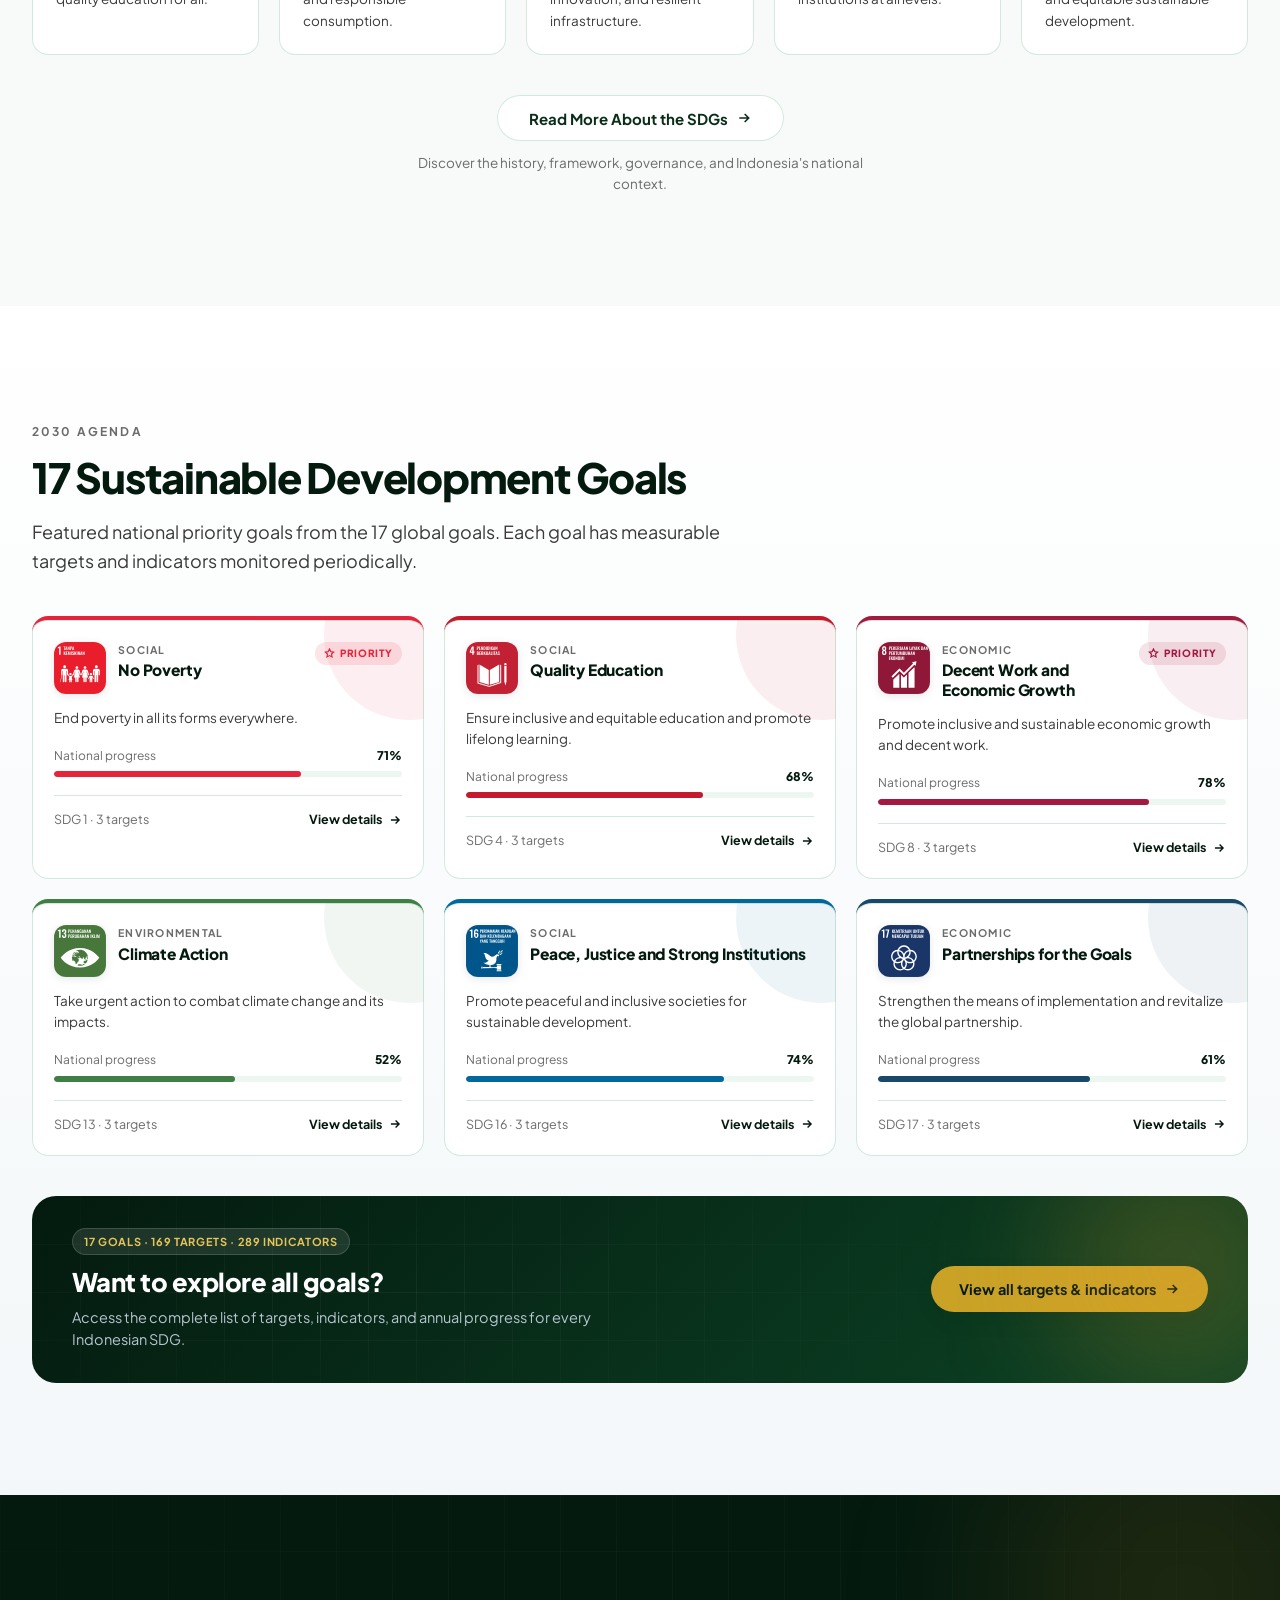
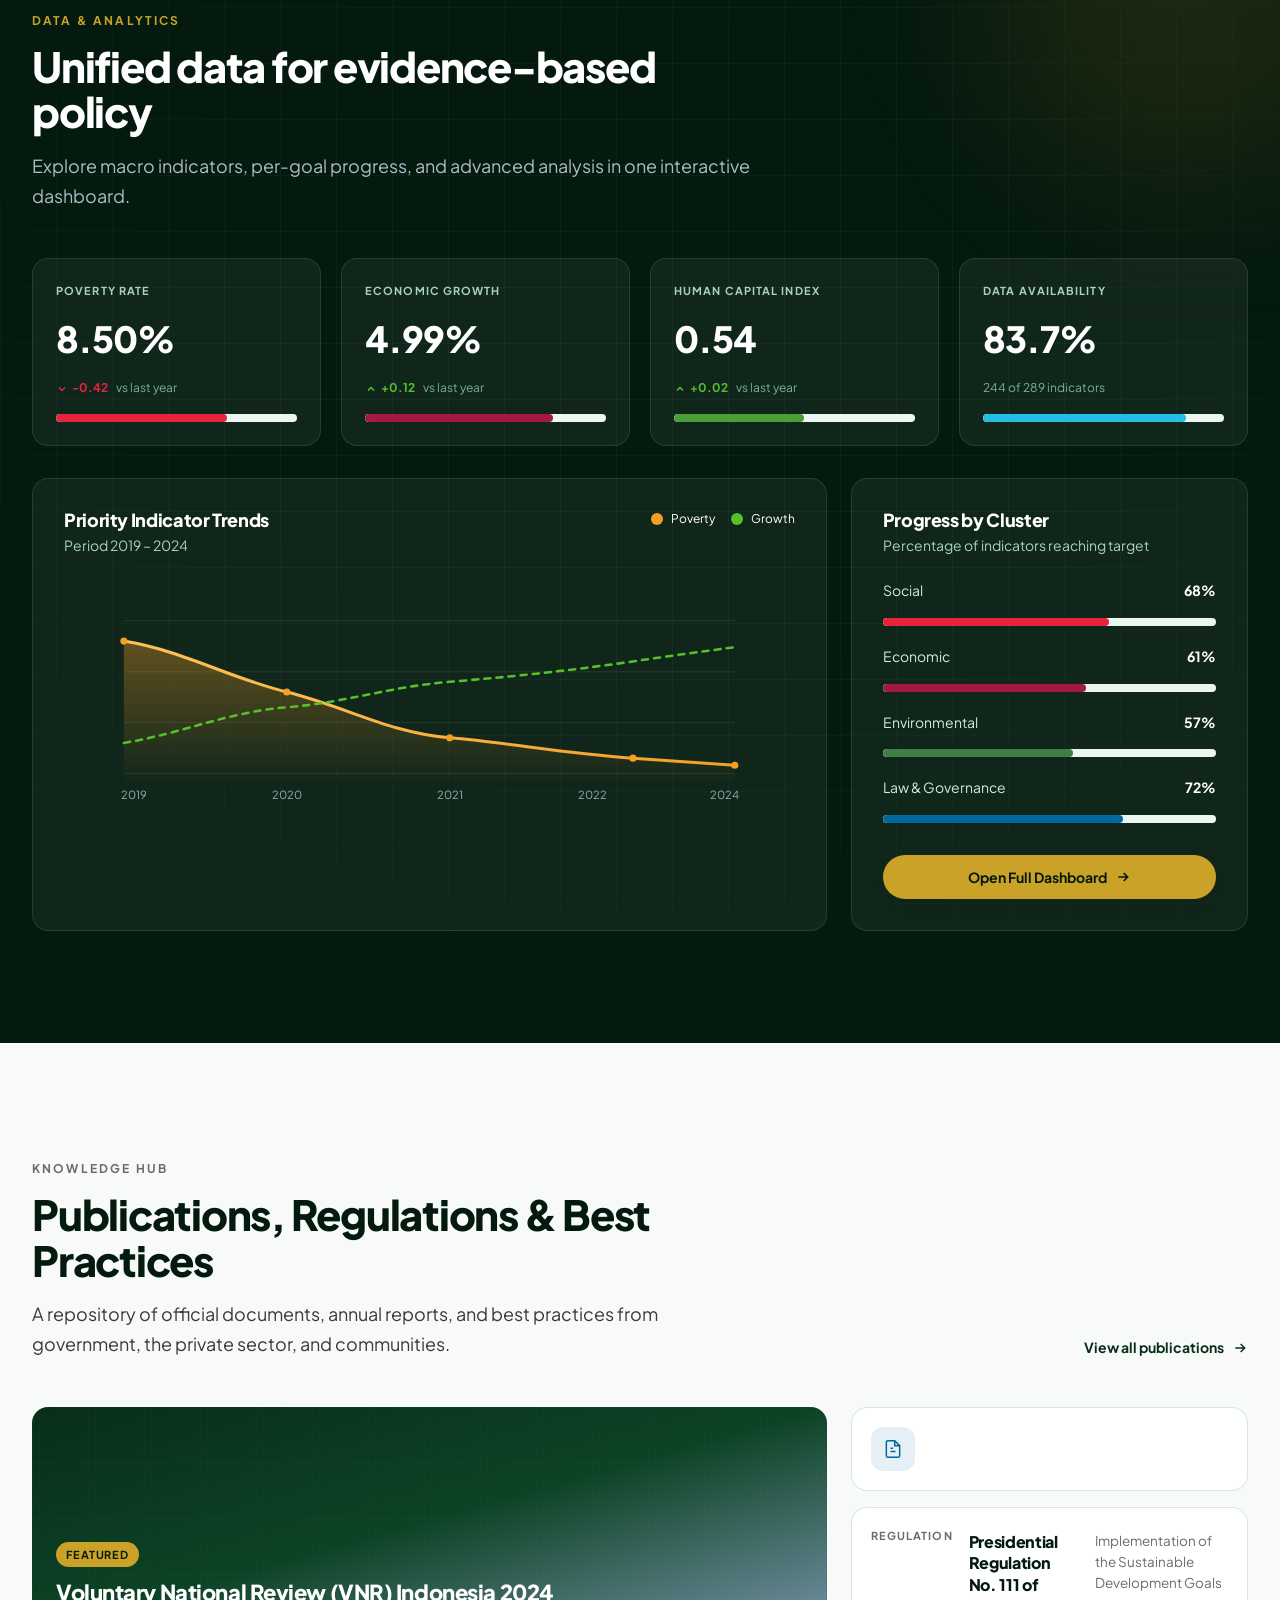
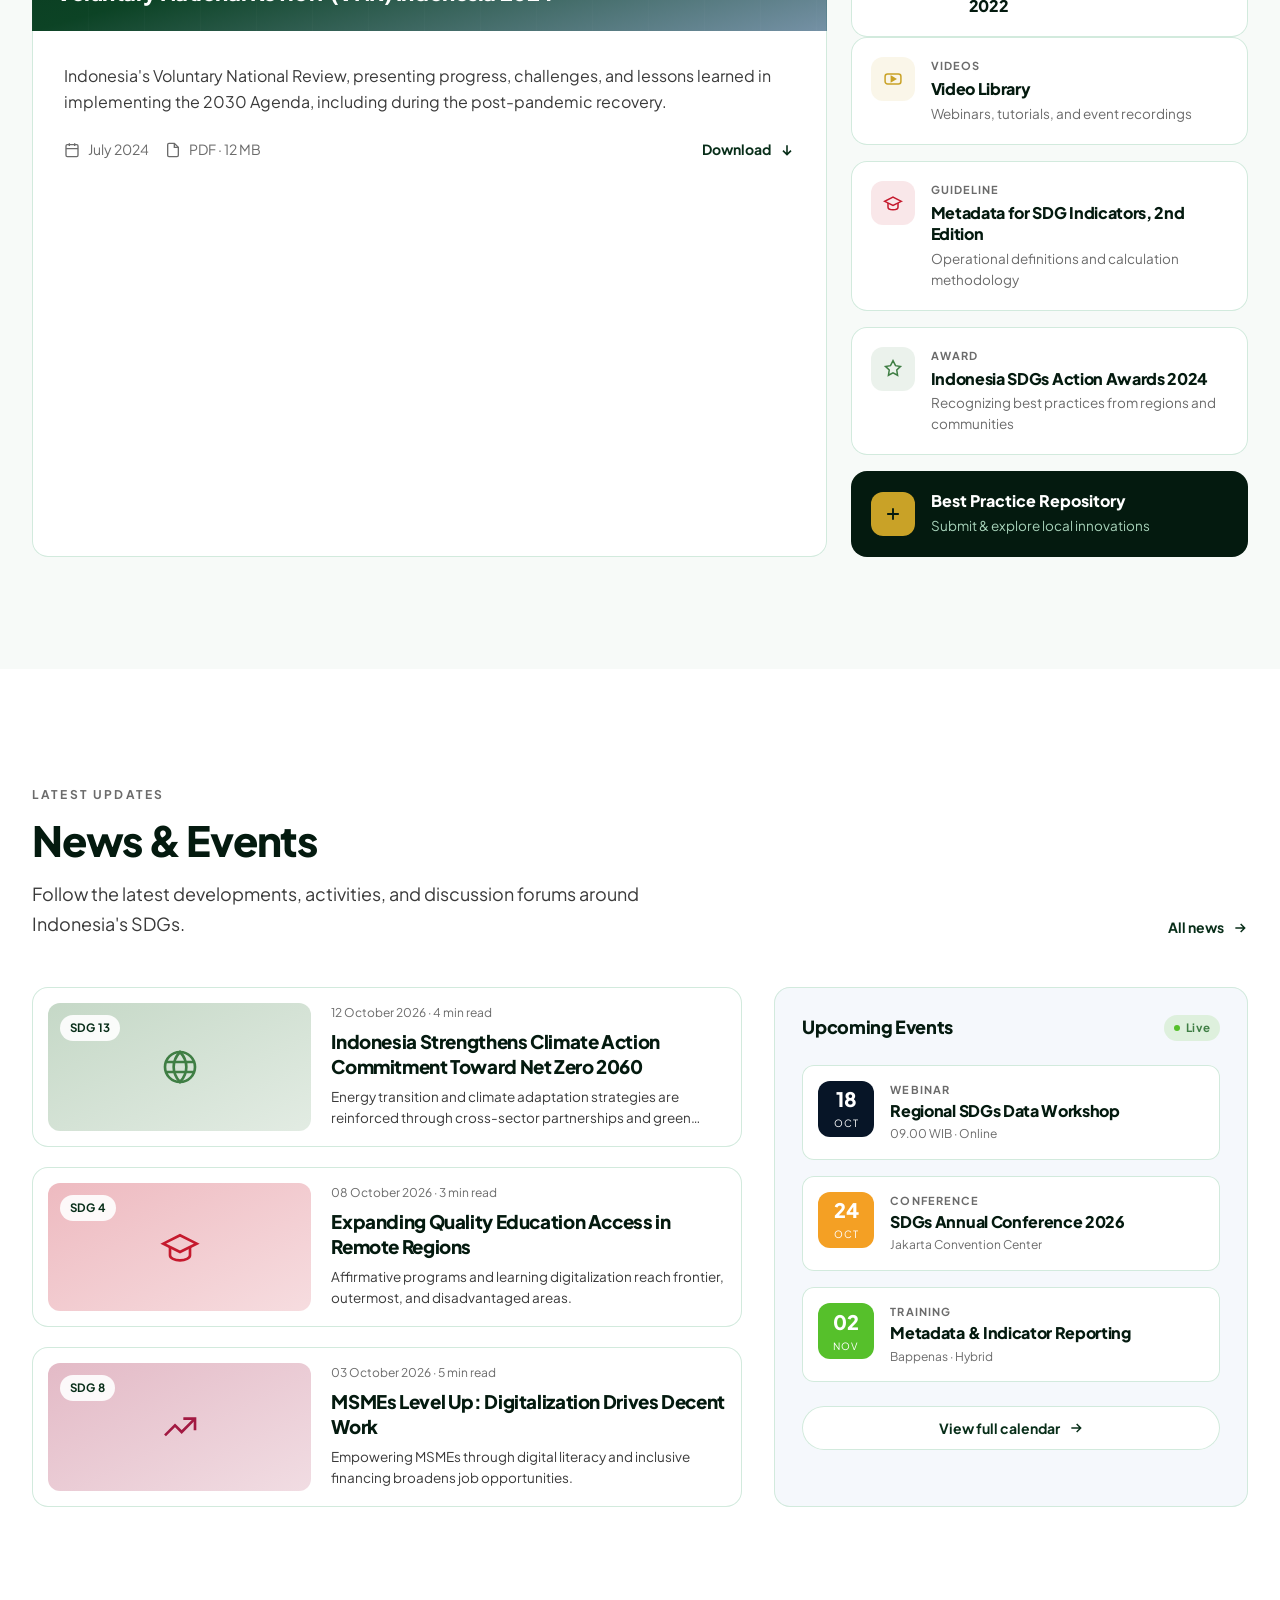
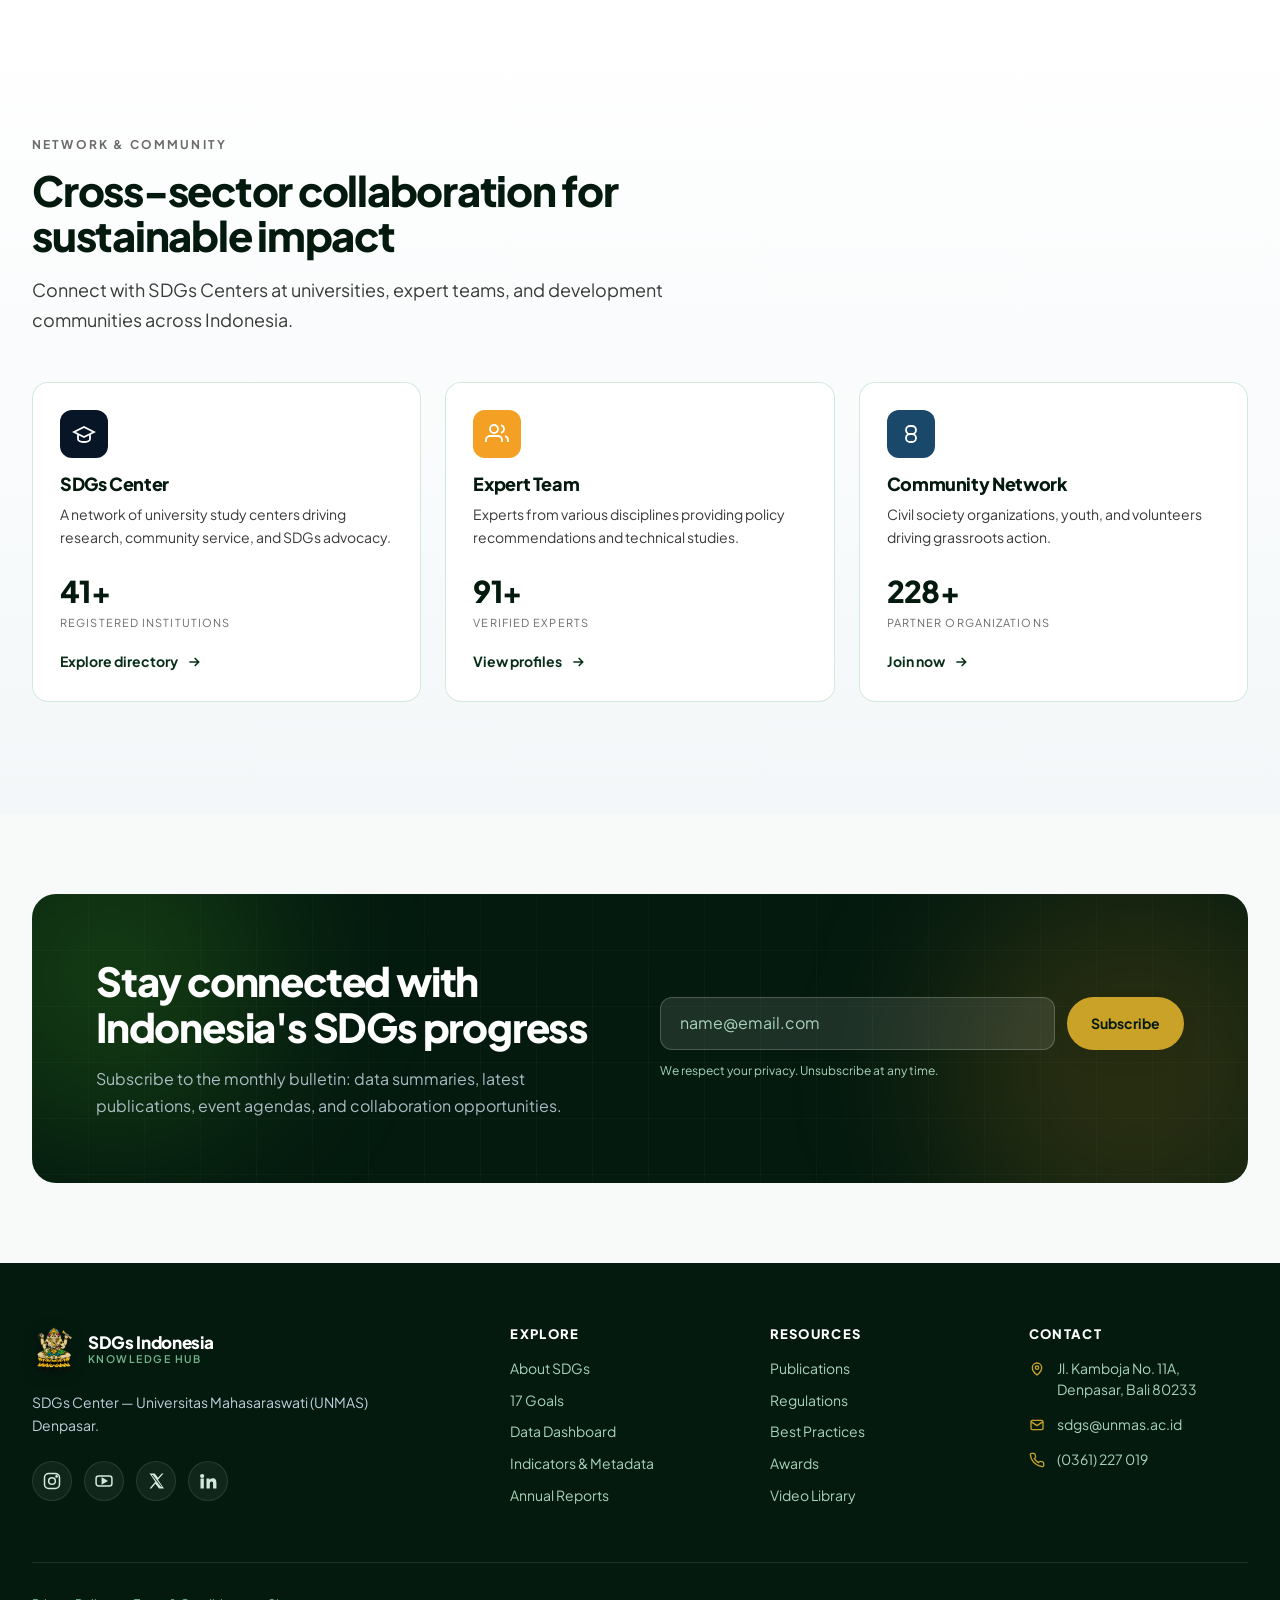
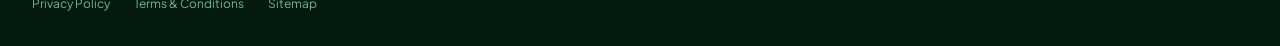
==== commit a377ec38: "Add files via upload" ====
--- a/index.html
+++ b/index.html
@@ -881,4 +881,4 @@
 
   <script src="script.js" defer></script>
 </body>
-</html>
+</html>
--- a/style.css
+++ b/style.css
@@ -4726,3 +4726,135 @@
   .cross-link { flex-wrap: wrap; padding: 18px; }
   .cross-link__arrow { display: none; }
 }
+
+/* ═══════════════════════════════════════════════════════════════
+   37. Goal Detail Page
+   ═══════════════════════════════════════════════════════════════ */
+
+.goal-hero {
+  position: relative;
+  background: var(--goal-color, var(--navy-800));
+  color: #fff;
+  padding: 64px 0 80px;
+  overflow: hidden;
+}
+.goal-hero__overlay {
+  position: absolute;
+  inset: 0;
+  background-image:
+    linear-gradient(rgba(255,255,255,.06) 1px, transparent 1px),
+    linear-gradient(90deg, rgba(255,255,255,.06) 1px, transparent 1px);
+  background-size: 56px 56px;
+  pointer-events: none;
+}
+.goal-hero__inner {
+  position: relative;
+  z-index: 1;
+}
+.goal-hero__content {
+  display: flex;
+  align-items: center;
+  gap: 24px;
+  margin-top: 32px;
+}
+@media (max-width: 640px) {
+  .goal-hero__content { flex-direction: column; align-items: flex-start; gap: 16px; }
+}
+.goal-hero__icon {
+  width: 100px;
+  height: 100px;
+  flex-shrink: 0;
+  border-radius: var(--radius-lg);
+  box-shadow: 0 8px 24px rgba(0,0,0,.2);
+  background: #fff;
+}
+.goal-hero__eyebrow {
+  font-size: 12px;
+  text-transform: uppercase;
+  letter-spacing: .14em;
+  font-weight: 800;
+  opacity: .85;
+}
+.goal-hero__title {
+  margin-top: 4px;
+  font-size: clamp(2rem, 4vw, 3rem);
+  font-weight: 800;
+  letter-spacing: -.02em;
+  line-height: 1.1;
+}
+.goal-hero__desc {
+  margin-top: 12px;
+  font-size: 16px;
+  color: rgba(255,255,255,.85);
+  max-width: 720px;
+  line-height: 1.6;
+}
+
+/* Page Layout */
+.goal-page-grid {
+  display: grid;
+  gap: 40px;
+  grid-template-columns: 1fr;
+}
+@media (min-width: 1024px) {
+  .goal-page-grid { grid-template-columns: 2fr 1fr; gap: 64px; }
+}
+
+.goal-page-block { margin-bottom: 40px; }
+.goal-page-heading {
+  display: flex;
+  align-items: center;
+  gap: 12px;
+  font-size: 14px;
+  text-transform: uppercase;
+  letter-spacing: .12em;
+  font-weight: 800;
+  color: var(--navy-900);
+  margin-bottom: 20px;
+}
+.goal-page-dot {
+  width: 10px;
+  height: 10px;
+  border-radius: 50%;
+  background: var(--goal-color, var(--accent));
+  flex-shrink: 0;
+}
+
+/* Sidebar */
+.goal-page-sidebar {
+  position: sticky;
+  top: 100px;
+  height: fit-content;
+}
+.goal-page-card {
+  padding: 28px;
+  background: var(--navy-50);
+  border-radius: var(--radius-lg);
+  border-left: 4px solid var(--goal-color, var(--accent));
+}
+.goal-page-card__label {
+  font-size: 11px;
+  text-transform: uppercase;
+  letter-spacing: .14em;
+  font-weight: 800;
+  color: var(--text-soft);
+}
+.goal-page-card__value {
+  font-size: 48px;
+  font-weight: 800;
+  color: var(--navy-900);
+  line-height: 1;
+  margin-top: 8px;
+}
+.goal-page-card__unit {
+  font-size: 24px;
+  color: var(--text-soft);
+  margin-left: 2px;
+}
+.goal-page-card__trend {
+  margin-top: 16px;
+  font-size: 13px;
+  color: var(--text-muted);
+  font-weight: 500;
+}
+.goal-page-card__trend strong { font-weight: 800; }
